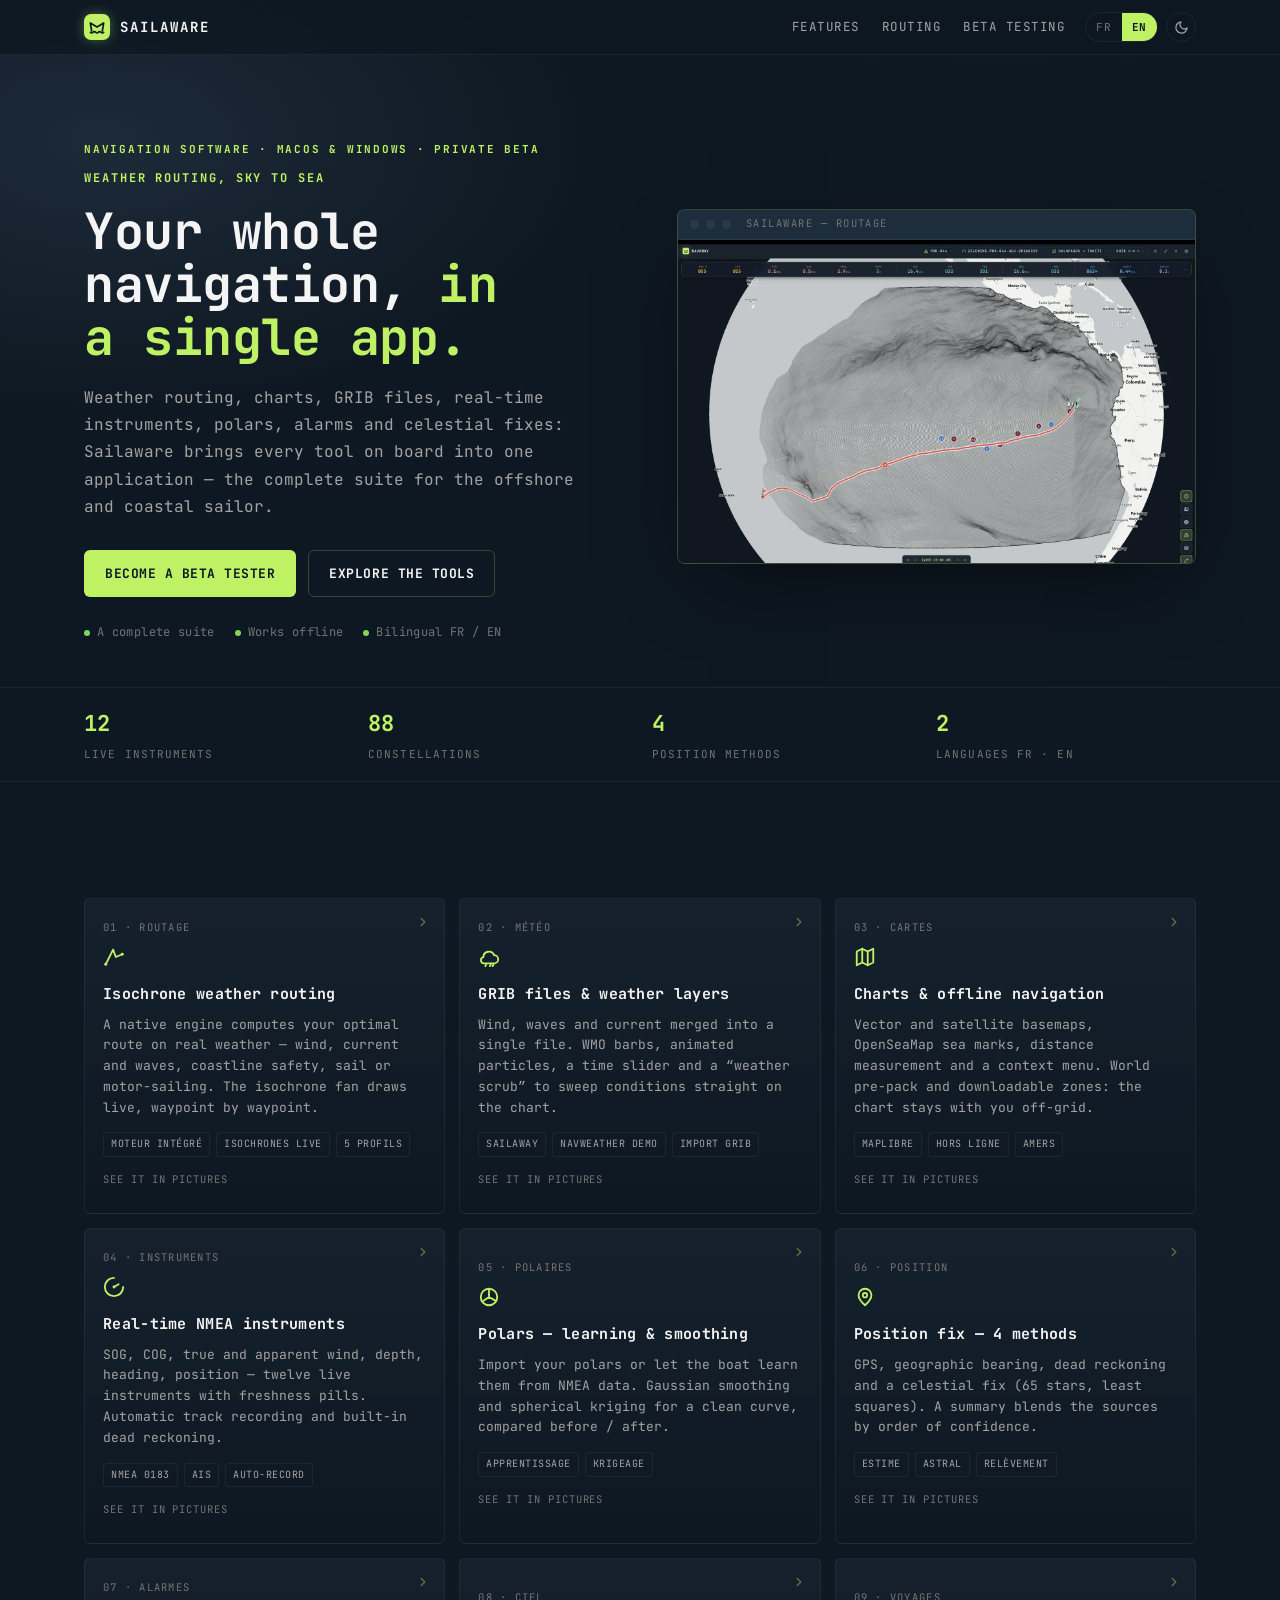
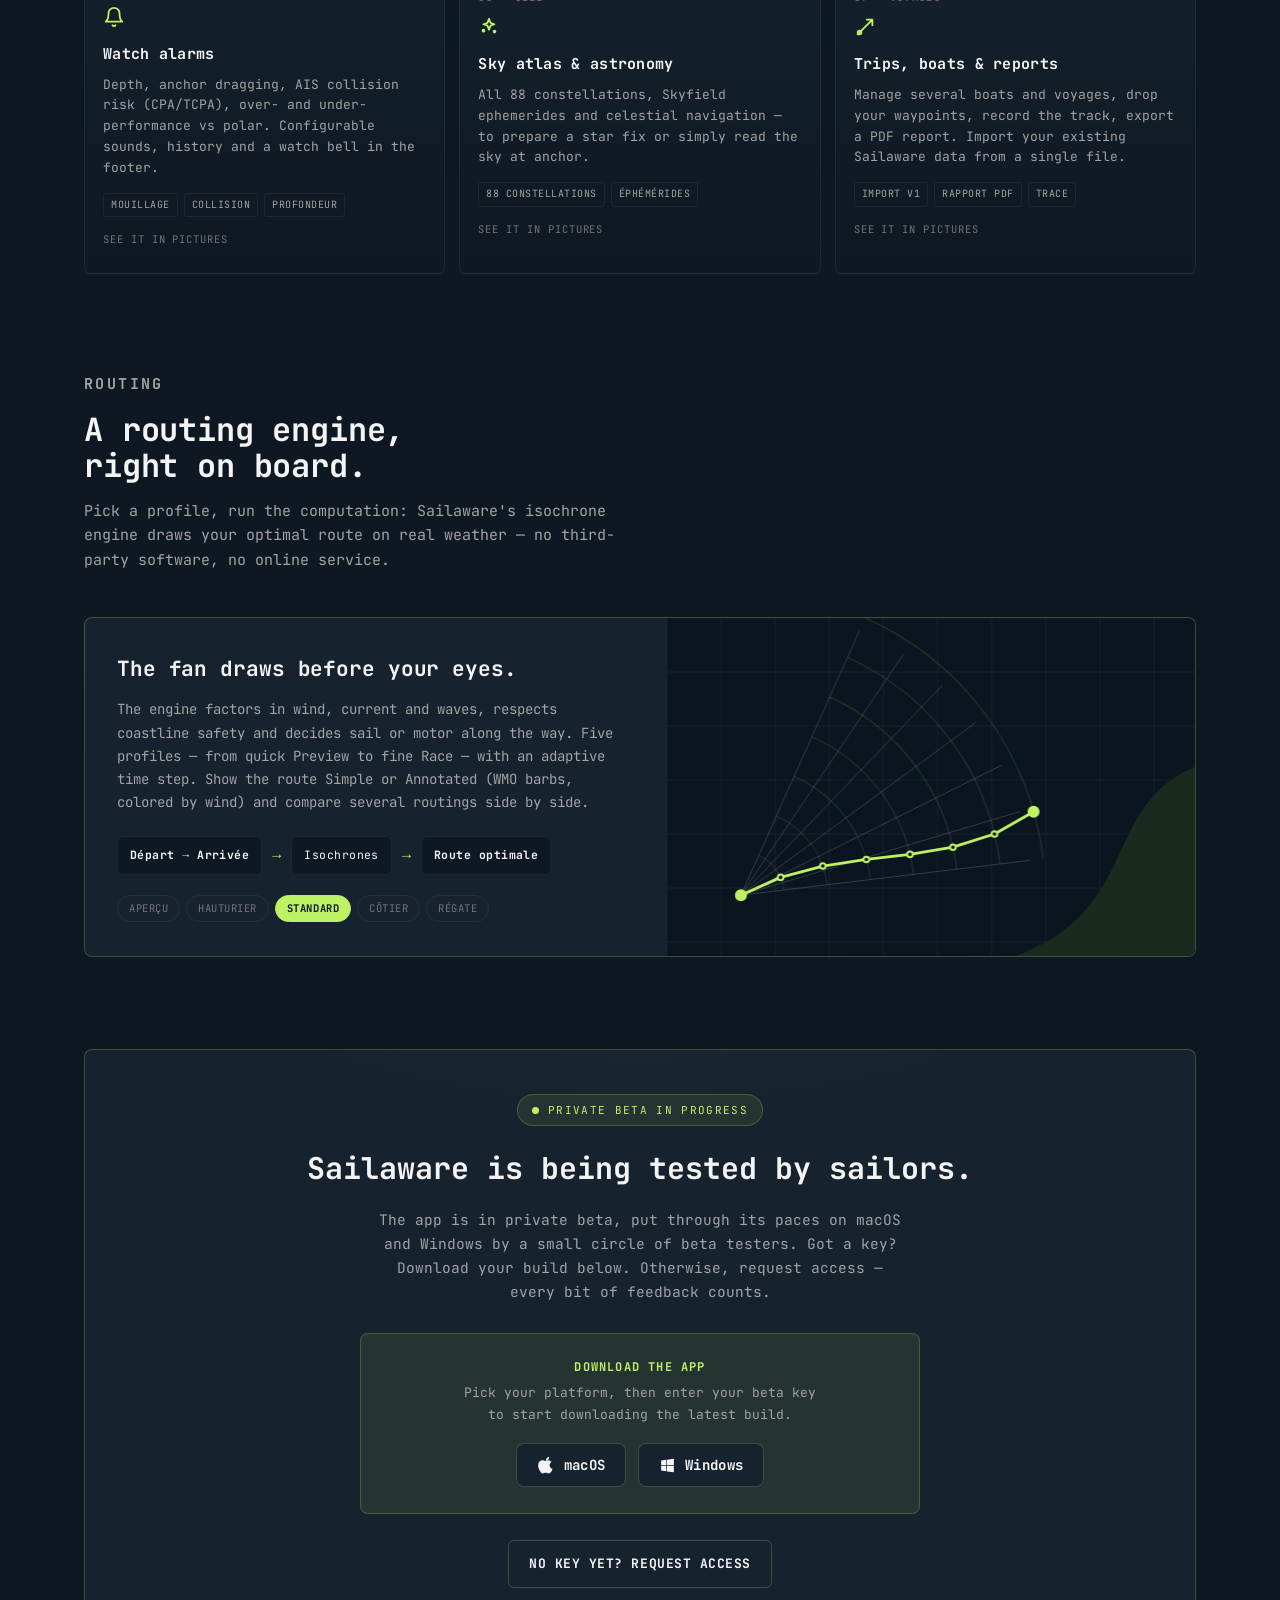
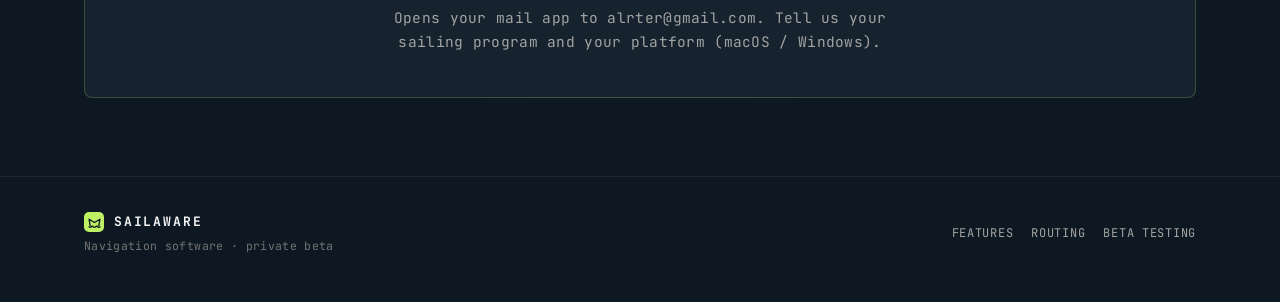
==== index.html @ 5bf8bf85 "feat: renommage « Sailaware » + baseline « Weather routing, sky to sea » en héro Textes FR/EN, marqu" ====
<!doctype html>
<html lang="fr">
<head>
<meta charset="utf-8">
<meta name="viewport" content="width=device-width, initial-scale=1">
<meta name="description" content="Sailaware — la suite complète de navigation : routage météo, cartes, GRIB, instruments en temps réel, polaires, alarmes et point astral, réunis dans un seul logiciel pour macOS et Windows.">
<meta name="theme-color" content="#0E1822">
<link rel="icon" href="data:image/svg+xml,%3Csvg xmlns='http://www.w3.org/2000/svg' viewBox='0 0 24 24'%3E%3Crect width='24' height='24' rx='6' fill='%23bef264'/%3E%3Cg fill='none' stroke='%230E1822' stroke-width='2.2' stroke-linecap='round' stroke-linejoin='round' transform='scale(0.72) translate(4.6 4.6)'%3E%3Cpath d='M2 20a2.4 2.4 0 0 0 2 1 2.4 2.4 0 0 0 2-1 2.4 2.4 0 0 1 2-1 2.4 2.4 0 0 1 2 1 2.4 2.4 0 0 0 2 1 2.4 2.4 0 0 0 2-1 2.4 2.4 0 0 1 2-1 2.4 2.4 0 0 1 2 1 2.4 2.4 0 0 0 2 1 2.4 2.4 0 0 0 2-1'/%3E%3Cpath d='M4 18 2 6l10 6 10-6-2 12'/%3E%3C/g%3E%3C/svg%3E">
<meta property="og:type" content="website">
<meta property="og:title" content="Sailaware — Toute votre navigation, dans un seul logiciel">
<meta property="og:description" content="Routage météo, cartes, GRIB, instruments, polaires, alarmes et point astral, réunis dans une seule application. Bêta privée.">
<meta property="og:locale" content="fr_FR">
<meta property="og:locale:alternate" content="en_US">
<title>Sailaware — Routage météo & navigation hauturière</title>
<style>
  @font-face {
    font-family: "JetBrains Mono";
    font-style: normal;
    font-weight: 400;
    font-display: swap;
    src: url([data-uri]) format("woff2");
  }
  @font-face {
    font-family: "JetBrains Mono";
    font-style: normal;
    font-weight: 700;
    font-display: swap;
    src: url([data-uri]) format("woff2");
  }

  /* ============ TOKENS — dérivés du design system de l'app (Cockpit Marine) ============ */
  :root {
    /* Fonds nuit (registre principal) */
    --bg-0: #0E1822;
    --bg-1: #16222E;
    --bg-2: #1E2D3C;
    --bg-3: #28394A;
    /* Textes */
    --tx-0: #F4F4F5;
    --tx-1: #A3A3A3;
    --tx-2: #737373;
    /* Accent lime — signature (route, isochrones) */
    --lime: #BEF264;
    --lime-dim: #A3D948;
    /* Bordures teintées accent (comme l'app) */
    --line-soft: rgba(190, 242, 100, 0.09);
    --line-mid:  rgba(190, 242, 100, 0.22);
    --line-hair: rgba(244, 244, 245, 0.06);
    /* Carte */
    --sea: #0A1520;
    --land: #1A2A1E;
    /* sémantique */
    --warn: #F2B441;
    --good: #7CD858;

    --maxw: 1160px;
    --radius: 6px;
    --radius-lg: 8px;
    --ease: cubic-bezier(0.2, 0.7, 0.2, 1);
  }

  * { box-sizing: border-box; }

  html { -webkit-text-size-adjust: 100%; }

  body {
    margin: 0;
    background:
      radial-gradient(1200px 600px at 78% -8%, rgba(190,242,100,0.06), transparent 60%),
      radial-gradient(900px 500px at 8% 4%, rgba(40,57,74,0.55), transparent 55%),
      var(--bg-0);
    color: var(--tx-0);
    font-family: "JetBrains Mono", ui-monospace, SFMono-Regular, Menlo, monospace;
    font-size: 15px;
    line-height: 1.65;
    font-feature-settings: "tnum" 0;
    -webkit-font-smoothing: antialiased;
    overflow-x: hidden;
  }

  /* Mode jour (toggle) — Marine Clair, second thème de l'app */
  body[data-mode="day"] {
    --bg-0: #EEF3F7;
    --bg-1: #FFFFFF;
    --bg-2: #F3F7FA;
    --bg-3: #E4ECF2;
    --tx-0: #0E1822;
    --tx-1: #475A6C;
    --tx-2: #8496A7;
    --lime: #65A30D;
    --lime-dim: #4d7c0f;
    --line-soft: rgba(101, 163, 13, 0.14);
    --line-mid:  rgba(101, 163, 13, 0.30);
    --line-hair: rgba(14, 24, 34, 0.08);
    --sea: #C8DEEB;
    --land: #EFE6CD;
    background:
      radial-gradient(1200px 600px at 78% -8%, rgba(101,163,13,0.08), transparent 60%),
      var(--bg-0);
  }

  a { color: inherit; text-decoration: none; }

  .wrap { max-width: var(--maxw); margin: 0 auto; padding: 0 24px; }

  .eyebrow {
    text-transform: uppercase;
    letter-spacing: 0.16em;
    font-size: 11px;
    font-weight: 700;
    color: var(--lime);
  }
  h1, h2, h3 { text-wrap: balance; margin: 0; font-weight: 700; }

  .num { font-variant-numeric: tabular-nums; }

  /* ============ TOP NAV ============ */
  header.nav {
    position: sticky;
    top: 0;
    z-index: 50;
    backdrop-filter: blur(10px);
    background: color-mix(in srgb, var(--bg-0) 78%, transparent);
    border-bottom: 1px solid var(--line-hair);
  }
  .nav-in {
    max-width: var(--maxw);
    margin: 0 auto;
    padding: 12px 24px;
    display: flex;
    align-items: center;
    gap: 20px;
  }
  .brand {
    display: flex; align-items: center; gap: 10px;
    font-weight: 700; letter-spacing: 0.14em; text-transform: uppercase; font-size: 14px;
  }
  .brand .mark {
    width: 26px; height: 26px; flex: none; border-radius: 7px;
    display: grid; place-items: center;
    background: var(--lime);
    box-shadow: 0 0 14px -3px color-mix(in srgb, var(--lime) 60%, transparent);
  }
  .brand .mark svg { display: block; width: 16px; height: 16px; }
  .brand.small .mark { width: 20px; height: 20px; border-radius: 5px; box-shadow: none; }
  .brand.small .mark svg { width: 13px; height: 13px; }
  .nav-links { display: flex; gap: 22px; margin-left: auto; align-items: center; }
  .nav-links a {
    font-size: 12.5px; color: var(--tx-1); letter-spacing: 0.04em;
    text-transform: uppercase; transition: color 0.15s var(--ease);
  }
  .nav-links a:hover { color: var(--tx-0); }
  .nav-tools { display: flex; gap: 8px; align-items: center; }

  .pill-toggle {
    display: inline-flex; border: 1px solid var(--line-hair); border-radius: 999px;
    overflow: hidden; font-size: 11px; letter-spacing: 0.06em;
  }
  .pill-toggle button {
    appearance: none; background: transparent; border: 0; color: var(--tx-2);
    font: inherit; font-size: 11px; padding: 5px 10px; cursor: pointer;
    text-transform: uppercase; letter-spacing: 0.06em; transition: all 0.15s var(--ease);
  }
  .pill-toggle button[aria-pressed="true"] { background: var(--lime); color: #0E1822; font-weight: 700; }

  .icon-btn {
    appearance: none; background: transparent; border: 1px solid var(--line-hair);
    color: var(--tx-1); border-radius: 999px; width: 30px; height: 30px; cursor: pointer;
    display: grid; place-items: center; transition: all 0.15s var(--ease);
  }
  .icon-btn:hover { color: var(--tx-0); border-color: var(--line-mid); }

  @media (max-width: 780px) { .nav-links a:not(.gh) { display: none; } }

  /* ============ HERO ============ */
  .hero { position: relative; padding: 74px 0 40px; }
  .hero-grid {
    display: grid; grid-template-columns: 1.05fr 1fr; gap: 48px; align-items: center;
  }
  @media (max-width: 900px) { .hero-grid { grid-template-columns: 1fr; gap: 36px; } }

  .hero .baseline { color: var(--lime); text-transform: uppercase; letter-spacing: .16em; font-size: 12px; font-weight: 700; margin: 0 0 14px; }
  .hero h1 {
    font-size: clamp(30px, 5vw, 50px);
    line-height: 1.06;
    letter-spacing: -0.01em;
    margin: 16px 0 0;
  }
  .hero h1 .hl { color: var(--lime); }
  .hero .lede {
    color: var(--tx-1); font-size: 16px; line-height: 1.7; margin: 20px 0 0; max-width: 52ch;
  }
  .cta-row { display: flex; flex-wrap: wrap; gap: 12px; margin-top: 30px; }
  .btn {
    display: inline-flex; align-items: center; gap: 9px;
    padding: 12px 20px; border-radius: var(--radius); font-weight: 700;
    font-size: 13px; letter-spacing: 0.04em; text-transform: uppercase; cursor: pointer;
    border: 1px solid transparent; transition: all 0.16s var(--ease);
  }
  .btn-primary { background: var(--lime); color: #0E1822; }
  .btn-primary:hover { transform: translateY(-1px); box-shadow: 0 8px 24px -8px rgba(190,242,100,0.5); }
  .btn-ghost { border-color: var(--line-mid); color: var(--tx-0); background: transparent; }
  .btn-ghost:hover { border-color: var(--lime); background: var(--line-soft); }

  .hero-meta {
    display: flex; flex-wrap: wrap; gap: 8px 20px; margin-top: 26px;
    font-size: 12px; color: var(--tx-2); letter-spacing: 0.03em;
  }
  .hero-meta span { display: inline-flex; align-items: center; gap: 7px; }
  .dot { width: 6px; height: 6px; border-radius: 50%; background: var(--good); flex: none; }

  /* ---- Hero visual : capture stylisée (placeholder cockpit) ---- */
  .screenframe {
    position: relative; border-radius: var(--radius-lg);
    border: 1px solid var(--line-mid);
    background: linear-gradient(180deg, var(--bg-1), var(--bg-0));
    box-shadow: 0 30px 80px -30px rgba(0,0,0,0.7), inset 0 1px 0 rgba(255,255,255,0.03);
    overflow: hidden;
  }
  .screenframe .titlebar {
    height: 30px; display: flex; align-items: center; gap: 7px; padding: 0 12px;
    border-bottom: 1px solid var(--line-hair); background: var(--bg-2);
  }
  .screenframe .titlebar i { width: 9px; height: 9px; border-radius: 50%; background: var(--bg-3); }
  .screenframe .titlebar .tb-label {
    margin-left: 8px; font-size: 10.5px; letter-spacing: 0.14em; text-transform: uppercase; color: var(--tx-2);
  }
  .screenframe .ph-note {
    position: absolute; right: 10px; bottom: 8px; font-size: 9.5px; letter-spacing: 0.1em;
    text-transform: uppercase; color: var(--tx-2); opacity: 0.7;
  }
  .hero-shot { display: block; width: 100%; height: auto; aspect-ratio: 16 / 10; object-fit: cover; object-position: center; background: var(--sea); }

  /* ============ TRUST STRIP ============ */
  .strip {
    border-top: 1px solid var(--line-hair); border-bottom: 1px solid var(--line-hair);
    margin-top: 44px;
  }
  .strip-in {
    max-width: var(--maxw); margin: 0 auto; padding: 18px 24px;
    display: grid; grid-template-columns: repeat(4, 1fr); gap: 24px;
  }
  @media (max-width: 720px) { .strip-in { grid-template-columns: repeat(2, 1fr); gap: 18px; } }
  .stat .k { font-size: 22px; font-weight: 700; letter-spacing: -0.01em; }
  .stat .k .num { color: var(--lime); }
  .stat .l { font-size: 11px; text-transform: uppercase; letter-spacing: 0.1em; color: var(--tx-2); margin-top: 2px; }

  /* ============ SECTION SHELL ============ */
  section.block { padding: 76px 0 8px; }
  .sec-head { max-width: 62ch; }
  .sec-head h2 {
    font-size: clamp(22px, 3.4vw, 32px); line-height: 1.14; margin-top: 12px; letter-spacing: -0.005em;
  }
  .sec-head p { color: var(--tx-1); margin-top: 14px; font-size: 15px; }

  /* ============ FEATURE GRID (panneau d'instruments) ============ */
  .feat-grid {
    display: grid; grid-template-columns: repeat(3, 1fr); gap: 14px; margin-top: 40px;
  }
  .feat-grid-top { margin-top: 0; }
  @media (max-width: 900px) { .feat-grid { grid-template-columns: repeat(2, 1fr); } }
  @media (max-width: 600px) { .feat-grid { grid-template-columns: 1fr; } }

  .card {
    position: relative; border: 1px solid var(--line-hair); border-radius: var(--radius);
    background: linear-gradient(180deg, color-mix(in srgb, var(--bg-1) 92%, transparent), var(--bg-0));
    padding: 20px 18px 22px; transition: border-color 0.18s var(--ease), transform 0.18s var(--ease);
  }
  .card:hover { border-color: var(--line-mid); transform: translateY(-2px); }
  /* card is a button now */
  button.card {
    appearance: none; font: inherit; color: inherit; text-align: left; width: 100%; cursor: pointer;
  }
  button.card::after {
    content: ""; position: absolute; right: 14px; top: 16px; width: 14px; height: 14px;
    opacity: 0.4; transition: opacity 0.18s var(--ease), transform 0.18s var(--ease);
    background: no-repeat center / contain
      url("data:image/svg+xml,%3Csvg xmlns='http://www.w3.org/2000/svg' width='14' height='14' viewBox='0 0 24 24' fill='none' stroke='%23bef264' stroke-width='2.4' stroke-linecap='round' stroke-linejoin='round'%3E%3Cpath d='M9 6l6 6-6 6'/%3E%3C/svg%3E");
  }
  button.card:hover::after { opacity: 1; transform: translateX(2px); }
  .card .viewhint {
    margin-top: 14px; font-size: 10.5px; letter-spacing: 0.09em; text-transform: uppercase;
    color: var(--tx-2); display: inline-flex; align-items: center; gap: 6px;
  }
  button.card:hover .viewhint { color: var(--lime); }

  /* ============ MODAL ============ */
  .modal-scrim {
    position: fixed; inset: 0; z-index: 100; display: grid; place-items: center; padding: 24px;
    background: color-mix(in srgb, #05090d 78%, transparent); backdrop-filter: blur(4px);
    opacity: 0; pointer-events: none; transition: opacity 0.2s var(--ease);
  }
  .modal-scrim.open { opacity: 1; pointer-events: auto; }
  .modal {
    width: min(1040px, 100%); max-height: 92vh; display: flex; flex-direction: column;
    background: var(--bg-1); border: 1px solid var(--line-mid); border-radius: var(--radius-lg);
    box-shadow: 0 40px 120px -30px rgba(0,0,0,0.8); overflow: hidden;
    transform: translateY(10px) scale(0.99); transition: transform 0.22s var(--ease);
  }
  .modal-scrim.open .modal { transform: none; }
  @media (prefers-reduced-motion: reduce) { .modal, .modal-scrim { transition: none; } .modal { transform: none; } }
  .modal-head {
    display: flex; align-items: flex-start; gap: 14px; padding: 16px 20px 14px;
    border-bottom: 1px solid var(--line-hair); flex: none;
  }
  .modal-head .mi { color: var(--lime); flex: none; margin-top: 2px; }
  .modal-head .mt { flex: 1; min-width: 0; }
  .modal-head .cn2 { font-size: 10.5px; letter-spacing: 0.12em; text-transform: uppercase; color: var(--tx-2); }
  .modal-head h3 { font-size: 17px; letter-spacing: 0.01em; margin-top: 4px; }
  .modal-head p { font-size: 12.5px; color: var(--tx-1); margin-top: 6px; line-height: 1.55; }
  @media (max-height: 620px) { .modal-head p { display: none; } }
  .modal-close {
    appearance: none; background: transparent; border: 1px solid var(--line-hair); color: var(--tx-1);
    width: 32px; height: 32px; border-radius: 6px; cursor: pointer; flex: none; display: grid; place-items: center;
    transition: all 0.15s var(--ease);
  }
  .modal-close:hover { color: var(--tx-0); border-color: var(--line-mid); }
  .modal-body { padding: 16px 20px 18px; overflow: hidden; display: flex; flex-direction: column; min-height: 0; flex: 1; }

  /* carousel — stage flexes to fill remaining height, image always fully visible (contain) */
  .shot-stage {
    position: relative; border: 1px solid var(--line-hair); border-radius: var(--radius);
    background: var(--sea); overflow: hidden; flex: 1; min-height: 0;
    display: flex; align-items: center; justify-content: center;
  }
  .shot-stage img { display: block; max-width: 100%; max-height: 100%; width: auto; height: auto; object-fit: contain; }
  /* placeholder look when no image */
  .shot-ph {
    position: absolute; inset: 0; display: grid; place-items: center; gap: 8px; text-align: center;
    color: var(--tx-2);
    background:
      repeating-linear-gradient(135deg, transparent 0 12px, rgba(190,242,100,0.03) 12px 24px),
      var(--sea);
  }
  .shot-ph .pi { color: var(--lime); opacity: 0.6; }
  .shot-ph span { font-size: 11px; letter-spacing: 0.1em; text-transform: uppercase; }
  .shot-cap { font-size: 12.5px; color: var(--tx-1); margin-top: 10px; min-height: 1.4em; flex: none; }
  .shot-nav { display: flex; align-items: center; justify-content: space-between; margin-top: 10px; gap: 12px; flex: none; }
  .shot-dots { display: flex; gap: 6px; }
  .shot-dots button {
    width: 7px; height: 7px; border-radius: 50%; border: 0; padding: 0; cursor: pointer;
    background: var(--bg-3); transition: background 0.15s var(--ease);
  }
  .shot-dots button[aria-current="true"] { background: var(--lime); }
  .shot-arrows { display: flex; gap: 8px; }
  .shot-arrows button {
    appearance: none; background: transparent; border: 1px solid var(--line-hair); color: var(--tx-1);
    width: 34px; height: 30px; border-radius: 6px; cursor: pointer; display: grid; place-items: center;
    transition: all 0.15s var(--ease);
  }
  .shot-arrows button:hover:not(:disabled) { color: var(--tx-0); border-color: var(--line-mid); }
  .shot-arrows button:disabled { opacity: 0.35; cursor: default; }
  .shot-count { font-size: 11px; color: var(--tx-2); letter-spacing: 0.05em; font-variant-numeric: tabular-nums; }
  .card .cn {
    font-variant-numeric: tabular-nums; font-size: 10.5px; color: var(--tx-2);
    letter-spacing: 0.12em; text-transform: uppercase;
  }
  .card .ci { color: var(--lime); margin: 10px 0 2px; }
  .card h3 { font-size: 15px; letter-spacing: 0.02em; margin-top: 6px; }
  .card p { color: var(--tx-1); font-size: 13px; line-height: 1.6; margin: 8px 0 0; }
  .card .tags { display: flex; flex-wrap: wrap; gap: 6px; margin-top: 14px; }
  .tag {
    font-size: 10px; letter-spacing: 0.05em; text-transform: uppercase; color: var(--tx-1);
    border: 1px solid var(--line-hair); border-radius: 3px; padding: 3px 7px;
  }
  .tag.soon { color: var(--warn); border-color: color-mix(in srgb, var(--warn) 34%, transparent); }

  /* ============ SPOTLIGHT (routage — honnête) ============ */
  .spot {
    margin-top: 44px; border: 1px solid var(--line-mid); border-radius: var(--radius-lg);
    background:
      radial-gradient(600px 300px at 100% 0%, rgba(190,242,100,0.05), transparent 60%),
      var(--bg-1);
    display: grid; grid-template-columns: 1.1fr 1fr; overflow: hidden;
  }
  @media (max-width: 860px) { .spot { grid-template-columns: 1fr; } }
  .spot .txt { padding: 34px 32px; }
  .spot h3 { font-size: 21px; letter-spacing: -0.005em; }
  .spot p { color: var(--tx-1); font-size: 14px; margin-top: 12px; }
  .flow { display: flex; align-items: center; gap: 10px; margin-top: 22px; flex-wrap: wrap; }
  .flow .step {
    border: 1px solid var(--line-hair); border-radius: var(--radius); padding: 9px 12px;
    font-size: 11.5px; letter-spacing: 0.04em; background: var(--bg-0);
  }
  .flow .step b { color: var(--tx-0); }
  .flow .arr { color: var(--lime); font-weight: 700; }
  .chips-row { display: flex; flex-wrap: wrap; gap: 6px; margin-top: 20px; }
  .chip {
    font-size: 10.5px; letter-spacing: 0.05em; text-transform: uppercase; color: var(--tx-2);
    border: 1px solid var(--line-hair); border-radius: 999px; padding: 4px 11px;
  }
  .chip.on { color: #0E1822; background: var(--lime); border-color: var(--lime); font-weight: 700; }
  body[data-mode="day"] .chip.on { color: #FFFFFF; }
  .spot .visual {
    border-left: 1px solid var(--line-hair); position: relative; min-height: 260px;
    background: var(--sea);
  }
  .spot .visual canvas { display: block; width: 100%; height: 100%; position: absolute; inset: 0; }
  .note-soon {
    margin-top: 20px; font-size: 12px; color: var(--warn);
    display: inline-flex; align-items: center; gap: 8px;
    border: 1px solid color-mix(in srgb, var(--warn) 30%, transparent);
    border-radius: var(--radius); padding: 8px 12px; background: color-mix(in srgb, var(--warn) 8%, transparent);
  }

  /* ============ BETA ============ */
  .beta-card {
    margin-top: 8px; border: 1px solid var(--line-mid); border-radius: var(--radius-lg);
    padding: 44px 40px; text-align: center; position: relative; overflow: hidden;
    background:
      radial-gradient(760px 300px at 50% -20%, rgba(190,242,100,0.08), transparent 62%),
      var(--bg-1);
  }
  .beta-badge {
    display: inline-flex; align-items: center; gap: 9px; margin: 0 auto;
    border: 1px solid var(--line-mid); border-radius: 999px; padding: 6px 14px;
    font-size: 11px; text-transform: uppercase; letter-spacing: 0.12em; color: var(--lime);
    background: var(--line-soft);
  }
  .beta-badge .pulse {
    width: 7px; height: 7px; border-radius: 50%; background: var(--lime); flex: none;
    box-shadow: 0 0 0 0 var(--lime); animation: pulse 2.2s var(--ease) infinite;
  }
  @keyframes pulse {
    0% { box-shadow: 0 0 0 0 color-mix(in srgb, var(--lime) 55%, transparent); }
    70% { box-shadow: 0 0 0 8px transparent; }
    100% { box-shadow: 0 0 0 0 transparent; }
  }
  @media (prefers-reduced-motion: reduce) { .beta-badge .pulse { animation: none; } }
  .beta-card h2 { font-size: clamp(22px, 3.4vw, 30px); margin-top: 18px; }
  .beta-card p { color: var(--tx-1); max-width: 58ch; margin: 14px auto 0; font-size: 14.5px; }
  .beta-card .cta-row { justify-content: center; margin-top: 26px; }
  .beta-foot { font-size: 12px; color: var(--tx-2); margin-top: 18px !important; letter-spacing: 0.02em; }

  /* ---- Téléchargement gated par clé ---- */
  .dl-panel {
    margin: 30px auto 0; max-width: 560px; text-align: left;
    border: 1px solid var(--line-mid); border-radius: var(--radius-lg);
    padding: 24px 24px 26px; background: var(--line-soft);
  }
  .dl-panel h3 {
    font-size: 12px; text-transform: uppercase; letter-spacing: 0.1em;
    color: var(--lime); margin: 0 0 4px; text-align: center;
  }
  .dl-panel .dl-sub { font-size: 13px; color: var(--tx-1); margin: 0 auto 18px; text-align: center; max-width: 46ch; }
  .dl-platforms { display: flex; gap: 12px; justify-content: center; flex-wrap: wrap; }
  .dl-os {
    display: inline-flex; align-items: center; gap: 9px; cursor: pointer;
    border: 1px solid var(--line-mid); border-radius: var(--radius-lg);
    background: var(--bg-1); color: var(--tx-0);
    padding: 12px 20px; font-family: inherit; font-size: 14px; font-weight: 600;
    letter-spacing: 0.02em; transition: transform 0.15s var(--ease), border-color 0.15s var(--ease);
  }
  .dl-os:hover { border-color: var(--lime); transform: translateY(-1px); }
  .dl-os[aria-pressed="true"] { border-color: var(--lime); background: var(--line-soft); box-shadow: 0 0 0 1px var(--lime) inset; }
  .dl-os svg { flex: none; }
  /* Zone clé — révélée après choix plateforme */
  .dl-key { margin-top: 20px; display: none; }
  .dl-key.open { display: block; animation: dlKeyIn 0.25s var(--ease); }
  @keyframes dlKeyIn { from { opacity: 0; transform: translateY(-4px); } to { opacity: 1; transform: none; } }
  .dl-key-row { display: flex; gap: 10px; flex-wrap: wrap; }
  .dl-key input {
    flex: 1 1 240px; min-width: 0; font-family: inherit; font-size: 14px; letter-spacing: 0.06em;
    text-transform: uppercase; color: var(--tx-0); background: var(--bg-0);
    border: 1px solid var(--line-mid); border-radius: var(--radius); padding: 12px 14px;
  }
  .dl-key input::placeholder { color: var(--tx-2); text-transform: none; letter-spacing: normal; }
  .dl-key input:focus { outline: none; border-color: var(--lime); }
  .dl-key .btn { flex: none; }
  .dl-msg { margin-top: 12px; font-size: 12.5px; min-height: 1em; letter-spacing: 0.02em; }
  .dl-msg.err { color: var(--warn); }
  .dl-msg.ok { color: var(--good); }
  .dl-target { display: inline-flex; align-items: center; gap: 6px; margin-top: 14px; font-size: 12px; color: var(--tx-2); }
  .dl-target b { color: var(--tx-1); font-weight: 600; }

  /* ---- Aide déblocage macOS (« app endommagée » = Gatekeeper) ---- */
  .dl-help { margin-top: 16px; display: none; }
  .dl-help.show { display: block; animation: dlKeyIn 0.25s var(--ease); }
  .dl-help-toggle {
    display: inline-flex; align-items: center; gap: 7px; cursor: pointer;
    background: none; border: none; font-family: inherit; padding: 0;
    color: var(--warn); font-size: 12.5px; letter-spacing: 0.02em;
  }
  .dl-help-toggle .chev { transition: transform 0.2s var(--ease); }
  .dl-help-toggle[aria-expanded="true"] .chev { transform: rotate(90deg); }
  .dl-help-body {
    margin-top: 12px; border: 1px solid var(--line-mid); border-left: 2px solid var(--warn);
    border-radius: var(--radius); padding: 14px 16px; background: var(--bg-0);
    font-size: 12.5px; color: var(--tx-1); line-height: 1.6;
  }
  .dl-help-body p { margin: 0 0 10px; }
  .dl-cmd { display: flex; gap: 8px; align-items: stretch; margin: 10px 0; }
  .dl-cmd code {
    flex: 1 1 auto; min-width: 0; overflow-x: auto; white-space: nowrap;
    background: var(--bg-1); border: 1px solid var(--line-hair); border-radius: var(--radius);
    padding: 9px 11px; font-family: inherit; font-size: 12px; color: var(--tx-0);
  }
  .dl-copy {
    flex: none; cursor: pointer; font-family: inherit; font-size: 12px; font-weight: 600;
    border: 1px solid var(--line-mid); border-radius: var(--radius); background: var(--line-soft);
    color: var(--tx-0); padding: 0 14px; transition: border-color 0.15s var(--ease);
  }
  .dl-copy:hover { border-color: var(--lime); }
  .dl-copy.done { color: var(--good); border-color: var(--good); }
  .dl-help-body .alt { margin-top: 4px; font-size: 12px; color: var(--tx-2); }

  /* ============ FOOTER ============ */
  footer.ft { border-top: 1px solid var(--line-hair); margin-top: 70px; padding: 34px 0 46px; }
  .ft-in { display: flex; flex-wrap: wrap; gap: 20px; align-items: center; justify-content: space-between; }
  .ft-in .col { display: flex; flex-direction: column; gap: 4px; }
  .ft-legal { font-size: 11.5px; color: var(--tx-2); letter-spacing: 0.03em; }
  .ft-links { display: flex; gap: 18px; font-size: 12px; color: var(--tx-1); text-transform: uppercase; letter-spacing: 0.06em; }
  .ft-links a:hover { color: var(--lime); }

  /* reveal on scroll */
  .rise { opacity: 0; transform: translateY(16px); transition: opacity 0.6s var(--ease), transform 0.6s var(--ease); }
  .rise.in { opacity: 1; transform: none; }
  @media (prefers-reduced-motion: reduce) {
    .rise { opacity: 1; transform: none; transition: none; }
    .btn-primary:hover { transform: none; }
  }

  :focus-visible { outline: 2px solid var(--lime); outline-offset: 2px; border-radius: 3px; }

  [hidden] { display: none !important; }
</style>

<!-- ================= NAV ================= -->
</head>
<body>
<header class="nav">
  <div class="nav-in">
    <a class="brand" href="#top" aria-label="Sailaware — accueil">
      <span class="mark" aria-hidden="true">
        <svg width="14" height="14" viewBox="0 0 24 24" fill="none" stroke="#0E1822" stroke-width="2.5" stroke-linecap="round" stroke-linejoin="round">
          <path d="M2 20a2.4 2.4 0 0 0 2 1 2.4 2.4 0 0 0 2-1 2.4 2.4 0 0 1 2-1 2.4 2.4 0 0 1 2 1 2.4 2.4 0 0 0 2 1 2.4 2.4 0 0 0 2-1 2.4 2.4 0 0 1 2-1 2.4 2.4 0 0 1 2 1 2.4 2.4 0 0 0 2 1 2.4 2.4 0 0 0 2-1"/>
          <path d="M4 18 2 6l10 6 10-6-2 12"/>
        </svg>
      </span>
      Sailaware
    </a>
    <nav class="nav-links" aria-label="Sections">
      <a href="#features" data-i18n="nav.features">Fonctions</a>
      <a href="#routing" data-i18n="nav.routing">Routage</a>
      <a class="gh" href="#beta" data-i18n="nav.beta">Bêta testing</a>
    </nav>
    <div class="nav-tools">
      <div class="pill-toggle" role="group" aria-label="Langue">
        <button type="button" data-lang="fr" aria-pressed="true">FR</button>
        <button type="button" data-lang="en" aria-pressed="false">EN</button>
      </div>
      <button class="icon-btn" id="themeBtn" type="button" aria-label="Basculer jour / nuit" title="Jour / Nuit">
        <svg width="15" height="15" viewBox="0 0 24 24" fill="none" stroke="currentColor" stroke-width="2" stroke-linecap="round" stroke-linejoin="round"><path d="M21 12.79A9 9 0 1 1 11.21 3 7 7 0 0 0 21 12.79z"/></svg>
      </button>
    </div>
  </div>
</header>

<a id="top"></a>

<!-- ================= HERO ================= -->
<section class="hero">
  <div class="wrap hero-grid">
    <div class="rise">
      <p class="eyebrow" data-i18n="hero.eyebrow">Logiciel de navigation · macOS &amp; Windows · bêta privée</p>
      <p class="baseline">Weather routing, sky to sea</p>
      <h1 data-i18n="hero.title">Toute votre navigation, <span class="hl">dans un seul logiciel.</span></h1>
      <p class="lede" data-i18n="hero.lede">Routage météo, cartes, fichiers GRIB, instruments en temps réel, polaires, alarmes et point astral : Sailaware réunit tous les outils du bord dans une seule application — la suite complète du navigateur hauturier et côtier.</p>
      <div class="cta-row">
        <a class="btn btn-primary" href="#beta" data-i18n="hero.ctaBeta">Devenir bêta testeur</a>
        <a class="btn btn-ghost" href="#features" data-i18n="hero.ctaFeatures">Découvrir les outils</a>
      </div>
      <div class="hero-meta">
        <span><i class="dot"></i><span data-i18n="hero.m1">Une suite complète</span></span>
        <span><i class="dot"></i><span data-i18n="hero.m2">Fonctionne hors connexion</span></span>
        <span><i class="dot"></i><span data-i18n="hero.m3">Bilingue FR / EN</span></span>
      </div>
    </div>
    <div class="rise">
      <div class="screenframe">
        <div class="titlebar" aria-hidden="true">
          <i></i><i></i><i></i>
          <span class="tb-label">Sailaware — Routage</span>
        </div>
        <img class="hero-shot" id="heroShot" alt="Route météo calculée par Sailaware sur le Pacifique" />
      </div>
    </div>
  </div>

  <div class="strip">
    <div class="strip-in">
      <div class="stat"><div class="k"><span class="num">12</span></div><div class="l" data-i18n="stat.instruments">Instruments live</div></div>
      <div class="stat"><div class="k"><span class="num">88</span></div><div class="l" data-i18n="stat.constellations">Constellations</div></div>
      <div class="stat"><div class="k"><span class="num">4</span></div><div class="l" data-i18n="stat.position">Méthodes de position</div></div>
      <div class="stat"><div class="k"><span class="num">2</span></div><div class="l" data-i18n="stat.langs">Langues FR · EN</div></div>
    </div>
  </div>
</section>

<!-- ================= FEATURES ================= -->
<section class="block" id="features">
  <div class="wrap">
    <div class="feat-grid feat-grid-top">
      <button type="button" class="card rise" data-feat="route" aria-haspopup="dialog">
        <div class="cn">01 · Routage</div>
        <div class="ci" aria-hidden="true">
          <svg width="22" height="22" viewBox="0 0 24 24" fill="none" stroke="currentColor" stroke-width="2" stroke-linecap="round" stroke-linejoin="round"><path d="M3 20 L11 4 L14 12 L21 9"/><circle cx="3" cy="20" r="1.6" fill="currentColor" stroke="none"/><circle cx="21" cy="9" r="1.6" fill="currentColor" stroke="none"/></svg>
        </div>
        <h3 data-i18n="feat.route.t">Routage météo par isochrones</h3>
        <p data-i18n="feat.route.d">Un moteur natif calcule votre route optimale sur la météo réelle — vent, courant et vagues, sécurité des côtes, mode voile ou mixte moteur. L'éventail d'isochrones se dessine en direct, waypoint par waypoint.</p>
        <div class="tags">
          <span class="tag">Moteur intégré</span>
          <span class="tag">Isochrones live</span>
          <span class="tag">5 profils</span>
        </div>
        <span class="viewhint" data-i18n="feat.view"><svg width="12" height="12" viewBox="0 0 24 24" fill="none" stroke="currentColor" stroke-width="2" stroke-linecap="round" stroke-linejoin="round"><rect x="3" y="4" width="18" height="14" rx="2"/><path d="M8 21h8M12 18v3"/></svg>Voir en images</span>
      </button>

      <button type="button" class="card rise" data-feat="weather" aria-haspopup="dialog">
        <div class="cn">02 · Météo</div>
        <div class="ci" aria-hidden="true">
          <svg width="22" height="22" viewBox="0 0 24 24" fill="none" stroke="currentColor" stroke-width="2" stroke-linecap="round" stroke-linejoin="round"><path d="M17.5 19a4.5 4.5 0 0 0 0-9 6 6 0 0 0-11.6 2.1A3.5 3.5 0 0 0 6.5 19z"/><path d="M8 22l1-2M13 22l1-2M16 22l1-2"/></svg>
        </div>
        <h3 data-i18n="feat.weather.t">Fichiers GRIB &amp; couches météo</h3>
        <p data-i18n="feat.weather.d">Vent, vagues et courant fusionnés en un seul fichier. Barbules WMO, particules animées, timeline temporelle et « souris météo » pour balayer les conditions directement sur la carte.</p>
        <div class="tags">
          <span class="tag">Sailaway</span>
          <span class="tag">Navweather Demo</span>
          <span class="tag">Import GRIB</span>
        </div>
        <span class="viewhint" data-i18n="feat.view"><svg width="12" height="12" viewBox="0 0 24 24" fill="none" stroke="currentColor" stroke-width="2" stroke-linecap="round" stroke-linejoin="round"><rect x="3" y="4" width="18" height="14" rx="2"/><path d="M8 21h8M12 18v3"/></svg>Voir en images</span>
      </button>

      <button type="button" class="card rise" data-feat="maps" aria-haspopup="dialog">
        <div class="cn">03 · Cartes</div>
        <div class="ci" aria-hidden="true">
          <svg width="22" height="22" viewBox="0 0 24 24" fill="none" stroke="currentColor" stroke-width="2" stroke-linecap="round" stroke-linejoin="round"><path d="M9 3 3 6v15l6-3 6 3 6-3V3l-6 3-6-3z"/><path d="M9 3v15M15 6v15"/></svg>
        </div>
        <h3 data-i18n="feat.maps.t">Cartes &amp; navigation hors ligne</h3>
        <p data-i18n="feat.maps.d">Fonds vectoriels et satellite, amers OpenSeaMap, mesure de distance et menu contextuel. Pré-pack mondial et zones téléchargeables : la carte reste là même sans réseau.</p>
        <div class="tags">
          <span class="tag">MapLibre</span>
          <span class="tag">Hors ligne</span>
          <span class="tag">Amers</span>
        </div>
        <span class="viewhint" data-i18n="feat.view"><svg width="12" height="12" viewBox="0 0 24 24" fill="none" stroke="currentColor" stroke-width="2" stroke-linecap="round" stroke-linejoin="round"><rect x="3" y="4" width="18" height="14" rx="2"/><path d="M8 21h8M12 18v3"/></svg>Voir en images</span>
      </button>

      <button type="button" class="card rise" data-feat="instr" aria-haspopup="dialog">
        <div class="cn">04 · Instruments</div>
        <div class="ci" aria-hidden="true">
          <svg width="22" height="22" viewBox="0 0 24 24" fill="none" stroke="currentColor" stroke-width="2" stroke-linecap="round" stroke-linejoin="round"><path d="M12 2a10 10 0 1 0 10 10"/><path d="M12 12l5-3"/><circle cx="12" cy="12" r="1.6" fill="currentColor" stroke="none"/></svg>
        </div>
        <h3 data-i18n="feat.instr.t">Instruments NMEA en temps réel</h3>
        <p data-i18n="feat.instr.d">SOG, COG, vent vrai et apparent, sonde, cap, position — douze instruments live avec pastilles de fraîcheur. Enregistrement de trace automatique et estime intégrée.</p>
        <div class="tags">
          <span class="tag">NMEA 0183</span>
          <span class="tag">AIS</span>
          <span class="tag">Auto-record</span>
        </div>
        <span class="viewhint" data-i18n="feat.view"><svg width="12" height="12" viewBox="0 0 24 24" fill="none" stroke="currentColor" stroke-width="2" stroke-linecap="round" stroke-linejoin="round"><rect x="3" y="4" width="18" height="14" rx="2"/><path d="M8 21h8M12 18v3"/></svg>Voir en images</span>
      </button>

      <button type="button" class="card rise" data-feat="polar" aria-haspopup="dialog">
        <div class="cn">05 · Polaires</div>
        <div class="ci" aria-hidden="true">
          <svg width="22" height="22" viewBox="0 0 24 24" fill="none" stroke="currentColor" stroke-width="2" stroke-linecap="round" stroke-linejoin="round"><circle cx="12" cy="12" r="9"/><path d="M12 12 12 4M12 12l7 4M12 12l-6 4"/></svg>
        </div>
        <h3 data-i18n="feat.polar.t">Polaires — apprentissage &amp; lissage</h3>
        <p data-i18n="feat.polar.d">Importez vos polaires ou laissez le bateau les apprendre à partir des données NMEA. Lissage gaussien et krigeage sphérique pour une courbe propre, comparée avant / après.</p>
        <div class="tags">
          <span class="tag">Apprentissage</span>
          <span class="tag">Krigeage</span>
        </div>
        <span class="viewhint" data-i18n="feat.view"><svg width="12" height="12" viewBox="0 0 24 24" fill="none" stroke="currentColor" stroke-width="2" stroke-linecap="round" stroke-linejoin="round"><rect x="3" y="4" width="18" height="14" rx="2"/><path d="M8 21h8M12 18v3"/></svg>Voir en images</span>
      </button>

      <button type="button" class="card rise" data-feat="pos" aria-haspopup="dialog">
        <div class="cn">06 · Position</div>
        <div class="ci" aria-hidden="true">
          <svg width="22" height="22" viewBox="0 0 24 24" fill="none" stroke="currentColor" stroke-width="2" stroke-linecap="round" stroke-linejoin="round"><path d="M12 21s7-6.3 7-11a7 7 0 1 0-14 0c0 4.7 7 11 7 11z"/><circle cx="12" cy="10" r="2.4"/></svg>
        </div>
        <h3 data-i18n="feat.pos.t">Relevé de position — 4 méthodes</h3>
        <p data-i18n="feat.pos.d">GPS, relèvement géographique, estime maritime et point astral (65 étoiles, moindres carrés). Un sommaire fusionne les sources selon leur ordre de confiance.</p>
        <div class="tags">
          <span class="tag">Estime</span>
          <span class="tag">Astral</span>
          <span class="tag">Relèvement</span>
        </div>
        <span class="viewhint" data-i18n="feat.view"><svg width="12" height="12" viewBox="0 0 24 24" fill="none" stroke="currentColor" stroke-width="2" stroke-linecap="round" stroke-linejoin="round"><rect x="3" y="4" width="18" height="14" rx="2"/><path d="M8 21h8M12 18v3"/></svg>Voir en images</span>
      </button>

      <button type="button" class="card rise" data-feat="alarm" aria-haspopup="dialog">
        <div class="cn">07 · Alarmes</div>
        <div class="ci" aria-hidden="true">
          <svg width="22" height="22" viewBox="0 0 24 24" fill="none" stroke="currentColor" stroke-width="2" stroke-linecap="round" stroke-linejoin="round"><path d="M18 8a6 6 0 1 0-12 0c0 7-3 9-3 9h18s-3-2-3-9"/><path d="M13.7 21a2 2 0 0 1-3.4 0"/></svg>
        </div>
        <h3 data-i18n="feat.alarm.t">Alarmes de veille</h3>
        <p data-i18n="feat.alarm.d">Profondeur, chasse au mouillage, risque de collision AIS (CPA/TCPA), survente et sous-performance polaire. Sons configurables, historique et cloche de veille en pied d'écran.</p>
        <div class="tags">
          <span class="tag">Mouillage</span>
          <span class="tag">Collision</span>
          <span class="tag">Profondeur</span>
        </div>
        <span class="viewhint" data-i18n="feat.view"><svg width="12" height="12" viewBox="0 0 24 24" fill="none" stroke="currentColor" stroke-width="2" stroke-linecap="round" stroke-linejoin="round"><rect x="3" y="4" width="18" height="14" rx="2"/><path d="M8 21h8M12 18v3"/></svg>Voir en images</span>
      </button>

      <button type="button" class="card rise" data-feat="sky" aria-haspopup="dialog">
        <div class="cn">08 · Ciel</div>
        <div class="ci" aria-hidden="true">
          <svg width="22" height="22" viewBox="0 0 24 24" fill="none" stroke="currentColor" stroke-width="2" stroke-linecap="round" stroke-linejoin="round"><path d="M12 3l1.6 4.4L18 9l-4.4 1.6L12 15l-1.6-4.4L6 9l4.4-1.6z"/><circle cx="18" cy="17" r="1"/><circle cx="6" cy="16" r="1"/></svg>
        </div>
        <h3 data-i18n="feat.sky.t">Atlas du ciel &amp; astronomie</h3>
        <p data-i18n="feat.sky.d">Les 88 constellations, éphémérides Skyfield et navigation à l'astral — pour préparer un point d'étoiles ou simplement lire le ciel au mouillage.</p>
        <div class="tags">
          <span class="tag">88 constellations</span>
          <span class="tag">Éphémérides</span>
        </div>
        <span class="viewhint" data-i18n="feat.view"><svg width="12" height="12" viewBox="0 0 24 24" fill="none" stroke="currentColor" stroke-width="2" stroke-linecap="round" stroke-linejoin="round"><rect x="3" y="4" width="18" height="14" rx="2"/><path d="M8 21h8M12 18v3"/></svg>Voir en images</span>
      </button>

      <button type="button" class="card rise" data-feat="trips" aria-haspopup="dialog">
        <div class="cn">09 · Voyages</div>
        <div class="ci" aria-hidden="true">
          <svg width="22" height="22" viewBox="0 0 24 24" fill="none" stroke="currentColor" stroke-width="2" stroke-linecap="round" stroke-linejoin="round"><path d="M4 20 20 4M14 4h6v6"/><circle cx="6" cy="18" r="2"/></svg>
        </div>
        <h3 data-i18n="feat.trips.t">Voyages, bateaux &amp; rapports</h3>
        <p data-i18n="feat.trips.d">Gérez plusieurs bateaux et voyages, posez vos pivots, enregistrez la trace, éditez un rapport PDF. Import de vos données Sailaware existantes en un fichier.</p>
        <div class="tags">
          <span class="tag">Import V1</span>
          <span class="tag">Rapport PDF</span>
          <span class="tag">Trace</span>
        </div>
        <span class="viewhint" data-i18n="feat.view"><svg width="12" height="12" viewBox="0 0 24 24" fill="none" stroke="currentColor" stroke-width="2" stroke-linecap="round" stroke-linejoin="round"><rect x="3" y="4" width="18" height="14" rx="2"/><path d="M8 21h8M12 18v3"/></svg>Voir en images</span>
      </button>

    </div>
  </div>
</section>

<!-- ================= ROUTING SPOTLIGHT (honnête) ================= -->
<section class="block" id="routing">
  <div class="wrap">
    <div class="sec-head rise">
      <p class="eyebrow" data-i18n="route.eyebrow">Routage</p>
      <h2 data-i18n="route.title">Un moteur de routage, directement à bord.</h2>
      <p data-i18n="route.sub">Choisissez un profil, lancez le calcul : le moteur d'isochrones de Sailaware trace votre route optimale sur la météo réelle, sans passer par un logiciel tiers ni un service en ligne.</p>
    </div>

    <div class="spot rise">
      <div class="txt">
        <h3 data-i18n="route.spot.t">L'éventail se dessine sous vos yeux.</h3>
        <p data-i18n="route.spot.d">Le moteur intègre vent, courant et vagues, respecte la sécurité des côtes et arbitre voile ou moteur le long du parcours. Cinq profils — d'<b>Aperçu</b> rapide à <b>Régate</b> fin — et un pas de temps adaptatif. Affichez la route en <b>Simple</b> ou <b>Annoté</b> (barbules WMO, couleur selon le vent) et comparez plusieurs routages côte à côte.</p>
        <div class="flow" aria-hidden="true">
          <span class="step"><b>Départ → Arrivée</b></span>
          <span class="arr">→</span>
          <span class="step">Isochrones</span>
          <span class="arr">→</span>
          <span class="step"><b>Route optimale</b></span>
        </div>
        <div class="chips-row" aria-hidden="true">
          <span class="chip">Aperçu</span><span class="chip">Hauturier</span><span class="chip on">Standard</span><span class="chip">Côtier</span><span class="chip">Régate</span>
        </div>
      </div>
      <div class="visual">
        <canvas id="routeMap" role="img" aria-label="Aperçu d'un calcul de route avec éventail d'isochrones sur une carte marine"></canvas>
      </div>
    </div>
  </div>
</section>

<!-- ================= BETA ================= -->
<section class="block" id="beta">
  <div class="wrap">
    <div class="beta-card rise">
      <div class="beta-badge" aria-hidden="true">
        <span class="pulse"></span>
        <span data-i18n="beta.badge">Bêta privée en cours</span>
      </div>
      <h2 data-i18n="beta.title">Sailaware est en test auprès de navigateurs.</h2>
      <p data-i18n="beta.p">L'application est en bêta privée, éprouvée sur macOS et Windows par un cercle restreint de bêta testeurs. Vous avez reçu une clé ? Téléchargez votre version ci-dessous. Sinon, demandez votre accès — chaque retour compte.</p>

      <!-- Téléchargement gated par clé -->
      <div class="dl-panel">
        <h3 data-i18n="dl.title">Télécharger l'application</h3>
        <p class="dl-sub" data-i18n="dl.sub">Choisissez votre système, puis saisissez votre clé bêta pour lancer le téléchargement de la dernière version.</p>
        <div class="dl-platforms">
          <button type="button" class="dl-os" data-os="mac" aria-pressed="false">
            <svg width="18" height="18" viewBox="0 0 24 24" fill="currentColor" aria-hidden="true"><path d="M16.365 1.43c0 1.14-.417 2.2-1.11 2.98-.834.94-2.203 1.66-3.34 1.57-.14-1.11.42-2.29 1.09-3.02.76-.83 2.13-1.46 3.36-1.53zM20.94 17.02c-.53 1.23-.78 1.78-1.46 2.87-.95 1.53-2.29 3.43-3.95 3.44-1.47.02-1.85-.96-3.85-.95-2 .01-2.42.97-3.9.95-1.66-.01-2.93-1.72-3.88-3.25C1.36 15.9.9 11.1 2.46 8.6c1.11-1.78 2.86-2.82 4.5-2.82 1.67 0 2.72.96 4.1.96 1.34 0 2.15-.96 4.1-.96 1.46 0 3.01.8 4.12 2.18-3.62 1.98-3.03 7.15.66 9.06z"/></svg>
            <span data-i18n="dl.mac">macOS</span>
          </button>
          <button type="button" class="dl-os" data-os="win" aria-pressed="false">
            <svg width="17" height="17" viewBox="0 0 24 24" fill="currentColor" aria-hidden="true"><path d="M3 5.1 10.4 4v7.6H3V5.1zM10.4 12.6V20L3 18.9v-6.3h7.4zM11.3 3.9 21 2.5v9.1h-9.7V3.9zM21 12.6v9.1l-9.7-1.4v-7.7H21z"/></svg>
            <span data-i18n="dl.win">Windows</span>
          </button>
        </div>
        <div class="dl-key" id="dlKey">
          <div class="dl-key-row">
            <input type="text" id="dlKeyInput" autocomplete="off" spellcheck="false" placeholder="NAVAWAY-XXXX-XXXX-XXXX" aria-label="Clé bêta" data-i18n-ph="dl.placeholder" />
            <button type="button" class="btn btn-primary" id="dlKeyBtn" data-i18n="dl.download">Télécharger</button>
          </div>
          <p class="dl-msg" id="dlMsg" role="status" aria-live="polite"></p>
          <span class="dl-target" id="dlTarget"></span>

          <!-- Aide déblocage macOS (Gatekeeper : « app endommagée ») -->
          <div class="dl-help" id="dlHelp">
            <button type="button" class="dl-help-toggle" id="dlHelpToggle" aria-expanded="false" aria-controls="dlHelpBody">
              <svg class="chev" width="12" height="12" viewBox="0 0 24 24" fill="none" stroke="currentColor" stroke-width="2.4" stroke-linecap="round" stroke-linejoin="round" aria-hidden="true"><path d="M9 6l6 6-6 6"/></svg>
              <span data-i18n="dl.help.toggle">macOS affiche « endommagé » à l'ouverture ?</span>
            </button>
            <div class="dl-help-body" id="dlHelpBody" hidden>
              <p data-i18n="dl.help.intro">macOS bloque les apps non signées téléchargées sur Internet (message « endommagée »). L'application est saine — voici comment l'autoriser. Placez d'abord Sailaware dans le dossier Applications, puis collez cette commande dans le Terminal :</p>
              <div class="dl-cmd">
                <code id="dlCmd">xattr -dr com.apple.quarantine "/Applications/Sailaware.app"</code>
                <button type="button" class="dl-copy" id="dlCopy" data-i18n="dl.help.copy">Copier</button>
              </div>
              <p class="alt" data-i18n="dl.help.alt">Autre méthode : dans le dossier Applications, faites un clic droit sur Sailaware → Ouvrir → Ouvrir.</p>
            </div>
          </div>
        </div>
      </div>

      <div class="cta-row">
        <a class="btn btn-ghost" id="betaMail" href="#" data-i18n="beta.cta">Pas encore de clé ? Demander un accès</a>
      </div>
      <p class="beta-foot" data-i18n="beta.foot">Ouvre votre messagerie vers alrter@gmail.com. Dites-nous votre programme de navigation et votre système (macOS / Windows).</p>
    </div>
  </div>
</section>

<!-- ================= MODAL (feature gallery) ================= -->
<div class="modal-scrim" id="featModal" role="dialog" aria-modal="true" aria-labelledby="modalTitle" hidden>
  <div class="modal">
    <div class="modal-head">
      <span class="mi" id="modalIcon" aria-hidden="true"></span>
      <div class="mt">
        <div class="cn2" id="modalKicker"></div>
        <h3 id="modalTitle"></h3>
        <p id="modalDesc"></p>
      </div>
      <button class="modal-close" id="modalClose" type="button" aria-label="Fermer">
        <svg width="16" height="16" viewBox="0 0 24 24" fill="none" stroke="currentColor" stroke-width="2" stroke-linecap="round" stroke-linejoin="round"><path d="M18 6 6 18M6 6l12 12"/></svg>
      </button>
    </div>
    <div class="modal-body">
      <div class="shot-stage">
        <img id="shotImg" alt="" hidden />
        <div class="shot-ph" id="shotPh">
          <span class="pi" aria-hidden="true"><svg width="30" height="30" viewBox="0 0 24 24" fill="none" stroke="currentColor" stroke-width="1.6" stroke-linecap="round" stroke-linejoin="round"><rect x="3" y="4" width="18" height="14" rx="2"/><path d="M8 21h8M12 18v3"/><circle cx="9" cy="10" r="1.6"/><path d="m5 15 3.5-3 3 2.4L16 10l3 3.2"/></svg></span>
          <span id="shotPhLabel" data-i18n="modal.phLabel">Capture à venir</span>
        </div>
      </div>
      <div class="shot-cap" id="shotCap"></div>
      <div class="shot-nav">
        <div class="shot-dots" id="shotDots" role="tablist" aria-label="Captures"></div>
        <div style="display:flex; align-items:center; gap:12px;">
          <span class="shot-count" id="shotCount"></span>
          <div class="shot-arrows">
            <button id="shotPrev" type="button" aria-label="Capture précédente"><svg width="14" height="14" viewBox="0 0 24 24" fill="none" stroke="currentColor" stroke-width="2.4" stroke-linecap="round" stroke-linejoin="round"><path d="M15 6l-6 6 6 6"/></svg></button>
            <button id="shotNext" type="button" aria-label="Capture suivante"><svg width="14" height="14" viewBox="0 0 24 24" fill="none" stroke="currentColor" stroke-width="2.4" stroke-linecap="round" stroke-linejoin="round"><path d="M9 6l6 6-6 6"/></svg></button>
          </div>
        </div>
      </div>
    </div>
  </div>
</div>

<!-- ================= FOOTER ================= -->
<footer class="ft">
  <div class="wrap ft-in">
    <div class="col">
      <span class="brand small" style="font-size:13px;">
        <span class="mark" aria-hidden="true">
          <svg width="12" height="12" viewBox="0 0 24 24" fill="none" stroke="#0E1822" stroke-width="2.5" stroke-linecap="round" stroke-linejoin="round">
            <path d="M2 20a2.4 2.4 0 0 0 2 1 2.4 2.4 0 0 0 2-1 2.4 2.4 0 0 1 2-1 2.4 2.4 0 0 1 2 1 2.4 2.4 0 0 0 2 1 2.4 2.4 0 0 0 2-1 2.4 2.4 0 0 1 2-1 2.4 2.4 0 0 1 2 1 2.4 2.4 0 0 0 2 1 2.4 2.4 0 0 0 2-1"/>
            <path d="M4 18 2 6l10 6 10-6-2 12"/>
          </svg>
        </span>
        Sailaware
      </span>
      <span class="ft-legal" data-i18n="ft.legal">Logiciel de navigation · bêta privée</span>
    </div>
    <nav class="ft-links" aria-label="Liens de pied de page">
      <a href="#features" data-i18n="nav.features">Fonctions</a>
      <a href="#routing" data-i18n="nav.routing">Routage</a>
      <a href="#beta" data-i18n="nav.beta">Bêta testing</a>
    </nav>
  </div>
</footer>

<script>
(function () {
  "use strict";

  /* ---------- i18n ---------- */
  var I18N = {
    fr: {
      "nav.features": "Fonctions", "nav.routing": "Routage", "nav.beta": "Bêta testing",
      "hero.eyebrow": "Logiciel de navigation · macOS & Windows · bêta privée",
      "hero.title": "Toute votre navigation,|dans un seul logiciel.",
      "hero.lede": "Routage météo, cartes, fichiers GRIB, instruments en temps réel, polaires, alarmes et point astral : Sailaware réunit tous les outils du bord dans une seule application — la suite complète du navigateur hauturier et côtier.",
      "hero.ctaBeta": "Devenir bêta testeur", "hero.ctaFeatures": "Découvrir les outils",
      "hero.m1": "Une suite complète", "hero.m2": "Fonctionne hors connexion", "hero.m3": "Bilingue FR / EN",
      "hero.phNote": "Aperçu · capture réelle à venir",
      "stat.instruments": "Instruments live", "stat.constellations": "Constellations", "stat.position": "Méthodes de position", "stat.langs": "Langues FR · EN",
      "feat.eyebrow": "À bord", "feat.title": "Tout l'instrument de bord, réuni et cohérent.",
      "feat.sub": "Chaque module reprend la logique éprouvée de Sailaware, dans une interface pensée comme un tableau de bord marin — dense, lisible, en clair comme en nuit. Cliquez une vignette pour la voir en images.",
      "feat.view": "Voir en images", "modal.phLabel": "Capture à venir",
      "feat.route.t": "Routage météo par isochrones",
      "feat.route.d": "Un moteur natif calcule votre route optimale sur la météo réelle — vent, courant et vagues, sécurité des côtes, mode voile ou mixte moteur. L'éventail d'isochrones se dessine en direct, waypoint par waypoint.",
      "feat.weather.t": "Fichiers GRIB & couches météo",
      "feat.weather.d": "Vent, vagues et courant fusionnés en un seul fichier. Barbules WMO, particules animées, timeline temporelle et « souris météo » pour balayer les conditions directement sur la carte.",
      "feat.maps.t": "Cartes & navigation hors ligne",
      "feat.maps.d": "Fonds vectoriels et satellite, amers OpenSeaMap, mesure de distance et menu contextuel. Pré-pack mondial et zones téléchargeables : la carte reste là même sans réseau.",
      "feat.instr.t": "Instruments NMEA en temps réel",
      "feat.instr.d": "SOG, COG, vent vrai et apparent, sonde, cap, position — douze instruments live avec pastilles de fraîcheur. Enregistrement de trace automatique et estime intégrée.",
      "feat.polar.t": "Polaires — apprentissage & lissage",
      "feat.polar.d": "Importez vos polaires ou laissez le bateau les apprendre à partir des données NMEA. Lissage gaussien et krigeage sphérique pour une courbe propre, comparée avant / après.",
      "feat.pos.t": "Relevé de position — 4 méthodes",
      "feat.pos.d": "GPS, relèvement géographique, estime maritime et point astral (65 étoiles, moindres carrés). Un sommaire fusionne les sources selon leur ordre de confiance.",
      "feat.alarm.t": "Alarmes de veille",
      "feat.alarm.d": "Profondeur, chasse au mouillage, risque de collision AIS (CPA/TCPA), survente et sous-performance polaire. Sons configurables, historique et cloche de veille en pied d'écran.",
      "feat.sky.t": "Atlas du ciel & astronomie",
      "feat.sky.d": "Les 88 constellations, éphémérides Skyfield et navigation à l'astral — pour préparer un point d'étoiles ou simplement lire le ciel au mouillage.",
      "feat.trips.t": "Voyages, bateaux & rapports",
      "feat.trips.d": "Gérez plusieurs bateaux et voyages, posez vos pivots, enregistrez la trace, éditez un rapport PDF. Import de vos données Sailaware existantes en un fichier.",
      "route.eyebrow": "Routage", "route.title": "Un moteur de routage, directement à bord.",
      "route.sub": "Choisissez un profil, lancez le calcul : le moteur d'isochrones de Sailaware trace votre route optimale sur la météo réelle, sans passer par un logiciel tiers ni un service en ligne.",
      "route.spot.t": "L'éventail se dessine sous vos yeux.",
      "route.spot.d": "Le moteur intègre vent, courant et vagues, respecte la sécurité des côtes et arbitre voile ou moteur le long du parcours. Cinq profils — d'Aperçu rapide à Régate fin — et un pas de temps adaptatif. Affichez la route en Simple ou Annoté (barbules WMO, couleur selon le vent) et comparez plusieurs routages côte à côte.",
      "beta.badge": "Bêta privée en cours",
      "beta.title": "Sailaware est en test auprès de navigateurs.",
      "beta.p": "L'application est en bêta privée, éprouvée sur macOS et Windows par un cercle restreint de bêta testeurs. Vous avez reçu une clé ? Téléchargez votre version ci-dessous. Sinon, demandez votre accès — chaque retour compte.",
      "beta.cta": "Pas encore de clé ? Demander un accès",
      "beta.foot": "Ouvre votre messagerie vers alrter@gmail.com. Dites-nous votre programme de navigation et votre système (macOS / Windows).",
      "dl.title": "Télécharger l'application",
      "dl.sub": "Choisissez votre système, puis saisissez votre clé bêta pour lancer le téléchargement de la dernière version.",
      "dl.mac": "macOS", "dl.win": "Windows",
      "dl.placeholder": "NAVAWAY-XXXX-XXXX-XXXX",
      "dl.download": "Télécharger",
      "dl.checking": "Vérification de la clé…",
      "dl.ok": "Clé valide — téléchargement en cours…",
      "dl.invalid": "Clé non reconnue. Vérifiez la saisie ou demandez un accès.",
      "dl.empty": "Saisissez votre clé bêta pour continuer.",
      "dl.targetMac": "Cible : macOS (Apple Silicon · .dmg)",
      "dl.targetWin": "Cible : Windows (installeur .exe)",
      "dl.help.toggle": "macOS affiche « endommagé » à l'ouverture ?",
      "dl.help.intro": "macOS bloque les apps non signées téléchargées sur Internet (message « endommagée »). L'application est saine — voici comment l'autoriser. Placez d'abord Sailaware dans le dossier Applications, puis collez cette commande dans le Terminal :",
      "dl.help.copy": "Copier",
      "dl.help.copied": "Copié !",
      "dl.help.alt": "Autre méthode : dans le dossier Applications, faites un clic droit sur Sailaware → Ouvrir → Ouvrir.",
      "ft.legal": "Logiciel de navigation · bêta privée"
    },
    en: {
      "nav.features": "Features", "nav.routing": "Routing", "nav.beta": "Beta testing",
      "hero.eyebrow": "Navigation software · macOS & Windows · private beta",
      "hero.title": "Your whole navigation,|in a single app.",
      "hero.lede": "Weather routing, charts, GRIB files, real-time instruments, polars, alarms and celestial fixes: Sailaware brings every tool on board into one application — the complete suite for the offshore and coastal sailor.",
      "hero.ctaBeta": "Become a beta tester", "hero.ctaFeatures": "Explore the tools",
      "hero.m1": "A complete suite", "hero.m2": "Works offline", "hero.m3": "Bilingual FR / EN",
      "hero.phNote": "Preview · real screenshot coming",
      "stat.instruments": "Live instruments", "stat.constellations": "Constellations", "stat.position": "Position methods", "stat.langs": "Languages FR · EN",
      "feat.eyebrow": "On board", "feat.title": "Your whole helm station, brought together.",
      "feat.sub": "Every module carries over Sailaware's proven logic, in an interface built like a marine dashboard — dense, legible, day and night. Click a tile to see it in pictures.",
      "feat.view": "See it in pictures", "modal.phLabel": "Screenshot coming",
      "feat.route.t": "Isochrone weather routing",
      "feat.route.d": "A native engine computes your optimal route on real weather — wind, current and waves, coastline safety, sail or motor-sailing. The isochrone fan draws live, waypoint by waypoint.",
      "feat.weather.t": "GRIB files & weather layers",
      "feat.weather.d": "Wind, waves and current merged into a single file. WMO barbs, animated particles, a time slider and a “weather scrub” to sweep conditions straight on the chart.",
      "feat.maps.t": "Charts & offline navigation",
      "feat.maps.d": "Vector and satellite basemaps, OpenSeaMap sea marks, distance measurement and a context menu. World pre-pack and downloadable zones: the chart stays with you off-grid.",
      "feat.instr.t": "Real-time NMEA instruments",
      "feat.instr.d": "SOG, COG, true and apparent wind, depth, heading, position — twelve live instruments with freshness pills. Automatic track recording and built-in dead reckoning.",
      "feat.polar.t": "Polars — learning & smoothing",
      "feat.polar.d": "Import your polars or let the boat learn them from NMEA data. Gaussian smoothing and spherical kriging for a clean curve, compared before / after.",
      "feat.pos.t": "Position fix — 4 methods",
      "feat.pos.d": "GPS, geographic bearing, dead reckoning and a celestial fix (65 stars, least squares). A summary blends the sources by order of confidence.",
      "feat.alarm.t": "Watch alarms",
      "feat.alarm.d": "Depth, anchor dragging, AIS collision risk (CPA/TCPA), over- and under-performance vs polar. Configurable sounds, history and a watch bell in the footer.",
      "feat.sky.t": "Sky atlas & astronomy",
      "feat.sky.d": "All 88 constellations, Skyfield ephemerides and celestial navigation — to prepare a star fix or simply read the sky at anchor.",
      "feat.trips.t": "Trips, boats & reports",
      "feat.trips.d": "Manage several boats and voyages, drop your waypoints, record the track, export a PDF report. Import your existing Sailaware data from a single file.",
      "route.eyebrow": "Routing", "route.title": "A routing engine, right on board.",
      "route.sub": "Pick a profile, run the computation: Sailaware's isochrone engine draws your optimal route on real weather — no third-party software, no online service.",
      "route.spot.t": "The fan draws before your eyes.",
      "route.spot.d": "The engine factors in wind, current and waves, respects coastline safety and decides sail or motor along the way. Five profiles — from quick Preview to fine Race — with an adaptive time step. Show the route Simple or Annotated (WMO barbs, colored by wind) and compare several routings side by side.",
      "beta.badge": "Private beta in progress",
      "beta.title": "Sailaware is being tested by sailors.",
      "beta.p": "The app is in private beta, put through its paces on macOS and Windows by a small circle of beta testers. Got a key? Download your build below. Otherwise, request access — every bit of feedback counts.",
      "beta.cta": "No key yet? Request access",
      "beta.foot": "Opens your mail app to alrter@gmail.com. Tell us your sailing program and your platform (macOS / Windows).",
      "dl.title": "Download the app",
      "dl.sub": "Pick your platform, then enter your beta key to start downloading the latest build.",
      "dl.mac": "macOS", "dl.win": "Windows",
      "dl.placeholder": "NAVAWAY-XXXX-XXXX-XXXX",
      "dl.download": "Download",
      "dl.checking": "Checking key…",
      "dl.ok": "Valid key — download starting…",
      "dl.invalid": "Key not recognized. Check your entry or request access.",
      "dl.empty": "Enter your beta key to continue.",
      "dl.targetMac": "Target: macOS (Apple Silicon · .dmg)",
      "dl.targetWin": "Target: Windows (installer .exe)",
      "dl.help.toggle": "macOS says the app is “damaged”?",
      "dl.help.intro": "macOS blocks unsigned apps downloaded from the web (the “damaged” message). The app is fine — here's how to allow it. First move Sailaware to your Applications folder, then paste this command into Terminal:",
      "dl.help.copy": "Copy",
      "dl.help.copied": "Copied!",
      "dl.help.alt": "Alternative: in the Applications folder, right-click Sailaware → Open → Open.",
      "ft.legal": "Navigation software · private beta"
    }
  };

  function applyLang(lang) {
    var dict = I18N[lang] || I18N.fr;
    document.documentElement.setAttribute("lang", lang);
    document.querySelectorAll("[data-i18n]").forEach(function (el) {
      var key = el.getAttribute("data-i18n");
      var val = dict[key];
      if (val == null) return;
      if (val.indexOf("|") !== -1 && el.querySelector(".hl")) {
        var parts = val.split("|");
        el.innerHTML = parts[0] + ' <span class="hl">' + parts[1] + "</span>";
      } else {
        el.textContent = val;
      }
    });
    document.querySelectorAll("[data-i18n-ph]").forEach(function (el) {
      var v = dict[el.getAttribute("data-i18n-ph")];
      if (v != null) el.setAttribute("placeholder", v);
    });
    document.querySelectorAll(".pill-toggle button[data-lang]").forEach(function (b) {
      b.setAttribute("aria-pressed", String(b.getAttribute("data-lang") === lang));
    });
    // re-render the download-target line if a platform is selected
    if (window.__nwDlRefresh) window.__nwDlRefresh();
    // mailto beta request — localized subject/body
    var mail = document.getElementById("betaMail");
    if (mail) {
      var subj = lang === "en" ? "Sailaware — beta access request" : "Sailaware — demande d'accès bêta";
      var body = lang === "en"
        ? "Hello,\n\nI'd like to join the Sailaware beta.\n\n- Platform (macOS / Windows): \n- Sailing program: \n- Boat: \n\nThanks!"
        : "Bonjour,\n\nJe souhaite rejoindre la bêta de Sailaware.\n\n- Système (macOS / Windows) : \n- Programme de navigation : \n- Bateau : \n\nMerci !";
      mail.setAttribute("href", "mailto:alrter@gmail.com?subject=" + encodeURIComponent(subj) + "&body=" + encodeURIComponent(body));
    }
    try { localStorage.setItem("nw_lang", lang); } catch (e) {}
    if (window.__navawayReshot) window.__navawayReshot();
  }

  var savedLang = null;
  try { savedLang = localStorage.getItem("nw_lang"); } catch (e) {}
  if (!savedLang) savedLang = (navigator.language || "fr").toLowerCase().indexOf("fr") === 0 ? "fr" : "en";
  applyLang(savedLang);

  document.querySelectorAll(".pill-toggle button[data-lang]").forEach(function (b) {
    b.addEventListener("click", function () { applyLang(b.getAttribute("data-lang")); });
  });

  /* ---------- Téléchargement gated par clé bêta ----------
     ⚠️ Rappel de conception : la validation ci-dessous est côté client.
     C'est une FRICTION/dissuasion, PAS un verrou — les URLs latest/download
     du dépôt public restent accessibles directement. Le vrai verrou est
     l'écran de garde DANS l'application (la clé y est revalidée au 1er lancement).
     On n'embarque QUE les empreintes SHA-256, jamais les clés en clair. */
  (function () {
    var RELEASE_BASE = "https://github.com/alrter-dev/Navaway-V2-Releases/releases/latest/download/";
    var ASSET = {
      // N+219 — noms STABLES (sans version) : la CI publie ces fichiers à chaque
      // release, donc /latest/download/ suit toujours la dernière version sans
      // qu'on ait à ré-éditer ce fichier. Cf. workflows release-macos/windows.
      mac: "Navaway-V2-macos-arm64.dmg",
      win: "Navaway-V2-windows-x64-setup.exe"
    };
    var HASHES = ["cbed0fc2335a87c2897cf2943ce294c1a25ca5ecf33b7589f81e21398736fe7f","be05b79eb487a34132cd61d82cc2adddb62f32ff7a7d49a4b6912e31646ff593","f87bb0ae88467f24a560a1b23788155c19db6299fe2cbdb1e7388f690ddfb7e0","38846958a106e36afa943458141d058a6b054fe5315baba76860e7c01f5d937f","01f8722551aed17722049b3ba9ee1ce27d30e6deda654538253f92605842362b","6174388691506d9ef69ffb061ab8bbd5d88cec06e0ba249df99d7c9e377ba371","c2345ce57b0e4c7daad2420d0525c3bb273cab6a244d9af9b5dbe57d0093a836","76f5d3696f30824d5c16130699ca2be8158b83beba45edb52e9779955c45456e","fa30e692dcfd81ca8be5c97eeaba676f6359e55b21ec419bf88acd5752c2c068","bd354d5dffbf8db6b62e4ad93f7d09c183cc2491723dd1070b88d1fe2b721fd0","27b6a8f147db27dce0b474caf7d03e510886aaccf17d3cd477ec49d755f0578c","fba691f8941a1bccf1cd74bfc2a0c1e08ffd789ad9f7f67c5af1ba523d117036","02fec99e115261277f8ec1e7ea0903cd2e874577c47f1baaaae449341fa06990","dc4f2bae7d6314acd5f8128d84bd1d1c255ebb00e273f7f6b844dc9b769e584a","5a759dcd14538194c2c41d36e606bce7eb0a22bc86068ab87d60a554c04632c7","d06abd887e4947d2faf60e62c8b41d83b44a204cdbd7bd9aa24b3f53b4668c21","f5279296a9132710b3a5c3f2dc5bcd5eeb71a08316840ea5bf3c0f0881ec11b5","04b04e84ce390349fa59cb9eec4427f1b78e5c416d5f0ff49ecbf84838faa15f","eaf8fadbccf0f8bbf37da88e59d68048f86a6b8f3ddcd62aced9327e26879e06","a0b6b160cedd664696f5f5c167e8ea2cbb733d00c39a18e445dacd503c938d1e","5e6485112e7a415ee3a346cdeafde077751e77f6eca512caba532441e1f72656","e77ff16ab29290b62360c924a9f5c7e146924e4ad56197cc4475d5e3b7c86d65","2a33f157b9b25eb24d34a8197a1aa4e5a1f1731fbf681b0697b1815eb4815f06","ba78e819f9d4d29731b5b670a730693664429ba256927ba1a5319c6e93e4328e","240466b2abdc465b2facbaf2246ab3a3465b7d963a7ff34e919ffd8858a3dcf9","bf99ddd377674dcedd9055bc418a70e44b9950ccde0f3c73d4ef89442745f70e","2ff271c81c0bb61252a30b1f3ce7fe6bcacc3999fe55bfb651d868a8652aeaf8","98855f8959436f4853e5fac946c70c710f1a2d4adf168fdc9c84538e169d8df0","f56078b5cd46e83607a34dc14380fae212fcab301182d078fa87ae376edaa4f1","df9e7e665a6ac129cae01094b082c830cedc7647dcdf1f00c5a2f823f1912d7e","17fffdd40ee47f133c1703079f2937f696ee43903d65be936bb547bc6de31408","b3a2a8d25e9af1169a4c85e5a106586fe9a724e58143b2913af2333b3fab6ce1","7a4ac573aa72fd4ba8e051b88ed439feaf543bc4724f50c5330f0f4ee6f423e3","3d21a62215162b488e54fc47ec5fe502bd903ef889c57df94114f3f4eb27ddca","48cf3c2bc16fbfcbcecd63c960d54ca062d65b0b78a2abfd39b50c6eb3a54d1e","80901f234ff7cf1f5924d6d40df437fb2a21b6e7b0d1c7e12281435efef44996","b7e24916bc388c3eedc2b9e8b44d7d4c8909f39efe94534a18ca61500c49a24a","530dd93c4776b1d784b5c28dbb1171e01ff30cf6ebbc518ab336494b31ae1f0b","4f2af62cc5a3048313df5415da4efcb15fa696ad11e8248df5858012dad01b9d","2df2f5731e1780d63357137ce1130ed6dd140e806e313d44c8aed0e8d6b50e3a","4e769804fb2e96ec9d1ad81f90944a8f2ed309b9b9ef5ed4fd57ed3fc70bb427","0abdbc7d7b1e1ac51bab90c50261b54aa60055ef9698e9950cf5bbde2483ca57","5d772e18dd4b5aa3164c44081b3fcffd59a8d14a6746d80c7c17ac1621f68dcb","9919342287a2c31347a2ac595c82cd08953e402fe4fa96e79c62c49c5d5b9da8","733ae00aed1ed51baf2f3a60d569e378c40e36e6e2d0bf0bb2ae906d3c3194f4","7e6d4bb8e4b1da9c5e425dea718481ac7cb00be5c8c2c07d9e0f7ff0a56b0784","c51b6fe5f737f797ece2510334279f7103b3eed0eb50b58bbebe54f924a268d5","c0005d474e4792c20d54648fc1081383390f2b602fac034b605c7f7791de01ba","6b70d48e7233f1066e2eda5460948d444027ec5dcd3658b21ed0366dedb93d3b","2a000fd14df5e7f39df11a3e4ab6b515f3309dfce69139f4a15a0d67d593566f","2ff5d0fdaa2cf5047ed3e6047260fe6d3d8abb4b9f6fab2bd151468dcae317c9","620850e70e51a96940aca585ae2484cd4b32a6331a987a7f360d29eb3a16a5a4","dc07b3eabf3ba71f97cfeeeb63a9a5814a45276d60689f21509511e5f237dd45","0a6ce8cca29124708f4acdcc3a3e06d6f93ac73aca6d48ef89034c84633c5961","d43d27b21ef97012930e4950cfa4dd989039756d904a55264c4de19611e2b076","6563691abb98b5505be14d5f815ee640dea28d4c9f610987d45559911b576443","0294be081f7536044394d0c5aad25789b8b6b17f31c7cafe807854a849c374cc","bcdbf184f3263b9aa68ea959bf41105c37c21de1c459fb9824c0042d4c7f9f87","f546fd342f078e1a01d5f630cece3ed6a854b6fd0f3938340c4ae3c28a9f2f00","2c0989f3d391ef9f18f0d8f4adcbe7f1fe380048a26adc0bfd601e30f5d31a52","0f130cf6bc572e6ea239683d11e13df5844837158f4811cdf2d84c7d8f373889","761b454a1b6b8ec76e78ad33ae4b9980657d2e047955ddcf07a9c43d8a03bc14","e509cdc8158a384ad99c25f9f29a42a8fdbe1ed0cb691aa35be15a6d9a711272","23424e196eaf0f2a3ee33a6052b92c428a181696ee36bc4b2681b8e52ddb2751","1cb7072da3cefb99ed28ea9d104263e6e60c861d9c786e54fed28ac335f779b8","746bf99dff837cfdb0b770ed377f4bff17fc0139abfbd9fab279a73c5eecf49a","0b8100e8480f40bfd0ae05fd48b435fba9c8b02274ea49ba5681872ca0aa5e06","aff552adee63489a07a32382902ff05e5018963a8bf94c479392177510357673","ba1f326312d8383da12adcaca209f0094c03e9383e4a2743bbe52071ecd49e89","b458d0285f707ecf67e7feac5b7198c69fa30d8e0b498eec5f8e5ea65249c7e3","b3c653bf0c7107660df2479ad73504fbf311df7bfa62970121d28e1bad77163d","0da54e0544128271fca3367d0e47c67ac875c055154023b5b88e96ea365e3fff","251278c21087fb17cf1dadb842b96d367a354243249677fe5afef9a4b14b8688","a7e2f873f43b01dd83e186957304f9c73b4f4e564db42779b1ea70c0fb269870","c88224b3aed6cce689b4352ae320fa4d4258c8fcf0fa1f2fd96b29ed2f123ca8","03f457e9a37033b98e3fb4da49c864f801daea13e7f56994b37f4c594718c281","1f7a99be25ca7ef4d2882464d2a1cf643d916597fd492643e1150547dc7b0525","840930c158c09287055e4863487342b408279da5342239e86b53261921210f39","3e1a75fdef586a54642542c952ae2d0cb056d0500d8716eb5009e9b23b550175","75ad184f0d3b33eeb1c763adb9b8db83c2487c03e0ee7b6547766a7d5d6432a6","761b344f5e4e7f54c07a501bc71a31c105cccc08d11de14abfd321c224ada2ac","e94d6fdb7ce16b8364d631eadabe4460fc4bad4ccc8ecb3d25e163e7fb87a8b7","4d89da5669852617aeb9af631debd43a18aaf848aae799324710076a06332b43","7ffac2479c6f04930da3ff1d93ab9473c4e98fadcbd7b63e0add623dd4cb3f89","66884054089c0ac3d8fe531d498465e9f19f0ee85cb472768e8b29633e62f28e","507dd9d25872bc15ee0f6552d98c64304a629c60394b655739bba6d4be0970d5","df02b64a68de7585b21c85e14fd7991f61049bcc5ce3d41dee5780cc3002ceec","be5e18362ba48fa88e9d92916a7871e29e0b55c7343a739db072dbd0e840c567","6954cc7ce75cf76050dd5070c1afbb19399a96de15a54b9c3c45382977c0fabf","1d258eb2de0bcb8fe0b1c6189b90d951546de6f98ea2bdf5e5bf0396775eeb30","8c90825c97953e1a1ebd59ef8b21fe1c4f4c5c2d2d3838907da8a757c84ca53e","91d916bf20302f4fe23269fbcb7db735f70f990eadc8c006ceb47fd06d76c038","69a53b33349c771e32849b3db944ae5509b2225e67be72d7a7dc9895ea41cf9f","4c9a3f8617e2f76c937b5ad45f75a582e3eb99815055e7100a6fe1e3b4baaad1","5d3d3d1925bc92f1f131b84624cce70e66c31929669fe401dadb9daf8d6adf65","4748170772d7bd555b992f6555e95e7347bd1d8b66fa60d6c884297b707bb75e","c4c31825e4111a321b8e1b31a755cd1cdff4aeef82ef90e8eb837cf293d08f94","97cee76d137a75cf7f9bbaba031e3e7d470840742bacea89168ee475958bbb4e","1569d0f3883a040955124e9b1d1a761e375be4489078d514c6073a2e757d890d","008f81f96d31f08dee7f6a5ea13bdbd76b61d1afbf19ca0b72be20e527e6ff41"];
    var selectedOs = null;

    var keyBox = document.getElementById("dlKey");
    var input = document.getElementById("dlKeyInput");
    var btn = document.getElementById("dlKeyBtn");
    var msg = document.getElementById("dlMsg");
    var target = document.getElementById("dlTarget");
    if (!keyBox || !input || !btn) return;

    function t(key) {
      var lang = document.documentElement.getAttribute("lang") || "fr";
      var dict = (typeof I18N !== "undefined" ? (I18N[lang] || I18N.fr) : {});
      return dict[key] || key;
    }
    // Miroir EXACT de normalizeBetaKey() de l'app (packages/app/src/lib/betaKey.ts) :
    // l'empreinte porte sur la forme canonique AVEC préfixe et tirets
    // (NAVAWAY-XXXX-XXXX-XXXX), pas sur le corps nu. Renvoie null si invalide.
    function normalizeKey(raw) {
      var cleaned = (raw || "").trim().toUpperCase().replace(/\s+/g, "");
      var body = cleaned.replace(/^NAVAWAY-?/, "").replace(/-/g, "");
      if (!/^[A-Z0-9]+$/.test(body)) return null;
      if (body.length !== 12) return null;
      var segs = [];
      for (var i = 0; i < 3; i++) segs.push(body.slice(i * 4, (i + 1) * 4));
      return "NAVAWAY-" + segs.join("-");
    }
    function sha256Hex(str) {
      var enc = new TextEncoder().encode(str);
      return crypto.subtle.digest("SHA-256", enc).then(function (buf) {
        var b = new Uint8Array(buf), hex = "";
        for (var i = 0; i < b.length; i++) hex += b[i].toString(16).padStart(2, "0");
        return hex;
      });
    }
    function setMsg(txt, cls) {
      msg.textContent = txt || "";
      msg.className = "dl-msg" + (cls ? " " + cls : "");
    }
    function refreshTarget() {
      if (!selectedOs) { target.textContent = ""; return; }
      var label = selectedOs === "mac" ? t("dl.targetMac") : t("dl.targetWin");
      target.innerHTML = '<b>&#8595;</b> ' + label;
    }
    window.__nwDlRefresh = refreshTarget;

    var help = document.getElementById("dlHelp");
    var helpToggle = document.getElementById("dlHelpToggle");
    var helpBody = document.getElementById("dlHelpBody");
    var copyBtn = document.getElementById("dlCopy");
    var cmdEl = document.getElementById("dlCmd");

    document.querySelectorAll(".dl-os").forEach(function (b) {
      b.addEventListener("click", function () {
        selectedOs = b.getAttribute("data-os");
        document.querySelectorAll(".dl-os").forEach(function (o) {
          o.setAttribute("aria-pressed", String(o === b));
        });
        keyBox.classList.add("open");
        setMsg("", "");
        refreshTarget();
        // L'aide déblocage ne concerne que macOS (Gatekeeper « endommagé »).
        if (help) help.classList.toggle("show", selectedOs === "mac");
        input.focus();
      });
    });

    // Dépliable de l'aide macOS
    if (helpToggle && helpBody) {
      helpToggle.addEventListener("click", function () {
        var open = helpToggle.getAttribute("aria-expanded") === "true";
        helpToggle.setAttribute("aria-expanded", String(!open));
        helpBody.hidden = open;
      });
    }
    // Copier la commande Terminal
    if (copyBtn && cmdEl) {
      copyBtn.addEventListener("click", function () {
        var text = cmdEl.textContent;
        var done = function () {
          copyBtn.classList.add("done");
          copyBtn.textContent = t("dl.help.copied");
          setTimeout(function () {
            copyBtn.classList.remove("done");
            copyBtn.textContent = t("dl.help.copy");
          }, 1800);
        };
        if (navigator.clipboard && navigator.clipboard.writeText) {
          navigator.clipboard.writeText(text).then(done, function () {
            // Fallback si l'API clipboard échoue (ex. contexte non sécurisé)
            fallbackCopy(text); done();
          });
        } else { fallbackCopy(text); done(); }
      });
    }
    function fallbackCopy(text) {
      try {
        var ta = document.createElement("textarea");
        ta.value = text; ta.style.position = "fixed"; ta.style.opacity = "0";
        document.body.appendChild(ta); ta.select();
        document.execCommand("copy"); ta.remove();
      } catch (e) {}
    }

    function attempt() {
      if (!selectedOs) return;
      var raw = (input.value || "").trim();
      if (!raw) { setMsg(t("dl.empty"), "err"); input.focus(); return; }
      var norm = normalizeKey(raw);
      // Saisie non vide mais malformée (longueur/caractères) → invalide, pas « vide ».
      if (!norm) { setMsg(t("dl.invalid"), "err"); input.focus(); return; }
      setMsg(t("dl.checking"), "");
      btn.disabled = true;
      sha256Hex(norm).then(function (hex) {
        btn.disabled = false;
        if (HASHES.indexOf(hex) !== -1) {
          setMsg(t("dl.ok"), "ok");
          var url = RELEASE_BASE + ASSET[selectedOs];
          // déclenche le téléchargement direct
          var a = document.createElement("a");
          a.href = url; a.rel = "noopener";
          document.body.appendChild(a); a.click(); a.remove();
        } else {
          setMsg(t("dl.invalid"), "err");
        }
      }).catch(function () {
        btn.disabled = false;
        setMsg(t("dl.invalid"), "err");
      });
    }

    btn.addEventListener("click", attempt);
    input.addEventListener("keydown", function (e) {
      if (e.key === "Enter") { e.preventDefault(); attempt(); }
    });
  })();

  /* ---------- Theme ---------- */
  var themeBtn = document.getElementById("themeBtn");
  function applyTheme(mode) {
    document.body.setAttribute("data-mode", mode);
    try { localStorage.setItem("nw_mode", mode); } catch (e) {}
    // redraw canvases with new palette
    drawAll();
  }
  var savedMode = null;
  try { savedMode = localStorage.getItem("nw_mode"); } catch (e) {}
  document.body.setAttribute("data-mode", savedMode === "day" ? "day" : "night");
  themeBtn.addEventListener("click", function () {
    applyTheme(document.body.getAttribute("data-mode") === "day" ? "night" : "day");
  });

  /* ---------- Reveal on scroll ---------- */
  var io = new IntersectionObserver(function (entries) {
    entries.forEach(function (e) { if (e.isIntersecting) { e.target.classList.add("in"); io.unobserve(e.target); } });
  }, { threshold: 0.12 });
  document.querySelectorAll(".rise").forEach(function (el, i) {
    el.style.transitionDelay = (Math.min(i, 6) * 40) + "ms";
    io.observe(el);
  });

  /* ---------- Canvas: hero map + route map (decorative, generated) ---------- */
  function cssVar(name) { return getComputedStyle(document.body).getPropertyValue(name).trim(); }

  function drawHeroMap() {
    var c = document.getElementById("heroMap"); if (!c) return;
    var ctx = c.getContext("2d");
    var W = c.width, H = c.height;
    var sea = cssVar("--sea"), land = cssVar("--land"), lime = cssVar("--lime"), line = cssVar("--line-hair");
    ctx.clearRect(0, 0, W, H);
    ctx.fillStyle = sea; ctx.fillRect(0, 0, W, H);
    // graticule
    ctx.strokeStyle = line; ctx.lineWidth = 1;
    for (var x = 0; x <= W; x += 62) { ctx.beginPath(); ctx.moveTo(x, 0); ctx.lineTo(x, H); ctx.stroke(); }
    for (var y = 0; y <= H; y += 62) { ctx.beginPath(); ctx.moveTo(0, y); ctx.lineTo(W, y); ctx.stroke(); }
    // a coastline blob
    ctx.fillStyle = land;
    ctx.beginPath();
    ctx.moveTo(W, 0); ctx.lineTo(W, H); ctx.lineTo(W * 0.62, H);
    ctx.bezierCurveTo(W * 0.7, H * 0.7, W * 0.6, H * 0.5, W * 0.74, H * 0.36);
    ctx.bezierCurveTo(W * 0.84, H * 0.24, W * 0.8, H * 0.1, W, 0);
    ctx.closePath(); ctx.fill();
    // wind barbs field
    ctx.strokeStyle = "rgba(163,163,163,0.5)";
    for (var gy = 40; gy < H - 20; gy += 46) {
      for (var gx = 34; gx < W * 0.56; gx += 52) {
        var ang = Math.sin(gx * 0.02 + gy * 0.03) * 0.6 - 0.5;
        ctx.save(); ctx.translate(gx, gy); ctx.rotate(ang);
        ctx.beginPath(); ctx.moveTo(-11, 0); ctx.lineTo(11, 0);
        ctx.moveTo(11, 0); ctx.lineTo(6, -6);
        ctx.moveTo(6, 0); ctx.lineTo(2, -5);
        ctx.stroke(); ctx.restore();
      }
    }
    // route (lime) with isochrone fans
    ctx.lineWidth = 2.4; ctx.strokeStyle = lime; ctx.lineCap = "round";
    var pts = [[40, H - 40], [W * 0.28, H * 0.62], [W * 0.46, H * 0.5], [W * 0.6, H * 0.34], [W * 0.72, H * 0.26]];
    ctx.beginPath(); ctx.moveTo(pts[0][0], pts[0][1]);
    for (var i = 1; i < pts.length; i++) ctx.lineTo(pts[i][0], pts[i][1]);
    ctx.stroke();
    // waypoints
    pts.forEach(function (p, idx) {
      ctx.beginPath(); ctx.arc(p[0], p[1], idx === 0 || idx === pts.length - 1 ? 5 : 3.2, 0, 7);
      ctx.fillStyle = idx === 0 || idx === pts.length - 1 ? lime : sea;
      ctx.strokeStyle = lime; ctx.lineWidth = 2; ctx.fill(); ctx.stroke();
    });
    // start marker ring
    ctx.beginPath(); ctx.arc(pts[0][0], pts[0][1], 10, 0, 7);
    ctx.strokeStyle = "rgba(190,242,100,0.4)"; ctx.lineWidth = 1.4; ctx.stroke();
  }

  function drawRouteMap() {
    var c = document.getElementById("routeMap"); if (!c) return;
    var rect = c.getBoundingClientRect();
    var W = c.width = Math.max(320, Math.floor(rect.width));
    var H = c.height = Math.max(240, Math.floor(rect.height));
    var ctx = c.getContext("2d");
    var sea = cssVar("--sea"), land = cssVar("--land"), lime = cssVar("--lime"), line = cssVar("--line-hair");
    ctx.fillStyle = sea; ctx.fillRect(0, 0, W, H);
    ctx.strokeStyle = line; ctx.lineWidth = 1;
    for (var x = 0; x <= W; x += 54) { ctx.beginPath(); ctx.moveTo(x, 0); ctx.lineTo(x, H); ctx.stroke(); }
    for (var y = 0; y <= H; y += 54) { ctx.beginPath(); ctx.moveTo(0, y); ctx.lineTo(W, y); ctx.stroke(); }
    // land corner
    ctx.fillStyle = land;
    ctx.beginPath(); ctx.moveTo(W, H); ctx.lineTo(W, H * 0.44);
    ctx.bezierCurveTo(W * 0.82, H * 0.56, W * 0.9, H * 0.86, W * 0.66, H); ctx.closePath(); ctx.fill();

    // isochrone fan — successive arcs growing from the start point
    var sx = W * 0.14, sy = H * 0.82;
    var a0 = -1.15, a1 = -0.12;            // angular spread of the fan
    var rings = 7;
    for (var r = 1; r <= rings; r++) {
      var rad = (Math.min(W, H) * 0.95) * (r / (rings + 0.4));
      ctx.beginPath();
      ctx.strokeStyle = "rgba(190,242,100," + (0.10 + 0.05 * (r / rings)) + ")";
      ctx.lineWidth = 1.2;
      ctx.arc(sx, sy, rad, a0, a1);
      ctx.stroke();
    }
    // radial spokes (candidate headings, faint)
    ctx.strokeStyle = "rgba(163,163,163,0.28)"; ctx.lineWidth = 1;
    for (var k = 0; k <= 6; k++) {
      var ang = a0 + (a1 - a0) * (k / 6);
      ctx.beginPath(); ctx.moveTo(sx, sy);
      ctx.lineTo(sx + Math.cos(ang) * Math.min(W, H) * 0.86, sy + Math.sin(ang) * Math.min(W, H) * 0.86);
      ctx.stroke();
    }
    // optimal route through the fan
    ctx.lineWidth = 2.8; ctx.strokeStyle = lime; ctx.lineCap = "round"; ctx.lineJoin = "round";
    var wpts = [];
    for (var s = 0; s <= rings; s++) {
      var frac = s / rings;
      var ang2 = a0 + (a1 - a0) * (0.62 + 0.28 * Math.sin(frac * 2.2));
      var rr = (Math.min(W, H) * 0.95) * (s / (rings + 0.4));
      wpts.push([sx + Math.cos(ang2) * rr, sy + Math.sin(ang2) * rr]);
    }
    ctx.beginPath(); ctx.moveTo(wpts[0][0], wpts[0][1]);
    for (var w2 = 1; w2 < wpts.length; w2++) ctx.lineTo(wpts[w2][0], wpts[w2][1]);
    ctx.stroke();
    // waypoints on optimal route
    wpts.forEach(function (p, idx) {
      var end = idx === 0 || idx === wpts.length - 1;
      ctx.beginPath(); ctx.arc(p[0], p[1], end ? 5 : 2.8, 0, 7);
      ctx.fillStyle = end ? lime : sea; ctx.strokeStyle = lime; ctx.lineWidth = 2; ctx.fill(); ctx.stroke();
    });
  }

  function drawAll() { drawRouteMap(); }

  // wait a frame so CSS vars resolve
  requestAnimationFrame(drawAll);
  var rt;
  window.addEventListener("resize", function () { clearTimeout(rt); rt = setTimeout(drawRouteMap, 150); });

  /* ---------- Feature modal gallery ---------- */
  // Per-feature metadata. `shots` = array of { src, capFr, capEn }.
  // src empty -> placeholder shown. Icons mirror the feature cards.
  var ICONS = {
    route:  '<svg width="24" height="24" viewBox="0 0 24 24" fill="none" stroke="currentColor" stroke-width="2" stroke-linecap="round" stroke-linejoin="round"><path d="M3 20 L11 4 L14 12 L21 9"/><circle cx="3" cy="20" r="1.6" fill="currentColor" stroke="none"/><circle cx="21" cy="9" r="1.6" fill="currentColor" stroke="none"/></svg>',
    weather:'<svg width="24" height="24" viewBox="0 0 24 24" fill="none" stroke="currentColor" stroke-width="2" stroke-linecap="round" stroke-linejoin="round"><path d="M17.5 19a4.5 4.5 0 0 0 0-9 6 6 0 0 0-11.6 2.1A3.5 3.5 0 0 0 6.5 19z"/><path d="M8 22l1-2M13 22l1-2M16 22l1-2"/></svg>',
    maps:   '<svg width="24" height="24" viewBox="0 0 24 24" fill="none" stroke="currentColor" stroke-width="2" stroke-linecap="round" stroke-linejoin="round"><path d="M9 3 3 6v15l6-3 6 3 6-3V3l-6 3-6-3z"/><path d="M9 3v15M15 6v15"/></svg>',
    instr:  '<svg width="24" height="24" viewBox="0 0 24 24" fill="none" stroke="currentColor" stroke-width="2" stroke-linecap="round" stroke-linejoin="round"><path d="M12 2a10 10 0 1 0 10 10"/><path d="M12 12l5-3"/><circle cx="12" cy="12" r="1.6" fill="currentColor" stroke="none"/></svg>',
    polar:  '<svg width="24" height="24" viewBox="0 0 24 24" fill="none" stroke="currentColor" stroke-width="2" stroke-linecap="round" stroke-linejoin="round"><circle cx="12" cy="12" r="9"/><path d="M12 12 12 4M12 12l7 4M12 12l-6 4"/></svg>',
    pos:    '<svg width="24" height="24" viewBox="0 0 24 24" fill="none" stroke="currentColor" stroke-width="2" stroke-linecap="round" stroke-linejoin="round"><path d="M12 21s7-6.3 7-11a7 7 0 1 0-14 0c0 4.7 7 11 7 11z"/><circle cx="12" cy="10" r="2.4"/></svg>',
    alarm:  '<svg width="24" height="24" viewBox="0 0 24 24" fill="none" stroke="currentColor" stroke-width="2" stroke-linecap="round" stroke-linejoin="round"><path d="M18 8a6 6 0 1 0-12 0c0 7-3 9-3 9h18s-3-2-3-9"/><path d="M13.7 21a2 2 0 0 1-3.4 0"/></svg>',
    sky:    '<svg width="24" height="24" viewBox="0 0 24 24" fill="none" stroke="currentColor" stroke-width="2" stroke-linecap="round" stroke-linejoin="round"><path d="M12 3l1.6 4.4L18 9l-4.4 1.6L12 15l-1.6-4.4L6 9l4.4-1.6z"/><circle cx="18" cy="17" r="1"/><circle cx="6" cy="16" r="1"/></svg>',
    trips:  '<svg width="24" height="24" viewBox="0 0 24 24" fill="none" stroke="currentColor" stroke-width="2" stroke-linecap="round" stroke-linejoin="round"><path d="M4 20 20 4M14 4h6v6"/><circle cx="6" cy="18" r="2"/></svg>'
  };
  var KICKER = { route:"01 · Routage", weather:"02 · Météo", maps:"03 · Cartes", instr:"04 · Instruments", polar:"05 · Polaires", pos:"06 · Position", alarm:"07 · Alarmes", sky:"08 · Ciel", trips:"09 · Voyages" };

  // SHOTS: real screenshots go here as data-URIs. Empty arrays => placeholder.
  // Each caption keyed fr/en. (Filled once screenshots are provided.)
  var SHOTS = {
    route:   [
      {src:"assets/shots/route-2.webp", fr:"Route calculée par le moteur natif avec son éventail d'isochrones (Galápagos → Tahiti)", en:"Route computed by the native engine with its isochrone fan (Galápagos → Tahiti)"},
      {src:"assets/shots/route-4.webp", fr:"Route affichée en mode Annoté : barbules WMO le long du tracé (Marseille → Grèce)", en:"Route shown Annotated: WMO wind barbs along the track (Marseille → Greece)"},
      {src:"assets/shots/route-3.webp", fr:"Comparaison de deux routages recalculés sous les mêmes hypothèses (987 NM vs 73 NM)", en:"Two routings compared under the same assumptions (987 NM vs 73 NM)"},
      {src:"assets/shots/route-1.webp", fr:"Lancement d'un routage par le moteur natif : profil, GRIB et pas de temps SMART-DT", en:"Launching a routing with the native engine: profile, GRIB and SMART-DT time step"},
      {src:"assets/shots/route-5.webp", fr:"Tableau de route détaillé : chaque waypoint avec cap, vent, allure et cumuls", en:"Detailed route table: each waypoint with heading, wind, point of sail and cumulative figures"}
    ],
    weather: [
      {src:"assets/shots/weather-1.webp", fr:"Couche de vent en particules animées · survol : TWS / TWD à l'heure choisie", en:"Wind layer as animated particles · hover shows TWS / TWD at the chosen time"},
      {src:"assets/shots/weather-2.webp", fr:"Même vent affiché en barbules WMO, adaptées au zoom", en:"Same wind shown as WMO barbs, adapted to zoom level"},
      {src:"assets/shots/weather-3.webp", fr:"Couche de courant de surface · survol : force et direction du courant", en:"Surface current layer · hover shows current speed and direction"},
      {src:"assets/shots/weather-4.webp", fr:"Onglet Fichiers : GRIB importés et fusionnés, filtres Vent / Vagues / Courant", en:"Files tab: imported and merged GRIB, Wind / Waves / Current filters"},
      {src:"assets/shots/weather-5.webp", fr:"Fusion intelligente : vent + vagues + courant réunis en un seul fichier, priorités par variable", en:"Smart merge: wind + waves + current combined into one file, per-variable priorities"}
    ],
    maps:    [
      {src:"assets/shots/maps-1.webp", fr:"Fond clair OpenFreeMap Positron · sélecteur de fond de carte", en:"OpenFreeMap Positron light basemap · basemap picker"},
      {src:"assets/shots/maps-2.webp", fr:"Fond marin MapTiler Ocean avec relief bathymétrique", en:"MapTiler Ocean basemap with bathymetric relief"},
      {src:"assets/shots/maps-3.webp", fr:"Imagerie satellite ESRI · même sélecteur, plusieurs fonds au choix", en:"ESRI satellite imagery · same picker, several basemaps to choose from"},
      {src:"assets/shots/maps-4.webp", fr:"Navigation détaillée dans les Calanques : pivots, zone en pointillés et amers", en:"Detailed navigation in the Calanques: waypoints, dashed zone and landmarks"}
    ],
    instr:   [
      {src:"assets/shots/instr-1.webp", fr:"Panneau d'instruments compact posé sur la carte pendant la navigation", en:"Compact instrument panel docked on the chart while sailing"},
      {src:"assets/shots/instr-2.webp", fr:"Vue plein écran : position, caps, vitesses, vent vrai et apparent, sonde · badges API et NMEA", en:"Full-screen view: position, headings, speeds, true and apparent wind, depth · API and NMEA status"}
    ],
    polar:   [
      {src:"assets/shots/polar-1.webp", fr:"Diagramme polaire : une courbe de vitesse par force de vent (2 à 40 kts)", en:"Polar diagram: one speed curve per wind strength (2 to 40 kts)"},
      {src:"assets/shots/polar-2.webp", fr:"Ajustement : lissage gaussien avec comparaison Original / Lissé avant-après", en:"Adjustment: Gaussian smoothing with Original / Smoothed before-after comparison"},
      {src:"assets/shots/polar-3.webp", fr:"Vue tableau (TWA × TWS) et VMG / angle optimal au près et au portant", en:"Table view (TWA × TWS) and VMG / optimal angle upwind and downwind"}
    ],
    pos:     [
      {src:"assets/shots/pos-1.webp", fr:"Estime : chaîne de conversion du cap (compas → magnétique → vrai), loch, dérive et courant projetés sur la carte", en:"Dead reckoning: heading conversion chain (compass → magnetic → true), log, leeway and current projected on the chart"},
      {src:"assets/shots/pos-2.webp", fr:"Relèvement d'amers : lignes de position croisées, position calculée au barycentre des LOP", en:"Landmark bearings: crossed lines of position, fix computed at the LOP barycenter"},
      {src:"assets/shots/pos-3.webp", fr:"Point astral : saisie de plusieurs astres, hauteur d'œil et précision, lignes de position sur la carte", en:"Celestial fix: multiple bodies entered, eye height and precision, lines of position on the chart"}
    ],
    alarm:   [
      {src:"assets/shots/alarm-1.webp", fr:"Cinq alarmes de veille (profondeur, mouillage, collision AIS, vent, performance polaire) · seuils, sons et historique", en:"Five watch alarms (depth, anchor, AIS collision, wind, polar performance) · thresholds, sounds and history"}
    ],
    sky:     [
      {src:"assets/shots/sky-1.webp", fr:"Atlas du ciel : chaque constellation avec ses étoiles nommées et son repérage en navigation (ici Orion)", en:"Sky atlas: each constellation with its named stars and its navigation notes (here Orion)"}
    ],
    trips:   [
      {src:"assets/shots/trips-1.webp", fr:"Liste des voyages par bateau et création d'un pivot (point de passage) sur le voyage actif", en:"Voyages listed by boat, and creating a waypoint on the active voyage"},
      {src:"assets/shots/trips-2.webp", fr:"Détail d'un voyage : pivots de la route, points et distance totale", en:"Voyage detail: route waypoints, points and total distance"},
      {src:"assets/shots/trips-3.webp", fr:"Onglet Trace : chaque point enregistré avec ses conditions (cap, dérive, vent, pression)", en:"Track tab: each recorded point with its conditions (heading, leeway, wind, pressure)"},
      {src:"assets/shots/trips-4.webp", fr:"Rapport PDF d'un voyage : carte, chiffres clés, rose des vents rencontrés et répartition des allures", en:"Voyage PDF report: chart, key figures, encountered-wind rose and points of sail breakdown"}
    ],
  };

  // fill the hero image with the first routing screenshot
  var heroShot = document.getElementById("heroShot");
  if (heroShot && SHOTS.route && SHOTS.route[0]) heroShot.src = SHOTS.route[0].src;

  var scrim = document.getElementById("featModal");
  var elIcon = document.getElementById("modalIcon");
  var elKick = document.getElementById("modalKicker");
  var elTitle = document.getElementById("modalTitle");
  var elDesc = document.getElementById("modalDesc");
  var elImg = document.getElementById("shotImg");
  var elPh = document.getElementById("shotPh");
  var elCap = document.getElementById("shotCap");
  var elDots = document.getElementById("shotDots");
  var elCount = document.getElementById("shotCount");
  var elPrev = document.getElementById("shotPrev");
  var elNext = document.getElementById("shotNext");
  var elClose = document.getElementById("modalClose");

  var curKey = null, curIdx = 0, lastFocus = null;

  function curLang() { return document.documentElement.getAttribute("lang") === "en" ? "en" : "fr"; }

  function renderShot() {
    var shots = SHOTS[curKey] || [];
    var s = shots[curIdx];
    if (s && s.src) {
      elImg.src = s.src; elImg.hidden = false; elPh.hidden = true;
      elImg.alt = s[curLang()] || "";
    } else {
      elImg.hidden = true; elImg.removeAttribute("src"); elPh.hidden = false;
    }
    elCap.textContent = s ? (s[curLang()] || "") : "";
    elCount.textContent = shots.length > 1 ? (curIdx + 1) + " / " + shots.length : "";
    var multi = shots.length > 1;
    elPrev.style.visibility = elNext.style.visibility = multi ? "visible" : "hidden";
    elPrev.disabled = curIdx === 0;
    elNext.disabled = curIdx === shots.length - 1;
    // dots
    elDots.innerHTML = "";
    if (multi) {
      shots.forEach(function (_, i) {
        var d = document.createElement("button");
        d.type = "button";
        d.setAttribute("aria-label", "Capture " + (i + 1));
        d.setAttribute("aria-current", String(i === curIdx));
        d.addEventListener("click", function () { curIdx = i; renderShot(); });
        elDots.appendChild(d);
      });
    }
  }

  function openModal(key) {
    curKey = key; curIdx = 0;
    lastFocus = document.activeElement;
    elIcon.innerHTML = ICONS[key] || "";
    elKick.textContent = KICKER[key] || "";
    // reuse the translated card texts
    var dict = I18N[curLang()] || I18N.fr;
    elTitle.textContent = dict["feat." + key + ".t"] || "";
    elDesc.textContent = dict["feat." + key + ".d"] || "";
    renderShot();
    scrim.hidden = false;
    // force reflow then open (for transition)
    void scrim.offsetWidth;
    scrim.classList.add("open");
    document.body.style.overflow = "hidden";
    elClose.focus();
  }

  function closeModal() {
    scrim.classList.remove("open");
    document.body.style.overflow = "";
    var done = function () {
      scrim.hidden = true;
      scrim.removeEventListener("transitionend", done);
      if (lastFocus && lastFocus.focus) lastFocus.focus();
    };
    // fallback if no transition
    scrim.addEventListener("transitionend", done);
    setTimeout(function () { if (!scrim.hidden) done(); }, 350);
  }

  document.querySelectorAll("button.card[data-feat]").forEach(function (b) {
    b.addEventListener("click", function () { openModal(b.getAttribute("data-feat")); });
  });
  elClose.addEventListener("click", closeModal);
  elPrev.addEventListener("click", function () { if (curIdx > 0) { curIdx--; renderShot(); } });
  elNext.addEventListener("click", function () { var n = (SHOTS[curKey] || []).length; if (curIdx < n - 1) { curIdx++; renderShot(); } });
  scrim.addEventListener("click", function (e) { if (e.target === scrim) closeModal(); });
  document.addEventListener("keydown", function (e) {
    if (scrim.hidden) return;
    if (e.key === "Escape") closeModal();
    else if (e.key === "ArrowLeft" && curIdx > 0) { curIdx--; renderShot(); }
    else if (e.key === "ArrowRight") { var n = (SHOTS[curKey] || []).length; if (curIdx < n - 1) { curIdx++; renderShot(); } }
  });

  // expose SHOTS so it can be re-rendered on language switch while open
  window.__navawayReshot = function () { if (!scrim.hidden) { renderShot(); var dict = I18N[curLang()] || I18N.fr; elTitle.textContent = dict["feat." + curKey + ".t"] || ""; elDesc.textContent = dict["feat." + curKey + ".d"] || ""; } };
})();
</script>
</body>
</html>
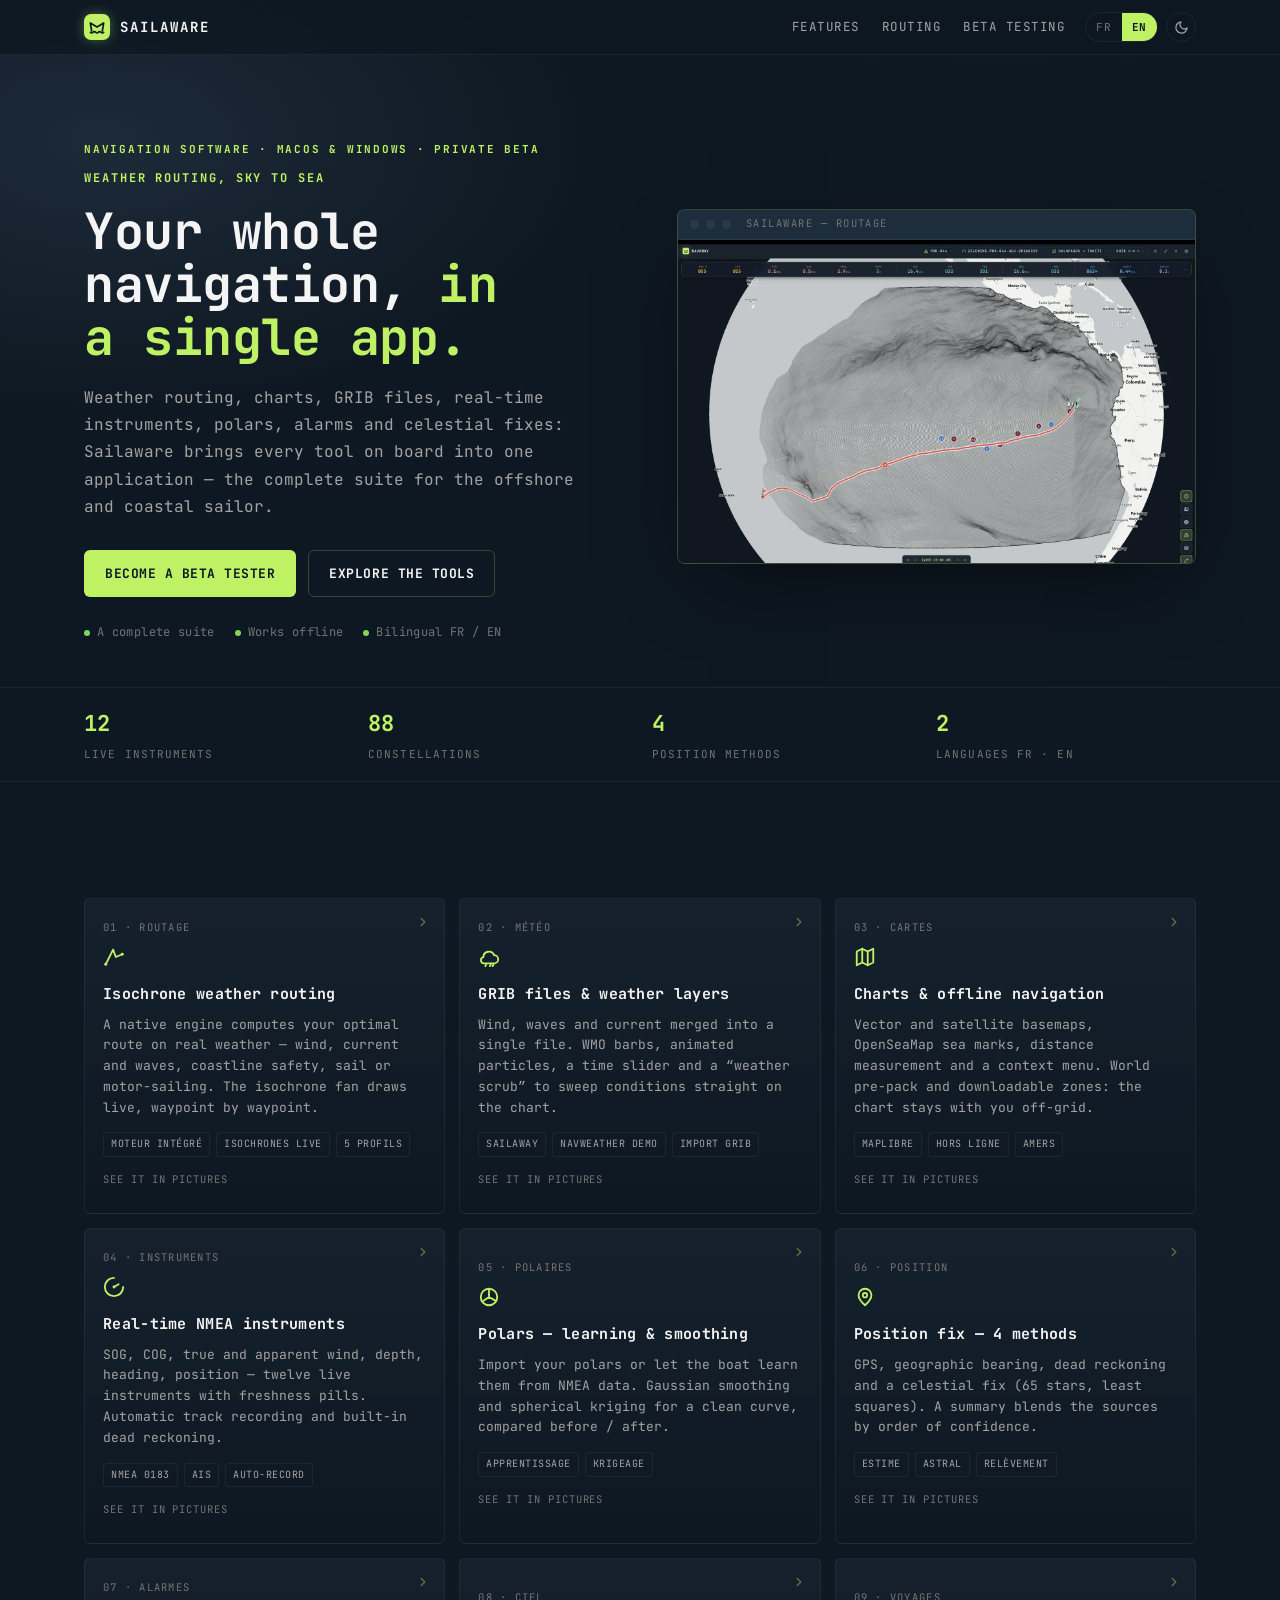
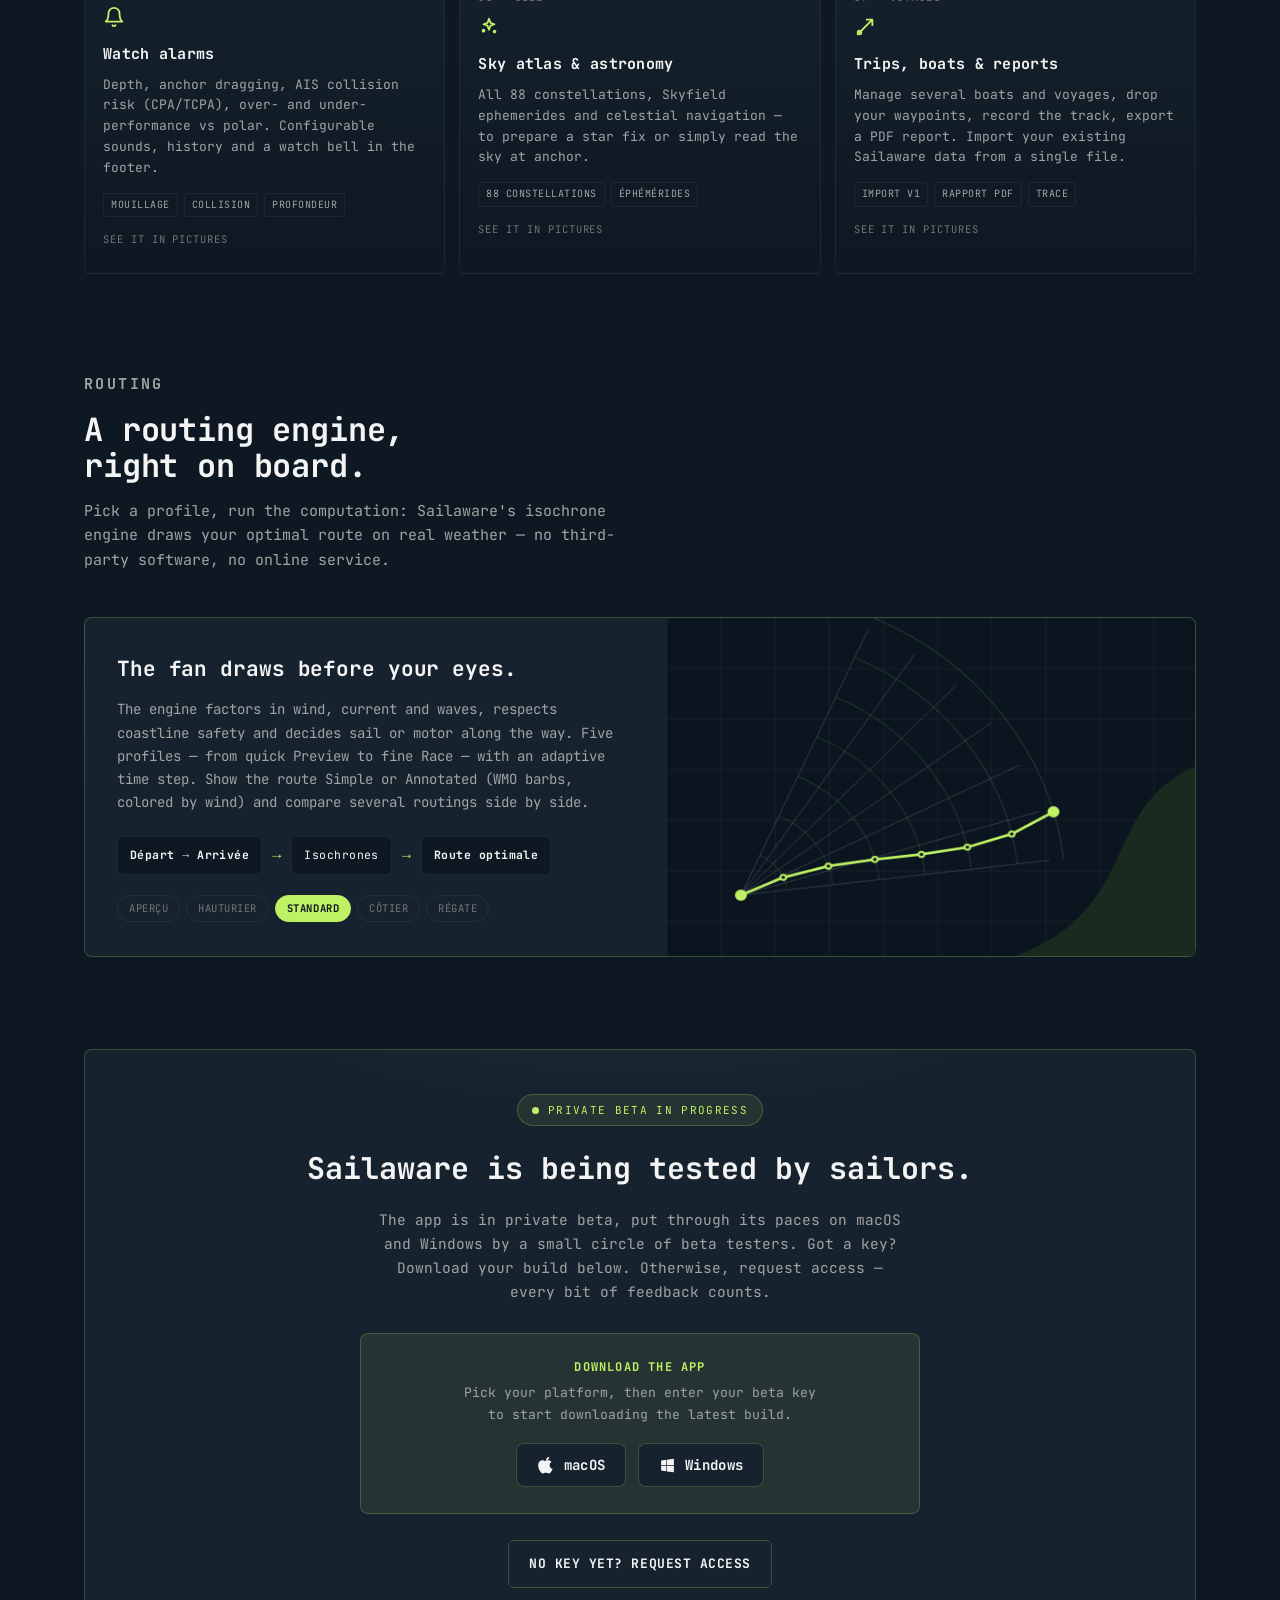
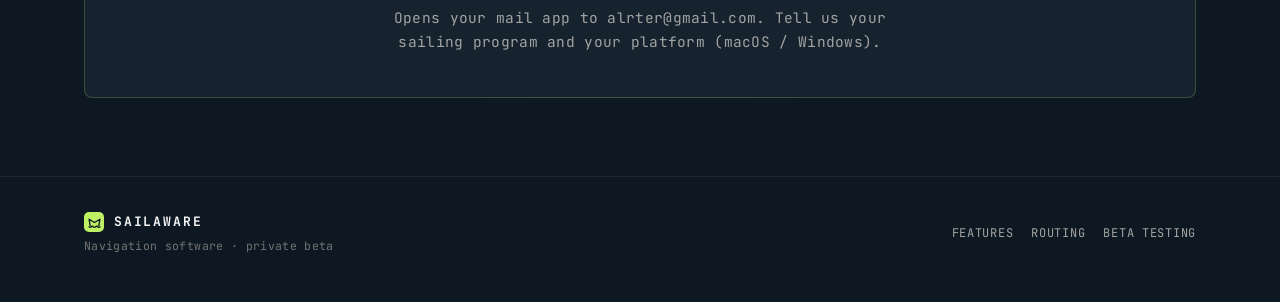
==== commit 5a430d17: "feat: les téléchargements servent Sailaware 0.3.3 (Sailaware-Releases, noms stables) Co-Authored-By:" ====
--- a/index.html
+++ b/index.html
@@ -1062,13 +1062,13 @@
      l'écran de garde DANS l'application (la clé y est revalidée au 1er lancement).
      On n'embarque QUE les empreintes SHA-256, jamais les clés en clair. */
   (function () {
-    var RELEASE_BASE = "https://github.com/alrter-dev/Navaway-V2-Releases/releases/latest/download/";
+    var RELEASE_BASE = "https://github.com/alrter-dev/Sailaware-Releases/releases/latest/download/";
     var ASSET = {
       // N+219 — noms STABLES (sans version) : la CI publie ces fichiers à chaque
       // release, donc /latest/download/ suit toujours la dernière version sans
       // qu'on ait à ré-éditer ce fichier. Cf. workflows release-macos/windows.
-      mac: "Navaway-V2-macos-arm64.dmg",
-      win: "Navaway-V2-windows-x64-setup.exe"
+      mac: "Sailaware-macos-arm64.dmg",
+      win: "Sailaware-windows-x64-setup.exe"
     };
     var HASHES = ["cbed0fc2335a87c2897cf2943ce294c1a25ca5ecf33b7589f81e21398736fe7f","be05b79eb487a34132cd61d82cc2adddb62f32ff7a7d49a4b6912e31646ff593","f87bb0ae88467f24a560a1b23788155c19db6299fe2cbdb1e7388f690ddfb7e0","38846958a106e36afa943458141d058a6b054fe5315baba76860e7c01f5d937f","01f8722551aed17722049b3ba9ee1ce27d30e6deda654538253f92605842362b","6174388691506d9ef69ffb061ab8bbd5d88cec06e0ba249df99d7c9e377ba371","c2345ce57b0e4c7daad2420d0525c3bb273cab6a244d9af9b5dbe57d0093a836","76f5d3696f30824d5c16130699ca2be8158b83beba45edb52e9779955c45456e","fa30e692dcfd81ca8be5c97eeaba676f6359e55b21ec419bf88acd5752c2c068","bd354d5dffbf8db6b62e4ad93f7d09c183cc2491723dd1070b88d1fe2b721fd0","27b6a8f147db27dce0b474caf7d03e510886aaccf17d3cd477ec49d755f0578c","fba691f8941a1bccf1cd74bfc2a0c1e08ffd789ad9f7f67c5af1ba523d117036","02fec99e115261277f8ec1e7ea0903cd2e874577c47f1baaaae449341fa06990","dc4f2bae7d6314acd5f8128d84bd1d1c255ebb00e273f7f6b844dc9b769e584a","5a759dcd14538194c2c41d36e606bce7eb0a22bc86068ab87d60a554c04632c7","d06abd887e4947d2faf60e62c8b41d83b44a204cdbd7bd9aa24b3f53b4668c21","f5279296a9132710b3a5c3f2dc5bcd5eeb71a08316840ea5bf3c0f0881ec11b5","04b04e84ce390349fa59cb9eec4427f1b78e5c416d5f0ff49ecbf84838faa15f","eaf8fadbccf0f8bbf37da88e59d68048f86a6b8f3ddcd62aced9327e26879e06","a0b6b160cedd664696f5f5c167e8ea2cbb733d00c39a18e445dacd503c938d1e","5e6485112e7a415ee3a346cdeafde077751e77f6eca512caba532441e1f72656","e77ff16ab29290b62360c924a9f5c7e146924e4ad56197cc4475d5e3b7c86d65","2a33f157b9b25eb24d34a8197a1aa4e5a1f1731fbf681b0697b1815eb4815f06","ba78e819f9d4d29731b5b670a730693664429ba256927ba1a5319c6e93e4328e","240466b2abdc465b2facbaf2246ab3a3465b7d963a7ff34e919ffd8858a3dcf9","bf99ddd377674dcedd9055bc418a70e44b9950ccde0f3c73d4ef89442745f70e","2ff271c81c0bb61252a30b1f3ce7fe6bcacc3999fe55bfb651d868a8652aeaf8","98855f8959436f4853e5fac946c70c710f1a2d4adf168fdc9c84538e169d8df0","f56078b5cd46e83607a34dc14380fae212fcab301182d078fa87ae376edaa4f1","df9e7e665a6ac129cae01094b082c830cedc7647dcdf1f00c5a2f823f1912d7e","17fffdd40ee47f133c1703079f2937f696ee43903d65be936bb547bc6de31408","b3a2a8d25e9af1169a4c85e5a106586fe9a724e58143b2913af2333b3fab6ce1","7a4ac573aa72fd4ba8e051b88ed439feaf543bc4724f50c5330f0f4ee6f423e3","3d21a62215162b488e54fc47ec5fe502bd903ef889c57df94114f3f4eb27ddca","48cf3c2bc16fbfcbcecd63c960d54ca062d65b0b78a2abfd39b50c6eb3a54d1e","80901f234ff7cf1f5924d6d40df437fb2a21b6e7b0d1c7e12281435efef44996","b7e24916bc388c3eedc2b9e8b44d7d4c8909f39efe94534a18ca61500c49a24a","530dd93c4776b1d784b5c28dbb1171e01ff30cf6ebbc518ab336494b31ae1f0b","4f2af62cc5a3048313df5415da4efcb15fa696ad11e8248df5858012dad01b9d","2df2f5731e1780d63357137ce1130ed6dd140e806e313d44c8aed0e8d6b50e3a","4e769804fb2e96ec9d1ad81f90944a8f2ed309b9b9ef5ed4fd57ed3fc70bb427","0abdbc7d7b1e1ac51bab90c50261b54aa60055ef9698e9950cf5bbde2483ca57","5d772e18dd4b5aa3164c44081b3fcffd59a8d14a6746d80c7c17ac1621f68dcb","9919342287a2c31347a2ac595c82cd08953e402fe4fa96e79c62c49c5d5b9da8","733ae00aed1ed51baf2f3a60d569e378c40e36e6e2d0bf0bb2ae906d3c3194f4","7e6d4bb8e4b1da9c5e425dea718481ac7cb00be5c8c2c07d9e0f7ff0a56b0784","c51b6fe5f737f797ece2510334279f7103b3eed0eb50b58bbebe54f924a268d5","c0005d474e4792c20d54648fc1081383390f2b602fac034b605c7f7791de01ba","6b70d48e7233f1066e2eda5460948d444027ec5dcd3658b21ed0366dedb93d3b","2a000fd14df5e7f39df11a3e4ab6b515f3309dfce69139f4a15a0d67d593566f","2ff5d0fdaa2cf5047ed3e6047260fe6d3d8abb4b9f6fab2bd151468dcae317c9","620850e70e51a96940aca585ae2484cd4b32a6331a987a7f360d29eb3a16a5a4","dc07b3eabf3ba71f97cfeeeb63a9a5814a45276d60689f21509511e5f237dd45","0a6ce8cca29124708f4acdcc3a3e06d6f93ac73aca6d48ef89034c84633c5961","d43d27b21ef97012930e4950cfa4dd989039756d904a55264c4de19611e2b076","6563691abb98b5505be14d5f815ee640dea28d4c9f610987d45559911b576443","0294be081f7536044394d0c5aad25789b8b6b17f31c7cafe807854a849c374cc","bcdbf184f3263b9aa68ea959bf41105c37c21de1c459fb9824c0042d4c7f9f87","f546fd342f078e1a01d5f630cece3ed6a854b6fd0f3938340c4ae3c28a9f2f00","2c0989f3d391ef9f18f0d8f4adcbe7f1fe380048a26adc0bfd601e30f5d31a52","0f130cf6bc572e6ea239683d11e13df5844837158f4811cdf2d84c7d8f373889","761b454a1b6b8ec76e78ad33ae4b9980657d2e047955ddcf07a9c43d8a03bc14","e509cdc8158a384ad99c25f9f29a42a8fdbe1ed0cb691aa35be15a6d9a711272","23424e196eaf0f2a3ee33a6052b92c428a181696ee36bc4b2681b8e52ddb2751","1cb7072da3cefb99ed28ea9d104263e6e60c861d9c786e54fed28ac335f779b8","746bf99dff837cfdb0b770ed377f4bff17fc0139abfbd9fab279a73c5eecf49a","0b8100e8480f40bfd0ae05fd48b435fba9c8b02274ea49ba5681872ca0aa5e06","aff552adee63489a07a32382902ff05e5018963a8bf94c479392177510357673","ba1f326312d8383da12adcaca209f0094c03e9383e4a2743bbe52071ecd49e89","b458d0285f707ecf67e7feac5b7198c69fa30d8e0b498eec5f8e5ea65249c7e3","b3c653bf0c7107660df2479ad73504fbf311df7bfa62970121d28e1bad77163d","0da54e0544128271fca3367d0e47c67ac875c055154023b5b88e96ea365e3fff","251278c21087fb17cf1dadb842b96d367a354243249677fe5afef9a4b14b8688","a7e2f873f43b01dd83e186957304f9c73b4f4e564db42779b1ea70c0fb269870","c88224b3aed6cce689b4352ae320fa4d4258c8fcf0fa1f2fd96b29ed2f123ca8","03f457e9a37033b98e3fb4da49c864f801daea13e7f56994b37f4c594718c281","1f7a99be25ca7ef4d2882464d2a1cf643d916597fd492643e1150547dc7b0525","840930c158c09287055e4863487342b408279da5342239e86b53261921210f39","3e1a75fdef586a54642542c952ae2d0cb056d0500d8716eb5009e9b23b550175","75ad184f0d3b33eeb1c763adb9b8db83c2487c03e0ee7b6547766a7d5d6432a6","761b344f5e4e7f54c07a501bc71a31c105cccc08d11de14abfd321c224ada2ac","e94d6fdb7ce16b8364d631eadabe4460fc4bad4ccc8ecb3d25e163e7fb87a8b7","4d89da5669852617aeb9af631debd43a18aaf848aae799324710076a06332b43","7ffac2479c6f04930da3ff1d93ab9473c4e98fadcbd7b63e0add623dd4cb3f89","66884054089c0ac3d8fe531d498465e9f19f0ee85cb472768e8b29633e62f28e","507dd9d25872bc15ee0f6552d98c64304a629c60394b655739bba6d4be0970d5","df02b64a68de7585b21c85e14fd7991f61049bcc5ce3d41dee5780cc3002ceec","be5e18362ba48fa88e9d92916a7871e29e0b55c7343a739db072dbd0e840c567","6954cc7ce75cf76050dd5070c1afbb19399a96de15a54b9c3c45382977c0fabf","1d258eb2de0bcb8fe0b1c6189b90d951546de6f98ea2bdf5e5bf0396775eeb30","8c90825c97953e1a1ebd59ef8b21fe1c4f4c5c2d2d3838907da8a757c84ca53e","91d916bf20302f4fe23269fbcb7db735f70f990eadc8c006ceb47fd06d76c038","69a53b33349c771e32849b3db944ae5509b2225e67be72d7a7dc9895ea41cf9f","4c9a3f8617e2f76c937b5ad45f75a582e3eb99815055e7100a6fe1e3b4baaad1","5d3d3d1925bc92f1f131b84624cce70e66c31929669fe401dadb9daf8d6adf65","4748170772d7bd555b992f6555e95e7347bd1d8b66fa60d6c884297b707bb75e","c4c31825e4111a321b8e1b31a755cd1cdff4aeef82ef90e8eb837cf293d08f94","97cee76d137a75cf7f9bbaba031e3e7d470840742bacea89168ee475958bbb4e","1569d0f3883a040955124e9b1d1a761e375be4489078d514c6073a2e757d890d","008f81f96d31f08dee7f6a5ea13bdbd76b61d1afbf19ca0b72be20e527e6ff41"];
     var selectedOs = null;
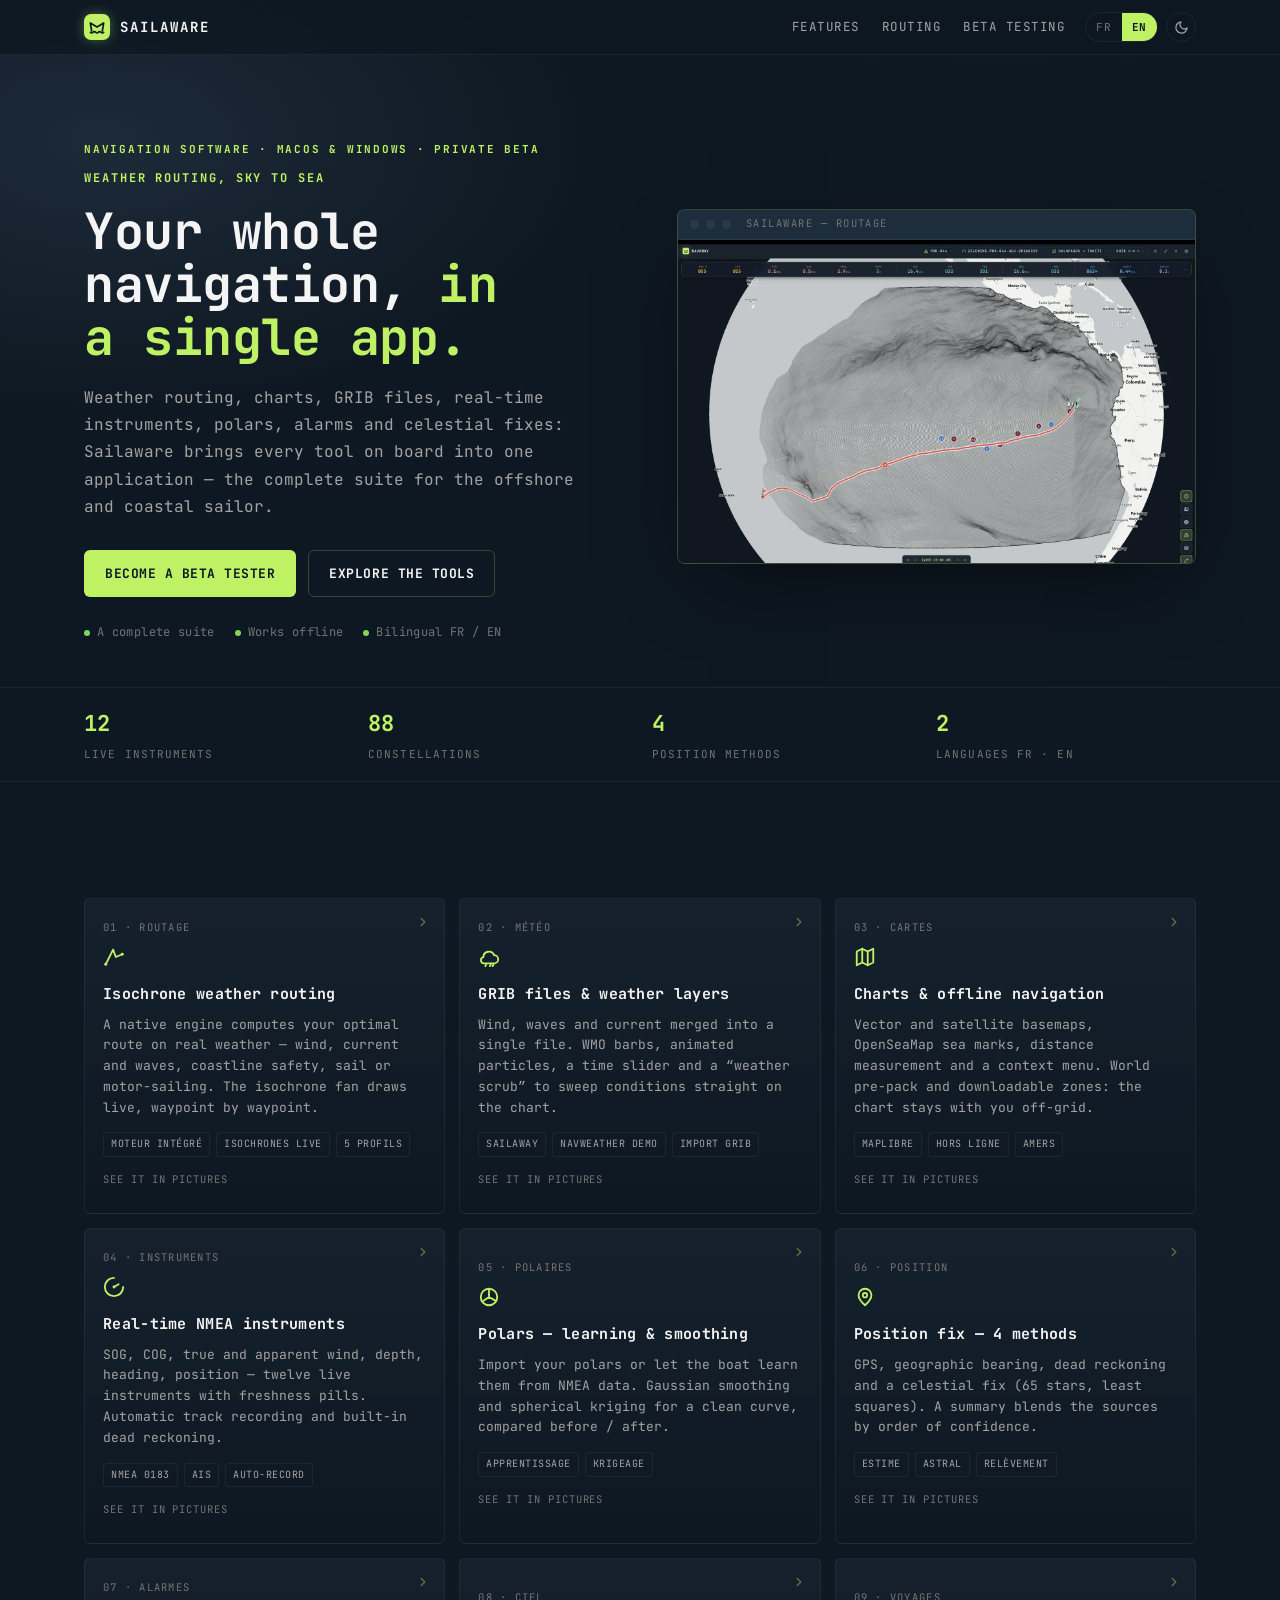
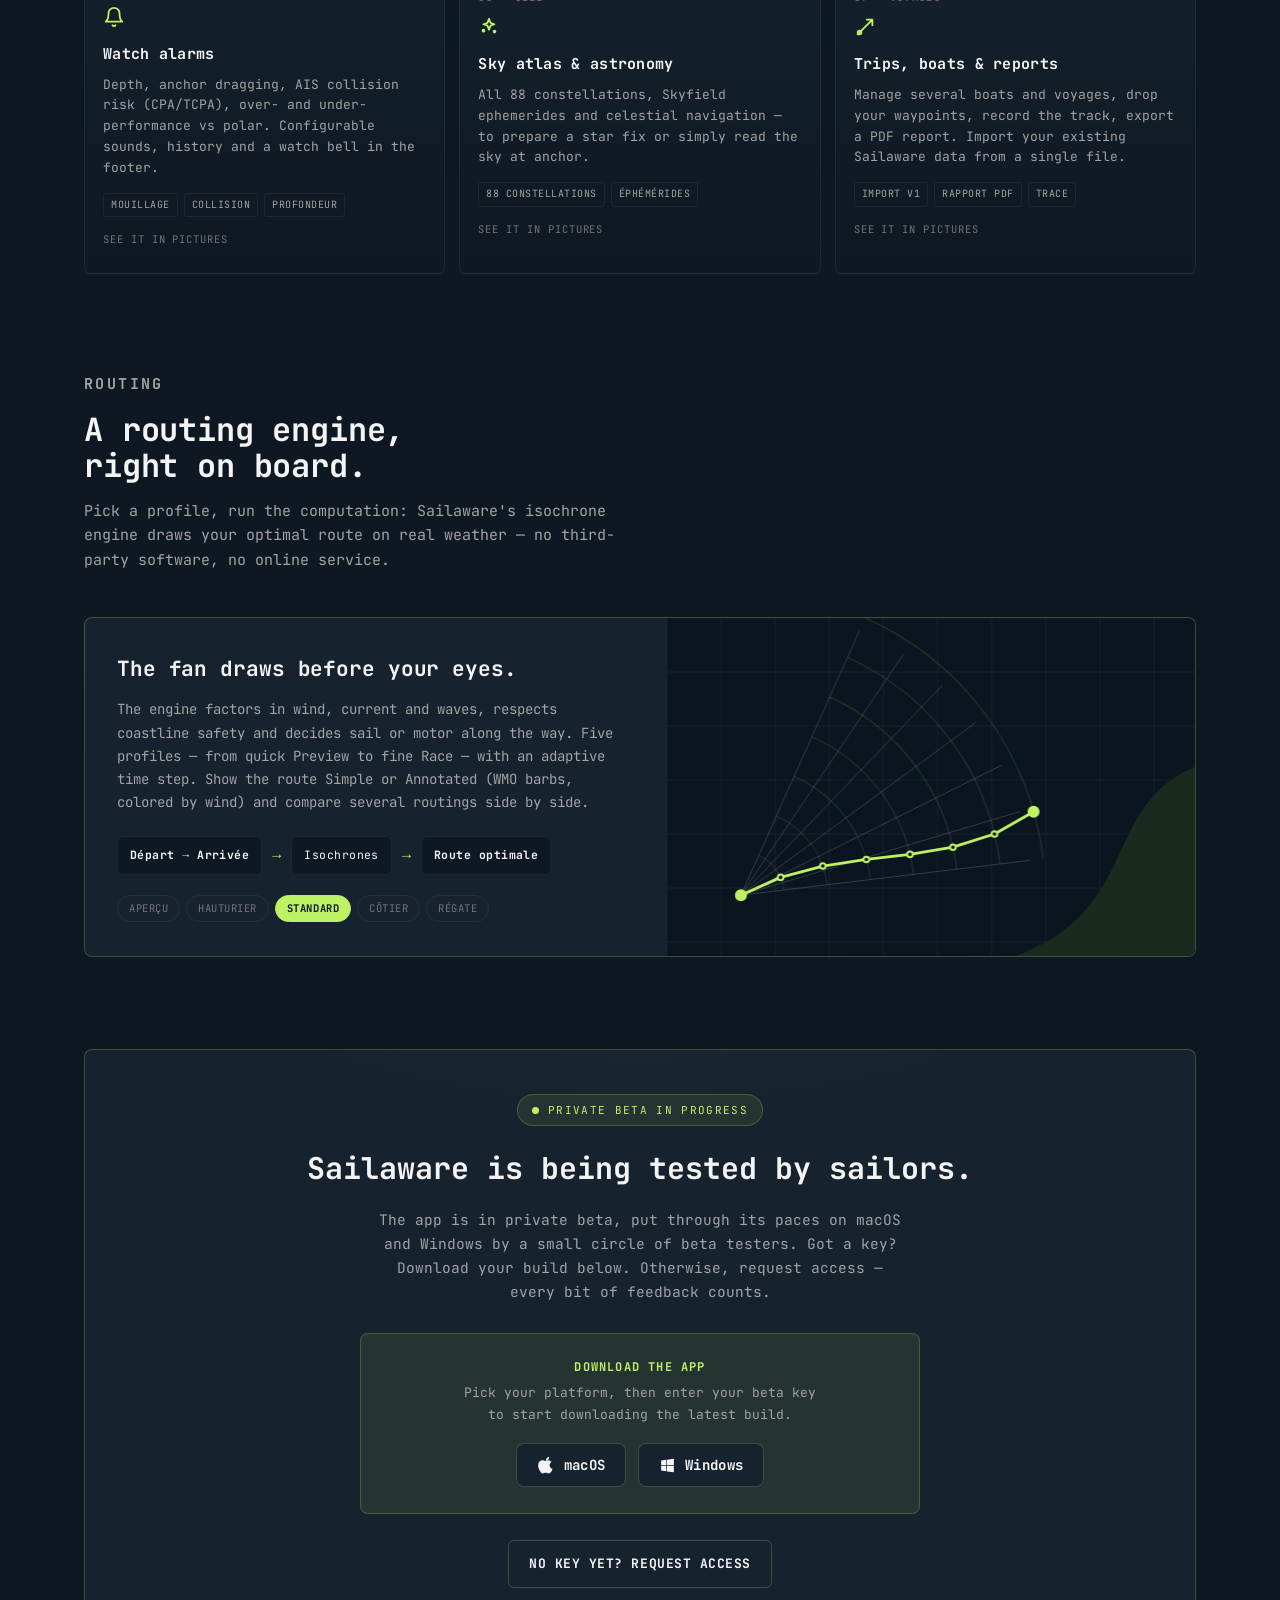
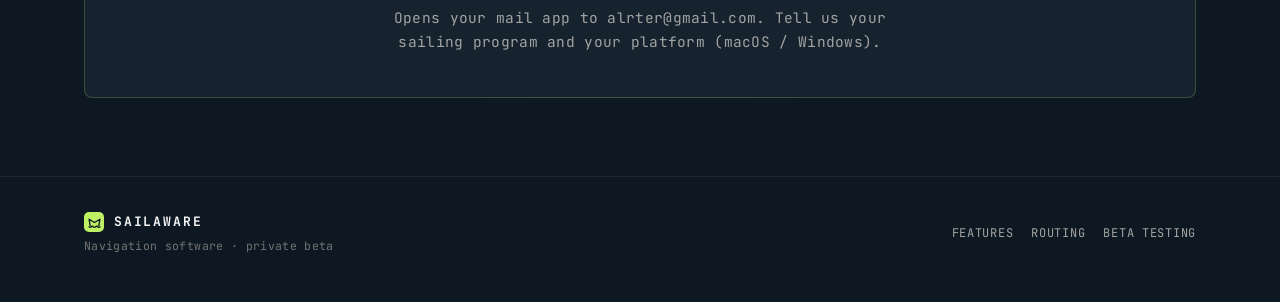
==== commit 2a6273e2: "Prevenir les Mac Intel AVANT le telechargement, et demander le processeur MESURE (N+316). Seule une " ====
--- a/index.html
+++ b/index.html
@@ -455,6 +455,7 @@
   .dl-os[aria-pressed="true"] { border-color: var(--lime); background: var(--line-soft); box-shadow: 0 0 0 1px var(--lime) inset; }
   .dl-os svg { flex: none; }
   /* Zone clé — révélée après choix plateforme */
+  .dl-avert { margin: 16px auto 0; max-width: 52ch; font-size: 12.5px; line-height: 1.5; color: var(--warn); border: 1px solid var(--warn); border-radius: 8px; padding: 10px 14px; text-align: center; }
   .dl-key { margin-top: 20px; display: none; }
   .dl-key.open { display: block; animation: dlKeyIn 0.25s var(--ease); }
   @keyframes dlKeyIn { from { opacity: 0; transform: translateY(-4px); } to { opacity: 1; transform: none; } }
@@ -794,6 +795,7 @@
             <span data-i18n="dl.win">Windows</span>
           </button>
         </div>
+        <p class="dl-avert" id="dlAvert" hidden></p>
         <div class="dl-key" id="dlKey">
           <div class="dl-key-row">
             <input type="text" id="dlKeyInput" autocomplete="off" spellcheck="false" placeholder="NAVAWAY-XXXX-XXXX-XXXX" aria-label="Clé bêta" data-i18n-ph="dl.placeholder" />
@@ -942,6 +944,7 @@
       "dl.ok": "Clé valide — téléchargement en cours…",
       "dl.invalid": "Clé non reconnue. Vérifiez la saisie ou demandez un accès.",
       "dl.empty": "Saisissez votre clé bêta pour continuer.",
+      "dl.avertMac": "⚠️ Mac Apple Silicon uniquement (M1, M2, M3, M4), macOS 11 ou plus récent. Un Mac Intel — donc tout Mac acheté avant fin 2020 — ne peut pas exécuter cette application.",
       "dl.targetMac": "Cible : macOS (Apple Silicon · .dmg)",
       "dl.targetWin": "Cible : Windows (installeur .exe)",
       "dl.help.toggle": "macOS affiche « endommagé » à l'ouverture ?",
@@ -999,6 +1002,7 @@
       "dl.ok": "Valid key — download starting…",
       "dl.invalid": "Key not recognized. Check your entry or request access.",
       "dl.empty": "Enter your beta key to continue.",
+      "dl.avertMac": "⚠️ Apple Silicon Macs only (M1, M2, M3, M4), macOS 11 or later. An Intel Mac — that is, any Mac bought before late 2020 — cannot run this application.",
       "dl.targetMac": "Target: macOS (Apple Silicon · .dmg)",
       "dl.targetWin": "Target: Windows (installer .exe)",
       "dl.help.toggle": "macOS says the app is “damaged”?",
@@ -1038,8 +1042,8 @@
     if (mail) {
       var subj = lang === "en" ? "Sailaware — beta access request" : "Sailaware — demande d'accès bêta";
       var body = lang === "en"
-        ? "Hello,\n\nI'd like to join the Sailaware beta.\n\n- Platform (macOS / Windows): \n- Sailing program: \n- Boat: \n\nThanks!"
-        : "Bonjour,\n\nJe souhaite rejoindre la bêta de Sailaware.\n\n- Système (macOS / Windows) : \n- Programme de navigation : \n- Bateau : \n\nMerci !";
+        ? "Hello,\n\nI'd like to join the Sailaware beta.\n\n- Platform (macOS / Windows): \n- If Mac: Apple Silicon (M1/M2/M3/M4) or Intel? \n- Sailing program: \n- Boat: \n\nThanks!"
+        : "Bonjour,\n\nJe souhaite rejoindre la bêta de Sailaware.\n\n- Système (macOS / Windows) : \n- Si Mac : Apple Silicon (M1/M2/M3/M4) ou Intel ? \n- Programme de navigation : \n- Bateau : \n\nMerci !";
       mail.setAttribute("href", "mailto:alrter@gmail.com?subject=" + encodeURIComponent(subj) + "&body=" + encodeURIComponent(body));
     }
     try { localStorage.setItem("nw_lang", lang); } catch (e) {}
@@ -1110,9 +1114,22 @@
       msg.className = "dl-msg" + (cls ? " " + cls : "");
     }
     function refreshTarget() {
-      if (!selectedOs) { target.textContent = ""; return; }
+      // ⚠️ L'avertissement Mac Intel se rend ICI, avec la ligne « Cible », parce que
+      // c'est la seule fonction appelee AUX DEUX moments : au choix du systeme et au
+      // changement de langue. Le placer ailleurs le laisserait en francais sur la
+      // page anglaise, ou muet tant qu'on ne rechoisit pas son systeme.
+      var avert = document.getElementById("dlAvert");
+      if (!selectedOs) {
+        target.textContent = "";
+        if (avert) avert.hidden = true;
+        return;
+      }
       var label = selectedOs === "mac" ? t("dl.targetMac") : t("dl.targetWin");
       target.innerHTML = '<b>&#8595;</b> ' + label;
+      if (avert) {
+        avert.hidden = selectedOs !== "mac";
+        if (selectedOs === "mac") avert.textContent = t("dl.avertMac");
+      }
     }
     window.__nwDlRefresh = refreshTarget;
 
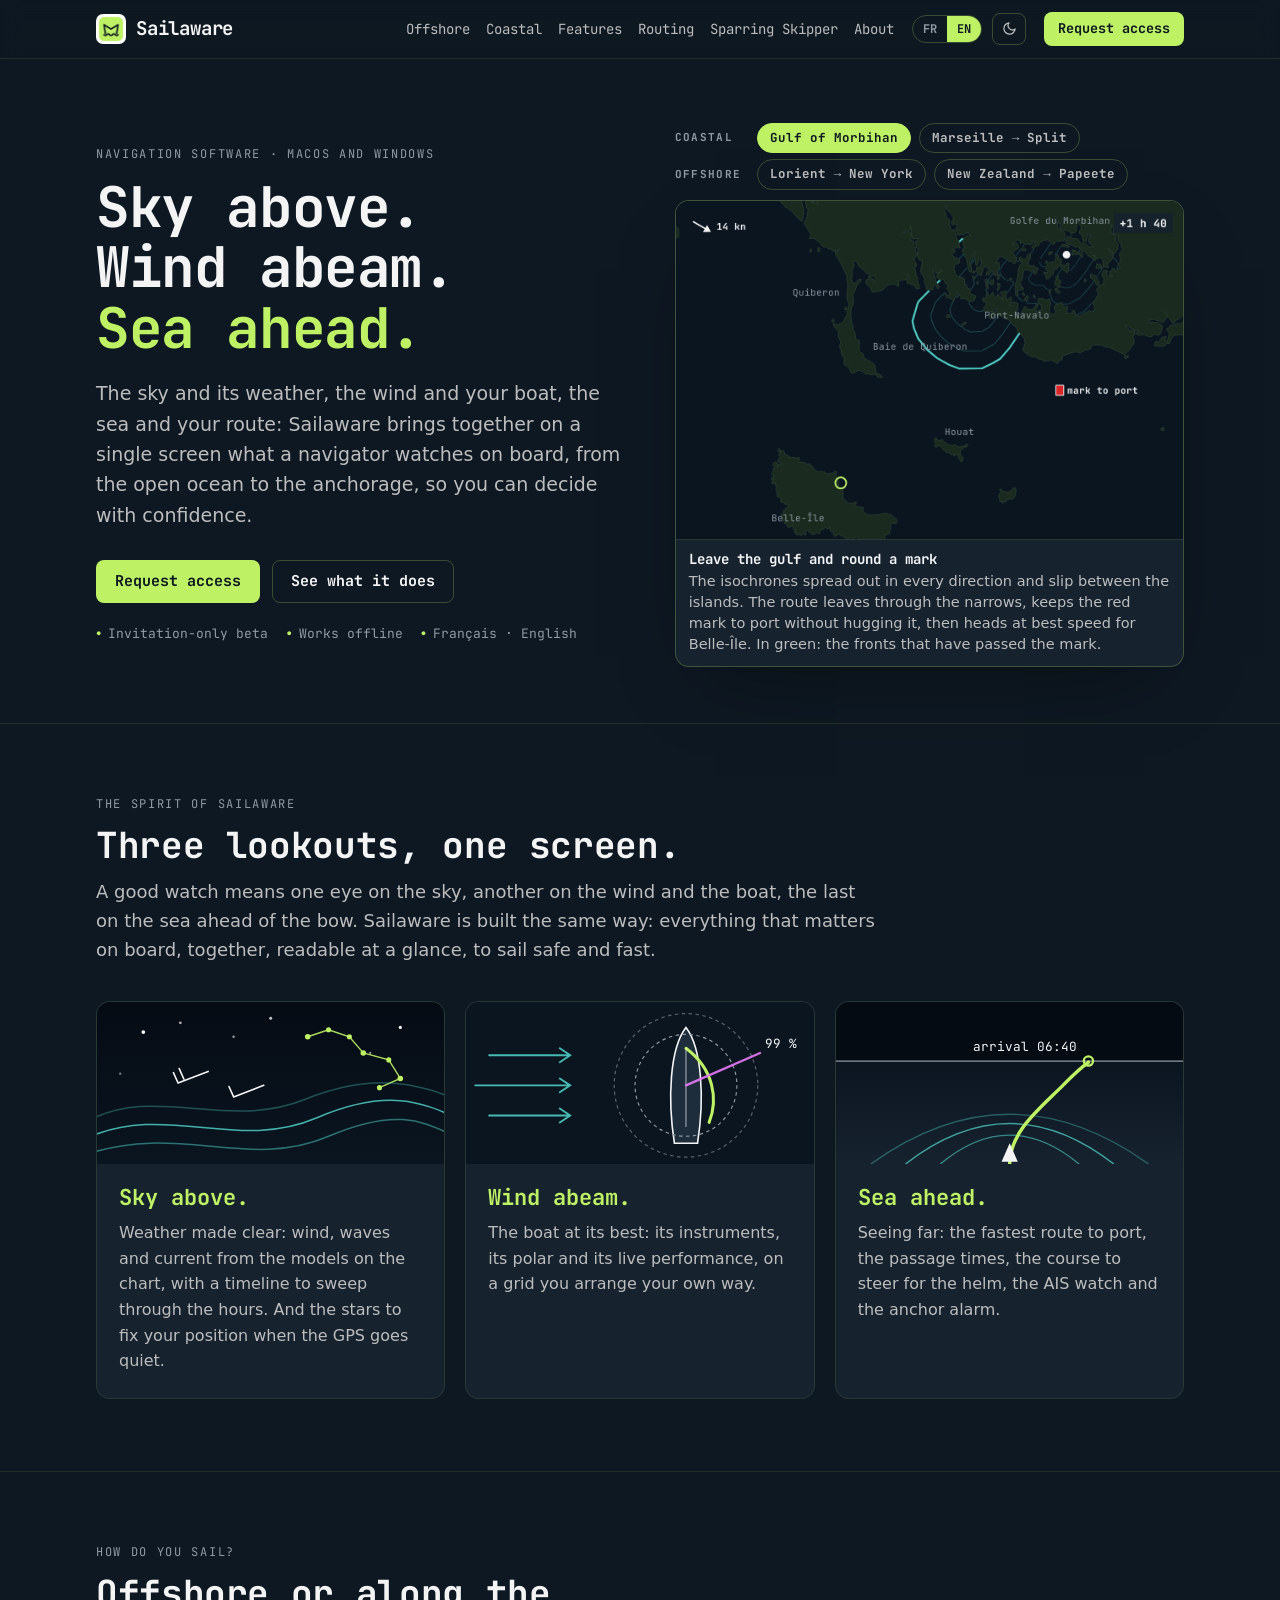
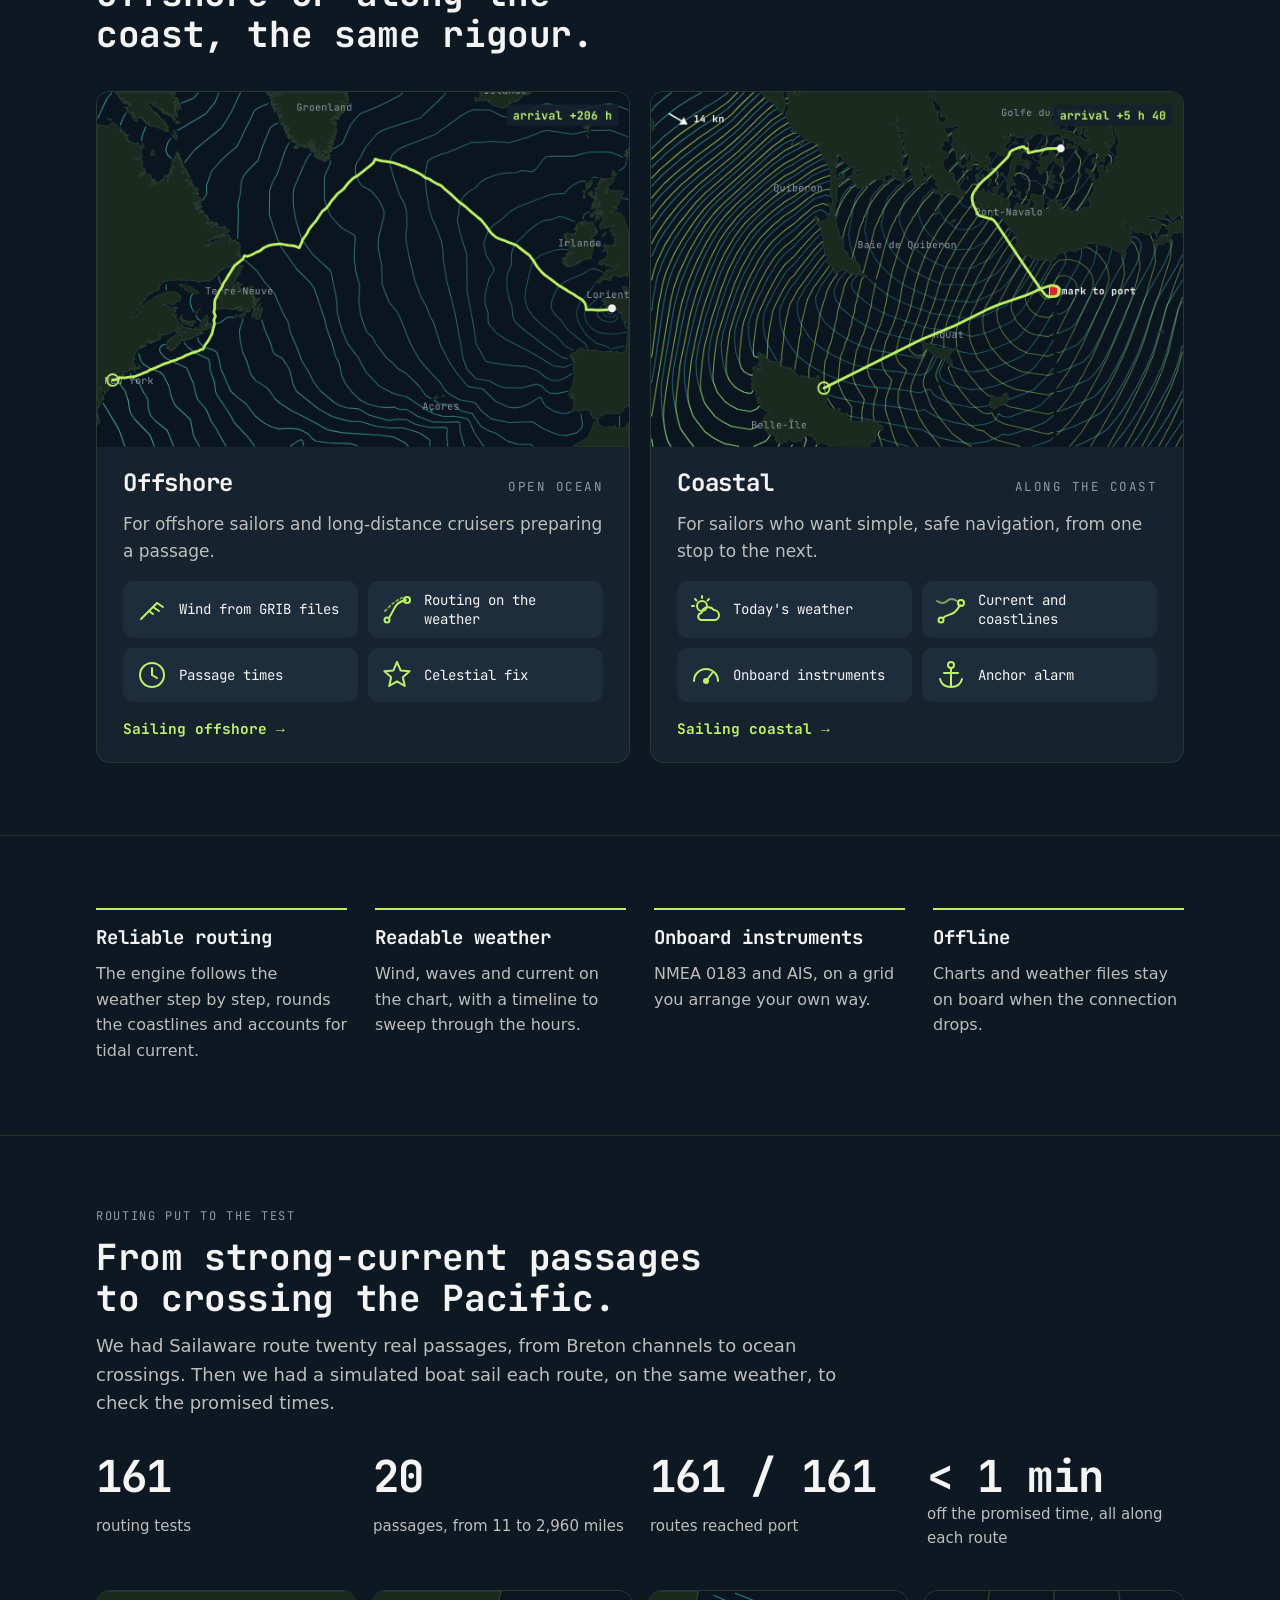
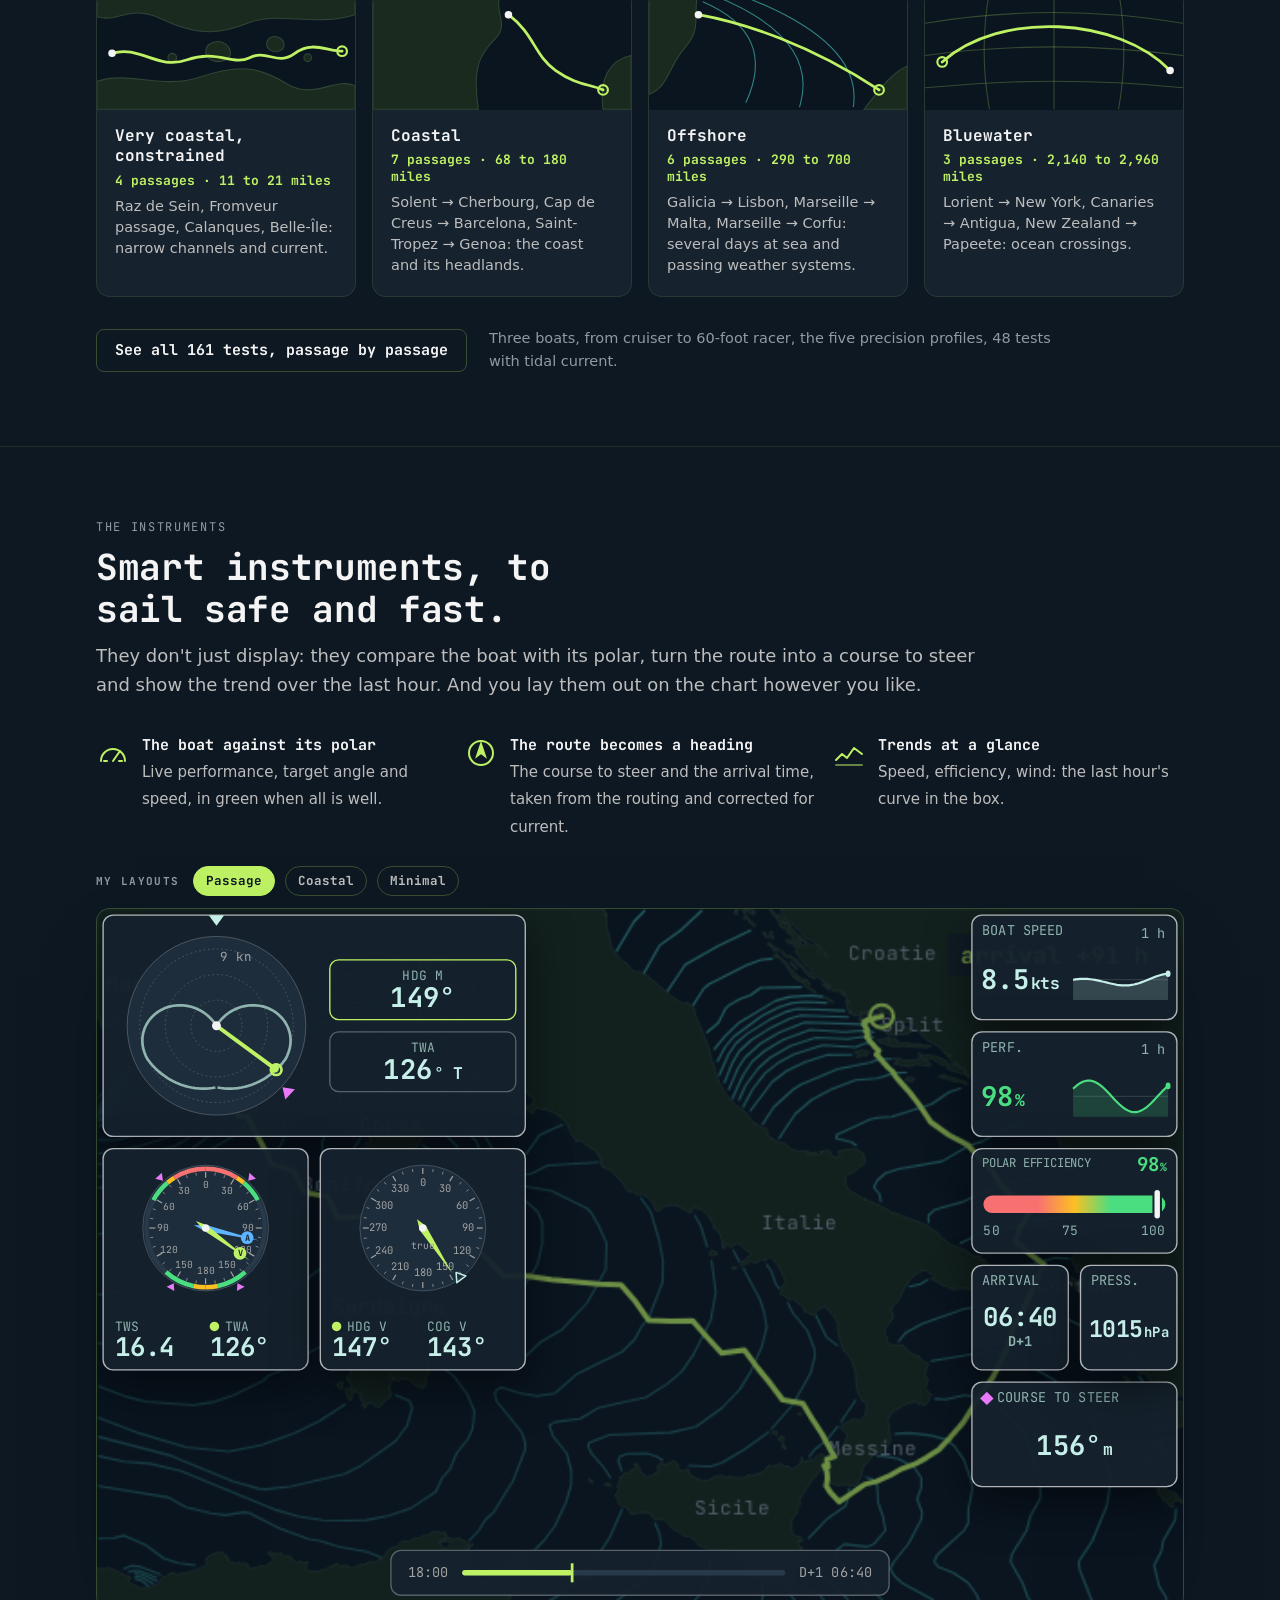
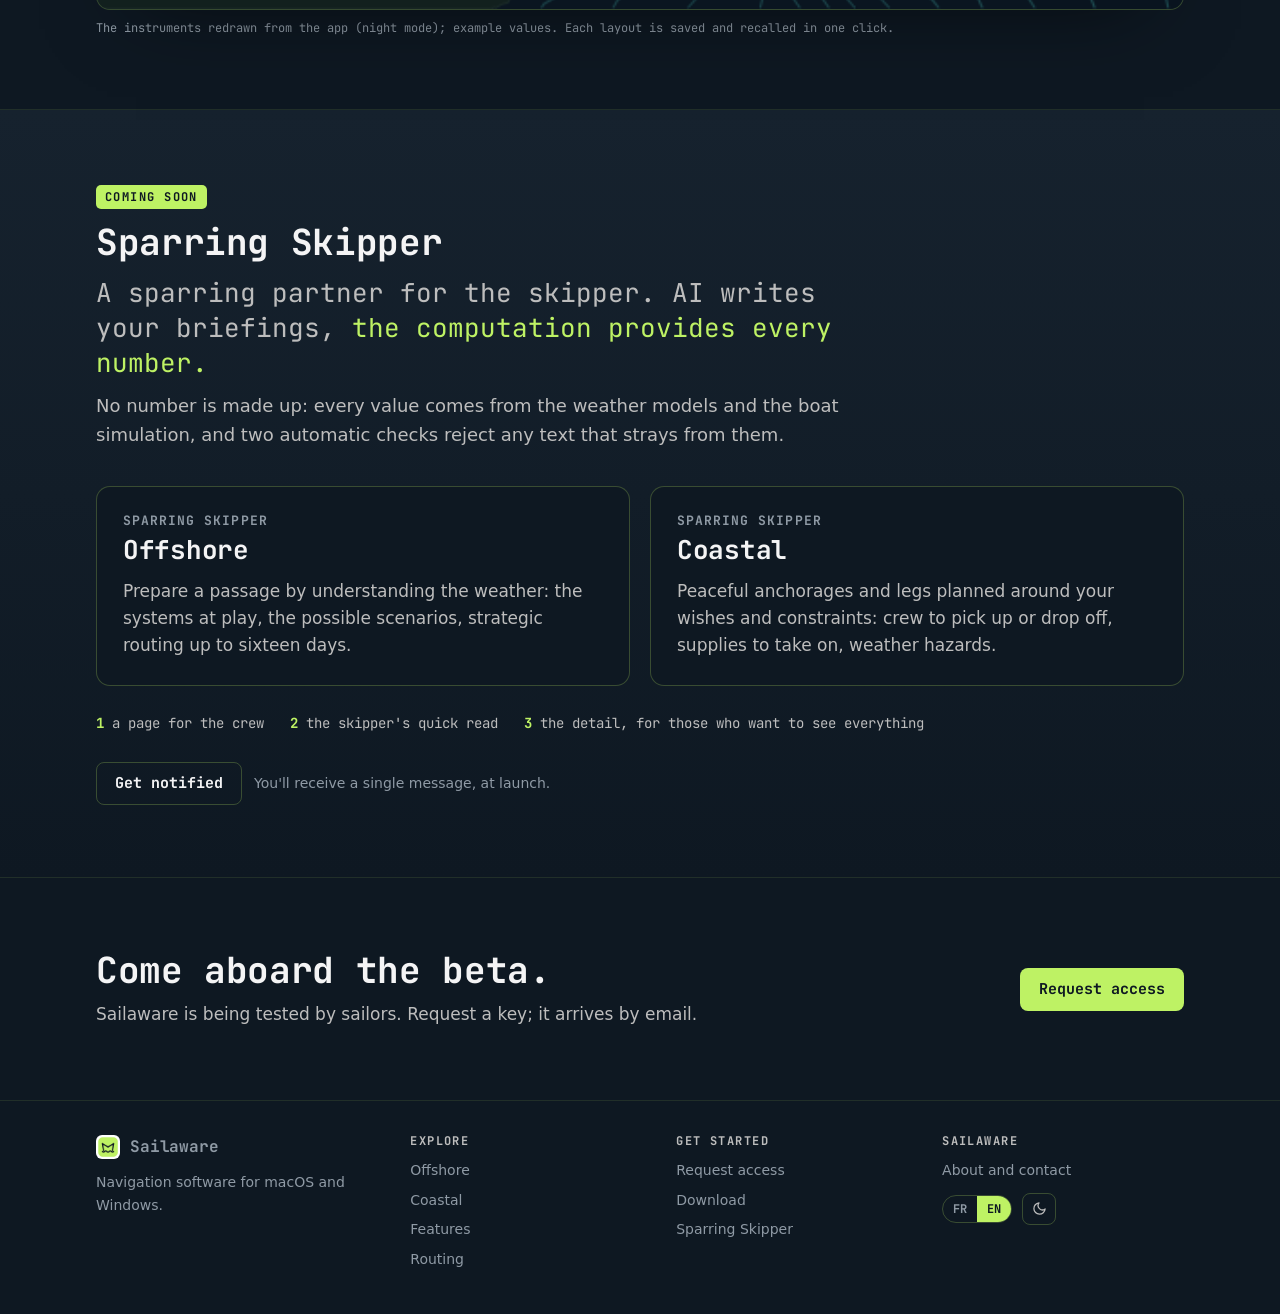
==== commit 41842b0d: "feat(site): le site refait — huit pages en français et en anglais Accueil, Offshore, Coastal, Foncti" ====
--- a/index.html
+++ b/index.html
@@ -1,1532 +1,339 @@
 <!doctype html>
-<html lang="fr">
+<html lang="fr" data-theme="dark">
 <head>
 <meta charset="utf-8">
-<meta name="viewport" content="width=device-width, initial-scale=1">
-<meta name="description" content="Sailaware — la suite complète de navigation : routage météo, cartes, GRIB, instruments en temps réel, polaires, alarmes et point astral, réunis dans un seul logiciel pour macOS et Windows.">
+<meta name="viewport" content="width=device-width, initial-scale=1, viewport-fit=cover">
+<title data-en="Sailaware — Sky above. Wind abeam. Sea ahead.">Sailaware — Sky above. Wind abeam. Sea ahead.</title>
+<meta name="description" content="Sailaware, logiciel de navigation pour macOS et Windows : routage météo, fichiers GRIB, instruments du bord, alarmes et point astral, du grand large au mouillage." data-en-content="Sailaware, navigation software for macOS and Windows: weather routing, GRIB files, onboard instruments, alarms and celestial fix, from the open ocean to the anchorage.">
 <meta name="theme-color" content="#0E1822">
 <link rel="icon" href="data:image/svg+xml,%3Csvg xmlns='http://www.w3.org/2000/svg' viewBox='0 0 24 24'%3E%3Crect width='24' height='24' rx='6' fill='%23bef264'/%3E%3Cg fill='none' stroke='%230E1822' stroke-width='2.2' stroke-linecap='round' stroke-linejoin='round' transform='scale(0.72) translate(4.6 4.6)'%3E%3Cpath d='M2 20a2.4 2.4 0 0 0 2 1 2.4 2.4 0 0 0 2-1 2.4 2.4 0 0 1 2-1 2.4 2.4 0 0 1 2 1 2.4 2.4 0 0 0 2 1 2.4 2.4 0 0 0 2-1 2.4 2.4 0 0 1 2-1 2.4 2.4 0 0 1 2 1 2.4 2.4 0 0 0 2 1 2.4 2.4 0 0 0 2-1'/%3E%3Cpath d='M4 18 2 6l10 6 10-6-2 12'/%3E%3C/g%3E%3C/svg%3E">
 <meta property="og:type" content="website">
-<meta property="og:title" content="Sailaware — Toute votre navigation, dans un seul logiciel">
-<meta property="og:description" content="Routage météo, cartes, GRIB, instruments, polaires, alarmes et point astral, réunis dans une seule application. Bêta privée.">
+<meta property="og:title" content="Sailaware — Sky above. Wind abeam. Sea ahead.">
+<meta property="og:description" content="Sailaware, logiciel de navigation pour macOS et Windows : routage météo, fichiers GRIB, instruments du bord, alarmes et point astral, du grand large au mouillage.">
 <meta property="og:locale" content="fr_FR">
 <meta property="og:locale:alternate" content="en_US">
-<title>Sailaware — Routage météo & navigation hauturière</title>
+<link rel="stylesheet" href="assets/site.css">
+<script src="assets/site.js"></script>
+<script src="assets/scenes.js"></script>
 <style>
-  @font-face {
-    font-family: "JetBrains Mono";
-    font-style: normal;
-    font-weight: 400;
-    font-display: swap;
-    src: url([data-uri]) format("woff2");
-  }
-  @font-face {
-    font-family: "JetBrains Mono";
-    font-style: normal;
-    font-weight: 700;
-    font-display: swap;
-    src: url([data-uri]) format("woff2");
-  }
-
-  /* ============ TOKENS — dérivés du design system de l'app (Cockpit Marine) ============ */
-  :root {
-    /* Fonds nuit (registre principal) */
-    --bg-0: #0E1822;
-    --bg-1: #16222E;
-    --bg-2: #1E2D3C;
-    --bg-3: #28394A;
-    /* Textes */
-    --tx-0: #F4F4F5;
-    --tx-1: #A3A3A3;
-    --tx-2: #737373;
-    /* Accent lime — signature (route, isochrones) */
-    --lime: #BEF264;
-    --lime-dim: #A3D948;
-    /* Bordures teintées accent (comme l'app) */
-    --line-soft: rgba(190, 242, 100, 0.09);
-    --line-mid:  rgba(190, 242, 100, 0.22);
-    --line-hair: rgba(244, 244, 245, 0.06);
-    /* Carte */
-    --sea: #0A1520;
-    --land: #1A2A1E;
-    /* sémantique */
-    --warn: #F2B441;
-    --good: #7CD858;
-
-    --maxw: 1160px;
-    --radius: 6px;
-    --radius-lg: 8px;
-    --ease: cubic-bezier(0.2, 0.7, 0.2, 1);
-  }
-
-  * { box-sizing: border-box; }
-
-  html { -webkit-text-size-adjust: 100%; }
-
-  body {
-    margin: 0;
-    background:
-      radial-gradient(1200px 600px at 78% -8%, rgba(190,242,100,0.06), transparent 60%),
-      radial-gradient(900px 500px at 8% 4%, rgba(40,57,74,0.55), transparent 55%),
-      var(--bg-0);
-    color: var(--tx-0);
-    font-family: "JetBrains Mono", ui-monospace, SFMono-Regular, Menlo, monospace;
-    font-size: 15px;
-    line-height: 1.65;
-    font-feature-settings: "tnum" 0;
-    -webkit-font-smoothing: antialiased;
-    overflow-x: hidden;
-  }
-
-  /* Mode jour (toggle) — Marine Clair, second thème de l'app */
-  body[data-mode="day"] {
-    --bg-0: #EEF3F7;
-    --bg-1: #FFFFFF;
-    --bg-2: #F3F7FA;
-    --bg-3: #E4ECF2;
-    --tx-0: #0E1822;
-    --tx-1: #475A6C;
-    --tx-2: #8496A7;
-    --lime: #65A30D;
-    --lime-dim: #4d7c0f;
-    --line-soft: rgba(101, 163, 13, 0.14);
-    --line-mid:  rgba(101, 163, 13, 0.30);
-    --line-hair: rgba(14, 24, 34, 0.08);
-    --sea: #C8DEEB;
-    --land: #EFE6CD;
-    background:
-      radial-gradient(1200px 600px at 78% -8%, rgba(101,163,13,0.08), transparent 60%),
-      var(--bg-0);
-  }
-
-  a { color: inherit; text-decoration: none; }
-
-  .wrap { max-width: var(--maxw); margin: 0 auto; padding: 0 24px; }
-
-  .eyebrow {
-    text-transform: uppercase;
-    letter-spacing: 0.16em;
-    font-size: 11px;
-    font-weight: 700;
-    color: var(--lime);
-  }
-  h1, h2, h3 { text-wrap: balance; margin: 0; font-weight: 700; }
-
-  .num { font-variant-numeric: tabular-nums; }
-
-  /* ============ TOP NAV ============ */
-  header.nav {
-    position: sticky;
-    top: 0;
-    z-index: 50;
-    backdrop-filter: blur(10px);
-    background: color-mix(in srgb, var(--bg-0) 78%, transparent);
-    border-bottom: 1px solid var(--line-hair);
-  }
-  .nav-in {
-    max-width: var(--maxw);
-    margin: 0 auto;
-    padding: 12px 24px;
-    display: flex;
-    align-items: center;
-    gap: 20px;
-  }
-  .brand {
-    display: flex; align-items: center; gap: 10px;
-    font-weight: 700; letter-spacing: 0.14em; text-transform: uppercase; font-size: 14px;
-  }
-  .brand .mark {
-    width: 26px; height: 26px; flex: none; border-radius: 7px;
-    display: grid; place-items: center;
-    background: var(--lime);
-    box-shadow: 0 0 14px -3px color-mix(in srgb, var(--lime) 60%, transparent);
-  }
-  .brand .mark svg { display: block; width: 16px; height: 16px; }
-  .brand.small .mark { width: 20px; height: 20px; border-radius: 5px; box-shadow: none; }
-  .brand.small .mark svg { width: 13px; height: 13px; }
-  .nav-links { display: flex; gap: 22px; margin-left: auto; align-items: center; }
-  .nav-links a {
-    font-size: 12.5px; color: var(--tx-1); letter-spacing: 0.04em;
-    text-transform: uppercase; transition: color 0.15s var(--ease);
-  }
-  .nav-links a:hover { color: var(--tx-0); }
-  .nav-tools { display: flex; gap: 8px; align-items: center; }
-
-  .pill-toggle {
-    display: inline-flex; border: 1px solid var(--line-hair); border-radius: 999px;
-    overflow: hidden; font-size: 11px; letter-spacing: 0.06em;
-  }
-  .pill-toggle button {
-    appearance: none; background: transparent; border: 0; color: var(--tx-2);
-    font: inherit; font-size: 11px; padding: 5px 10px; cursor: pointer;
-    text-transform: uppercase; letter-spacing: 0.06em; transition: all 0.15s var(--ease);
-  }
-  .pill-toggle button[aria-pressed="true"] { background: var(--lime); color: #0E1822; font-weight: 700; }
-
-  .icon-btn {
-    appearance: none; background: transparent; border: 1px solid var(--line-hair);
-    color: var(--tx-1); border-radius: 999px; width: 30px; height: 30px; cursor: pointer;
-    display: grid; place-items: center; transition: all 0.15s var(--ease);
-  }
-  .icon-btn:hover { color: var(--tx-0); border-color: var(--line-mid); }
-
-  @media (max-width: 780px) { .nav-links a:not(.gh) { display: none; } }
-
-  /* ============ HERO ============ */
-  .hero { position: relative; padding: 74px 0 40px; }
-  .hero-grid {
-    display: grid; grid-template-columns: 1.05fr 1fr; gap: 48px; align-items: center;
-  }
-  @media (max-width: 900px) { .hero-grid { grid-template-columns: 1fr; gap: 36px; } }
-
-  .hero .baseline { color: var(--lime); text-transform: uppercase; letter-spacing: .16em; font-size: 12px; font-weight: 700; margin: 0 0 14px; }
-  .hero h1 {
-    font-size: clamp(30px, 5vw, 50px);
-    line-height: 1.06;
-    letter-spacing: -0.01em;
-    margin: 16px 0 0;
-  }
-  .hero h1 .hl { color: var(--lime); }
-  .hero .lede {
-    color: var(--tx-1); font-size: 16px; line-height: 1.7; margin: 20px 0 0; max-width: 52ch;
-  }
-  .cta-row { display: flex; flex-wrap: wrap; gap: 12px; margin-top: 30px; }
-  .btn {
-    display: inline-flex; align-items: center; gap: 9px;
-    padding: 12px 20px; border-radius: var(--radius); font-weight: 700;
-    font-size: 13px; letter-spacing: 0.04em; text-transform: uppercase; cursor: pointer;
-    border: 1px solid transparent; transition: all 0.16s var(--ease);
-  }
-  .btn-primary { background: var(--lime); color: #0E1822; }
-  .btn-primary:hover { transform: translateY(-1px); box-shadow: 0 8px 24px -8px rgba(190,242,100,0.5); }
-  .btn-ghost { border-color: var(--line-mid); color: var(--tx-0); background: transparent; }
-  .btn-ghost:hover { border-color: var(--lime); background: var(--line-soft); }
-
-  .hero-meta {
-    display: flex; flex-wrap: wrap; gap: 8px 20px; margin-top: 26px;
-    font-size: 12px; color: var(--tx-2); letter-spacing: 0.03em;
-  }
-  .hero-meta span { display: inline-flex; align-items: center; gap: 7px; }
-  .dot { width: 6px; height: 6px; border-radius: 50%; background: var(--good); flex: none; }
-
-  /* ---- Hero visual : capture stylisée (placeholder cockpit) ---- */
-  .screenframe {
-    position: relative; border-radius: var(--radius-lg);
-    border: 1px solid var(--line-mid);
-    background: linear-gradient(180deg, var(--bg-1), var(--bg-0));
-    box-shadow: 0 30px 80px -30px rgba(0,0,0,0.7), inset 0 1px 0 rgba(255,255,255,0.03);
-    overflow: hidden;
-  }
-  .screenframe .titlebar {
-    height: 30px; display: flex; align-items: center; gap: 7px; padding: 0 12px;
-    border-bottom: 1px solid var(--line-hair); background: var(--bg-2);
-  }
-  .screenframe .titlebar i { width: 9px; height: 9px; border-radius: 50%; background: var(--bg-3); }
-  .screenframe .titlebar .tb-label {
-    margin-left: 8px; font-size: 10.5px; letter-spacing: 0.14em; text-transform: uppercase; color: var(--tx-2);
-  }
-  .screenframe .ph-note {
-    position: absolute; right: 10px; bottom: 8px; font-size: 9.5px; letter-spacing: 0.1em;
-    text-transform: uppercase; color: var(--tx-2); opacity: 0.7;
-  }
-  .hero-shot { display: block; width: 100%; height: auto; aspect-ratio: 16 / 10; object-fit: cover; object-position: center; background: var(--sea); }
-
-  /* ============ TRUST STRIP ============ */
-  .strip {
-    border-top: 1px solid var(--line-hair); border-bottom: 1px solid var(--line-hair);
-    margin-top: 44px;
-  }
-  .strip-in {
-    max-width: var(--maxw); margin: 0 auto; padding: 18px 24px;
-    display: grid; grid-template-columns: repeat(4, 1fr); gap: 24px;
-  }
-  @media (max-width: 720px) { .strip-in { grid-template-columns: repeat(2, 1fr); gap: 18px; } }
-  .stat .k { font-size: 22px; font-weight: 700; letter-spacing: -0.01em; }
-  .stat .k .num { color: var(--lime); }
-  .stat .l { font-size: 11px; text-transform: uppercase; letter-spacing: 0.1em; color: var(--tx-2); margin-top: 2px; }
-
-  /* ============ SECTION SHELL ============ */
-  section.block { padding: 76px 0 8px; }
-  .sec-head { max-width: 62ch; }
-  .sec-head h2 {
-    font-size: clamp(22px, 3.4vw, 32px); line-height: 1.14; margin-top: 12px; letter-spacing: -0.005em;
-  }
-  .sec-head p { color: var(--tx-1); margin-top: 14px; font-size: 15px; }
-
-  /* ============ FEATURE GRID (panneau d'instruments) ============ */
-  .feat-grid {
-    display: grid; grid-template-columns: repeat(3, 1fr); gap: 14px; margin-top: 40px;
-  }
-  .feat-grid-top { margin-top: 0; }
-  @media (max-width: 900px) { .feat-grid { grid-template-columns: repeat(2, 1fr); } }
-  @media (max-width: 600px) { .feat-grid { grid-template-columns: 1fr; } }
-
-  .card {
-    position: relative; border: 1px solid var(--line-hair); border-radius: var(--radius);
-    background: linear-gradient(180deg, color-mix(in srgb, var(--bg-1) 92%, transparent), var(--bg-0));
-    padding: 20px 18px 22px; transition: border-color 0.18s var(--ease), transform 0.18s var(--ease);
-  }
-  .card:hover { border-color: var(--line-mid); transform: translateY(-2px); }
-  /* card is a button now */
-  button.card {
-    appearance: none; font: inherit; color: inherit; text-align: left; width: 100%; cursor: pointer;
-  }
-  button.card::after {
-    content: ""; position: absolute; right: 14px; top: 16px; width: 14px; height: 14px;
-    opacity: 0.4; transition: opacity 0.18s var(--ease), transform 0.18s var(--ease);
-    background: no-repeat center / contain
-      url("data:image/svg+xml,%3Csvg xmlns='http://www.w3.org/2000/svg' width='14' height='14' viewBox='0 0 24 24' fill='none' stroke='%23bef264' stroke-width='2.4' stroke-linecap='round' stroke-linejoin='round'%3E%3Cpath d='M9 6l6 6-6 6'/%3E%3C/svg%3E");
-  }
-  button.card:hover::after { opacity: 1; transform: translateX(2px); }
-  .card .viewhint {
-    margin-top: 14px; font-size: 10.5px; letter-spacing: 0.09em; text-transform: uppercase;
-    color: var(--tx-2); display: inline-flex; align-items: center; gap: 6px;
-  }
-  button.card:hover .viewhint { color: var(--lime); }
-
-  /* ============ MODAL ============ */
-  .modal-scrim {
-    position: fixed; inset: 0; z-index: 100; display: grid; place-items: center; padding: 24px;
-    background: color-mix(in srgb, #05090d 78%, transparent); backdrop-filter: blur(4px);
-    opacity: 0; pointer-events: none; transition: opacity 0.2s var(--ease);
-  }
-  .modal-scrim.open { opacity: 1; pointer-events: auto; }
-  .modal {
-    width: min(1040px, 100%); max-height: 92vh; display: flex; flex-direction: column;
-    background: var(--bg-1); border: 1px solid var(--line-mid); border-radius: var(--radius-lg);
-    box-shadow: 0 40px 120px -30px rgba(0,0,0,0.8); overflow: hidden;
-    transform: translateY(10px) scale(0.99); transition: transform 0.22s var(--ease);
-  }
-  .modal-scrim.open .modal { transform: none; }
-  @media (prefers-reduced-motion: reduce) { .modal, .modal-scrim { transition: none; } .modal { transform: none; } }
-  .modal-head {
-    display: flex; align-items: flex-start; gap: 14px; padding: 16px 20px 14px;
-    border-bottom: 1px solid var(--line-hair); flex: none;
-  }
-  .modal-head .mi { color: var(--lime); flex: none; margin-top: 2px; }
-  .modal-head .mt { flex: 1; min-width: 0; }
-  .modal-head .cn2 { font-size: 10.5px; letter-spacing: 0.12em; text-transform: uppercase; color: var(--tx-2); }
-  .modal-head h3 { font-size: 17px; letter-spacing: 0.01em; margin-top: 4px; }
-  .modal-head p { font-size: 12.5px; color: var(--tx-1); margin-top: 6px; line-height: 1.55; }
-  @media (max-height: 620px) { .modal-head p { display: none; } }
-  .modal-close {
-    appearance: none; background: transparent; border: 1px solid var(--line-hair); color: var(--tx-1);
-    width: 32px; height: 32px; border-radius: 6px; cursor: pointer; flex: none; display: grid; place-items: center;
-    transition: all 0.15s var(--ease);
-  }
-  .modal-close:hover { color: var(--tx-0); border-color: var(--line-mid); }
-  .modal-body { padding: 16px 20px 18px; overflow: hidden; display: flex; flex-direction: column; min-height: 0; flex: 1; }
-
-  /* carousel — stage flexes to fill remaining height, image always fully visible (contain) */
-  .shot-stage {
-    position: relative; border: 1px solid var(--line-hair); border-radius: var(--radius);
-    background: var(--sea); overflow: hidden; flex: 1; min-height: 0;
-    display: flex; align-items: center; justify-content: center;
-  }
-  .shot-stage img { display: block; max-width: 100%; max-height: 100%; width: auto; height: auto; object-fit: contain; }
-  /* placeholder look when no image */
-  .shot-ph {
-    position: absolute; inset: 0; display: grid; place-items: center; gap: 8px; text-align: center;
-    color: var(--tx-2);
-    background:
-      repeating-linear-gradient(135deg, transparent 0 12px, rgba(190,242,100,0.03) 12px 24px),
-      var(--sea);
-  }
-  .shot-ph .pi { color: var(--lime); opacity: 0.6; }
-  .shot-ph span { font-size: 11px; letter-spacing: 0.1em; text-transform: uppercase; }
-  .shot-cap { font-size: 12.5px; color: var(--tx-1); margin-top: 10px; min-height: 1.4em; flex: none; }
-  .shot-nav { display: flex; align-items: center; justify-content: space-between; margin-top: 10px; gap: 12px; flex: none; }
-  .shot-dots { display: flex; gap: 6px; }
-  .shot-dots button {
-    width: 7px; height: 7px; border-radius: 50%; border: 0; padding: 0; cursor: pointer;
-    background: var(--bg-3); transition: background 0.15s var(--ease);
-  }
-  .shot-dots button[aria-current="true"] { background: var(--lime); }
-  .shot-arrows { display: flex; gap: 8px; }
-  .shot-arrows button {
-    appearance: none; background: transparent; border: 1px solid var(--line-hair); color: var(--tx-1);
-    width: 34px; height: 30px; border-radius: 6px; cursor: pointer; display: grid; place-items: center;
-    transition: all 0.15s var(--ease);
-  }
-  .shot-arrows button:hover:not(:disabled) { color: var(--tx-0); border-color: var(--line-mid); }
-  .shot-arrows button:disabled { opacity: 0.35; cursor: default; }
-  .shot-count { font-size: 11px; color: var(--tx-2); letter-spacing: 0.05em; font-variant-numeric: tabular-nums; }
-  .card .cn {
-    font-variant-numeric: tabular-nums; font-size: 10.5px; color: var(--tx-2);
-    letter-spacing: 0.12em; text-transform: uppercase;
-  }
-  .card .ci { color: var(--lime); margin: 10px 0 2px; }
-  .card h3 { font-size: 15px; letter-spacing: 0.02em; margin-top: 6px; }
-  .card p { color: var(--tx-1); font-size: 13px; line-height: 1.6; margin: 8px 0 0; }
-  .card .tags { display: flex; flex-wrap: wrap; gap: 6px; margin-top: 14px; }
-  .tag {
-    font-size: 10px; letter-spacing: 0.05em; text-transform: uppercase; color: var(--tx-1);
-    border: 1px solid var(--line-hair); border-radius: 3px; padding: 3px 7px;
-  }
-  .tag.soon { color: var(--warn); border-color: color-mix(in srgb, var(--warn) 34%, transparent); }
-
-  /* ============ SPOTLIGHT (routage — honnête) ============ */
-  .spot {
-    margin-top: 44px; border: 1px solid var(--line-mid); border-radius: var(--radius-lg);
-    background:
-      radial-gradient(600px 300px at 100% 0%, rgba(190,242,100,0.05), transparent 60%),
-      var(--bg-1);
-    display: grid; grid-template-columns: 1.1fr 1fr; overflow: hidden;
-  }
-  @media (max-width: 860px) { .spot { grid-template-columns: 1fr; } }
-  .spot .txt { padding: 34px 32px; }
-  .spot h3 { font-size: 21px; letter-spacing: -0.005em; }
-  .spot p { color: var(--tx-1); font-size: 14px; margin-top: 12px; }
-  .flow { display: flex; align-items: center; gap: 10px; margin-top: 22px; flex-wrap: wrap; }
-  .flow .step {
-    border: 1px solid var(--line-hair); border-radius: var(--radius); padding: 9px 12px;
-    font-size: 11.5px; letter-spacing: 0.04em; background: var(--bg-0);
-  }
-  .flow .step b { color: var(--tx-0); }
-  .flow .arr { color: var(--lime); font-weight: 700; }
-  .chips-row { display: flex; flex-wrap: wrap; gap: 6px; margin-top: 20px; }
-  .chip {
-    font-size: 10.5px; letter-spacing: 0.05em; text-transform: uppercase; color: var(--tx-2);
-    border: 1px solid var(--line-hair); border-radius: 999px; padding: 4px 11px;
-  }
-  .chip.on { color: #0E1822; background: var(--lime); border-color: var(--lime); font-weight: 700; }
-  body[data-mode="day"] .chip.on { color: #FFFFFF; }
-  .spot .visual {
-    border-left: 1px solid var(--line-hair); position: relative; min-height: 260px;
-    background: var(--sea);
-  }
-  .spot .visual canvas { display: block; width: 100%; height: 100%; position: absolute; inset: 0; }
-  .note-soon {
-    margin-top: 20px; font-size: 12px; color: var(--warn);
-    display: inline-flex; align-items: center; gap: 8px;
-    border: 1px solid color-mix(in srgb, var(--warn) 30%, transparent);
-    border-radius: var(--radius); padding: 8px 12px; background: color-mix(in srgb, var(--warn) 8%, transparent);
-  }
-
-  /* ============ BETA ============ */
-  .beta-card {
-    margin-top: 8px; border: 1px solid var(--line-mid); border-radius: var(--radius-lg);
-    padding: 44px 40px; text-align: center; position: relative; overflow: hidden;
-    background:
-      radial-gradient(760px 300px at 50% -20%, rgba(190,242,100,0.08), transparent 62%),
-      var(--bg-1);
-  }
-  .beta-badge {
-    display: inline-flex; align-items: center; gap: 9px; margin: 0 auto;
-    border: 1px solid var(--line-mid); border-radius: 999px; padding: 6px 14px;
-    font-size: 11px; text-transform: uppercase; letter-spacing: 0.12em; color: var(--lime);
-    background: var(--line-soft);
-  }
-  .beta-badge .pulse {
-    width: 7px; height: 7px; border-radius: 50%; background: var(--lime); flex: none;
-    box-shadow: 0 0 0 0 var(--lime); animation: pulse 2.2s var(--ease) infinite;
-  }
-  @keyframes pulse {
-    0% { box-shadow: 0 0 0 0 color-mix(in srgb, var(--lime) 55%, transparent); }
-    70% { box-shadow: 0 0 0 8px transparent; }
-    100% { box-shadow: 0 0 0 0 transparent; }
-  }
-  @media (prefers-reduced-motion: reduce) { .beta-badge .pulse { animation: none; } }
-  .beta-card h2 { font-size: clamp(22px, 3.4vw, 30px); margin-top: 18px; }
-  .beta-card p { color: var(--tx-1); max-width: 58ch; margin: 14px auto 0; font-size: 14.5px; }
-  .beta-card .cta-row { justify-content: center; margin-top: 26px; }
-  .beta-foot { font-size: 12px; color: var(--tx-2); margin-top: 18px !important; letter-spacing: 0.02em; }
-
-  /* ---- Téléchargement gated par clé ---- */
-  .dl-panel {
-    margin: 30px auto 0; max-width: 560px; text-align: left;
-    border: 1px solid var(--line-mid); border-radius: var(--radius-lg);
-    padding: 24px 24px 26px; background: var(--line-soft);
-  }
-  .dl-panel h3 {
-    font-size: 12px; text-transform: uppercase; letter-spacing: 0.1em;
-    color: var(--lime); margin: 0 0 4px; text-align: center;
-  }
-  .dl-panel .dl-sub { font-size: 13px; color: var(--tx-1); margin: 0 auto 18px; text-align: center; max-width: 46ch; }
-  .dl-platforms { display: flex; gap: 12px; justify-content: center; flex-wrap: wrap; }
-  .dl-os {
-    display: inline-flex; align-items: center; gap: 9px; cursor: pointer;
-    border: 1px solid var(--line-mid); border-radius: var(--radius-lg);
-    background: var(--bg-1); color: var(--tx-0);
-    padding: 12px 20px; font-family: inherit; font-size: 14px; font-weight: 600;
-    letter-spacing: 0.02em; transition: transform 0.15s var(--ease), border-color 0.15s var(--ease);
-  }
-  .dl-os:hover { border-color: var(--lime); transform: translateY(-1px); }
-  .dl-os[aria-pressed="true"] { border-color: var(--lime); background: var(--line-soft); box-shadow: 0 0 0 1px var(--lime) inset; }
-  .dl-os svg { flex: none; }
-  /* Zone clé — révélée après choix plateforme */
-  .dl-avert { margin: 16px auto 0; max-width: 52ch; font-size: 12.5px; line-height: 1.5; color: var(--warn); border: 1px solid var(--warn); border-radius: 8px; padding: 10px 14px; text-align: center; }
-  .dl-key { margin-top: 20px; display: none; }
-  .dl-key.open { display: block; animation: dlKeyIn 0.25s var(--ease); }
-  @keyframes dlKeyIn { from { opacity: 0; transform: translateY(-4px); } to { opacity: 1; transform: none; } }
-  .dl-key-row { display: flex; gap: 10px; flex-wrap: wrap; }
-  .dl-key input {
-    flex: 1 1 240px; min-width: 0; font-family: inherit; font-size: 14px; letter-spacing: 0.06em;
-    text-transform: uppercase; color: var(--tx-0); background: var(--bg-0);
-    border: 1px solid var(--line-mid); border-radius: var(--radius); padding: 12px 14px;
-  }
-  .dl-key input::placeholder { color: var(--tx-2); text-transform: none; letter-spacing: normal; }
-  .dl-key input:focus { outline: none; border-color: var(--lime); }
-  .dl-key .btn { flex: none; }
-  .dl-msg { margin-top: 12px; font-size: 12.5px; min-height: 1em; letter-spacing: 0.02em; }
-  .dl-msg.err { color: var(--warn); }
-  .dl-msg.ok { color: var(--good); }
-  .dl-target { display: inline-flex; align-items: center; gap: 6px; margin-top: 14px; font-size: 12px; color: var(--tx-2); }
-  .dl-target b { color: var(--tx-1); font-weight: 600; }
-
-  /* ---- Aide déblocage macOS (« app endommagée » = Gatekeeper) ---- */
-  .dl-help { margin-top: 16px; display: none; }
-  .dl-help.show { display: block; animation: dlKeyIn 0.25s var(--ease); }
-  .dl-help-toggle {
-    display: inline-flex; align-items: center; gap: 7px; cursor: pointer;
-    background: none; border: none; font-family: inherit; padding: 0;
-    color: var(--warn); font-size: 12.5px; letter-spacing: 0.02em;
-  }
-  .dl-help-toggle .chev { transition: transform 0.2s var(--ease); }
-  .dl-help-toggle[aria-expanded="true"] .chev { transform: rotate(90deg); }
-  .dl-help-body {
-    margin-top: 12px; border: 1px solid var(--line-mid); border-left: 2px solid var(--warn);
-    border-radius: var(--radius); padding: 14px 16px; background: var(--bg-0);
-    font-size: 12.5px; color: var(--tx-1); line-height: 1.6;
-  }
-  .dl-help-body p { margin: 0 0 10px; }
-  .dl-cmd { display: flex; gap: 8px; align-items: stretch; margin: 10px 0; }
-  .dl-cmd code {
-    flex: 1 1 auto; min-width: 0; overflow-x: auto; white-space: nowrap;
-    background: var(--bg-1); border: 1px solid var(--line-hair); border-radius: var(--radius);
-    padding: 9px 11px; font-family: inherit; font-size: 12px; color: var(--tx-0);
-  }
-  .dl-copy {
-    flex: none; cursor: pointer; font-family: inherit; font-size: 12px; font-weight: 600;
-    border: 1px solid var(--line-mid); border-radius: var(--radius); background: var(--line-soft);
-    color: var(--tx-0); padding: 0 14px; transition: border-color 0.15s var(--ease);
-  }
-  .dl-copy:hover { border-color: var(--lime); }
-  .dl-copy.done { color: var(--good); border-color: var(--good); }
-  .dl-help-body .alt { margin-top: 4px; font-size: 12px; color: var(--tx-2); }
-
-  /* ============ FOOTER ============ */
-  footer.ft { border-top: 1px solid var(--line-hair); margin-top: 70px; padding: 34px 0 46px; }
-  .ft-in { display: flex; flex-wrap: wrap; gap: 20px; align-items: center; justify-content: space-between; }
-  .ft-in .col { display: flex; flex-direction: column; gap: 4px; }
-  .ft-legal { font-size: 11.5px; color: var(--tx-2); letter-spacing: 0.03em; }
-  .ft-links { display: flex; gap: 18px; font-size: 12px; color: var(--tx-1); text-transform: uppercase; letter-spacing: 0.06em; }
-  .ft-links a:hover { color: var(--lime); }
-
-  /* reveal on scroll */
-  .rise { opacity: 0; transform: translateY(16px); transition: opacity 0.6s var(--ease), transform 0.6s var(--ease); }
-  .rise.in { opacity: 1; transform: none; }
-  @media (prefers-reduced-motion: reduce) {
-    .rise { opacity: 1; transform: none; transition: none; }
-    .btn-primary:hover { transform: none; }
-  }
-
-  :focus-visible { outline: 2px solid var(--lime); outline-offset: 2px; border-radius: 3px; }
-
-  [hidden] { display: none !important; }
+/* appel final */
+.fin .wrap { display: flex; flex-wrap: wrap; align-items: center; justify-content: space-between; gap: 22px; padding-block: 64px; }
+.fin h2 { max-width: 18em; }
+.fin p { color: var(--muted); margin-top: 10px; }
+
+footer { border-top: 1px solid var(--line); color: var(--dim); font-size: 14px; }
+footer .wrap { padding-block: 34px 44px; display: grid; grid-template-columns: 1.2fr repeat(3, minmax(0, 1fr)); gap: 24px; }
+footer h4 { font: 600 12px/1 var(--mono); letter-spacing: .12em; text-transform: uppercase; color: var(--muted); margin: 0 0 12px; }
+footer ul { list-style: none; margin: 0; padding: 0; display: grid; gap: 7px; }
+footer a { text-decoration: none; }
+footer a:hover { color: var(--fg); }
+
+@media (max-width: 960px) {
+  nav.menu { display: none; }
+  nav.menu.ouvert { display: grid; position: absolute; top: 100%; left: 0; right: 0; gap: 0; background: var(--bg); border-bottom: 1px solid var(--line); padding-left: max(16px, env(safe-area-inset-left, 0px)); padding-right: max(16px, env(safe-area-inset-right, 0px)); }
+  nav.menu.ouvert a { padding-block: 14px; border-top: 1px solid var(--line); }
+  .burger { display: inline-block; }
+  header.top .langue { display: none; }
+  .hero .wrap { grid-template-columns: minmax(0, 1fr); gap: 34px; padding-block: 40px; }
+  .forts { grid-template-columns: repeat(2, minmax(0, 1fr)); }
+  .preuve .chiffres, .familles { grid-template-columns: repeat(2, minmax(0, 1fr)); }
+  .abord .wrap.grille { grid-template-columns: minmax(0, 1fr); }
+  footer .wrap { grid-template-columns: repeat(2, minmax(0, 1fr)); }
+}
+@media (max-width: 620px) {
+  body { font-size: 16px; }
+  header.top .btn-plein { display: none; }
+  .portes, .ss .volets, .forts { grid-template-columns: minmax(0, 1fr); }
+  section.bloc > .wrap { padding-block: 52px; }
+  .porte, .volet { padding: 22px; }
+  .instruments { grid-template-columns: repeat(2, minmax(0, 1fr)); }
+  .instr.large { grid-column: span 2; }
+}
+@media (prefers-reduced-motion: reduce) { * { scroll-behavior: auto !important; } }
 </style>
-
-<!-- ================= NAV ================= -->
 </head>
 <body>
-<header class="nav">
-  <div class="nav-in">
-    <a class="brand" href="#top" aria-label="Sailaware — accueil">
-      <span class="mark" aria-hidden="true">
-        <svg width="14" height="14" viewBox="0 0 24 24" fill="none" stroke="#0E1822" stroke-width="2.5" stroke-linecap="round" stroke-linejoin="round">
-          <path d="M2 20a2.4 2.4 0 0 0 2 1 2.4 2.4 0 0 0 2-1 2.4 2.4 0 0 1 2-1 2.4 2.4 0 0 1 2 1 2.4 2.4 0 0 0 2 1 2.4 2.4 0 0 0 2-1 2.4 2.4 0 0 1 2-1 2.4 2.4 0 0 1 2 1 2.4 2.4 0 0 0 2 1 2.4 2.4 0 0 0 2-1"/>
-          <path d="M4 18 2 6l10 6 10-6-2 12"/>
-        </svg>
-      </span>
-      Sailaware
-    </a>
-    <nav class="nav-links" aria-label="Sections">
-      <a href="#features" data-i18n="nav.features">Fonctions</a>
-      <a href="#routing" data-i18n="nav.routing">Routage</a>
-      <a class="gh" href="#beta" data-i18n="nav.beta">Bêta testing</a>
+<header class="top">
+  <div class="wrap">
+    <a class="marque" href="index.html"><img alt="" src="assets/logo.png">Sailaware</a>
+    <nav class="menu" id="menu" aria-label="Navigation principale" data-en-aria-label="Main navigation">
+      <a href="offshore.html">Offshore</a>
+      <a href="coastal.html">Coastal</a>
+      <a href="features.html" data-en="Features">Fonctionnalités</a>
+      <a href="routing.html" data-en="Routing">Le routage</a>
+      <a href="sparring-skipper.html">Sparring Skipper</a>
+      <a href="about.html" data-en="About">À propos</a>
     </nav>
-    <div class="nav-tools">
-      <div class="pill-toggle" role="group" aria-label="Langue">
-        <button type="button" data-lang="fr" aria-pressed="true">FR</button>
-        <button type="button" data-lang="en" aria-pressed="false">EN</button>
+    <div class="outils" style="display:flex;gap:10px;align-items:center">
+      <div class="pill-toggle" role="group" aria-label="Langue" data-en-aria-label="Language"><button type="button" data-lang="fr" aria-pressed="true">FR</button><button type="button" data-lang="en" aria-pressed="false">EN</button></div>
+      <button class="icon-btn theme-btn" type="button" aria-label="Basculer jour / nuit" data-en-aria-label="Switch day / night" title="Jour / Nuit" data-en-title="Day / Night"><svg width="15" height="15" viewBox="0 0 24 24" fill="none" stroke="currentColor" stroke-width="2" stroke-linecap="round" stroke-linejoin="round"><path d="M21 12.79A9 9 0 1 1 11.21 3 7 7 0 0 0 21 12.79z"/></svg></button>
+    </div>
+    <a class="btn btn-plein btn-petit" href="download.html#acces" data-en="Request access">Demander l'accès</a>
+    <button class="burger" id="burger" type="button" aria-expanded="false" aria-controls="menu">Menu</button>
+  </div>
+</header>
+
+<main id="haut">
+<section class="hero">
+  <div class="wrap">
+    <div>
+      <div class="eyebrow" data-en="Navigation software · macOS and Windows">Logiciel de navigation · macOS et Windows</div>
+      <h1 class="baseline"><span>Sky above.</span> <span>Wind abeam.</span> <em>Sea ahead.</em></h1>
+      <p class="chapeau" data-en="The sky and its weather, the wind and your boat, the sea and your route: Sailaware brings together on a single screen what a navigator watches on board, from the open ocean to the anchorage, so you can decide with confidence.">Le ciel et sa météo, le vent et votre bateau, la mer et votre route : Sailaware réunit sur un seul écran ce que le navigateur regarde à bord, du grand large au mouillage, pour décider en confiance.</p>
+      <div class="actions">
+        <a class="btn btn-plein" href="download.html#acces" data-en="Request access">Demander l'accès</a>
+        <a class="btn btn-trait" href="#portes" data-en="See what it does">Voir ce qu'il fait</a>
       </div>
-      <button class="icon-btn" id="themeBtn" type="button" aria-label="Basculer jour / nuit" title="Jour / Nuit">
-        <svg width="15" height="15" viewBox="0 0 24 24" fill="none" stroke="currentColor" stroke-width="2" stroke-linecap="round" stroke-linejoin="round"><path d="M21 12.79A9 9 0 1 1 11.21 3 7 7 0 0 0 21 12.79z"/></svg>
-      </button>
-    </div>
-  </div>
-</header>
-
-<a id="top"></a>
-
-<!-- ================= HERO ================= -->
-<section class="hero">
-  <div class="wrap hero-grid">
-    <div class="rise">
-      <p class="eyebrow" data-i18n="hero.eyebrow">Logiciel de navigation · macOS &amp; Windows · bêta privée</p>
-      <p class="baseline">Weather routing, sky to sea</p>
-      <h1 data-i18n="hero.title">Toute votre navigation, <span class="hl">dans un seul logiciel.</span></h1>
-      <p class="lede" data-i18n="hero.lede">Routage météo, cartes, fichiers GRIB, instruments en temps réel, polaires, alarmes et point astral : Sailaware réunit tous les outils du bord dans une seule application — la suite complète du navigateur hauturier et côtier.</p>
-      <div class="cta-row">
-        <a class="btn btn-primary" href="#beta" data-i18n="hero.ctaBeta">Devenir bêta testeur</a>
-        <a class="btn btn-ghost" href="#features" data-i18n="hero.ctaFeatures">Découvrir les outils</a>
+      <div class="faits"><span data-en="Invitation-only beta">Bêta sur invitation</span><span data-en="Works offline">Fonctionne sans réseau</span><span>Français · English</span></div>
+    </div>
+    <div class="scene">
+      <div class="onglets" role="tablist" aria-label="Exemples de routage" data-en-aria-label="Routing examples">
+        <div class="paquet"><span class="groupe">Coastal</span>
+        <button type="button" role="tab" id="o-morbihan" aria-selected="true" data-en="Gulf of Morbihan">Golfe du Morbihan</button>
+        <button type="button" role="tab" id="o-corfou" aria-selected="false">Marseille → Split</button></div>
+        <div class="paquet"><span class="groupe">Offshore</span>
+        <button type="button" role="tab" id="o-new-york" aria-selected="false">Lorient → New York</button>
+        <button type="button" role="tab" id="o-papeete" aria-selected="false" data-en="New Zealand → Papeete">Nouvelle-Zélande → Papeete</button></div>
       </div>
-      <div class="hero-meta">
-        <span><i class="dot"></i><span data-i18n="hero.m1">Une suite complète</span></span>
-        <span><i class="dot"></i><span data-i18n="hero.m2">Fonctionne hors connexion</span></span>
-        <span><i class="dot"></i><span data-i18n="hero.m3">Bilingue FR / EN</span></span>
-      </div>
-    </div>
-    <div class="rise">
-      <div class="screenframe">
-        <div class="titlebar" aria-hidden="true">
-          <i></i><i></i><i></i>
-          <span class="tb-label">Sailaware — Routage</span>
+      <figure class="ecran">
+        <canvas id="eventail" width="600" height="400" aria-label="Les isochrones partent dans toutes les directions, contournent les îles et passent les détroits, puis la route la plus rapide apparaît" data-en-aria-label="The isochrones spread out in every direction, round the islands and slip through the straits, then the fastest route appears"></canvas>
+        <figcaption class="legende"><b id="leg-t"></b><span id="leg-p"></span></figcaption>
+      </figure>
+      <p class="avert" id="leg-s" hidden></p>
+    </div>
+  </div>
+</section>
+
+<section class="bloc esprit" id="esprit">
+  <div class="wrap">
+    <div class="tete">
+      <div class="eyebrow" data-en="The spirit of Sailaware">L'esprit de Sailaware</div>
+      <h2 data-en="Three lookouts, one screen.">Trois regards, un seul écran.</h2>
+      <p data-en="A good watch means one eye on the sky, another on the wind and the boat, the last on the sea ahead of the bow. Sailaware is built the same way: everything that matters on board, together, readable at a glance, to sail safe and fast.">Un bon quart, c'est un œil sur le ciel, un autre sur le vent et le bateau, le dernier sur la mer devant l'étrave. Sailaware est pensé de la même façon : tout ce qui compte à bord, réuni, lisible d'un regard, pour naviguer sûr et vite.</p>
+    </div>
+    <div class="souffles">
+      <article class="souffle">
+        <svg class="vue" viewBox="0 0 300 140" aria-hidden="true">
+          <defs><linearGradient id="ciel" x1="0" y1="0" x2="0" y2="1"><stop offset="0" stop-color="var(--sea-deep)"/><stop offset="1" stop-color="var(--sea)"/></linearGradient></defs>
+          <rect width="300" height="140" fill="url(#ciel)"/>
+          <g fill="var(--fg)"><circle cx="40" cy="26" r="1.6"/><circle cx="72" cy="18" r="1.2" opacity=".7"/><circle cx="118" cy="30" r="1.1" opacity=".6"/><circle cx="262" cy="22" r="1.4"/><circle cx="236" cy="44" r="1" opacity=".6"/><circle cx="20" cy="62" r="1" opacity=".5"/><circle cx="150" cy="14" r="1.3" opacity=".8"/></g>
+          <g stroke="var(--accent)" stroke-width="1.2" fill="none" opacity=".9"><polyline points="182,30 200,24 218,30 230,44 252,50 262,66 244,74"/></g>
+          <g fill="var(--accent)"><circle cx="182" cy="30" r="2.4"/><circle cx="200" cy="24" r="2.2"/><circle cx="218" cy="30" r="2.2"/><circle cx="230" cy="44" r="2.4"/><circle cx="252" cy="50" r="2.2"/><circle cx="262" cy="66" r="2.4"/><circle cx="244" cy="74" r="2.2"/></g>
+          <g stroke="var(--iso)" fill="none" stroke-width="1.3" opacity=".85"><path d="M-10 118 C 60 86, 120 130, 190 100 S 290 92, 320 104"/><path d="M-10 132 C 70 104, 130 146, 200 116 S 290 110, 320 120" opacity=".6"/><path d="M-10 104 C 50 70, 110 112, 180 84 S 290 76, 320 88" opacity=".4"/></g>
+          <g stroke="var(--fg)" stroke-width="1.4" fill="none" stroke-linecap="round"><path d="M70 70 l 26 -10 m -26 10 l -4 -9 m 9 5.5 l -4 -9"/><path d="M118 82 l 26 -10 m -26 10 l -4 -9"/></g>
+        </svg>
+        <div class="texte"><h3>Sky above.</h3><p data-en="Weather made clear: wind, waves and current from the models on the chart, with a timeline to sweep through the hours. And the stars to fix your position when the GPS goes quiet.">La météo comprise : vent, vagues et courant des modèles sur la carte, une frise pour balayer les heures. Et les étoiles pour faire le point quand le GPS se tait.</p></div>
+      </article>
+      <article class="souffle">
+        <svg class="vue" viewBox="0 0 300 140" aria-hidden="true">
+          <rect width="300" height="140" fill="var(--sea)"/>
+          <g stroke="var(--iso)" stroke-width="1.6" fill="none" stroke-linecap="round" opacity=".9"><path d="M20 46 h 70 m -9 -6 l 9 6 l -9 6"/><path d="M8 72 h 82 m -9 -6 l 9 6 l -9 6"/><path d="M20 98 h 70 m -9 -6 l 9 6 l -9 6"/></g>
+          <path d="M190 22 C 204 40, 206 84, 200 122 L 180 122 C 174 84, 176 40, 190 22 Z" fill="var(--surface-2)" stroke="var(--fg)" stroke-width="1.4"/>
+          <path d="M190 40 C 214 58, 218 84, 210 104" fill="none" stroke="var(--accent)" stroke-width="2.6" stroke-linecap="round"/>
+          <line x1="190" y1="40" x2="190" y2="108" stroke="var(--fg)" stroke-width="1" opacity=".6"/>
+          <g fill="none" stroke="var(--dim)" stroke-width="1" stroke-dasharray="3 3"><circle cx="190" cy="72" r="44"/><circle cx="190" cy="72" r="62" opacity=".6"/></g>
+          <path d="M190 72 L 254 44" stroke="var(--mag, #E879F9)" stroke-width="2" stroke-linecap="round" opacity=".9"/>
+          <text x="258" y="40" font-family="var(--mono)" font-size="11" fill="var(--fg)">99 %</text>
+        </svg>
+        <div class="texte"><h3>Wind abeam.</h3><p data-en="The boat at its best: its instruments, its polar and its live performance, on a grid you arrange your own way.">Le bateau à son meilleur : ses instruments, sa polaire et sa performance en direct, sur une grille que vous composez à votre main.</p></div>
+      </article>
+      <article class="souffle">
+        <svg class="vue" viewBox="0 0 300 140" aria-hidden="true">
+          <defs><linearGradient id="mer" x1="0" y1="0" x2="0" y2="1"><stop offset="0" stop-color="var(--sea-deep)"/><stop offset=".36" stop-color="var(--sea-deep)"/><stop offset=".37" stop-color="var(--sea)"/><stop offset="1" stop-color="var(--surface)"/></linearGradient></defs>
+          <rect width="300" height="140" fill="url(#mer)"/>
+          <line x1="0" y1="51" x2="300" y2="51" stroke="var(--dim)" stroke-width="1"/>
+          <g stroke="var(--iso)" fill="none" stroke-width="1.2" opacity=".75"><path d="M60 140 Q 150 70 240 140"/><path d="M90 140 Q 150 90 210 140" opacity=".8"/><path d="M30 140 Q 150 54 270 140" opacity=".5"/></g>
+          <path d="M150 140 C 150 112, 176 92, 196 72 S 214 56, 218 52" fill="none" stroke="var(--route)" stroke-width="3" stroke-linecap="round"/>
+          <circle cx="218" cy="51" r="4" fill="none" stroke="var(--route)" stroke-width="2"/>
+          <path d="M150 138 l -7 0 l 7 -16 l 7 16 z" fill="var(--fg)"/>
+          <text x="208" y="42" text-anchor="end" font-family="var(--mono)" font-size="11" fill="var(--fg)" data-en="arrival 06:40">arrivée 06:40</text>
+        </svg>
+        <div class="texte"><h3>Sea ahead.</h3><p data-en="Seeing far: the fastest route to port, the passage times, the course to steer for the helm, the AIS watch and the anchor alarm.">Voir loin : la route la plus rapide jusqu'au port, les heures de passage, le cap à tenir pour le barreur, la veille AIS et l'alarme de mouillage.</p></div>
+      </article>
+    </div>
+  </div>
+</section>
+
+<section class="bloc" id="portes">
+  <div class="wrap">
+    <div class="tete">
+      <div class="eyebrow" data-en="How do you sail?">Vous naviguez comment ?</div>
+      <h2 data-en="Offshore or along the coast, the same rigour.">Au large ou à la côte, la même rigueur.</h2>
+    </div>
+    <div class="portes">
+      <article class="porte">
+        <canvas class="vignette" data-scene="new-york" width="600" height="300" aria-label="Les isochrones et la route de Lorient à New York" data-en-aria-label="The isochrones and the route from Lorient to New York"></canvas>
+        <div class="corps">
+          <div class="nom"><span>Offshore</span><small data-en="open ocean">au large</small></div>
+          <p class="pour" data-en="For offshore sailors and long-distance cruisers preparing a passage.">Pour les navigateurs hauturiers et les grands croisiéristes qui préparent une traversée.</p>
+          <div class="cases">
+            <div class="case"><svg viewBox="0 0 34 34" fill="none" stroke="currentColor" stroke-width="2" stroke-linecap="round"><path d="M6 26 L 22 10"/><path d="M22 10 l 6 4 M 18 14 l 6 4 M 14 18 l 4 3"/></svg><span data-en="Wind from GRIB files">Le vent des fichiers GRIB</span></div>
+            <div class="case"><svg viewBox="0 0 34 34" fill="none" stroke="currentColor" stroke-width="2" stroke-linecap="round"><circle cx="7" cy="27" r="2.5"/><path d="M9 25 C 16 14, 14 10, 26 7"/><circle cx="27" cy="7" r="3"/><path d="M5 18 Q 14 8 24 4" stroke-dasharray="2 3" opacity=".6"/></svg><span data-en="Routing on the weather">La route sur la météo</span></div>
+            <div class="case"><svg viewBox="0 0 34 34" fill="none" stroke="currentColor" stroke-width="2" stroke-linecap="round"><circle cx="17" cy="17" r="12"/><path d="M17 10 v 7 l 5 3"/></svg><span data-en="Passage times">Les heures de passage</span></div>
+            <div class="case"><svg viewBox="0 0 34 34" fill="none" stroke="currentColor" stroke-width="2" stroke-linejoin="round"><path d="M17 4 l 3.6 8.4 l 9 .8 l -6.8 6 l 2 8.8 l -7.8 -4.6 l -7.8 4.6 l 2 -8.8 l -6.8 -6 l 9 -.8 z"/></svg><span data-en="Celestial fix">Le point astral</span></div>
+          </div>
+          <a class="suite" href="offshore.html" data-en="Sailing offshore →">Naviguer au large →</a>
         </div>
-        <img class="hero-shot" id="heroShot" alt="Route météo calculée par Sailaware sur le Pacifique" />
-      </div>
-    </div>
-  </div>
-
-  <div class="strip">
-    <div class="strip-in">
-      <div class="stat"><div class="k"><span class="num">12</span></div><div class="l" data-i18n="stat.instruments">Instruments live</div></div>
-      <div class="stat"><div class="k"><span class="num">88</span></div><div class="l" data-i18n="stat.constellations">Constellations</div></div>
-      <div class="stat"><div class="k"><span class="num">4</span></div><div class="l" data-i18n="stat.position">Méthodes de position</div></div>
-      <div class="stat"><div class="k"><span class="num">2</span></div><div class="l" data-i18n="stat.langs">Langues FR · EN</div></div>
-    </div>
-  </div>
-</section>
-
-<!-- ================= FEATURES ================= -->
-<section class="block" id="features">
-  <div class="wrap">
-    <div class="feat-grid feat-grid-top">
-      <button type="button" class="card rise" data-feat="route" aria-haspopup="dialog">
-        <div class="cn">01 · Routage</div>
-        <div class="ci" aria-hidden="true">
-          <svg width="22" height="22" viewBox="0 0 24 24" fill="none" stroke="currentColor" stroke-width="2" stroke-linecap="round" stroke-linejoin="round"><path d="M3 20 L11 4 L14 12 L21 9"/><circle cx="3" cy="20" r="1.6" fill="currentColor" stroke="none"/><circle cx="21" cy="9" r="1.6" fill="currentColor" stroke="none"/></svg>
+      </article>
+      <article class="porte">
+        <canvas class="vignette" data-scene="morbihan" width="600" height="300" aria-label="Les isochrones et la route de la sortie du golfe du Morbihan" data-en-aria-label="The isochrones and the route out of the Gulf of Morbihan"></canvas>
+        <div class="corps">
+          <div class="nom"><span>Coastal</span><small data-en="along the coast">à la côte</small></div>
+          <p class="pour" data-en="For sailors who want simple, safe navigation, from one stop to the next.">Pour les plaisanciers qui veulent une navigation simple et sûre, d'une étape à l'autre.</p>
+          <div class="cases">
+            <div class="case"><svg viewBox="0 0 34 34" fill="none" stroke="currentColor" stroke-width="2" stroke-linecap="round"><circle cx="13" cy="13" r="5"/><path d="M13 3 v 2 M 3 13 h 2 M 6 6 l 1.5 1.5 M 20 6 l -1.5 1.5"/><path d="M12 27 h 14 a 5 5 0 0 0 -1 -9.9 a 7 7 0 0 0 -12.6 3 a 3.5 3.5 0 0 0 -.4 6.9 z"/></svg><span data-en="Today's weather">La météo du jour</span></div>
+            <div class="case"><svg viewBox="0 0 34 34" fill="none" stroke="currentColor" stroke-width="2" stroke-linecap="round"><path d="M3 8 q 6 4 10 0 t 10 0" opacity=".6"/><circle cx="7" cy="27" r="2.5"/><path d="M9 25 C 14 20, 20 24, 26 12"/><circle cx="27" cy="10" r="3"/></svg><span data-en="Current and coastlines">Courant et côtes</span></div>
+            <div class="case"><svg viewBox="0 0 34 34" fill="none" stroke="currentColor" stroke-width="2" stroke-linecap="round"><path d="M5 23 a 12 12 0 1 1 24 0"/><path d="M17 23 L 24 14"/><circle cx="17" cy="23" r="2" fill="currentColor"/></svg><span data-en="Onboard instruments">Les instruments du bord</span></div>
+            <div class="case"><svg viewBox="0 0 34 34" fill="none" stroke="currentColor" stroke-width="2" stroke-linecap="round"><circle cx="17" cy="7" r="3"/><path d="M17 10 v 19 M 10 15 h 14 M 6 21 q 2 8 11 8 q 9 0 11 -8"/></svg><span data-en="Anchor alarm">L'alarme de mouillage</span></div>
+          </div>
+          <a class="suite" href="coastal.html" data-en="Sailing coastal →">Naviguer à la côte →</a>
         </div>
-        <h3 data-i18n="feat.route.t">Routage météo par isochrones</h3>
-        <p data-i18n="feat.route.d">Un moteur natif calcule votre route optimale sur la météo réelle — vent, courant et vagues, sécurité des côtes, mode voile ou mixte moteur. L'éventail d'isochrones se dessine en direct, waypoint par waypoint.</p>
-        <div class="tags">
-          <span class="tag">Moteur intégré</span>
-          <span class="tag">Isochrones live</span>
-          <span class="tag">5 profils</span>
-        </div>
-        <span class="viewhint" data-i18n="feat.view"><svg width="12" height="12" viewBox="0 0 24 24" fill="none" stroke="currentColor" stroke-width="2" stroke-linecap="round" stroke-linejoin="round"><rect x="3" y="4" width="18" height="14" rx="2"/><path d="M8 21h8M12 18v3"/></svg>Voir en images</span>
-      </button>
-
-      <button type="button" class="card rise" data-feat="weather" aria-haspopup="dialog">
-        <div class="cn">02 · Météo</div>
-        <div class="ci" aria-hidden="true">
-          <svg width="22" height="22" viewBox="0 0 24 24" fill="none" stroke="currentColor" stroke-width="2" stroke-linecap="round" stroke-linejoin="round"><path d="M17.5 19a4.5 4.5 0 0 0 0-9 6 6 0 0 0-11.6 2.1A3.5 3.5 0 0 0 6.5 19z"/><path d="M8 22l1-2M13 22l1-2M16 22l1-2"/></svg>
-        </div>
-        <h3 data-i18n="feat.weather.t">Fichiers GRIB &amp; couches météo</h3>
-        <p data-i18n="feat.weather.d">Vent, vagues et courant fusionnés en un seul fichier. Barbules WMO, particules animées, timeline temporelle et « souris météo » pour balayer les conditions directement sur la carte.</p>
-        <div class="tags">
-          <span class="tag">Sailaway</span>
-          <span class="tag">Navweather Demo</span>
-          <span class="tag">Import GRIB</span>
-        </div>
-        <span class="viewhint" data-i18n="feat.view"><svg width="12" height="12" viewBox="0 0 24 24" fill="none" stroke="currentColor" stroke-width="2" stroke-linecap="round" stroke-linejoin="round"><rect x="3" y="4" width="18" height="14" rx="2"/><path d="M8 21h8M12 18v3"/></svg>Voir en images</span>
-      </button>
-
-      <button type="button" class="card rise" data-feat="maps" aria-haspopup="dialog">
-        <div class="cn">03 · Cartes</div>
-        <div class="ci" aria-hidden="true">
-          <svg width="22" height="22" viewBox="0 0 24 24" fill="none" stroke="currentColor" stroke-width="2" stroke-linecap="round" stroke-linejoin="round"><path d="M9 3 3 6v15l6-3 6 3 6-3V3l-6 3-6-3z"/><path d="M9 3v15M15 6v15"/></svg>
-        </div>
-        <h3 data-i18n="feat.maps.t">Cartes &amp; navigation hors ligne</h3>
-        <p data-i18n="feat.maps.d">Fonds vectoriels et satellite, amers OpenSeaMap, mesure de distance et menu contextuel. Pré-pack mondial et zones téléchargeables : la carte reste là même sans réseau.</p>
-        <div class="tags">
-          <span class="tag">MapLibre</span>
-          <span class="tag">Hors ligne</span>
-          <span class="tag">Amers</span>
-        </div>
-        <span class="viewhint" data-i18n="feat.view"><svg width="12" height="12" viewBox="0 0 24 24" fill="none" stroke="currentColor" stroke-width="2" stroke-linecap="round" stroke-linejoin="round"><rect x="3" y="4" width="18" height="14" rx="2"/><path d="M8 21h8M12 18v3"/></svg>Voir en images</span>
-      </button>
-
-      <button type="button" class="card rise" data-feat="instr" aria-haspopup="dialog">
-        <div class="cn">04 · Instruments</div>
-        <div class="ci" aria-hidden="true">
-          <svg width="22" height="22" viewBox="0 0 24 24" fill="none" stroke="currentColor" stroke-width="2" stroke-linecap="round" stroke-linejoin="round"><path d="M12 2a10 10 0 1 0 10 10"/><path d="M12 12l5-3"/><circle cx="12" cy="12" r="1.6" fill="currentColor" stroke="none"/></svg>
-        </div>
-        <h3 data-i18n="feat.instr.t">Instruments NMEA en temps réel</h3>
-        <p data-i18n="feat.instr.d">SOG, COG, vent vrai et apparent, sonde, cap, position — douze instruments live avec pastilles de fraîcheur. Enregistrement de trace automatique et estime intégrée.</p>
-        <div class="tags">
-          <span class="tag">NMEA 0183</span>
-          <span class="tag">AIS</span>
-          <span class="tag">Auto-record</span>
-        </div>
-        <span class="viewhint" data-i18n="feat.view"><svg width="12" height="12" viewBox="0 0 24 24" fill="none" stroke="currentColor" stroke-width="2" stroke-linecap="round" stroke-linejoin="round"><rect x="3" y="4" width="18" height="14" rx="2"/><path d="M8 21h8M12 18v3"/></svg>Voir en images</span>
-      </button>
-
-      <button type="button" class="card rise" data-feat="polar" aria-haspopup="dialog">
-        <div class="cn">05 · Polaires</div>
-        <div class="ci" aria-hidden="true">
-          <svg width="22" height="22" viewBox="0 0 24 24" fill="none" stroke="currentColor" stroke-width="2" stroke-linecap="round" stroke-linejoin="round"><circle cx="12" cy="12" r="9"/><path d="M12 12 12 4M12 12l7 4M12 12l-6 4"/></svg>
-        </div>
-        <h3 data-i18n="feat.polar.t">Polaires — apprentissage &amp; lissage</h3>
-        <p data-i18n="feat.polar.d">Importez vos polaires ou laissez le bateau les apprendre à partir des données NMEA. Lissage gaussien et krigeage sphérique pour une courbe propre, comparée avant / après.</p>
-        <div class="tags">
-          <span class="tag">Apprentissage</span>
-          <span class="tag">Krigeage</span>
-        </div>
-        <span class="viewhint" data-i18n="feat.view"><svg width="12" height="12" viewBox="0 0 24 24" fill="none" stroke="currentColor" stroke-width="2" stroke-linecap="round" stroke-linejoin="round"><rect x="3" y="4" width="18" height="14" rx="2"/><path d="M8 21h8M12 18v3"/></svg>Voir en images</span>
-      </button>
-
-      <button type="button" class="card rise" data-feat="pos" aria-haspopup="dialog">
-        <div class="cn">06 · Position</div>
-        <div class="ci" aria-hidden="true">
-          <svg width="22" height="22" viewBox="0 0 24 24" fill="none" stroke="currentColor" stroke-width="2" stroke-linecap="round" stroke-linejoin="round"><path d="M12 21s7-6.3 7-11a7 7 0 1 0-14 0c0 4.7 7 11 7 11z"/><circle cx="12" cy="10" r="2.4"/></svg>
-        </div>
-        <h3 data-i18n="feat.pos.t">Relevé de position — 4 méthodes</h3>
-        <p data-i18n="feat.pos.d">GPS, relèvement géographique, estime maritime et point astral (65 étoiles, moindres carrés). Un sommaire fusionne les sources selon leur ordre de confiance.</p>
-        <div class="tags">
-          <span class="tag">Estime</span>
-          <span class="tag">Astral</span>
-          <span class="tag">Relèvement</span>
-        </div>
-        <span class="viewhint" data-i18n="feat.view"><svg width="12" height="12" viewBox="0 0 24 24" fill="none" stroke="currentColor" stroke-width="2" stroke-linecap="round" stroke-linejoin="round"><rect x="3" y="4" width="18" height="14" rx="2"/><path d="M8 21h8M12 18v3"/></svg>Voir en images</span>
-      </button>
-
-      <button type="button" class="card rise" data-feat="alarm" aria-haspopup="dialog">
-        <div class="cn">07 · Alarmes</div>
-        <div class="ci" aria-hidden="true">
-          <svg width="22" height="22" viewBox="0 0 24 24" fill="none" stroke="currentColor" stroke-width="2" stroke-linecap="round" stroke-linejoin="round"><path d="M18 8a6 6 0 1 0-12 0c0 7-3 9-3 9h18s-3-2-3-9"/><path d="M13.7 21a2 2 0 0 1-3.4 0"/></svg>
-        </div>
-        <h3 data-i18n="feat.alarm.t">Alarmes de veille</h3>
-        <p data-i18n="feat.alarm.d">Profondeur, chasse au mouillage, risque de collision AIS (CPA/TCPA), survente et sous-performance polaire. Sons configurables, historique et cloche de veille en pied d'écran.</p>
-        <div class="tags">
-          <span class="tag">Mouillage</span>
-          <span class="tag">Collision</span>
-          <span class="tag">Profondeur</span>
-        </div>
-        <span class="viewhint" data-i18n="feat.view"><svg width="12" height="12" viewBox="0 0 24 24" fill="none" stroke="currentColor" stroke-width="2" stroke-linecap="round" stroke-linejoin="round"><rect x="3" y="4" width="18" height="14" rx="2"/><path d="M8 21h8M12 18v3"/></svg>Voir en images</span>
-      </button>
-
-      <button type="button" class="card rise" data-feat="sky" aria-haspopup="dialog">
-        <div class="cn">08 · Ciel</div>
-        <div class="ci" aria-hidden="true">
-          <svg width="22" height="22" viewBox="0 0 24 24" fill="none" stroke="currentColor" stroke-width="2" stroke-linecap="round" stroke-linejoin="round"><path d="M12 3l1.6 4.4L18 9l-4.4 1.6L12 15l-1.6-4.4L6 9l4.4-1.6z"/><circle cx="18" cy="17" r="1"/><circle cx="6" cy="16" r="1"/></svg>
-        </div>
-        <h3 data-i18n="feat.sky.t">Atlas du ciel &amp; astronomie</h3>
-        <p data-i18n="feat.sky.d">Les 88 constellations, éphémérides Skyfield et navigation à l'astral — pour préparer un point d'étoiles ou simplement lire le ciel au mouillage.</p>
-        <div class="tags">
-          <span class="tag">88 constellations</span>
-          <span class="tag">Éphémérides</span>
-        </div>
-        <span class="viewhint" data-i18n="feat.view"><svg width="12" height="12" viewBox="0 0 24 24" fill="none" stroke="currentColor" stroke-width="2" stroke-linecap="round" stroke-linejoin="round"><rect x="3" y="4" width="18" height="14" rx="2"/><path d="M8 21h8M12 18v3"/></svg>Voir en images</span>
-      </button>
-
-      <button type="button" class="card rise" data-feat="trips" aria-haspopup="dialog">
-        <div class="cn">09 · Voyages</div>
-        <div class="ci" aria-hidden="true">
-          <svg width="22" height="22" viewBox="0 0 24 24" fill="none" stroke="currentColor" stroke-width="2" stroke-linecap="round" stroke-linejoin="round"><path d="M4 20 20 4M14 4h6v6"/><circle cx="6" cy="18" r="2"/></svg>
-        </div>
-        <h3 data-i18n="feat.trips.t">Voyages, bateaux &amp; rapports</h3>
-        <p data-i18n="feat.trips.d">Gérez plusieurs bateaux et voyages, posez vos pivots, enregistrez la trace, éditez un rapport PDF. Import de vos données Sailaware existantes en un fichier.</p>
-        <div class="tags">
-          <span class="tag">Import V1</span>
-          <span class="tag">Rapport PDF</span>
-          <span class="tag">Trace</span>
-        </div>
-        <span class="viewhint" data-i18n="feat.view"><svg width="12" height="12" viewBox="0 0 24 24" fill="none" stroke="currentColor" stroke-width="2" stroke-linecap="round" stroke-linejoin="round"><rect x="3" y="4" width="18" height="14" rx="2"/><path d="M8 21h8M12 18v3"/></svg>Voir en images</span>
-      </button>
-
-    </div>
-  </div>
-</section>
-
-<!-- ================= ROUTING SPOTLIGHT (honnête) ================= -->
-<section class="block" id="routing">
-  <div class="wrap">
-    <div class="sec-head rise">
-      <p class="eyebrow" data-i18n="route.eyebrow">Routage</p>
-      <h2 data-i18n="route.title">Un moteur de routage, directement à bord.</h2>
-      <p data-i18n="route.sub">Choisissez un profil, lancez le calcul : le moteur d'isochrones de Sailaware trace votre route optimale sur la météo réelle, sans passer par un logiciel tiers ni un service en ligne.</p>
-    </div>
-
-    <div class="spot rise">
-      <div class="txt">
-        <h3 data-i18n="route.spot.t">L'éventail se dessine sous vos yeux.</h3>
-        <p data-i18n="route.spot.d">Le moteur intègre vent, courant et vagues, respecte la sécurité des côtes et arbitre voile ou moteur le long du parcours. Cinq profils — d'<b>Aperçu</b> rapide à <b>Régate</b> fin — et un pas de temps adaptatif. Affichez la route en <b>Simple</b> ou <b>Annoté</b> (barbules WMO, couleur selon le vent) et comparez plusieurs routages côte à côte.</p>
-        <div class="flow" aria-hidden="true">
-          <span class="step"><b>Départ → Arrivée</b></span>
-          <span class="arr">→</span>
-          <span class="step">Isochrones</span>
-          <span class="arr">→</span>
-          <span class="step"><b>Route optimale</b></span>
-        </div>
-        <div class="chips-row" aria-hidden="true">
-          <span class="chip">Aperçu</span><span class="chip">Hauturier</span><span class="chip on">Standard</span><span class="chip">Côtier</span><span class="chip">Régate</span>
-        </div>
-      </div>
-      <div class="visual">
-        <canvas id="routeMap" role="img" aria-label="Aperçu d'un calcul de route avec éventail d'isochrones sur une carte marine"></canvas>
-      </div>
-    </div>
-  </div>
-</section>
-
-<!-- ================= BETA ================= -->
-<section class="block" id="beta">
-  <div class="wrap">
-    <div class="beta-card rise">
-      <div class="beta-badge" aria-hidden="true">
-        <span class="pulse"></span>
-        <span data-i18n="beta.badge">Bêta privée en cours</span>
-      </div>
-      <h2 data-i18n="beta.title">Sailaware est en test auprès de navigateurs.</h2>
-      <p data-i18n="beta.p">L'application est en bêta privée, éprouvée sur macOS et Windows par un cercle restreint de bêta testeurs. Vous avez reçu une clé ? Téléchargez votre version ci-dessous. Sinon, demandez votre accès — chaque retour compte.</p>
-
-      <!-- Téléchargement gated par clé -->
-      <div class="dl-panel">
-        <h3 data-i18n="dl.title">Télécharger l'application</h3>
-        <p class="dl-sub" data-i18n="dl.sub">Choisissez votre système, puis saisissez votre clé bêta pour lancer le téléchargement de la dernière version.</p>
-        <div class="dl-platforms">
-          <button type="button" class="dl-os" data-os="mac" aria-pressed="false">
-            <svg width="18" height="18" viewBox="0 0 24 24" fill="currentColor" aria-hidden="true"><path d="M16.365 1.43c0 1.14-.417 2.2-1.11 2.98-.834.94-2.203 1.66-3.34 1.57-.14-1.11.42-2.29 1.09-3.02.76-.83 2.13-1.46 3.36-1.53zM20.94 17.02c-.53 1.23-.78 1.78-1.46 2.87-.95 1.53-2.29 3.43-3.95 3.44-1.47.02-1.85-.96-3.85-.95-2 .01-2.42.97-3.9.95-1.66-.01-2.93-1.72-3.88-3.25C1.36 15.9.9 11.1 2.46 8.6c1.11-1.78 2.86-2.82 4.5-2.82 1.67 0 2.72.96 4.1.96 1.34 0 2.15-.96 4.1-.96 1.46 0 3.01.8 4.12 2.18-3.62 1.98-3.03 7.15.66 9.06z"/></svg>
-            <span data-i18n="dl.mac">macOS</span>
-          </button>
-          <button type="button" class="dl-os" data-os="win" aria-pressed="false">
-            <svg width="17" height="17" viewBox="0 0 24 24" fill="currentColor" aria-hidden="true"><path d="M3 5.1 10.4 4v7.6H3V5.1zM10.4 12.6V20L3 18.9v-6.3h7.4zM11.3 3.9 21 2.5v9.1h-9.7V3.9zM21 12.6v9.1l-9.7-1.4v-7.7H21z"/></svg>
-            <span data-i18n="dl.win">Windows</span>
-          </button>
-        </div>
-        <p class="dl-avert" id="dlAvert" hidden></p>
-        <div class="dl-key" id="dlKey">
-          <div class="dl-key-row">
-            <input type="text" id="dlKeyInput" autocomplete="off" spellcheck="false" placeholder="NAVAWAY-XXXX-XXXX-XXXX" aria-label="Clé bêta" data-i18n-ph="dl.placeholder" />
-            <button type="button" class="btn btn-primary" id="dlKeyBtn" data-i18n="dl.download">Télécharger</button>
-          </div>
-          <p class="dl-msg" id="dlMsg" role="status" aria-live="polite"></p>
-          <span class="dl-target" id="dlTarget"></span>
-
-          <!-- Aide déblocage macOS (Gatekeeper : « app endommagée ») -->
-          <div class="dl-help" id="dlHelp">
-            <button type="button" class="dl-help-toggle" id="dlHelpToggle" aria-expanded="false" aria-controls="dlHelpBody">
-              <svg class="chev" width="12" height="12" viewBox="0 0 24 24" fill="none" stroke="currentColor" stroke-width="2.4" stroke-linecap="round" stroke-linejoin="round" aria-hidden="true"><path d="M9 6l6 6-6 6"/></svg>
-              <span data-i18n="dl.help.toggle">macOS affiche « endommagé » à l'ouverture ?</span>
-            </button>
-            <div class="dl-help-body" id="dlHelpBody" hidden>
-              <p data-i18n="dl.help.intro">macOS bloque les apps non signées téléchargées sur Internet (message « endommagée »). L'application est saine — voici comment l'autoriser. Placez d'abord Sailaware dans le dossier Applications, puis collez cette commande dans le Terminal :</p>
-              <div class="dl-cmd">
-                <code id="dlCmd">xattr -dr com.apple.quarantine "/Applications/Sailaware.app"</code>
-                <button type="button" class="dl-copy" id="dlCopy" data-i18n="dl.help.copy">Copier</button>
-              </div>
-              <p class="alt" data-i18n="dl.help.alt">Autre méthode : dans le dossier Applications, faites un clic droit sur Sailaware → Ouvrir → Ouvrir.</p>
-            </div>
-          </div>
-        </div>
-      </div>
-
-      <div class="cta-row">
-        <a class="btn btn-ghost" id="betaMail" href="#" data-i18n="beta.cta">Pas encore de clé ? Demander un accès</a>
-      </div>
-      <p class="beta-foot" data-i18n="beta.foot">Ouvre votre messagerie vers alrter@gmail.com. Dites-nous votre programme de navigation et votre système (macOS / Windows).</p>
-    </div>
-  </div>
-</section>
-
-<!-- ================= MODAL (feature gallery) ================= -->
-<div class="modal-scrim" id="featModal" role="dialog" aria-modal="true" aria-labelledby="modalTitle" hidden>
-  <div class="modal">
-    <div class="modal-head">
-      <span class="mi" id="modalIcon" aria-hidden="true"></span>
-      <div class="mt">
-        <div class="cn2" id="modalKicker"></div>
-        <h3 id="modalTitle"></h3>
-        <p id="modalDesc"></p>
-      </div>
-      <button class="modal-close" id="modalClose" type="button" aria-label="Fermer">
-        <svg width="16" height="16" viewBox="0 0 24 24" fill="none" stroke="currentColor" stroke-width="2" stroke-linecap="round" stroke-linejoin="round"><path d="M18 6 6 18M6 6l12 12"/></svg>
-      </button>
-    </div>
-    <div class="modal-body">
-      <div class="shot-stage">
-        <img id="shotImg" alt="" hidden />
-        <div class="shot-ph" id="shotPh">
-          <span class="pi" aria-hidden="true"><svg width="30" height="30" viewBox="0 0 24 24" fill="none" stroke="currentColor" stroke-width="1.6" stroke-linecap="round" stroke-linejoin="round"><rect x="3" y="4" width="18" height="14" rx="2"/><path d="M8 21h8M12 18v3"/><circle cx="9" cy="10" r="1.6"/><path d="m5 15 3.5-3 3 2.4L16 10l3 3.2"/></svg></span>
-          <span id="shotPhLabel" data-i18n="modal.phLabel">Capture à venir</span>
-        </div>
-      </div>
-      <div class="shot-cap" id="shotCap"></div>
-      <div class="shot-nav">
-        <div class="shot-dots" id="shotDots" role="tablist" aria-label="Captures"></div>
-        <div style="display:flex; align-items:center; gap:12px;">
-          <span class="shot-count" id="shotCount"></span>
-          <div class="shot-arrows">
-            <button id="shotPrev" type="button" aria-label="Capture précédente"><svg width="14" height="14" viewBox="0 0 24 24" fill="none" stroke="currentColor" stroke-width="2.4" stroke-linecap="round" stroke-linejoin="round"><path d="M15 6l-6 6 6 6"/></svg></button>
-            <button id="shotNext" type="button" aria-label="Capture suivante"><svg width="14" height="14" viewBox="0 0 24 24" fill="none" stroke="currentColor" stroke-width="2.4" stroke-linecap="round" stroke-linejoin="round"><path d="M9 6l6 6-6 6"/></svg></button>
-          </div>
-        </div>
-      </div>
-    </div>
-  </div>
-</div>
-
-<!-- ================= FOOTER ================= -->
-<footer class="ft">
-  <div class="wrap ft-in">
-    <div class="col">
-      <span class="brand small" style="font-size:13px;">
-        <span class="mark" aria-hidden="true">
-          <svg width="12" height="12" viewBox="0 0 24 24" fill="none" stroke="#0E1822" stroke-width="2.5" stroke-linecap="round" stroke-linejoin="round">
-            <path d="M2 20a2.4 2.4 0 0 0 2 1 2.4 2.4 0 0 0 2-1 2.4 2.4 0 0 1 2-1 2.4 2.4 0 0 1 2 1 2.4 2.4 0 0 0 2 1 2.4 2.4 0 0 0 2-1 2.4 2.4 0 0 1 2-1 2.4 2.4 0 0 1 2 1 2.4 2.4 0 0 0 2 1 2.4 2.4 0 0 0 2-1"/>
-            <path d="M4 18 2 6l10 6 10-6-2 12"/>
-          </svg>
-        </span>
-        Sailaware
-      </span>
-      <span class="ft-legal" data-i18n="ft.legal">Logiciel de navigation · bêta privée</span>
-    </div>
-    <nav class="ft-links" aria-label="Liens de pied de page">
-      <a href="#features" data-i18n="nav.features">Fonctions</a>
-      <a href="#routing" data-i18n="nav.routing">Routage</a>
-      <a href="#beta" data-i18n="nav.beta">Bêta testing</a>
-    </nav>
+      </article>
+    </div>
+  </div>
+</section>
+
+<section class="bloc" id="forts">
+  <div class="wrap">
+    <div class="forts">
+      <div class="fort"><h3 data-en="Reliable routing">Un routage fiable</h3><p data-en="The engine follows the weather step by step, rounds the coastlines and accounts for tidal current.">Le moteur suit la météo pas à pas, contourne les côtes et tient compte du courant de marée.</p></div>
+      <div class="fort"><h3 data-en="Readable weather">Une météo lisible</h3><p data-en="Wind, waves and current on the chart, with a timeline to sweep through the hours.">Vent, vagues et courant sur la carte, avec une frise pour balayer les heures.</p></div>
+      <div class="fort"><h3 data-en="Onboard instruments">Les instruments du bord</h3><p data-en="NMEA 0183 and AIS, on a grid you arrange your own way.">NMEA 0183 et AIS, sur une grille que vous composez à votre main.</p></div>
+      <div class="fort"><h3 data-en="Offline">Sans réseau</h3><p data-en="Charts and weather files stay on board when the connection drops.">Cartes et fichiers météo restent à bord quand la connexion tombe.</p></div>
+    </div>
+  </div>
+</section>
+
+<section class="bloc preuve" id="preuve">
+  <div class="wrap">
+    <div class="tete">
+      <div class="eyebrow" data-en="Routing put to the test">Le routage mis à l'épreuve</div>
+      <h2 data-en="From strong-current passages to crossing the Pacific.">Du passage à fort courant à la traversée du Pacifique.</h2>
+      <p data-en="We had Sailaware route twenty real passages, from Breton channels to ocean crossings. Then we had a simulated boat sail each route, on the same weather, to check the promised times.">Nous avons fait router Sailaware sur vingt trajets réels, des chenaux bretons aux traversées océaniques. Puis nous avons fait suivre chaque route par un bateau simulé, sur la même météo, pour vérifier les heures promises.</p>
+    </div>
+    <div class="chiffres">
+      <div class="chiffre"><b>161</b><span data-en="routing tests">essais de routage</span></div>
+      <div class="chiffre"><b>20</b><span data-en="passages, from 11 to 2,960 miles">trajets, de 11 à 2 960 milles</span></div>
+      <div class="chiffre"><b>161 / 161</b><span data-en="routes reached port">routes arrivées au port</span></div>
+      <div class="chiffre"><b>&lt; 1 min</b><span data-en="off the promised time, all along each route">d'écart à l'heure promise, tout au long de chaque route</span></div>
+    </div>
+    <div class="familles4">
+      <article class="fam">
+        <svg viewBox="0 0 240 110" aria-hidden="true">
+          <rect width="240" height="110" fill="var(--sea)"/>
+          <g fill="var(--land)" stroke="var(--coast)" stroke-width="1"><path d="M0 0 H 240 V 22 C 200 34, 170 18, 140 30 S 90 40, 60 26 S 20 30, 0 24 Z"/><path d="M0 110 V 84 C 30 74, 60 92, 96 80 S 150 70, 176 86 S 220 80, 240 88 V 110 Z"/><path d="M104 50 c 8 -6 18 -2 20 6 c 2 8 -10 12 -18 8 c -6 -3 -6 -10 -2 -14 Z"/><path d="M160 44 c 6 -4 14 0 14 6 c 0 6 -8 8 -13 5 c -4 -3 -4 -8 -1 -11 Z"/><circle cx="70" cy="62" r="4"/><circle cx="196" cy="62" r="3.5"/></g>
+          <path d="M14 58 C 40 50, 56 74, 84 64 S 126 70, 142 62 S 168 70, 184 58 S 214 56, 228 56" fill="none" stroke="var(--route)" stroke-width="2.6" stroke-linecap="round"/>
+          <circle cx="14" cy="58" r="3.5" fill="var(--fg)"/><circle cx="228" cy="56" r="4.5" fill="none" stroke="var(--route)" stroke-width="2"/>
+        </svg>
+        <div class="texte"><h3 data-en="Very coastal, constrained">Très côtier, contraint</h3><div class="dist" data-en="4 passages · 11 to 21 miles">4 trajets · 11 à 21 milles</div><p data-en="Raz de Sein, Fromveur passage, Calanques, Belle-Île: narrow channels and current.">Raz de Sein, passage du Fromveur, Calanques, Belle-Île : des chenaux étroits et du courant.</p></div>
+      </article>
+      <article class="fam">
+        <svg viewBox="0 0 240 110" aria-hidden="true">
+          <rect width="240" height="110" fill="var(--sea)"/>
+          <path d="M0 0 H 120 C 110 18, 128 30, 114 44 S 92 70, 98 110 H 0 Z" fill="var(--land)" stroke="var(--coast)" stroke-width="1"/>
+          <path d="M240 60 C 220 64, 210 82, 214 110 H 240 Z" fill="var(--land)" stroke="var(--coast)" stroke-width="1"/>
+          <path d="M126 22 C 150 40, 150 60, 170 74 S 200 86, 214 92" fill="none" stroke="var(--route)" stroke-width="2.6" stroke-linecap="round"/>
+          <circle cx="126" cy="22" r="3.5" fill="var(--fg)"/><circle cx="214" cy="92" r="4.5" fill="none" stroke="var(--route)" stroke-width="2"/>
+        </svg>
+        <div class="texte"><h3 data-en="Coastal">Côtier</h3><div class="dist" data-en="7 passages · 68 to 180 miles">7 trajets · 68 à 180 milles</div><p data-en="Solent → Cherbourg, Cap de Creus → Barcelona, Saint-Tropez → Genoa: the coast and its headlands.">Solent → Cherbourg, cap de Creus → Barcelone, Saint-Tropez → Gênes : la côte et ses caps.</p></div>
+      </article>
+      <article class="fam">
+        <svg viewBox="0 0 240 110" aria-hidden="true">
+          <rect width="240" height="110" fill="var(--sea)"/>
+          <path d="M0 0 H 46 C 40 20, 50 34, 34 52 S 18 90, 0 96 Z" fill="var(--land)" stroke="var(--coast)" stroke-width="1"/>
+          <path d="M240 110 V 70 C 226 76, 214 92, 200 110 Z" fill="var(--land)" stroke="var(--coast)" stroke-width="1"/>
+          <g stroke="var(--iso)" fill="none" stroke-width="1" opacity=".6"><path d="M50 10 Q 120 40 90 104"/><path d="M60 4 Q 160 44 140 108"/><path d="M80 2 Q 200 46 190 108"/></g>
+          <path d="M46 22 C 90 30, 150 50, 214 92" fill="none" stroke="var(--route)" stroke-width="2.6" stroke-linecap="round"/>
+          <circle cx="46" cy="22" r="3.5" fill="var(--fg)"/><circle cx="214" cy="92" r="4.5" fill="none" stroke="var(--route)" stroke-width="2"/>
+        </svg>
+        <div class="texte"><h3 data-en="Offshore">Au large</h3><div class="dist" data-en="6 passages · 290 to 700 miles">6 trajets · 290 à 700 milles</div><p data-en="Galicia → Lisbon, Marseille → Malta, Marseille → Corfu: several days at sea and passing weather systems.">Galice → Lisbonne, Marseille → Malte, Marseille → Corfou : plusieurs jours de mer et des systèmes qui passent.</p></div>
+      </article>
+      <article class="fam">
+        <svg viewBox="0 0 240 110" aria-hidden="true">
+          <rect width="240" height="110" fill="var(--sea)"/>
+          <g fill="none" stroke="var(--line-strong)" stroke-width="1"><path d="M0 30 Q 120 10 240 30"/><path d="M0 60 Q 120 44 240 60"/><path d="M0 90 Q 120 78 240 90"/><path d="M60 0 Q 50 55 60 110"/><path d="M120 0 V 110"/><path d="M180 0 Q 190 55 180 110"/></g>
+          <path d="M228 74 C 180 24, 70 18, 16 66" fill="none" stroke="var(--route)" stroke-width="2.6" stroke-linecap="round"/>
+          <circle cx="228" cy="74" r="3.5" fill="var(--fg)"/><circle cx="16" cy="66" r="4.5" fill="none" stroke="var(--route)" stroke-width="2"/>
+        </svg>
+        <div class="texte"><h3>Bluewater</h3><div class="dist" data-en="3 passages · 2,140 to 2,960 miles">3 trajets · 2 140 à 2 960 milles</div><p data-en="Lorient → New York, Canaries → Antigua, New Zealand → Papeete: ocean crossings.">Lorient → New York, Canaries → Antigua, Nouvelle-Zélande → Papeete : des traversées d'océan.</p></div>
+      </article>
+    </div>
+    <div class="pied">
+      <a class="btn btn-trait" href="routing.html" data-en="See all 161 tests, passage by passage">Voir les 161 essais, trajet par trajet</a>
+      <p data-en="Three boats, from cruiser to 60-foot racer, the five precision profiles, 48 tests with tidal current.">Trois bateaux, du croiseur au 60 pieds de course, les cinq profils de précision, 48 essais avec courant de marée.</p>
+    </div>
+  </div>
+</section>
+
+<section class="bloc instru" id="instruments">
+  <div class="wrap">
+    <div class="tete">
+      <div class="eyebrow" data-en="The instruments">Les instruments</div>
+      <h2 data-en="Smart instruments, to sail safe and fast.">Des instruments intelligents, pour naviguer sûr et vite.</h2>
+      <p data-en="They don't just display: they compare the boat with its polar, turn the route into a course to steer and show the trend over the last hour. And you lay them out on the chart however you like.">Ils ne se contentent pas d'afficher : ils comparent le bateau à sa polaire, traduisent la route en cap à tenir et montrent la tendance de la dernière heure. Et vous les disposez sur la carte comme vous l'entendez.</p>
+    </div>
+    <div class="args">
+      <div class="arg"><svg viewBox="0 0 34 34" fill="none" stroke="currentColor" stroke-width="2" stroke-linecap="round"><path d="M5 25 a 12 12 0 1 1 24 0"/><path d="M17 25 L 24 15"/><path d="M8 25 h 3 M 23 25 h 3"/></svg><div><b data-en="The boat against its polar">Le bateau face à sa polaire</b><span data-en="Live performance, target angle and speed, in green when all is well.">La performance en direct, l'angle et la vitesse visés, en vert quand tout va bien.</span></div></div>
+      <div class="arg"><svg viewBox="0 0 34 34" fill="none" stroke="currentColor" stroke-width="2" stroke-linecap="round"><circle cx="17" cy="17" r="12"/><path d="M17 8 l 4 12 l -4 -3 l -4 3 z" fill="currentColor"/></svg><div><b data-en="The route becomes a heading">La route devient un cap</b><span data-en="The course to steer and the arrival time, taken from the routing and corrected for current.">Le cap à suivre et l'heure d'arrivée, tirés du routage et corrigés du courant.</span></div></div>
+      <div class="arg"><svg viewBox="0 0 34 34" fill="none" stroke="currentColor" stroke-width="2" stroke-linecap="round" stroke-linejoin="round"><path d="M4 24 l 6 -6 l 5 4 l 7 -10 l 8 6"/><path d="M4 29 h 26" opacity=".5"/></svg><div><b data-en="Trends at a glance">La tendance d'un coup d'œil</b><span data-en="Speed, efficiency, wind: the last hour's curve in the box.">Vitesse, efficacité, vent : la courbe de la dernière heure dans la case.</span></div></div>
+    </div>
+    <div class="dispositions" role="group" aria-label="Dispositions d'exemple" data-en-aria-label="Example layouts">
+      <span class="lib" data-en="My layouts">Mes dispositions</span>
+      <button type="button" data-disp="traversee" aria-pressed="true" data-en="Passage">Traversée</button>
+      <button type="button" data-disp="cotier" aria-pressed="false" data-en="Coastal">Côtier</button>
+      <button type="button" data-disp="minimal" aria-pressed="false">Minimal</button>
+    </div>
+    <div class="ecran-instr" id="ecran-instr">
+      <canvas id="fond-instr" width="600" height="400" aria-hidden="true"></canvas>
+      <div class="plateau" id="plateau" aria-label="Les instruments de Sailaware posés sur la carte" data-en-aria-label="Sailaware's instruments laid out on the chart"></div>
+    </div>
+    <p class="legende-instr" data-en="The instruments redrawn from the app (night mode); example values. Each layout is saved and recalled in one click.">Les instruments redessinés d'après l'application (mode nuit) ; valeurs d'exemple. Chaque disposition s'enregistre et se rappelle d'un clic.</p>
+  </div>
+</section>
+
+<section class="bloc ss" id="ss">
+  <div class="wrap">
+    <div class="tete">
+      <div><span class="badge" data-en="Coming soon">Bientôt</span></div>
+      <h2>Sparring Skipper</h2>
+      <p class="principe" data-en="A sparring partner for the skipper. AI writes your briefings, <em>the computation provides every number.</em>">Un partenaire d'entraînement pour le skipper. L'IA rédige vos bulletins, <em>le calcul fournit chaque chiffre.</em></p>
+      <p data-en="No number is made up: every value comes from the weather models and the boat simulation, and two automatic checks reject any text that strays from them.">Aucun nombre n'est inventé : chaque valeur vient des modèles météo et de la simulation du bateau, et deux contrôles automatiques refusent un texte qui s'en écarte.</p>
+    </div>
+    <div class="volets">
+      <article class="volet">
+        <div class="nom">Sparring Skipper<b>Offshore</b></div>
+        <p data-en="Prepare a passage by understanding the weather: the systems at play, the possible scenarios, strategic routing up to sixteen days.">Préparer une traversée en comprenant la météo : les systèmes en jeu, les scénarios possibles, le routage stratégique jusqu'à seize jours.</p>
+      </article>
+      <article class="volet">
+        <div class="nom">Sparring Skipper<b>Coastal</b></div>
+        <p data-en="Peaceful anchorages and legs planned around your wishes and constraints: crew to pick up or drop off, supplies to take on, weather hazards.">Des mouillages sereins et des étapes planifiées selon vos envies et vos contraintes : équipiers à prendre ou à déposer, pleins à faire, aléas de la météo.</p>
+      </article>
+    </div>
+    <div class="niveaux"><span data-en="<b>1</b>a page for the crew"><b>1</b>une page pour l'équipage</span><span data-en="<b>2</b>the skipper's quick read"><b>2</b>la lecture rapide du skipper</span><span data-en="<b>3</b>the detail, for those who want to see everything"><b>3</b>le détail, pour qui veut tout voir</span></div>
+    <div class="actions"><a class="btn btn-trait" href="sparring-skipper.html#fin" data-en="Get notified">Être prévenu</a><small data-en="You'll receive a single message, at launch.">Vous recevrez un seul message, à l'ouverture.</small></div>
+  </div>
+</section>
+
+<section class="bloc fin" id="fin">
+  <div class="wrap">
+    <div>
+      <h2 data-en="Come aboard the beta.">Embarquez dans la bêta.</h2>
+      <p data-en="Sailaware is being tested by sailors. Request a key; it arrives by email.">Sailaware est en test auprès de navigateurs. Demandez une clé, elle arrive par courriel.</p>
+    </div>
+    <a class="btn btn-plein" href="download.html#acces" data-en="Request access">Demander l'accès</a>
+  </div>
+</section>
+</main>
+
+<footer>
+  <div class="wrap">
+    <div><a class="marque" href="index.html" style="font-size:16px"><img alt="" src="assets/logo.png" style="width:24px;height:24px;border-radius:6px">Sailaware</a><p style="margin-top:12px" data-en="Navigation software for macOS and Windows.">Logiciel de navigation pour macOS et Windows.</p></div>
+    <div><h4 data-en="Explore">Naviguer</h4><ul><li><a href="offshore.html">Offshore</a></li><li><a href="coastal.html">Coastal</a></li><li><a href="features.html" data-en="Features">Fonctionnalités</a></li><li><a href="routing.html" data-en="Routing">Le routage</a></li></ul></div>
+    <div><h4 data-en="Get started">Commencer</h4><ul><li><a href="download.html#acces" data-en="Request access">Demander l'accès</a></li><li><a href="download.html" data-en="Download">Télécharger</a></li><li><a href="sparring-skipper.html">Sparring Skipper</a></li></ul></div>
+    <div><h4>Sailaware</h4><ul><li><a href="about.html" data-en="About and contact">À propos et contact</a></li><li class="reglages"><div class="pill-toggle" role="group" aria-label="Langue" data-en-aria-label="Language"><button type="button" data-lang="fr" aria-pressed="true">FR</button><button type="button" data-lang="en" aria-pressed="false">EN</button></div><button class="icon-btn theme-btn" type="button" aria-label="Basculer jour / nuit" data-en-aria-label="Switch day / night"><svg width="15" height="15" viewBox="0 0 24 24" fill="none" stroke="currentColor" stroke-width="2" stroke-linecap="round" stroke-linejoin="round"><path d="M21 12.79A9 9 0 1 1 11.21 3 7 7 0 0 0 21 12.79z"/></svg></button></li></ul></div>
   </div>
 </footer>
 
-<script>
-(function () {
-  "use strict";
-
-  /* ---------- i18n ---------- */
-  var I18N = {
-    fr: {
-      "nav.features": "Fonctions", "nav.routing": "Routage", "nav.beta": "Bêta testing",
-      "hero.eyebrow": "Logiciel de navigation · macOS & Windows · bêta privée",
-      "hero.title": "Toute votre navigation,|dans un seul logiciel.",
-      "hero.lede": "Routage météo, cartes, fichiers GRIB, instruments en temps réel, polaires, alarmes et point astral : Sailaware réunit tous les outils du bord dans une seule application — la suite complète du navigateur hauturier et côtier.",
-      "hero.ctaBeta": "Devenir bêta testeur", "hero.ctaFeatures": "Découvrir les outils",
-      "hero.m1": "Une suite complète", "hero.m2": "Fonctionne hors connexion", "hero.m3": "Bilingue FR / EN",
-      "hero.phNote": "Aperçu · capture réelle à venir",
-      "stat.instruments": "Instruments live", "stat.constellations": "Constellations", "stat.position": "Méthodes de position", "stat.langs": "Langues FR · EN",
-      "feat.eyebrow": "À bord", "feat.title": "Tout l'instrument de bord, réuni et cohérent.",
-      "feat.sub": "Chaque module reprend la logique éprouvée de Sailaware, dans une interface pensée comme un tableau de bord marin — dense, lisible, en clair comme en nuit. Cliquez une vignette pour la voir en images.",
-      "feat.view": "Voir en images", "modal.phLabel": "Capture à venir",
-      "feat.route.t": "Routage météo par isochrones",
-      "feat.route.d": "Un moteur natif calcule votre route optimale sur la météo réelle — vent, courant et vagues, sécurité des côtes, mode voile ou mixte moteur. L'éventail d'isochrones se dessine en direct, waypoint par waypoint.",
-      "feat.weather.t": "Fichiers GRIB & couches météo",
-      "feat.weather.d": "Vent, vagues et courant fusionnés en un seul fichier. Barbules WMO, particules animées, timeline temporelle et « souris météo » pour balayer les conditions directement sur la carte.",
-      "feat.maps.t": "Cartes & navigation hors ligne",
-      "feat.maps.d": "Fonds vectoriels et satellite, amers OpenSeaMap, mesure de distance et menu contextuel. Pré-pack mondial et zones téléchargeables : la carte reste là même sans réseau.",
-      "feat.instr.t": "Instruments NMEA en temps réel",
-      "feat.instr.d": "SOG, COG, vent vrai et apparent, sonde, cap, position — douze instruments live avec pastilles de fraîcheur. Enregistrement de trace automatique et estime intégrée.",
-      "feat.polar.t": "Polaires — apprentissage & lissage",
-      "feat.polar.d": "Importez vos polaires ou laissez le bateau les apprendre à partir des données NMEA. Lissage gaussien et krigeage sphérique pour une courbe propre, comparée avant / après.",
-      "feat.pos.t": "Relevé de position — 4 méthodes",
-      "feat.pos.d": "GPS, relèvement géographique, estime maritime et point astral (65 étoiles, moindres carrés). Un sommaire fusionne les sources selon leur ordre de confiance.",
-      "feat.alarm.t": "Alarmes de veille",
-      "feat.alarm.d": "Profondeur, chasse au mouillage, risque de collision AIS (CPA/TCPA), survente et sous-performance polaire. Sons configurables, historique et cloche de veille en pied d'écran.",
-      "feat.sky.t": "Atlas du ciel & astronomie",
-      "feat.sky.d": "Les 88 constellations, éphémérides Skyfield et navigation à l'astral — pour préparer un point d'étoiles ou simplement lire le ciel au mouillage.",
-      "feat.trips.t": "Voyages, bateaux & rapports",
-      "feat.trips.d": "Gérez plusieurs bateaux et voyages, posez vos pivots, enregistrez la trace, éditez un rapport PDF. Import de vos données Sailaware existantes en un fichier.",
-      "route.eyebrow": "Routage", "route.title": "Un moteur de routage, directement à bord.",
-      "route.sub": "Choisissez un profil, lancez le calcul : le moteur d'isochrones de Sailaware trace votre route optimale sur la météo réelle, sans passer par un logiciel tiers ni un service en ligne.",
-      "route.spot.t": "L'éventail se dessine sous vos yeux.",
-      "route.spot.d": "Le moteur intègre vent, courant et vagues, respecte la sécurité des côtes et arbitre voile ou moteur le long du parcours. Cinq profils — d'Aperçu rapide à Régate fin — et un pas de temps adaptatif. Affichez la route en Simple ou Annoté (barbules WMO, couleur selon le vent) et comparez plusieurs routages côte à côte.",
-      "beta.badge": "Bêta privée en cours",
-      "beta.title": "Sailaware est en test auprès de navigateurs.",
-      "beta.p": "L'application est en bêta privée, éprouvée sur macOS et Windows par un cercle restreint de bêta testeurs. Vous avez reçu une clé ? Téléchargez votre version ci-dessous. Sinon, demandez votre accès — chaque retour compte.",
-      "beta.cta": "Pas encore de clé ? Demander un accès",
-      "beta.foot": "Ouvre votre messagerie vers alrter@gmail.com. Dites-nous votre programme de navigation et votre système (macOS / Windows).",
-      "dl.title": "Télécharger l'application",
-      "dl.sub": "Choisissez votre système, puis saisissez votre clé bêta pour lancer le téléchargement de la dernière version.",
-      "dl.mac": "macOS", "dl.win": "Windows",
-      "dl.placeholder": "NAVAWAY-XXXX-XXXX-XXXX",
-      "dl.download": "Télécharger",
-      "dl.checking": "Vérification de la clé…",
-      "dl.ok": "Clé valide — téléchargement en cours…",
-      "dl.invalid": "Clé non reconnue. Vérifiez la saisie ou demandez un accès.",
-      "dl.empty": "Saisissez votre clé bêta pour continuer.",
-      "dl.avertMac": "⚠️ Mac Apple Silicon uniquement (M1, M2, M3, M4), macOS 11 ou plus récent. Un Mac Intel — donc tout Mac acheté avant fin 2020 — ne peut pas exécuter cette application.",
-      "dl.targetMac": "Cible : macOS (Apple Silicon · .dmg)",
-      "dl.targetWin": "Cible : Windows (installeur .exe)",
-      "dl.help.toggle": "macOS affiche « endommagé » à l'ouverture ?",
-      "dl.help.intro": "macOS bloque les apps non signées téléchargées sur Internet (message « endommagée »). L'application est saine — voici comment l'autoriser. Placez d'abord Sailaware dans le dossier Applications, puis collez cette commande dans le Terminal :",
-      "dl.help.copy": "Copier",
-      "dl.help.copied": "Copié !",
-      "dl.help.alt": "Autre méthode : dans le dossier Applications, faites un clic droit sur Sailaware → Ouvrir → Ouvrir.",
-      "ft.legal": "Logiciel de navigation · bêta privée"
-    },
-    en: {
-      "nav.features": "Features", "nav.routing": "Routing", "nav.beta": "Beta testing",
-      "hero.eyebrow": "Navigation software · macOS & Windows · private beta",
-      "hero.title": "Your whole navigation,|in a single app.",
-      "hero.lede": "Weather routing, charts, GRIB files, real-time instruments, polars, alarms and celestial fixes: Sailaware brings every tool on board into one application — the complete suite for the offshore and coastal sailor.",
-      "hero.ctaBeta": "Become a beta tester", "hero.ctaFeatures": "Explore the tools",
-      "hero.m1": "A complete suite", "hero.m2": "Works offline", "hero.m3": "Bilingual FR / EN",
-      "hero.phNote": "Preview · real screenshot coming",
-      "stat.instruments": "Live instruments", "stat.constellations": "Constellations", "stat.position": "Position methods", "stat.langs": "Languages FR · EN",
-      "feat.eyebrow": "On board", "feat.title": "Your whole helm station, brought together.",
-      "feat.sub": "Every module carries over Sailaware's proven logic, in an interface built like a marine dashboard — dense, legible, day and night. Click a tile to see it in pictures.",
-      "feat.view": "See it in pictures", "modal.phLabel": "Screenshot coming",
-      "feat.route.t": "Isochrone weather routing",
-      "feat.route.d": "A native engine computes your optimal route on real weather — wind, current and waves, coastline safety, sail or motor-sailing. The isochrone fan draws live, waypoint by waypoint.",
-      "feat.weather.t": "GRIB files & weather layers",
-      "feat.weather.d": "Wind, waves and current merged into a single file. WMO barbs, animated particles, a time slider and a “weather scrub” to sweep conditions straight on the chart.",
-      "feat.maps.t": "Charts & offline navigation",
-      "feat.maps.d": "Vector and satellite basemaps, OpenSeaMap sea marks, distance measurement and a context menu. World pre-pack and downloadable zones: the chart stays with you off-grid.",
-      "feat.instr.t": "Real-time NMEA instruments",
-      "feat.instr.d": "SOG, COG, true and apparent wind, depth, heading, position — twelve live instruments with freshness pills. Automatic track recording and built-in dead reckoning.",
-      "feat.polar.t": "Polars — learning & smoothing",
-      "feat.polar.d": "Import your polars or let the boat learn them from NMEA data. Gaussian smoothing and spherical kriging for a clean curve, compared before / after.",
-      "feat.pos.t": "Position fix — 4 methods",
-      "feat.pos.d": "GPS, geographic bearing, dead reckoning and a celestial fix (65 stars, least squares). A summary blends the sources by order of confidence.",
-      "feat.alarm.t": "Watch alarms",
-      "feat.alarm.d": "Depth, anchor dragging, AIS collision risk (CPA/TCPA), over- and under-performance vs polar. Configurable sounds, history and a watch bell in the footer.",
-      "feat.sky.t": "Sky atlas & astronomy",
-      "feat.sky.d": "All 88 constellations, Skyfield ephemerides and celestial navigation — to prepare a star fix or simply read the sky at anchor.",
-      "feat.trips.t": "Trips, boats & reports",
-      "feat.trips.d": "Manage several boats and voyages, drop your waypoints, record the track, export a PDF report. Import your existing Sailaware data from a single file.",
-      "route.eyebrow": "Routing", "route.title": "A routing engine, right on board.",
-      "route.sub": "Pick a profile, run the computation: Sailaware's isochrone engine draws your optimal route on real weather — no third-party software, no online service.",
-      "route.spot.t": "The fan draws before your eyes.",
-      "route.spot.d": "The engine factors in wind, current and waves, respects coastline safety and decides sail or motor along the way. Five profiles — from quick Preview to fine Race — with an adaptive time step. Show the route Simple or Annotated (WMO barbs, colored by wind) and compare several routings side by side.",
-      "beta.badge": "Private beta in progress",
-      "beta.title": "Sailaware is being tested by sailors.",
-      "beta.p": "The app is in private beta, put through its paces on macOS and Windows by a small circle of beta testers. Got a key? Download your build below. Otherwise, request access — every bit of feedback counts.",
-      "beta.cta": "No key yet? Request access",
-      "beta.foot": "Opens your mail app to alrter@gmail.com. Tell us your sailing program and your platform (macOS / Windows).",
-      "dl.title": "Download the app",
-      "dl.sub": "Pick your platform, then enter your beta key to start downloading the latest build.",
-      "dl.mac": "macOS", "dl.win": "Windows",
-      "dl.placeholder": "NAVAWAY-XXXX-XXXX-XXXX",
-      "dl.download": "Download",
-      "dl.checking": "Checking key…",
-      "dl.ok": "Valid key — download starting…",
-      "dl.invalid": "Key not recognized. Check your entry or request access.",
-      "dl.empty": "Enter your beta key to continue.",
-      "dl.avertMac": "⚠️ Apple Silicon Macs only (M1, M2, M3, M4), macOS 11 or later. An Intel Mac — that is, any Mac bought before late 2020 — cannot run this application.",
-      "dl.targetMac": "Target: macOS (Apple Silicon · .dmg)",
-      "dl.targetWin": "Target: Windows (installer .exe)",
-      "dl.help.toggle": "macOS says the app is “damaged”?",
-      "dl.help.intro": "macOS blocks unsigned apps downloaded from the web (the “damaged” message). The app is fine — here's how to allow it. First move Sailaware to your Applications folder, then paste this command into Terminal:",
-      "dl.help.copy": "Copy",
-      "dl.help.copied": "Copied!",
-      "dl.help.alt": "Alternative: in the Applications folder, right-click Sailaware → Open → Open.",
-      "ft.legal": "Navigation software · private beta"
-    }
-  };
-
-  function applyLang(lang) {
-    var dict = I18N[lang] || I18N.fr;
-    document.documentElement.setAttribute("lang", lang);
-    document.querySelectorAll("[data-i18n]").forEach(function (el) {
-      var key = el.getAttribute("data-i18n");
-      var val = dict[key];
-      if (val == null) return;
-      if (val.indexOf("|") !== -1 && el.querySelector(".hl")) {
-        var parts = val.split("|");
-        el.innerHTML = parts[0] + ' <span class="hl">' + parts[1] + "</span>";
-      } else {
-        el.textContent = val;
-      }
-    });
-    document.querySelectorAll("[data-i18n-ph]").forEach(function (el) {
-      var v = dict[el.getAttribute("data-i18n-ph")];
-      if (v != null) el.setAttribute("placeholder", v);
-    });
-    document.querySelectorAll(".pill-toggle button[data-lang]").forEach(function (b) {
-      b.setAttribute("aria-pressed", String(b.getAttribute("data-lang") === lang));
-    });
-    // re-render the download-target line if a platform is selected
-    if (window.__nwDlRefresh) window.__nwDlRefresh();
-    // mailto beta request — localized subject/body
-    var mail = document.getElementById("betaMail");
-    if (mail) {
-      var subj = lang === "en" ? "Sailaware — beta access request" : "Sailaware — demande d'accès bêta";
-      var body = lang === "en"
-        ? "Hello,\n\nI'd like to join the Sailaware beta.\n\n- Platform (macOS / Windows): \n- If Mac: Apple Silicon (M1/M2/M3/M4) or Intel? \n- Sailing program: \n- Boat: \n\nThanks!"
-        : "Bonjour,\n\nJe souhaite rejoindre la bêta de Sailaware.\n\n- Système (macOS / Windows) : \n- Si Mac : Apple Silicon (M1/M2/M3/M4) ou Intel ? \n- Programme de navigation : \n- Bateau : \n\nMerci !";
-      mail.setAttribute("href", "mailto:alrter@gmail.com?subject=" + encodeURIComponent(subj) + "&body=" + encodeURIComponent(body));
-    }
-    try { localStorage.setItem("nw_lang", lang); } catch (e) {}
-    if (window.__navawayReshot) window.__navawayReshot();
-  }
-
-  var savedLang = null;
-  try { savedLang = localStorage.getItem("nw_lang"); } catch (e) {}
-  if (!savedLang) savedLang = (navigator.language || "fr").toLowerCase().indexOf("fr") === 0 ? "fr" : "en";
-  applyLang(savedLang);
-
-  document.querySelectorAll(".pill-toggle button[data-lang]").forEach(function (b) {
-    b.addEventListener("click", function () { applyLang(b.getAttribute("data-lang")); });
-  });
-
-  /* ---------- Téléchargement gated par clé bêta ----------
-     ⚠️ Rappel de conception : la validation ci-dessous est côté client.
-     C'est une FRICTION/dissuasion, PAS un verrou — les URLs latest/download
-     du dépôt public restent accessibles directement. Le vrai verrou est
-     l'écran de garde DANS l'application (la clé y est revalidée au 1er lancement).
-     On n'embarque QUE les empreintes SHA-256, jamais les clés en clair. */
-  (function () {
-    var RELEASE_BASE = "https://github.com/alrter-dev/Sailaware-Releases/releases/latest/download/";
-    var ASSET = {
-      // N+219 — noms STABLES (sans version) : la CI publie ces fichiers à chaque
-      // release, donc /latest/download/ suit toujours la dernière version sans
-      // qu'on ait à ré-éditer ce fichier. Cf. workflows release-macos/windows.
-      mac: "Sailaware-macos-arm64.dmg",
-      win: "Sailaware-windows-x64-setup.exe"
-    };
-    var HASHES = ["cbed0fc2335a87c2897cf2943ce294c1a25ca5ecf33b7589f81e21398736fe7f","be05b79eb487a34132cd61d82cc2adddb62f32ff7a7d49a4b6912e31646ff593","f87bb0ae88467f24a560a1b23788155c19db6299fe2cbdb1e7388f690ddfb7e0","38846958a106e36afa943458141d058a6b054fe5315baba76860e7c01f5d937f","01f8722551aed17722049b3ba9ee1ce27d30e6deda654538253f92605842362b","6174388691506d9ef69ffb061ab8bbd5d88cec06e0ba249df99d7c9e377ba371","c2345ce57b0e4c7daad2420d0525c3bb273cab6a244d9af9b5dbe57d0093a836","76f5d3696f30824d5c16130699ca2be8158b83beba45edb52e9779955c45456e","fa30e692dcfd81ca8be5c97eeaba676f6359e55b21ec419bf88acd5752c2c068","bd354d5dffbf8db6b62e4ad93f7d09c183cc2491723dd1070b88d1fe2b721fd0","27b6a8f147db27dce0b474caf7d03e510886aaccf17d3cd477ec49d755f0578c","fba691f8941a1bccf1cd74bfc2a0c1e08ffd789ad9f7f67c5af1ba523d117036","02fec99e115261277f8ec1e7ea0903cd2e874577c47f1baaaae449341fa06990","dc4f2bae7d6314acd5f8128d84bd1d1c255ebb00e273f7f6b844dc9b769e584a","5a759dcd14538194c2c41d36e606bce7eb0a22bc86068ab87d60a554c04632c7","d06abd887e4947d2faf60e62c8b41d83b44a204cdbd7bd9aa24b3f53b4668c21","f5279296a9132710b3a5c3f2dc5bcd5eeb71a08316840ea5bf3c0f0881ec11b5","04b04e84ce390349fa59cb9eec4427f1b78e5c416d5f0ff49ecbf84838faa15f","eaf8fadbccf0f8bbf37da88e59d68048f86a6b8f3ddcd62aced9327e26879e06","a0b6b160cedd664696f5f5c167e8ea2cbb733d00c39a18e445dacd503c938d1e","5e6485112e7a415ee3a346cdeafde077751e77f6eca512caba532441e1f72656","e77ff16ab29290b62360c924a9f5c7e146924e4ad56197cc4475d5e3b7c86d65","2a33f157b9b25eb24d34a8197a1aa4e5a1f1731fbf681b0697b1815eb4815f06","ba78e819f9d4d29731b5b670a730693664429ba256927ba1a5319c6e93e4328e","240466b2abdc465b2facbaf2246ab3a3465b7d963a7ff34e919ffd8858a3dcf9","bf99ddd377674dcedd9055bc418a70e44b9950ccde0f3c73d4ef89442745f70e","2ff271c81c0bb61252a30b1f3ce7fe6bcacc3999fe55bfb651d868a8652aeaf8","98855f8959436f4853e5fac946c70c710f1a2d4adf168fdc9c84538e169d8df0","f56078b5cd46e83607a34dc14380fae212fcab301182d078fa87ae376edaa4f1","df9e7e665a6ac129cae01094b082c830cedc7647dcdf1f00c5a2f823f1912d7e","17fffdd40ee47f133c1703079f2937f696ee43903d65be936bb547bc6de31408","b3a2a8d25e9af1169a4c85e5a106586fe9a724e58143b2913af2333b3fab6ce1","7a4ac573aa72fd4ba8e051b88ed439feaf543bc4724f50c5330f0f4ee6f423e3","3d21a62215162b488e54fc47ec5fe502bd903ef889c57df94114f3f4eb27ddca","48cf3c2bc16fbfcbcecd63c960d54ca062d65b0b78a2abfd39b50c6eb3a54d1e","80901f234ff7cf1f5924d6d40df437fb2a21b6e7b0d1c7e12281435efef44996","b7e24916bc388c3eedc2b9e8b44d7d4c8909f39efe94534a18ca61500c49a24a","530dd93c4776b1d784b5c28dbb1171e01ff30cf6ebbc518ab336494b31ae1f0b","4f2af62cc5a3048313df5415da4efcb15fa696ad11e8248df5858012dad01b9d","2df2f5731e1780d63357137ce1130ed6dd140e806e313d44c8aed0e8d6b50e3a","4e769804fb2e96ec9d1ad81f90944a8f2ed309b9b9ef5ed4fd57ed3fc70bb427","0abdbc7d7b1e1ac51bab90c50261b54aa60055ef9698e9950cf5bbde2483ca57","5d772e18dd4b5aa3164c44081b3fcffd59a8d14a6746d80c7c17ac1621f68dcb","9919342287a2c31347a2ac595c82cd08953e402fe4fa96e79c62c49c5d5b9da8","733ae00aed1ed51baf2f3a60d569e378c40e36e6e2d0bf0bb2ae906d3c3194f4","7e6d4bb8e4b1da9c5e425dea718481ac7cb00be5c8c2c07d9e0f7ff0a56b0784","c51b6fe5f737f797ece2510334279f7103b3eed0eb50b58bbebe54f924a268d5","c0005d474e4792c20d54648fc1081383390f2b602fac034b605c7f7791de01ba","6b70d48e7233f1066e2eda5460948d444027ec5dcd3658b21ed0366dedb93d3b","2a000fd14df5e7f39df11a3e4ab6b515f3309dfce69139f4a15a0d67d593566f","2ff5d0fdaa2cf5047ed3e6047260fe6d3d8abb4b9f6fab2bd151468dcae317c9","620850e70e51a96940aca585ae2484cd4b32a6331a987a7f360d29eb3a16a5a4","dc07b3eabf3ba71f97cfeeeb63a9a5814a45276d60689f21509511e5f237dd45","0a6ce8cca29124708f4acdcc3a3e06d6f93ac73aca6d48ef89034c84633c5961","d43d27b21ef97012930e4950cfa4dd989039756d904a55264c4de19611e2b076","6563691abb98b5505be14d5f815ee640dea28d4c9f610987d45559911b576443","0294be081f7536044394d0c5aad25789b8b6b17f31c7cafe807854a849c374cc","bcdbf184f3263b9aa68ea959bf41105c37c21de1c459fb9824c0042d4c7f9f87","f546fd342f078e1a01d5f630cece3ed6a854b6fd0f3938340c4ae3c28a9f2f00","2c0989f3d391ef9f18f0d8f4adcbe7f1fe380048a26adc0bfd601e30f5d31a52","0f130cf6bc572e6ea239683d11e13df5844837158f4811cdf2d84c7d8f373889","761b454a1b6b8ec76e78ad33ae4b9980657d2e047955ddcf07a9c43d8a03bc14","e509cdc8158a384ad99c25f9f29a42a8fdbe1ed0cb691aa35be15a6d9a711272","23424e196eaf0f2a3ee33a6052b92c428a181696ee36bc4b2681b8e52ddb2751","1cb7072da3cefb99ed28ea9d104263e6e60c861d9c786e54fed28ac335f779b8","746bf99dff837cfdb0b770ed377f4bff17fc0139abfbd9fab279a73c5eecf49a","0b8100e8480f40bfd0ae05fd48b435fba9c8b02274ea49ba5681872ca0aa5e06","aff552adee63489a07a32382902ff05e5018963a8bf94c479392177510357673","ba1f326312d8383da12adcaca209f0094c03e9383e4a2743bbe52071ecd49e89","b458d0285f707ecf67e7feac5b7198c69fa30d8e0b498eec5f8e5ea65249c7e3","b3c653bf0c7107660df2479ad73504fbf311df7bfa62970121d28e1bad77163d","0da54e0544128271fca3367d0e47c67ac875c055154023b5b88e96ea365e3fff","251278c21087fb17cf1dadb842b96d367a354243249677fe5afef9a4b14b8688","a7e2f873f43b01dd83e186957304f9c73b4f4e564db42779b1ea70c0fb269870","c88224b3aed6cce689b4352ae320fa4d4258c8fcf0fa1f2fd96b29ed2f123ca8","03f457e9a37033b98e3fb4da49c864f801daea13e7f56994b37f4c594718c281","1f7a99be25ca7ef4d2882464d2a1cf643d916597fd492643e1150547dc7b0525","840930c158c09287055e4863487342b408279da5342239e86b53261921210f39","3e1a75fdef586a54642542c952ae2d0cb056d0500d8716eb5009e9b23b550175","75ad184f0d3b33eeb1c763adb9b8db83c2487c03e0ee7b6547766a7d5d6432a6","761b344f5e4e7f54c07a501bc71a31c105cccc08d11de14abfd321c224ada2ac","e94d6fdb7ce16b8364d631eadabe4460fc4bad4ccc8ecb3d25e163e7fb87a8b7","4d89da5669852617aeb9af631debd43a18aaf848aae799324710076a06332b43","7ffac2479c6f04930da3ff1d93ab9473c4e98fadcbd7b63e0add623dd4cb3f89","66884054089c0ac3d8fe531d498465e9f19f0ee85cb472768e8b29633e62f28e","507dd9d25872bc15ee0f6552d98c64304a629c60394b655739bba6d4be0970d5","df02b64a68de7585b21c85e14fd7991f61049bcc5ce3d41dee5780cc3002ceec","be5e18362ba48fa88e9d92916a7871e29e0b55c7343a739db072dbd0e840c567","6954cc7ce75cf76050dd5070c1afbb19399a96de15a54b9c3c45382977c0fabf","1d258eb2de0bcb8fe0b1c6189b90d951546de6f98ea2bdf5e5bf0396775eeb30","8c90825c97953e1a1ebd59ef8b21fe1c4f4c5c2d2d3838907da8a757c84ca53e","91d916bf20302f4fe23269fbcb7db735f70f990eadc8c006ceb47fd06d76c038","69a53b33349c771e32849b3db944ae5509b2225e67be72d7a7dc9895ea41cf9f","4c9a3f8617e2f76c937b5ad45f75a582e3eb99815055e7100a6fe1e3b4baaad1","5d3d3d1925bc92f1f131b84624cce70e66c31929669fe401dadb9daf8d6adf65","4748170772d7bd555b992f6555e95e7347bd1d8b66fa60d6c884297b707bb75e","c4c31825e4111a321b8e1b31a755cd1cdff4aeef82ef90e8eb837cf293d08f94","97cee76d137a75cf7f9bbaba031e3e7d470840742bacea89168ee475958bbb4e","1569d0f3883a040955124e9b1d1a761e375be4489078d514c6073a2e757d890d","008f81f96d31f08dee7f6a5ea13bdbd76b61d1afbf19ca0b72be20e527e6ff41"];
-    var selectedOs = null;
-
-    var keyBox = document.getElementById("dlKey");
-    var input = document.getElementById("dlKeyInput");
-    var btn = document.getElementById("dlKeyBtn");
-    var msg = document.getElementById("dlMsg");
-    var target = document.getElementById("dlTarget");
-    if (!keyBox || !input || !btn) return;
-
-    function t(key) {
-      var lang = document.documentElement.getAttribute("lang") || "fr";
-      var dict = (typeof I18N !== "undefined" ? (I18N[lang] || I18N.fr) : {});
-      return dict[key] || key;
-    }
-    // Miroir EXACT de normalizeBetaKey() de l'app (packages/app/src/lib/betaKey.ts) :
-    // l'empreinte porte sur la forme canonique AVEC préfixe et tirets
-    // (NAVAWAY-XXXX-XXXX-XXXX), pas sur le corps nu. Renvoie null si invalide.
-    function normalizeKey(raw) {
-      var cleaned = (raw || "").trim().toUpperCase().replace(/\s+/g, "");
-      var body = cleaned.replace(/^NAVAWAY-?/, "").replace(/-/g, "");
-      if (!/^[A-Z0-9]+$/.test(body)) return null;
-      if (body.length !== 12) return null;
-      var segs = [];
-      for (var i = 0; i < 3; i++) segs.push(body.slice(i * 4, (i + 1) * 4));
-      return "NAVAWAY-" + segs.join("-");
-    }
-    function sha256Hex(str) {
-      var enc = new TextEncoder().encode(str);
-      return crypto.subtle.digest("SHA-256", enc).then(function (buf) {
-        var b = new Uint8Array(buf), hex = "";
-        for (var i = 0; i < b.length; i++) hex += b[i].toString(16).padStart(2, "0");
-        return hex;
-      });
-    }
-    function setMsg(txt, cls) {
-      msg.textContent = txt || "";
-      msg.className = "dl-msg" + (cls ? " " + cls : "");
-    }
-    function refreshTarget() {
-      // ⚠️ L'avertissement Mac Intel se rend ICI, avec la ligne « Cible », parce que
-      // c'est la seule fonction appelee AUX DEUX moments : au choix du systeme et au
-      // changement de langue. Le placer ailleurs le laisserait en francais sur la
-      // page anglaise, ou muet tant qu'on ne rechoisit pas son systeme.
-      var avert = document.getElementById("dlAvert");
-      if (!selectedOs) {
-        target.textContent = "";
-        if (avert) avert.hidden = true;
-        return;
-      }
-      var label = selectedOs === "mac" ? t("dl.targetMac") : t("dl.targetWin");
-      target.innerHTML = '<b>&#8595;</b> ' + label;
-      if (avert) {
-        avert.hidden = selectedOs !== "mac";
-        if (selectedOs === "mac") avert.textContent = t("dl.avertMac");
-      }
-    }
-    window.__nwDlRefresh = refreshTarget;
-
-    var help = document.getElementById("dlHelp");
-    var helpToggle = document.getElementById("dlHelpToggle");
-    var helpBody = document.getElementById("dlHelpBody");
-    var copyBtn = document.getElementById("dlCopy");
-    var cmdEl = document.getElementById("dlCmd");
-
-    document.querySelectorAll(".dl-os").forEach(function (b) {
-      b.addEventListener("click", function () {
-        selectedOs = b.getAttribute("data-os");
-        document.querySelectorAll(".dl-os").forEach(function (o) {
-          o.setAttribute("aria-pressed", String(o === b));
-        });
-        keyBox.classList.add("open");
-        setMsg("", "");
-        refreshTarget();
-        // L'aide déblocage ne concerne que macOS (Gatekeeper « endommagé »).
-        if (help) help.classList.toggle("show", selectedOs === "mac");
-        input.focus();
-      });
-    });
-
-    // Dépliable de l'aide macOS
-    if (helpToggle && helpBody) {
-      helpToggle.addEventListener("click", function () {
-        var open = helpToggle.getAttribute("aria-expanded") === "true";
-        helpToggle.setAttribute("aria-expanded", String(!open));
-        helpBody.hidden = open;
-      });
-    }
-    // Copier la commande Terminal
-    if (copyBtn && cmdEl) {
-      copyBtn.addEventListener("click", function () {
-        var text = cmdEl.textContent;
-        var done = function () {
-          copyBtn.classList.add("done");
-          copyBtn.textContent = t("dl.help.copied");
-          setTimeout(function () {
-            copyBtn.classList.remove("done");
-            copyBtn.textContent = t("dl.help.copy");
-          }, 1800);
-        };
-        if (navigator.clipboard && navigator.clipboard.writeText) {
-          navigator.clipboard.writeText(text).then(done, function () {
-            // Fallback si l'API clipboard échoue (ex. contexte non sécurisé)
-            fallbackCopy(text); done();
-          });
-        } else { fallbackCopy(text); done(); }
-      });
-    }
-    function fallbackCopy(text) {
-      try {
-        var ta = document.createElement("textarea");
-        ta.value = text; ta.style.position = "fixed"; ta.style.opacity = "0";
-        document.body.appendChild(ta); ta.select();
-        document.execCommand("copy"); ta.remove();
-      } catch (e) {}
-    }
-
-    function attempt() {
-      if (!selectedOs) return;
-      var raw = (input.value || "").trim();
-      if (!raw) { setMsg(t("dl.empty"), "err"); input.focus(); return; }
-      var norm = normalizeKey(raw);
-      // Saisie non vide mais malformée (longueur/caractères) → invalide, pas « vide ».
-      if (!norm) { setMsg(t("dl.invalid"), "err"); input.focus(); return; }
-      setMsg(t("dl.checking"), "");
-      btn.disabled = true;
-      sha256Hex(norm).then(function (hex) {
-        btn.disabled = false;
-        if (HASHES.indexOf(hex) !== -1) {
-          setMsg(t("dl.ok"), "ok");
-          var url = RELEASE_BASE + ASSET[selectedOs];
-          // déclenche le téléchargement direct
-          var a = document.createElement("a");
-          a.href = url; a.rel = "noopener";
-          document.body.appendChild(a); a.click(); a.remove();
-        } else {
-          setMsg(t("dl.invalid"), "err");
-        }
-      }).catch(function () {
-        btn.disabled = false;
-        setMsg(t("dl.invalid"), "err");
-      });
-    }
-
-    btn.addEventListener("click", attempt);
-    input.addEventListener("keydown", function (e) {
-      if (e.key === "Enter") { e.preventDefault(); attempt(); }
-    });
-  })();
-
-  /* ---------- Theme ---------- */
-  var themeBtn = document.getElementById("themeBtn");
-  function applyTheme(mode) {
-    document.body.setAttribute("data-mode", mode);
-    try { localStorage.setItem("nw_mode", mode); } catch (e) {}
-    // redraw canvases with new palette
-    drawAll();
-  }
-  var savedMode = null;
-  try { savedMode = localStorage.getItem("nw_mode"); } catch (e) {}
-  document.body.setAttribute("data-mode", savedMode === "day" ? "day" : "night");
-  themeBtn.addEventListener("click", function () {
-    applyTheme(document.body.getAttribute("data-mode") === "day" ? "night" : "day");
-  });
-
-  /* ---------- Reveal on scroll ---------- */
-  var io = new IntersectionObserver(function (entries) {
-    entries.forEach(function (e) { if (e.isIntersecting) { e.target.classList.add("in"); io.unobserve(e.target); } });
-  }, { threshold: 0.12 });
-  document.querySelectorAll(".rise").forEach(function (el, i) {
-    el.style.transitionDelay = (Math.min(i, 6) * 40) + "ms";
-    io.observe(el);
-  });
-
-  /* ---------- Canvas: hero map + route map (decorative, generated) ---------- */
-  function cssVar(name) { return getComputedStyle(document.body).getPropertyValue(name).trim(); }
-
-  function drawHeroMap() {
-    var c = document.getElementById("heroMap"); if (!c) return;
-    var ctx = c.getContext("2d");
-    var W = c.width, H = c.height;
-    var sea = cssVar("--sea"), land = cssVar("--land"), lime = cssVar("--lime"), line = cssVar("--line-hair");
-    ctx.clearRect(0, 0, W, H);
-    ctx.fillStyle = sea; ctx.fillRect(0, 0, W, H);
-    // graticule
-    ctx.strokeStyle = line; ctx.lineWidth = 1;
-    for (var x = 0; x <= W; x += 62) { ctx.beginPath(); ctx.moveTo(x, 0); ctx.lineTo(x, H); ctx.stroke(); }
-    for (var y = 0; y <= H; y += 62) { ctx.beginPath(); ctx.moveTo(0, y); ctx.lineTo(W, y); ctx.stroke(); }
-    // a coastline blob
-    ctx.fillStyle = land;
-    ctx.beginPath();
-    ctx.moveTo(W, 0); ctx.lineTo(W, H); ctx.lineTo(W * 0.62, H);
-    ctx.bezierCurveTo(W * 0.7, H * 0.7, W * 0.6, H * 0.5, W * 0.74, H * 0.36);
-    ctx.bezierCurveTo(W * 0.84, H * 0.24, W * 0.8, H * 0.1, W, 0);
-    ctx.closePath(); ctx.fill();
-    // wind barbs field
-    ctx.strokeStyle = "rgba(163,163,163,0.5)";
-    for (var gy = 40; gy < H - 20; gy += 46) {
-      for (var gx = 34; gx < W * 0.56; gx += 52) {
-        var ang = Math.sin(gx * 0.02 + gy * 0.03) * 0.6 - 0.5;
-        ctx.save(); ctx.translate(gx, gy); ctx.rotate(ang);
-        ctx.beginPath(); ctx.moveTo(-11, 0); ctx.lineTo(11, 0);
-        ctx.moveTo(11, 0); ctx.lineTo(6, -6);
-        ctx.moveTo(6, 0); ctx.lineTo(2, -5);
-        ctx.stroke(); ctx.restore();
-      }
-    }
-    // route (lime) with isochrone fans
-    ctx.lineWidth = 2.4; ctx.strokeStyle = lime; ctx.lineCap = "round";
-    var pts = [[40, H - 40], [W * 0.28, H * 0.62], [W * 0.46, H * 0.5], [W * 0.6, H * 0.34], [W * 0.72, H * 0.26]];
-    ctx.beginPath(); ctx.moveTo(pts[0][0], pts[0][1]);
-    for (var i = 1; i < pts.length; i++) ctx.lineTo(pts[i][0], pts[i][1]);
-    ctx.stroke();
-    // waypoints
-    pts.forEach(function (p, idx) {
-      ctx.beginPath(); ctx.arc(p[0], p[1], idx === 0 || idx === pts.length - 1 ? 5 : 3.2, 0, 7);
-      ctx.fillStyle = idx === 0 || idx === pts.length - 1 ? lime : sea;
-      ctx.strokeStyle = lime; ctx.lineWidth = 2; ctx.fill(); ctx.stroke();
-    });
-    // start marker ring
-    ctx.beginPath(); ctx.arc(pts[0][0], pts[0][1], 10, 0, 7);
-    ctx.strokeStyle = "rgba(190,242,100,0.4)"; ctx.lineWidth = 1.4; ctx.stroke();
-  }
-
-  function drawRouteMap() {
-    var c = document.getElementById("routeMap"); if (!c) return;
-    var rect = c.getBoundingClientRect();
-    var W = c.width = Math.max(320, Math.floor(rect.width));
-    var H = c.height = Math.max(240, Math.floor(rect.height));
-    var ctx = c.getContext("2d");
-    var sea = cssVar("--sea"), land = cssVar("--land"), lime = cssVar("--lime"), line = cssVar("--line-hair");
-    ctx.fillStyle = sea; ctx.fillRect(0, 0, W, H);
-    ctx.strokeStyle = line; ctx.lineWidth = 1;
-    for (var x = 0; x <= W; x += 54) { ctx.beginPath(); ctx.moveTo(x, 0); ctx.lineTo(x, H); ctx.stroke(); }
-    for (var y = 0; y <= H; y += 54) { ctx.beginPath(); ctx.moveTo(0, y); ctx.lineTo(W, y); ctx.stroke(); }
-    // land corner
-    ctx.fillStyle = land;
-    ctx.beginPath(); ctx.moveTo(W, H); ctx.lineTo(W, H * 0.44);
-    ctx.bezierCurveTo(W * 0.82, H * 0.56, W * 0.9, H * 0.86, W * 0.66, H); ctx.closePath(); ctx.fill();
-
-    // isochrone fan — successive arcs growing from the start point
-    var sx = W * 0.14, sy = H * 0.82;
-    var a0 = -1.15, a1 = -0.12;            // angular spread of the fan
-    var rings = 7;
-    for (var r = 1; r <= rings; r++) {
-      var rad = (Math.min(W, H) * 0.95) * (r / (rings + 0.4));
-      ctx.beginPath();
-      ctx.strokeStyle = "rgba(190,242,100," + (0.10 + 0.05 * (r / rings)) + ")";
-      ctx.lineWidth = 1.2;
-      ctx.arc(sx, sy, rad, a0, a1);
-      ctx.stroke();
-    }
-    // radial spokes (candidate headings, faint)
-    ctx.strokeStyle = "rgba(163,163,163,0.28)"; ctx.lineWidth = 1;
-    for (var k = 0; k <= 6; k++) {
-      var ang = a0 + (a1 - a0) * (k / 6);
-      ctx.beginPath(); ctx.moveTo(sx, sy);
-      ctx.lineTo(sx + Math.cos(ang) * Math.min(W, H) * 0.86, sy + Math.sin(ang) * Math.min(W, H) * 0.86);
-      ctx.stroke();
-    }
-    // optimal route through the fan
-    ctx.lineWidth = 2.8; ctx.strokeStyle = lime; ctx.lineCap = "round"; ctx.lineJoin = "round";
-    var wpts = [];
-    for (var s = 0; s <= rings; s++) {
-      var frac = s / rings;
-      var ang2 = a0 + (a1 - a0) * (0.62 + 0.28 * Math.sin(frac * 2.2));
-      var rr = (Math.min(W, H) * 0.95) * (s / (rings + 0.4));
-      wpts.push([sx + Math.cos(ang2) * rr, sy + Math.sin(ang2) * rr]);
-    }
-    ctx.beginPath(); ctx.moveTo(wpts[0][0], wpts[0][1]);
-    for (var w2 = 1; w2 < wpts.length; w2++) ctx.lineTo(wpts[w2][0], wpts[w2][1]);
-    ctx.stroke();
-    // waypoints on optimal route
-    wpts.forEach(function (p, idx) {
-      var end = idx === 0 || idx === wpts.length - 1;
-      ctx.beginPath(); ctx.arc(p[0], p[1], end ? 5 : 2.8, 0, 7);
-      ctx.fillStyle = end ? lime : sea; ctx.strokeStyle = lime; ctx.lineWidth = 2; ctx.fill(); ctx.stroke();
-    });
-  }
-
-  function drawAll() { drawRouteMap(); }
-
-  // wait a frame so CSS vars resolve
-  requestAnimationFrame(drawAll);
-  var rt;
-  window.addEventListener("resize", function () { clearTimeout(rt); rt = setTimeout(drawRouteMap, 150); });
-
-  /* ---------- Feature modal gallery ---------- */
-  // Per-feature metadata. `shots` = array of { src, capFr, capEn }.
-  // src empty -> placeholder shown. Icons mirror the feature cards.
-  var ICONS = {
-    route:  '<svg width="24" height="24" viewBox="0 0 24 24" fill="none" stroke="currentColor" stroke-width="2" stroke-linecap="round" stroke-linejoin="round"><path d="M3 20 L11 4 L14 12 L21 9"/><circle cx="3" cy="20" r="1.6" fill="currentColor" stroke="none"/><circle cx="21" cy="9" r="1.6" fill="currentColor" stroke="none"/></svg>',
-    weather:'<svg width="24" height="24" viewBox="0 0 24 24" fill="none" stroke="currentColor" stroke-width="2" stroke-linecap="round" stroke-linejoin="round"><path d="M17.5 19a4.5 4.5 0 0 0 0-9 6 6 0 0 0-11.6 2.1A3.5 3.5 0 0 0 6.5 19z"/><path d="M8 22l1-2M13 22l1-2M16 22l1-2"/></svg>',
-    maps:   '<svg width="24" height="24" viewBox="0 0 24 24" fill="none" stroke="currentColor" stroke-width="2" stroke-linecap="round" stroke-linejoin="round"><path d="M9 3 3 6v15l6-3 6 3 6-3V3l-6 3-6-3z"/><path d="M9 3v15M15 6v15"/></svg>',
-    instr:  '<svg width="24" height="24" viewBox="0 0 24 24" fill="none" stroke="currentColor" stroke-width="2" stroke-linecap="round" stroke-linejoin="round"><path d="M12 2a10 10 0 1 0 10 10"/><path d="M12 12l5-3"/><circle cx="12" cy="12" r="1.6" fill="currentColor" stroke="none"/></svg>',
-    polar:  '<svg width="24" height="24" viewBox="0 0 24 24" fill="none" stroke="currentColor" stroke-width="2" stroke-linecap="round" stroke-linejoin="round"><circle cx="12" cy="12" r="9"/><path d="M12 12 12 4M12 12l7 4M12 12l-6 4"/></svg>',
-    pos:    '<svg width="24" height="24" viewBox="0 0 24 24" fill="none" stroke="currentColor" stroke-width="2" stroke-linecap="round" stroke-linejoin="round"><path d="M12 21s7-6.3 7-11a7 7 0 1 0-14 0c0 4.7 7 11 7 11z"/><circle cx="12" cy="10" r="2.4"/></svg>',
-    alarm:  '<svg width="24" height="24" viewBox="0 0 24 24" fill="none" stroke="currentColor" stroke-width="2" stroke-linecap="round" stroke-linejoin="round"><path d="M18 8a6 6 0 1 0-12 0c0 7-3 9-3 9h18s-3-2-3-9"/><path d="M13.7 21a2 2 0 0 1-3.4 0"/></svg>',
-    sky:    '<svg width="24" height="24" viewBox="0 0 24 24" fill="none" stroke="currentColor" stroke-width="2" stroke-linecap="round" stroke-linejoin="round"><path d="M12 3l1.6 4.4L18 9l-4.4 1.6L12 15l-1.6-4.4L6 9l4.4-1.6z"/><circle cx="18" cy="17" r="1"/><circle cx="6" cy="16" r="1"/></svg>',
-    trips:  '<svg width="24" height="24" viewBox="0 0 24 24" fill="none" stroke="currentColor" stroke-width="2" stroke-linecap="round" stroke-linejoin="round"><path d="M4 20 20 4M14 4h6v6"/><circle cx="6" cy="18" r="2"/></svg>'
-  };
-  var KICKER = { route:"01 · Routage", weather:"02 · Météo", maps:"03 · Cartes", instr:"04 · Instruments", polar:"05 · Polaires", pos:"06 · Position", alarm:"07 · Alarmes", sky:"08 · Ciel", trips:"09 · Voyages" };
-
-  // SHOTS: real screenshots go here as data-URIs. Empty arrays => placeholder.
-  // Each caption keyed fr/en. (Filled once screenshots are provided.)
-  var SHOTS = {
-    route:   [
-      {src:"assets/shots/route-2.webp", fr:"Route calculée par le moteur natif avec son éventail d'isochrones (Galápagos → Tahiti)", en:"Route computed by the native engine with its isochrone fan (Galápagos → Tahiti)"},
-      {src:"assets/shots/route-4.webp", fr:"Route affichée en mode Annoté : barbules WMO le long du tracé (Marseille → Grèce)", en:"Route shown Annotated: WMO wind barbs along the track (Marseille → Greece)"},
-      {src:"assets/shots/route-3.webp", fr:"Comparaison de deux routages recalculés sous les mêmes hypothèses (987 NM vs 73 NM)", en:"Two routings compared under the same assumptions (987 NM vs 73 NM)"},
-      {src:"assets/shots/route-1.webp", fr:"Lancement d'un routage par le moteur natif : profil, GRIB et pas de temps SMART-DT", en:"Launching a routing with the native engine: profile, GRIB and SMART-DT time step"},
-      {src:"assets/shots/route-5.webp", fr:"Tableau de route détaillé : chaque waypoint avec cap, vent, allure et cumuls", en:"Detailed route table: each waypoint with heading, wind, point of sail and cumulative figures"}
-    ],
-    weather: [
-      {src:"assets/shots/weather-1.webp", fr:"Couche de vent en particules animées · survol : TWS / TWD à l'heure choisie", en:"Wind layer as animated particles · hover shows TWS / TWD at the chosen time"},
-      {src:"assets/shots/weather-2.webp", fr:"Même vent affiché en barbules WMO, adaptées au zoom", en:"Same wind shown as WMO barbs, adapted to zoom level"},
-      {src:"assets/shots/weather-3.webp", fr:"Couche de courant de surface · survol : force et direction du courant", en:"Surface current layer · hover shows current speed and direction"},
-      {src:"assets/shots/weather-4.webp", fr:"Onglet Fichiers : GRIB importés et fusionnés, filtres Vent / Vagues / Courant", en:"Files tab: imported and merged GRIB, Wind / Waves / Current filters"},
-      {src:"assets/shots/weather-5.webp", fr:"Fusion intelligente : vent + vagues + courant réunis en un seul fichier, priorités par variable", en:"Smart merge: wind + waves + current combined into one file, per-variable priorities"}
-    ],
-    maps:    [
-      {src:"assets/shots/maps-1.webp", fr:"Fond clair OpenFreeMap Positron · sélecteur de fond de carte", en:"OpenFreeMap Positron light basemap · basemap picker"},
-      {src:"assets/shots/maps-2.webp", fr:"Fond marin MapTiler Ocean avec relief bathymétrique", en:"MapTiler Ocean basemap with bathymetric relief"},
-      {src:"assets/shots/maps-3.webp", fr:"Imagerie satellite ESRI · même sélecteur, plusieurs fonds au choix", en:"ESRI satellite imagery · same picker, several basemaps to choose from"},
-      {src:"assets/shots/maps-4.webp", fr:"Navigation détaillée dans les Calanques : pivots, zone en pointillés et amers", en:"Detailed navigation in the Calanques: waypoints, dashed zone and landmarks"}
-    ],
-    instr:   [
-      {src:"assets/shots/instr-1.webp", fr:"Panneau d'instruments compact posé sur la carte pendant la navigation", en:"Compact instrument panel docked on the chart while sailing"},
-      {src:"assets/shots/instr-2.webp", fr:"Vue plein écran : position, caps, vitesses, vent vrai et apparent, sonde · badges API et NMEA", en:"Full-screen view: position, headings, speeds, true and apparent wind, depth · API and NMEA status"}
-    ],
-    polar:   [
-      {src:"assets/shots/polar-1.webp", fr:"Diagramme polaire : une courbe de vitesse par force de vent (2 à 40 kts)", en:"Polar diagram: one speed curve per wind strength (2 to 40 kts)"},
-      {src:"assets/shots/polar-2.webp", fr:"Ajustement : lissage gaussien avec comparaison Original / Lissé avant-après", en:"Adjustment: Gaussian smoothing with Original / Smoothed before-after comparison"},
-      {src:"assets/shots/polar-3.webp", fr:"Vue tableau (TWA × TWS) et VMG / angle optimal au près et au portant", en:"Table view (TWA × TWS) and VMG / optimal angle upwind and downwind"}
-    ],
-    pos:     [
-      {src:"assets/shots/pos-1.webp", fr:"Estime : chaîne de conversion du cap (compas → magnétique → vrai), loch, dérive et courant projetés sur la carte", en:"Dead reckoning: heading conversion chain (compass → magnetic → true), log, leeway and current projected on the chart"},
-      {src:"assets/shots/pos-2.webp", fr:"Relèvement d'amers : lignes de position croisées, position calculée au barycentre des LOP", en:"Landmark bearings: crossed lines of position, fix computed at the LOP barycenter"},
-      {src:"assets/shots/pos-3.webp", fr:"Point astral : saisie de plusieurs astres, hauteur d'œil et précision, lignes de position sur la carte", en:"Celestial fix: multiple bodies entered, eye height and precision, lines of position on the chart"}
-    ],
-    alarm:   [
-      {src:"assets/shots/alarm-1.webp", fr:"Cinq alarmes de veille (profondeur, mouillage, collision AIS, vent, performance polaire) · seuils, sons et historique", en:"Five watch alarms (depth, anchor, AIS collision, wind, polar performance) · thresholds, sounds and history"}
-    ],
-    sky:     [
-      {src:"assets/shots/sky-1.webp", fr:"Atlas du ciel : chaque constellation avec ses étoiles nommées et son repérage en navigation (ici Orion)", en:"Sky atlas: each constellation with its named stars and its navigation notes (here Orion)"}
-    ],
-    trips:   [
-      {src:"assets/shots/trips-1.webp", fr:"Liste des voyages par bateau et création d'un pivot (point de passage) sur le voyage actif", en:"Voyages listed by boat, and creating a waypoint on the active voyage"},
-      {src:"assets/shots/trips-2.webp", fr:"Détail d'un voyage : pivots de la route, points et distance totale", en:"Voyage detail: route waypoints, points and total distance"},
-      {src:"assets/shots/trips-3.webp", fr:"Onglet Trace : chaque point enregistré avec ses conditions (cap, dérive, vent, pression)", en:"Track tab: each recorded point with its conditions (heading, leeway, wind, pressure)"},
-      {src:"assets/shots/trips-4.webp", fr:"Rapport PDF d'un voyage : carte, chiffres clés, rose des vents rencontrés et répartition des allures", en:"Voyage PDF report: chart, key figures, encountered-wind rose and points of sail breakdown"}
-    ],
-  };
-
-  // fill the hero image with the first routing screenshot
-  var heroShot = document.getElementById("heroShot");
-  if (heroShot && SHOTS.route && SHOTS.route[0]) heroShot.src = SHOTS.route[0].src;
-
-  var scrim = document.getElementById("featModal");
-  var elIcon = document.getElementById("modalIcon");
-  var elKick = document.getElementById("modalKicker");
-  var elTitle = document.getElementById("modalTitle");
-  var elDesc = document.getElementById("modalDesc");
-  var elImg = document.getElementById("shotImg");
-  var elPh = document.getElementById("shotPh");
-  var elCap = document.getElementById("shotCap");
-  var elDots = document.getElementById("shotDots");
-  var elCount = document.getElementById("shotCount");
-  var elPrev = document.getElementById("shotPrev");
-  var elNext = document.getElementById("shotNext");
-  var elClose = document.getElementById("modalClose");
-
-  var curKey = null, curIdx = 0, lastFocus = null;
-
-  function curLang() { return document.documentElement.getAttribute("lang") === "en" ? "en" : "fr"; }
-
-  function renderShot() {
-    var shots = SHOTS[curKey] || [];
-    var s = shots[curIdx];
-    if (s && s.src) {
-      elImg.src = s.src; elImg.hidden = false; elPh.hidden = true;
-      elImg.alt = s[curLang()] || "";
-    } else {
-      elImg.hidden = true; elImg.removeAttribute("src"); elPh.hidden = false;
-    }
-    elCap.textContent = s ? (s[curLang()] || "") : "";
-    elCount.textContent = shots.length > 1 ? (curIdx + 1) + " / " + shots.length : "";
-    var multi = shots.length > 1;
-    elPrev.style.visibility = elNext.style.visibility = multi ? "visible" : "hidden";
-    elPrev.disabled = curIdx === 0;
-    elNext.disabled = curIdx === shots.length - 1;
-    // dots
-    elDots.innerHTML = "";
-    if (multi) {
-      shots.forEach(function (_, i) {
-        var d = document.createElement("button");
-        d.type = "button";
-        d.setAttribute("aria-label", "Capture " + (i + 1));
-        d.setAttribute("aria-current", String(i === curIdx));
-        d.addEventListener("click", function () { curIdx = i; renderShot(); });
-        elDots.appendChild(d);
-      });
-    }
-  }
-
-  function openModal(key) {
-    curKey = key; curIdx = 0;
-    lastFocus = document.activeElement;
-    elIcon.innerHTML = ICONS[key] || "";
-    elKick.textContent = KICKER[key] || "";
-    // reuse the translated card texts
-    var dict = I18N[curLang()] || I18N.fr;
-    elTitle.textContent = dict["feat." + key + ".t"] || "";
-    elDesc.textContent = dict["feat." + key + ".d"] || "";
-    renderShot();
-    scrim.hidden = false;
-    // force reflow then open (for transition)
-    void scrim.offsetWidth;
-    scrim.classList.add("open");
-    document.body.style.overflow = "hidden";
-    elClose.focus();
-  }
-
-  function closeModal() {
-    scrim.classList.remove("open");
-    document.body.style.overflow = "";
-    var done = function () {
-      scrim.hidden = true;
-      scrim.removeEventListener("transitionend", done);
-      if (lastFocus && lastFocus.focus) lastFocus.focus();
-    };
-    // fallback if no transition
-    scrim.addEventListener("transitionend", done);
-    setTimeout(function () { if (!scrim.hidden) done(); }, 350);
-  }
-
-  document.querySelectorAll("button.card[data-feat]").forEach(function (b) {
-    b.addEventListener("click", function () { openModal(b.getAttribute("data-feat")); });
-  });
-  elClose.addEventListener("click", closeModal);
-  elPrev.addEventListener("click", function () { if (curIdx > 0) { curIdx--; renderShot(); } });
-  elNext.addEventListener("click", function () { var n = (SHOTS[curKey] || []).length; if (curIdx < n - 1) { curIdx++; renderShot(); } });
-  scrim.addEventListener("click", function (e) { if (e.target === scrim) closeModal(); });
-  document.addEventListener("keydown", function (e) {
-    if (scrim.hidden) return;
-    if (e.key === "Escape") closeModal();
-    else if (e.key === "ArrowLeft" && curIdx > 0) { curIdx--; renderShot(); }
-    else if (e.key === "ArrowRight") { var n = (SHOTS[curKey] || []).length; if (curIdx < n - 1) { curIdx++; renderShot(); } }
-  });
-
-  // expose SHOTS so it can be re-rendered on language switch while open
-  window.__navawayReshot = function () { if (!scrim.hidden) { renderShot(); var dict = I18N[curLang()] || I18N.fr; elTitle.textContent = dict["feat." + curKey + ".t"] || ""; elDesc.textContent = dict["feat." + curKey + ".d"] || ""; } };
-})();
-</script>
+<script src="assets/eventail.js"></script>
 </body>
 </html>
--- a/assets/site.css
+++ b/assets/site.css
@@ -0,0 +1,279 @@
+/* Styles communs du site Sailaware — repris des maquettes (essais/n523 à n525 du coffre, partie commune des huit pages).
+   Police : JetBrains Mono, reprise du site précédent (fichiers locaux, rien ne part chez un tiers). */
+@font-face { font-family: "JetBrains Mono"; font-style: normal; font-weight: 400; font-display: swap; src: url(fonts/jetbrains-mono-400.woff2) format("woff2"); }
+@font-face { font-family: "JetBrains Mono"; font-style: normal; font-weight: 700; font-display: swap; src: url(fonts/jetbrains-mono-700.woff2) format("woff2"); }
+
+
+/* Mise en page : une colonne éditoriale de 1120 px ; l'accueil s'ouvre sur l'éventail qui se dessine, puis les deux portes Offshore / Coastal, la preuve, Sparring Skipper.
+   Couleurs et police reprises de l'application (packages/app/src/index.css) : nuit d'abord, jour en second. */
+:root {
+  --bg: #0e1822; --surface: #16222e; --surface-2: #1e2d3c;
+  --line: rgb(190 242 100 / 0.10); --line-strong: rgb(190 242 100 / 0.24);
+  --fg: #f4f4f5; --muted: #bdbdbd; --dim: #8f9aa5;
+  --accent: #bef264; --accent-hover: #d9f99d; --on-accent: #0e1822;
+  --sea: #0a1520; --sea-deep: #050b13; --land: #1a2a1e; --coast: #2f4535;
+  --iso: #4ecdc4; --route: #bef264;
+  --c-wind: #4ECDC4; --c-speed: #F472B6; --c-heading: #F1C40F; --c-time: #FCA5A5; --c-cap: #E879F9; --c-current: #4FC3F7;
+  --banner: #f59e0b;
+  --mono: "JetBrains Mono", ui-monospace, SFMono-Regular, Menlo, monospace;
+  --sans: "IBM Plex Sans", system-ui, -apple-system, "Segoe UI", sans-serif;
+  color-scheme: dark;
+}
+@media (prefers-color-scheme: light) { :root:not([data-theme="dark"]) {
+  --bg: #eef3f7; --surface: #ffffff; --surface-2: #e3eaf0;
+  --line: rgb(14 24 34 / 0.10); --line-strong: rgb(77 124 15 / 0.35);
+  --fg: #0e1822; --muted: #32404d; --dim: #55636f;
+  --accent: #4d7c0f; --accent-hover: #3f6212; --on-accent: #ffffff;
+  --sea: #dbe8f1; --sea-deep: #c7dae8; --land: #e5e2d3; --coast: #b9b39a;
+  --iso: #0b7d74; --route: #4d7c0f;
+  --c-wind: #037063; --c-speed: #BD1E65; --c-heading: #916903; --c-time: #C61908; --c-cap: #a21caf; --c-current: #096B94;
+  --banner: #945104;
+  color-scheme: light;
+} }
+:root[data-theme="light"] {
+  --bg: #eef3f7; --surface: #ffffff; --surface-2: #e3eaf0;
+  --line: rgb(14 24 34 / 0.10); --line-strong: rgb(77 124 15 / 0.35);
+  --fg: #0e1822; --muted: #32404d; --dim: #55636f;
+  --accent: #4d7c0f; --accent-hover: #3f6212; --on-accent: #ffffff;
+  --sea: #dbe8f1; --sea-deep: #c7dae8; --land: #e5e2d3; --coast: #b9b39a;
+  --iso: #0b7d74; --route: #4d7c0f;
+  --c-wind: #037063; --c-speed: #BD1E65; --c-heading: #916903; --c-time: #C61908; --c-cap: #a21caf; --c-current: #096B94;
+  --banner: #945104;
+  color-scheme: light;
+}
+
+* { box-sizing: border-box; }
+html { -webkit-text-size-adjust: 100%; }
+body { margin: 0; background: var(--bg); color: var(--fg); font: 400 17px/1.6 var(--sans); }
+body::before { content: ""; position: fixed; inset: 0 0 auto; height: env(safe-area-inset-top, 0px); z-index: 10; background: var(--bg); }
+a { color: inherit; }
+:focus-visible { outline: 2px solid var(--accent); outline-offset: 3px; border-radius: 4px; }
+.wrap { max-width: 1120px; margin: 0 auto; padding-left: max(16px, env(safe-area-inset-left, 0px)); padding-right: max(16px, env(safe-area-inset-right, 0px)); }
+.mono { font-family: var(--mono); }
+.eyebrow { font: 500 12px/1.4 var(--mono); letter-spacing: .14em; text-transform: uppercase; color: var(--dim); }
+h1, h2, h3 { font-family: var(--mono); text-wrap: balance; margin: 0; }
+h2 { font-size: clamp(26px, 3.2vw, 36px); line-height: 1.15; font-weight: 600; letter-spacing: -.01em; }
+h3 { font-size: 19px; line-height: 1.3; font-weight: 600; }
+p { margin: 0; }
+
+
+/* en-tête */
+header.top { position: sticky; top: env(safe-area-inset-top, 0px); z-index: 5; background: color-mix(in srgb, var(--bg) 88%, transparent); backdrop-filter: blur(10px); border-bottom: 1px solid var(--line); }
+header.top .wrap { display: flex; align-items: center; gap: 24px; padding-block: 12px; }
+.marque { display: flex; align-items: center; gap: 10px; text-decoration: none; font: 700 19px/1 var(--mono); letter-spacing: -.01em; }
+.marque img { width: 30px; height: 30px; border-radius: 7px; }
+nav.menu { display: flex; gap: 22px; margin-left: auto; font: 500 14px/1 var(--mono); }
+nav.menu a { text-decoration: none; color: var(--muted); }
+nav.menu a:hover { color: var(--fg); }
+.langue { font: 500 13px/1 var(--mono); color: var(--dim); border: 1px solid var(--line); border-radius: 6px; padding: 6px 8px; }
+.btn { display: inline-flex; align-items: center; gap: 8px; font: 600 15px/1 var(--mono); padding: 13px 18px; border-radius: 8px; text-decoration: none; border: 1px solid transparent; cursor: pointer; }
+.btn-plein { background: var(--accent); color: var(--on-accent); }
+.btn-plein:hover { background: var(--accent-hover); }
+.btn-trait { border-color: var(--line-strong); color: var(--fg); background: transparent; }
+.btn-trait:hover { border-color: var(--accent); }
+.btn-petit { padding: 9px 13px; font-size: 13.5px; }
+.burger { display: none; margin-left: auto; font: 600 13.5px/1 var(--mono); background: none; color: var(--fg); border: 1px solid var(--line-strong); border-radius: 8px; padding: 9px 12px; }
+
+/* ouverture */
+.hero .wrap { display: grid; grid-template-columns: minmax(0, 1.05fr) minmax(0, 1fr); gap: 44px; align-items: center; padding-block: 64px 56px; }
+.hero h1 { font-size: clamp(32px, 4vw, 48px); line-height: 1.04; font-weight: 700; letter-spacing: -.025em; margin-top: 14px; }
+.hero h1 em { font-style: normal; color: var(--accent); }
+.hero .chapeau { font-size: 19px; color: var(--muted); margin-top: 20px; max-width: 34em; }
+.hero .actions { display: flex; flex-wrap: wrap; gap: 12px; margin-top: 30px; }
+.hero .faits { display: flex; flex-wrap: wrap; gap: 6px 18px; margin-top: 22px; font: 500 13px/1.4 var(--mono); color: var(--dim); }
+.hero .faits span::before { content: "●"; color: var(--accent); margin-right: 7px; font-size: 9px; vertical-align: 2px; }
+.scene { display: grid; gap: 10px; min-width: 0; }
+.onglets { display: flex; flex-wrap: wrap; gap: 8px; }
+.onglets button { font: 600 12.5px/1 var(--mono); color: var(--muted); background: transparent; border: 1px solid var(--line-strong); border-radius: 999px; padding: 8px 12px; cursor: pointer; }
+.onglets button[aria-selected="true"] { color: var(--on-accent); background: var(--accent); border-color: var(--accent); }
+.ecran { margin: 0; border-radius: 14px; overflow: hidden; border: 1px solid var(--line-strong); background: var(--surface); box-shadow: 0 30px 80px -40px rgb(0 0 0 / .6); }
+.ecran canvas { display: block; width: 100%; height: auto; aspect-ratio: 600 / 400; background: var(--sea); }
+.onglets { flex-direction: column; gap: 6px; }
+.onglets .paquet { display: flex; flex-wrap: wrap; align-items: center; gap: 6px 8px; }
+.onglets .groupe { font: 600 11px/1 var(--mono); letter-spacing: .12em; text-transform: uppercase; color: var(--dim); min-width: 74px; }
+.ecran .legende { display: grid; gap: 3px; padding: 10px 13px 11px; border-top: 1px solid var(--line); }
+.ecran .legende b { font: 700 14px/1.3 var(--mono); color: var(--fg); }
+.ecran .legende span { font-size: 14.5px; line-height: 1.45; color: var(--muted); }
+.avert { font: 500 11.5px/1.45 var(--mono); color: var(--dim); }
+
+/* sections */
+section.bloc { border-top: 1px solid var(--line); }
+section.bloc > .wrap { padding-block: 72px; }
+.tete { display: grid; gap: 12px; max-width: 46em; margin-bottom: 36px; }
+.tete p { color: var(--muted); font-size: 18px; }
+
+/* deux portes */
+.portes { display: grid; grid-template-columns: repeat(2, minmax(0, 1fr)); gap: 20px; }
+.porte { background: var(--surface); border: 1px solid var(--line); border-radius: 14px; padding: 28px; display: grid; gap: 16px; align-content: start; }
+.porte .nom { display: flex; align-items: baseline; justify-content: space-between; gap: 12px; }
+.porte .nom span { font: 700 24px/1 var(--mono); letter-spacing: -.01em; }
+.porte .nom small { font: 500 12.5px/1 var(--mono); color: var(--dim); text-transform: uppercase; letter-spacing: .12em; }
+.porte p.pour { color: var(--muted); }
+.porte ul { list-style: none; margin: 0; padding: 0; display: grid; gap: 9px; }
+.porte li { display: grid; grid-template-columns: 18px 1fr; gap: 8px; }
+.porte li::before { content: "→"; font-family: var(--mono); color: var(--accent); }
+.porte a.suite { font: 600 14.5px/1 var(--mono); color: var(--accent); text-decoration: none; margin-top: 4px; }
+
+/* points forts */
+.forts { display: grid; grid-template-columns: repeat(4, minmax(0, 1fr)); gap: 28px; }
+.fort { display: grid; gap: 10px; align-content: start; border-top: 2px solid var(--accent); padding-top: 16px; }
+.fort p { color: var(--muted); font-size: 16px; }
+
+/* preuve */
+.preuve .chiffres { display: grid; grid-template-columns: repeat(4, minmax(0, 1fr)); gap: 20px; margin-bottom: 40px; }
+.chiffre { display: grid; gap: 4px; }
+.chiffre b { font: 700 clamp(30px, 4vw, 44px)/1 var(--mono); letter-spacing: -.02em; font-variant-numeric: tabular-nums; }
+.chiffre span { color: var(--muted); font-size: 15px; }
+.echelle { background: var(--surface); border: 1px solid var(--line); border-radius: 14px; padding: 22px 22px 18px; }
+.echelle .titre { display: flex; justify-content: space-between; flex-wrap: wrap; gap: 6px 16px; font: 600 13px/1.3 var(--mono); color: var(--muted); margin-bottom: 8px; }
+.echelle svg { display: block; width: 100%; height: auto; }
+.echelle svg text { font-family: var(--mono); fill: var(--dim); }
+.familles { display: grid; grid-template-columns: repeat(4, minmax(0, 1fr)); gap: 18px; margin-top: 20px; }
+.famille h3 { font-size: 14px; letter-spacing: .02em; color: var(--fg); margin-bottom: 8px; }
+.famille ul { list-style: none; margin: 0; padding: 0; display: grid; gap: 4px; font-size: 14.5px; color: var(--muted); }
+.famille li span { font: 500 12px/1 var(--mono); color: var(--dim); margin-left: 6px; font-variant-numeric: tabular-nums; }
+.preuve .pied { display: flex; flex-wrap: wrap; align-items: center; gap: 14px 22px; margin-top: 30px; }
+.preuve .pied p { color: var(--dim); font-size: 14.5px; max-width: 40em; }
+
+/* à bord */
+.abord .wrap.grille { display: grid; grid-template-columns: minmax(0, 1fr) minmax(0, 1fr); gap: 48px; align-items: center; }
+.instruments { background: var(--surface); border: 1px solid var(--line); border-radius: 14px; padding: 14px; display: grid; grid-template-columns: repeat(3, minmax(0, 1fr)); gap: 10px; }
+.instr { background: var(--surface-2); border-radius: 9px; padding: 12px 12px 10px; display: grid; gap: 2px; min-width: 0; }
+.instr .lib { font: 600 11px/1.2 var(--mono); letter-spacing: .1em; color: var(--dim); text-transform: uppercase; }
+.instr .val { font: 700 clamp(22px, 2.6vw, 30px)/1.1 var(--mono); font-variant-numeric: tabular-nums; }
+.instr .val small { font-size: .5em; font-weight: 500; color: var(--dim); margin-left: 3px; }
+.instr.large { grid-column: span 3; display: flex; justify-content: space-between; align-items: baseline; gap: 12px; flex-wrap: wrap; }
+.note-maquette { font: 500 11.5px/1.4 var(--mono); color: var(--banner); margin-top: 10px; }
+.abord ul { list-style: none; margin: 22px 0 0; padding: 0; display: grid; gap: 12px; }
+.abord li { display: grid; grid-template-columns: 18px 1fr; gap: 8px; color: var(--muted); }
+.abord li::before { content: "→"; font-family: var(--mono); color: var(--accent); }
+.abord li b { color: var(--fg); font-weight: 600; }
+
+/* Sparring Skipper */
+.ss { background: linear-gradient(180deg, var(--surface) 0%, var(--bg) 100%); }
+.ss .badge { display: inline-block; font: 600 12px/1 var(--mono); letter-spacing: .12em; text-transform: uppercase; color: var(--on-accent); background: var(--accent); padding: 6px 9px; border-radius: 5px; }
+.ss .principe { font: 500 clamp(20px, 2.3vw, 26px)/1.35 var(--mono); max-width: 34em; }
+.ss .principe em { font-style: normal; color: var(--accent); }
+.ss .volets { display: grid; grid-template-columns: repeat(2, minmax(0, 1fr)); gap: 20px; margin-top: 34px; }
+.volet { border: 1px solid var(--line-strong); border-radius: 14px; padding: 26px; display: grid; gap: 12px; align-content: start; background: var(--bg); }
+.volet .nom { font: 700 13px/1.2 var(--mono); color: var(--dim); letter-spacing: .08em; text-transform: uppercase; }
+.volet .nom b { display: block; color: var(--fg); font-size: 26px; letter-spacing: -.01em; text-transform: none; margin-top: 6px; }
+.volet p { color: var(--muted); }
+.ss .niveaux { display: flex; flex-wrap: wrap; gap: 10px 26px; margin-top: 28px; font: 500 14px/1.4 var(--mono); color: var(--muted); }
+.ss .niveaux span b { color: var(--accent); margin-right: 8px; }
+.ss .actions { margin-top: 28px; display: flex; flex-wrap: wrap; gap: 12px; align-items: center; }
+.ss .actions small { color: var(--dim); font-size: 14px; }
+
+/* v8 — la baseline de l'application en ouverture, en trois souffles (comme l'écran d'ouverture, EcranOuverture.tsx) */
+.hero h1.baseline { font-size: clamp(34px, 4.6vw, 56px); line-height: 1.08; }
+.hero h1.baseline span, .hero h1.baseline em { display: block; opacity: 0; transform: translateY(10px); animation: souffle .55s ease-out forwards; }
+.hero h1.baseline span:nth-child(1) { animation-delay: .72s; }
+.hero h1.baseline span:nth-child(2) { animation-delay: .98s; }
+.hero h1.baseline em { animation-delay: 1.24s; }
+@keyframes souffle { to { opacity: 1; transform: none; } }
+
+/* v8 — l'esprit : trois regards */
+.souffles { display: grid; grid-template-columns: repeat(3, minmax(0, 1fr)); gap: 20px; }
+.souffle { background: var(--surface); border: 1px solid var(--line); border-radius: 14px; overflow: hidden; display: grid; align-content: start; }
+.souffle svg.vue { display: block; width: 100%; height: auto; aspect-ratio: 300 / 140; background: var(--sea); }
+.souffle .texte { padding: 20px 22px 24px; display: grid; gap: 8px; }
+.souffle h3 { font-size: 22px; color: var(--accent); }
+.souffle p { color: var(--muted); font-size: 16px; }
+
+/* v8 — les portes, graphiques */
+.portes .porte { padding: 0; overflow: hidden; gap: 0; }
+.porte canvas.vignette { display: block; width: 100%; height: auto; aspect-ratio: 600 / 400; background: var(--sea); }
+.porte .corps { padding: 24px 26px 26px; display: grid; gap: 16px; }
+.cases { display: grid; grid-template-columns: repeat(2, minmax(0, 1fr)); gap: 10px; }
+.case { display: grid; grid-template-columns: 34px 1fr; gap: 10px; align-items: center; background: var(--surface-2); border-radius: 10px; padding: 10px 12px; font: 500 14px/1.3 var(--mono); }
+.case svg { width: 34px; height: 34px; color: var(--accent); }
+
+/* v8 — la preuve : quatre familles de trajets */
+.familles4 { display: grid; grid-template-columns: repeat(4, minmax(0, 1fr)); gap: 16px; }
+.fam { background: var(--surface); border: 1px solid var(--line); border-radius: 14px; overflow: hidden; display: grid; align-content: start; }
+.fam svg { display: block; width: 100%; height: auto; aspect-ratio: 240 / 110; background: var(--sea); }
+.fam .texte { padding: 16px 18px 20px; display: grid; gap: 6px; }
+.fam h3 { font-size: 16px; }
+.fam .dist { font: 600 13px/1.3 var(--mono); color: var(--accent); font-variant-numeric: tabular-nums; }
+.fam p { color: var(--muted); font-size: 14.5px; line-height: 1.45; }
+
+/* v8 — les instruments : la vraie allure (index.css de l'application, nuit, teinte « lagon » N+515) */
+.instru .tete { max-width: 52em; }
+.instru .args { display: grid; grid-template-columns: repeat(3, minmax(0, 1fr)); gap: 16px; margin: 6px 0 26px; }
+.arg { display: grid; grid-template-columns: 34px 1fr; gap: 12px; align-items: start; }
+.arg svg { width: 34px; height: 34px; color: var(--accent); }
+.arg b { display: block; font: 600 15px/1.3 var(--mono); margin-bottom: 3px; }
+.arg span { color: var(--muted); font-size: 15px; line-height: 1.45; }
+.dispositions { display: flex; flex-wrap: wrap; align-items: center; gap: 8px 10px; margin-bottom: 12px; }
+.dispositions .lib { font: 600 11px/1 var(--mono); letter-spacing: .12em; text-transform: uppercase; color: var(--dim); margin-right: 4px; }
+.dispositions button { font: 600 12.5px/1 var(--mono); color: var(--muted); background: transparent; border: 1px solid var(--line-strong); border-radius: 999px; padding: 8px 12px; cursor: pointer; }
+.dispositions button[aria-pressed="true"] { color: var(--on-accent); background: var(--accent); border-color: var(--accent); }
+.ecran-instr { position: relative; border-radius: 14px; overflow: hidden; border: 1px solid var(--line-strong); background: #0a1520; aspect-ratio: 800 / 516; box-shadow: 0 30px 80px -40px rgb(0 0 0 / .6); }
+.ecran-instr canvas { position: absolute; inset: 0; width: 100%; height: 100%; opacity: .55; }
+.ecran-instr .plateau { position: absolute; left: 0; top: 0; width: 800px; height: 516px; transform-origin: 0 0; }
+/* les jetons de l'application, en nuit : l'écran reste en nuit comme l'application à bord la nuit */
+.plateau { --s1: #16222e; --s2: #1e2d3c; --s3: #28394a; --tx: #f4f4f5; --tdim: #a2a2a2; --acc: #bef264;
+  --val: #c6efe9; --int: #8fb3ae; --rouge: #f87171; --ambre: #fbbf24; --vert: #4ade80; --mag: #E879F9; --app: #5FB4FF; --orange: #F97316;
+  font-family: var(--mono); }
+.ic { position: absolute; box-sizing: border-box; padding: 4px 5px 3px; font-size: 10px; color: var(--val);
+  background: color-mix(in srgb, var(--s1) 95%, transparent); border: 1px solid color-mix(in srgb, var(--tx) 70%, transparent); border-radius: 8px;
+  box-shadow: 0 12px 32px rgb(0 0 0 / .5); transition: left .8s cubic-bezier(.3,.7,.2,1), top .8s cubic-bezier(.3,.7,.2,1), opacity .5s, transform .5s; }
+.ic[data-cache] { opacity: 0; transform: scale(.86); pointer-events: none; }
+.ic .int { position: absolute; left: 7px; top: 5px; font-size: 10px; line-height: 1.2; text-transform: uppercase; color: var(--int); white-space: nowrap; display: flex; align-items: center; gap: 4px; }
+.ic .int i { width: 7px; height: 7px; border-radius: 50%; display: inline-block; }
+.ic .duree { position: absolute; right: 8px; top: 5px; font-size: 10px; color: var(--int); }
+.ic .val { font-size: 20px; line-height: 1.1; font-weight: 600; white-space: nowrap; color: var(--val); font-variant-numeric: tabular-nums; }
+.ic .val small { font-size: .6em; font-weight: 600; margin-left: 1px; }
+.ic .milieu { position: absolute; left: 6px; right: 6px; top: 18px; bottom: 4px; display: flex; align-items: center; justify-content: center; }
+.ic svg { display: block; overflow: visible; }
+.ic .bas2 { display: grid; grid-template-columns: 1fr 1fr; gap: 6px; padding: 0 3px; }
+.ic .bas2 .int { position: static; font-size: 9.5px; }
+.ic .bas2 .val { font-size: 19px; }
+.perf-haut { color: var(--vert) !important; }
+.boite { border: 1.5px solid color-mix(in srgb, var(--tx) 30%, transparent); border-radius: 7px; padding: 5px 6px 4px; text-align: center; }
+.boite.active { border-color: var(--acc); }
+.boite .int { position: static; justify-content: center; font-size: 9.5px; }
+.frise { position: absolute; left: 216px; right: 216px; bottom: 10px; height: 34px; border-radius: 8px; border: 1px solid color-mix(in srgb, #f4f4f5 30%, transparent);
+  background: color-mix(in srgb, #16222e 92%, transparent); display: flex; align-items: center; gap: 0; padding: 0 12px; font: 500 10px/1 var(--mono); color: #a2a2a2; }
+.frise .piste { flex: 1; height: 4px; border-radius: 4px; background: #28394a; position: relative; margin: 0 10px; }
+.frise .piste b { position: absolute; left: 0; top: 0; bottom: 0; width: 34%; border-radius: 4px; background: #bef264; }
+.frise .piste u { position: absolute; left: 34%; top: -5px; width: 2px; height: 14px; margin-left: -1px; background: #bef264; }
+.legende-instr { font: 500 12px/1.45 var(--mono); color: var(--dim); margin-top: 10px; }
+
+@media (max-width: 960px) {
+  .souffles, .instru .args { grid-template-columns: minmax(0, 1fr); }
+  .familles4 { grid-template-columns: repeat(2, minmax(0, 1fr)); }
+}
+@media (max-width: 620px) {
+  .familles4, .cases { grid-template-columns: minmax(0, 1fr); }
+  .porte { padding: 0; }
+  .porte .corps { padding: 20px; }
+}
+@media (prefers-reduced-motion: reduce) {
+  .hero h1.baseline span, .hero h1.baseline em { animation: none; opacity: 1; transform: none; }
+  .ic { transition: none; }
+}
+
+
+/* ---- Commun au site : langue, jour / nuit, page courante, pied ---- */
+.pill-toggle { display: inline-flex; border: 1px solid var(--line-strong); border-radius: 999px; overflow: hidden; font: 600 12px/1 var(--mono); letter-spacing: .06em; }
+.pill-toggle button { font: inherit; background: none; color: var(--dim); border: 0; padding: 7px 10px; cursor: pointer; }
+.pill-toggle button[aria-pressed="true"] { background: var(--accent); color: var(--on-accent); }
+.icon-btn { display: inline-flex; align-items: center; justify-content: center; width: 34px; height: 32px; border-radius: 8px; border: 1px solid var(--line-strong); background: none; color: var(--muted); cursor: pointer; }
+.icon-btn:hover { color: var(--fg); }
+nav.menu a[aria-current="page"] { color: var(--accent); }
+/* six liens, la langue et le thème : l'en-tête se resserre pour tenir sur une ligne */
+header.top .wrap { gap: 18px; }
+nav.menu { gap: 16px; }
+nav.menu a, header.top .btn { white-space: nowrap; }
+@media (max-width: 1180px) { nav.menu { gap: 13px; font-size: 13px; } }
+footer .reglages { display: flex; gap: 10px; align-items: center; margin-top: 4px; }
+
+@media (max-width: 960px) {
+  header.top .wrap { gap: 14px; }
+  header.top .outils { margin-left: auto; }
+  .burger { margin-left: 0; }
+}
+@media (max-width: 620px) {
+  header.top .outils .icon-btn { display: none; }
+}
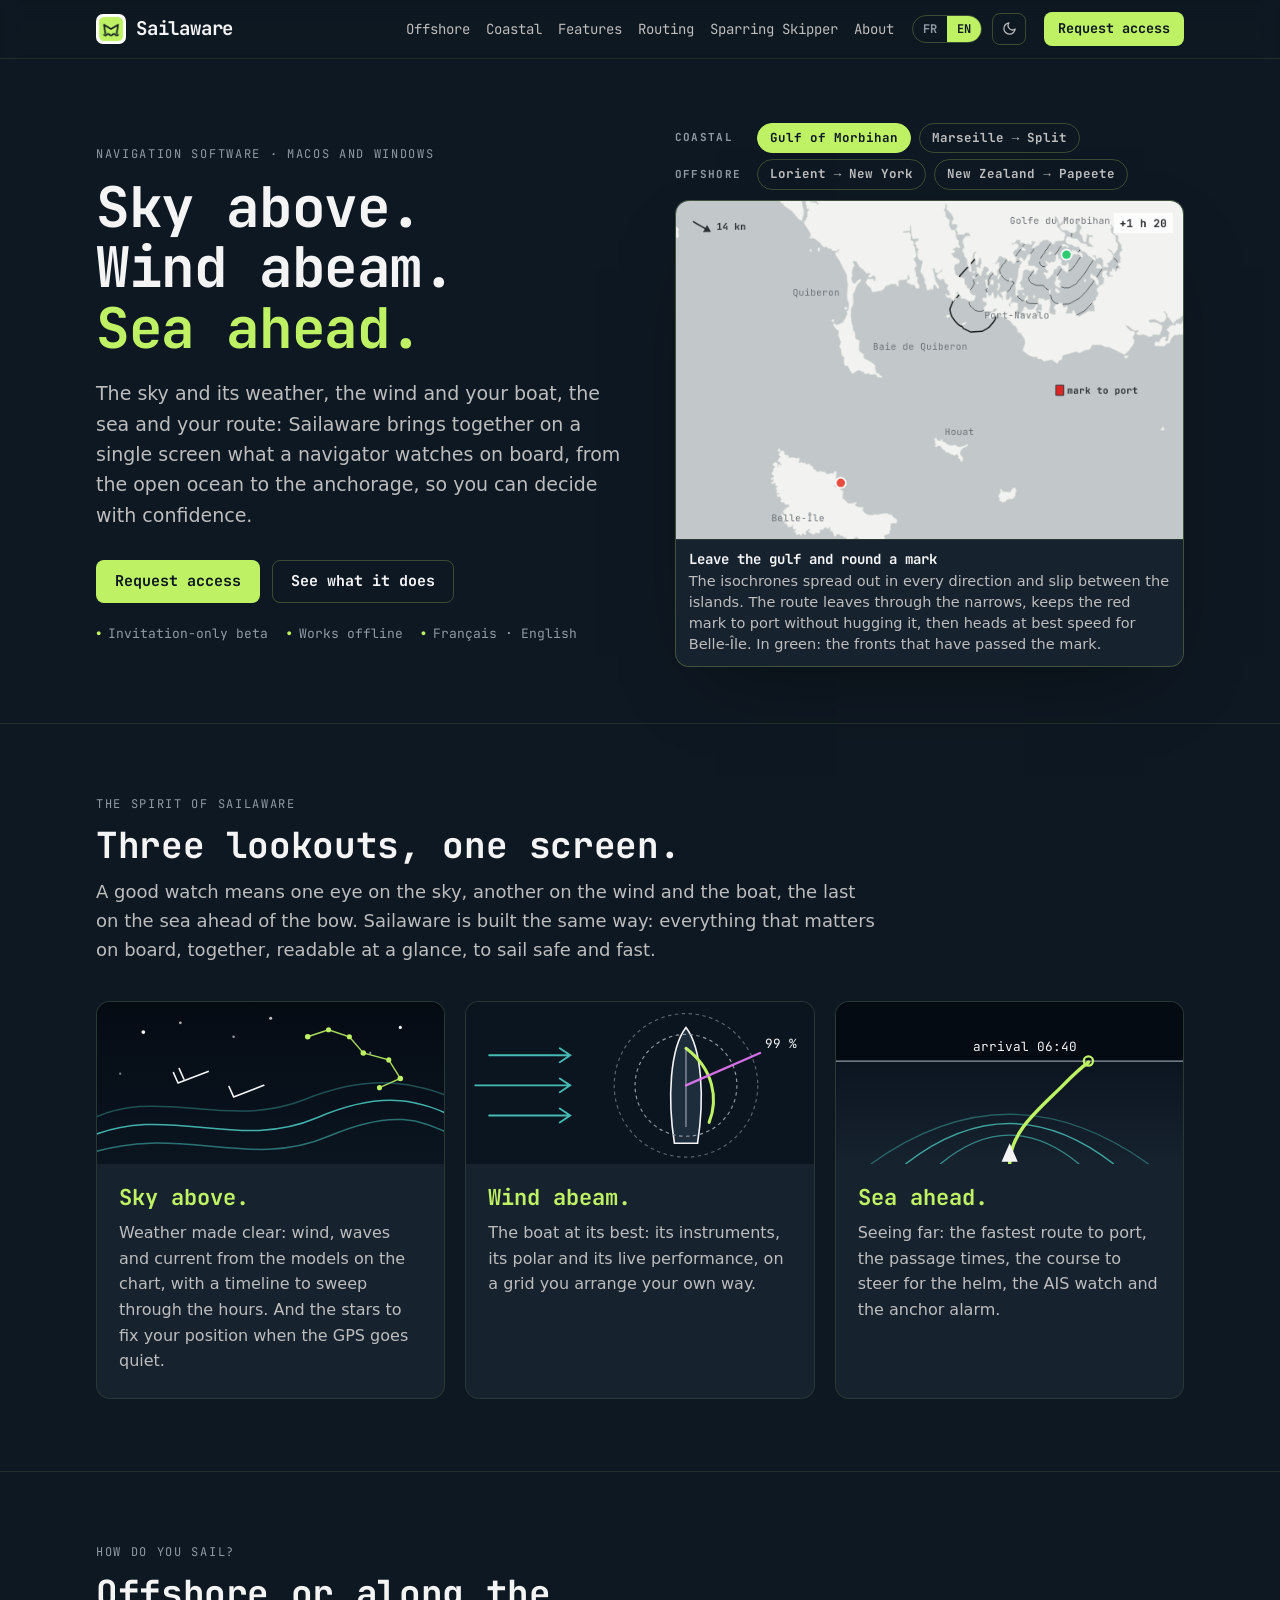
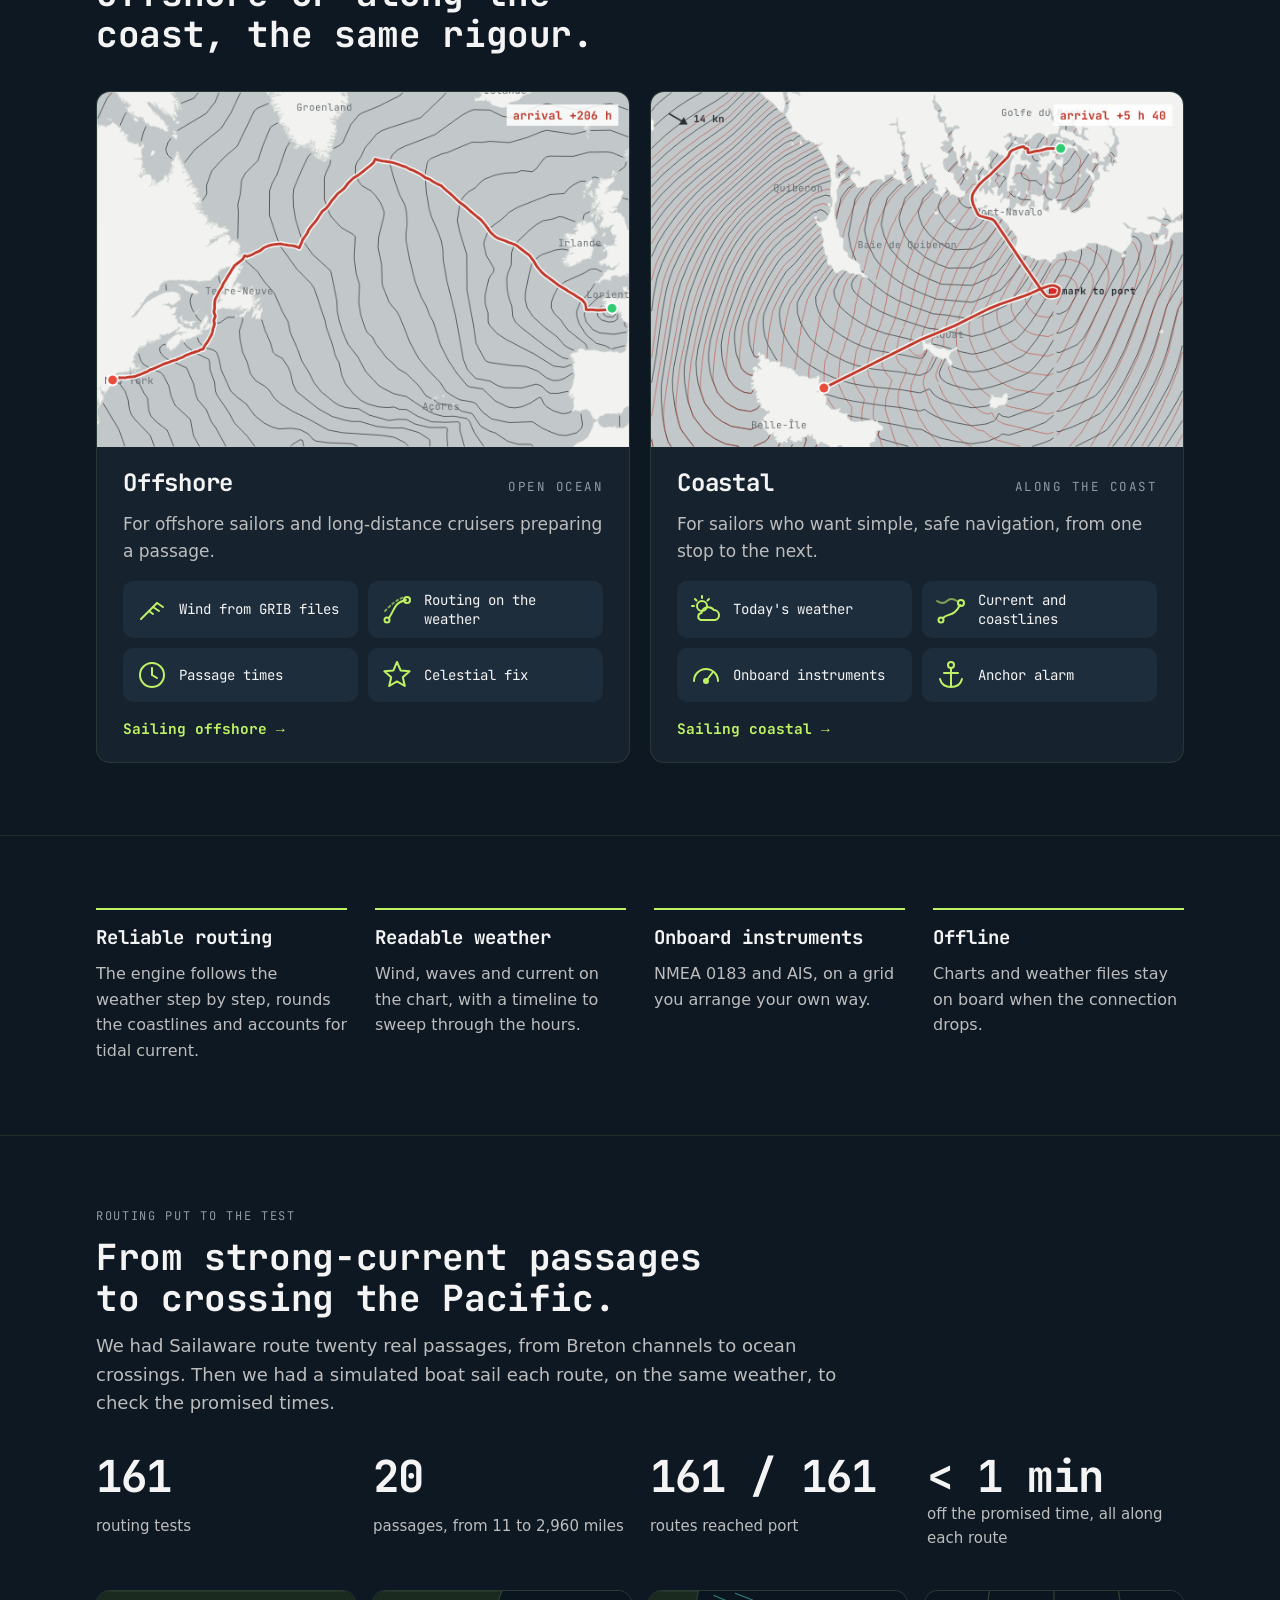
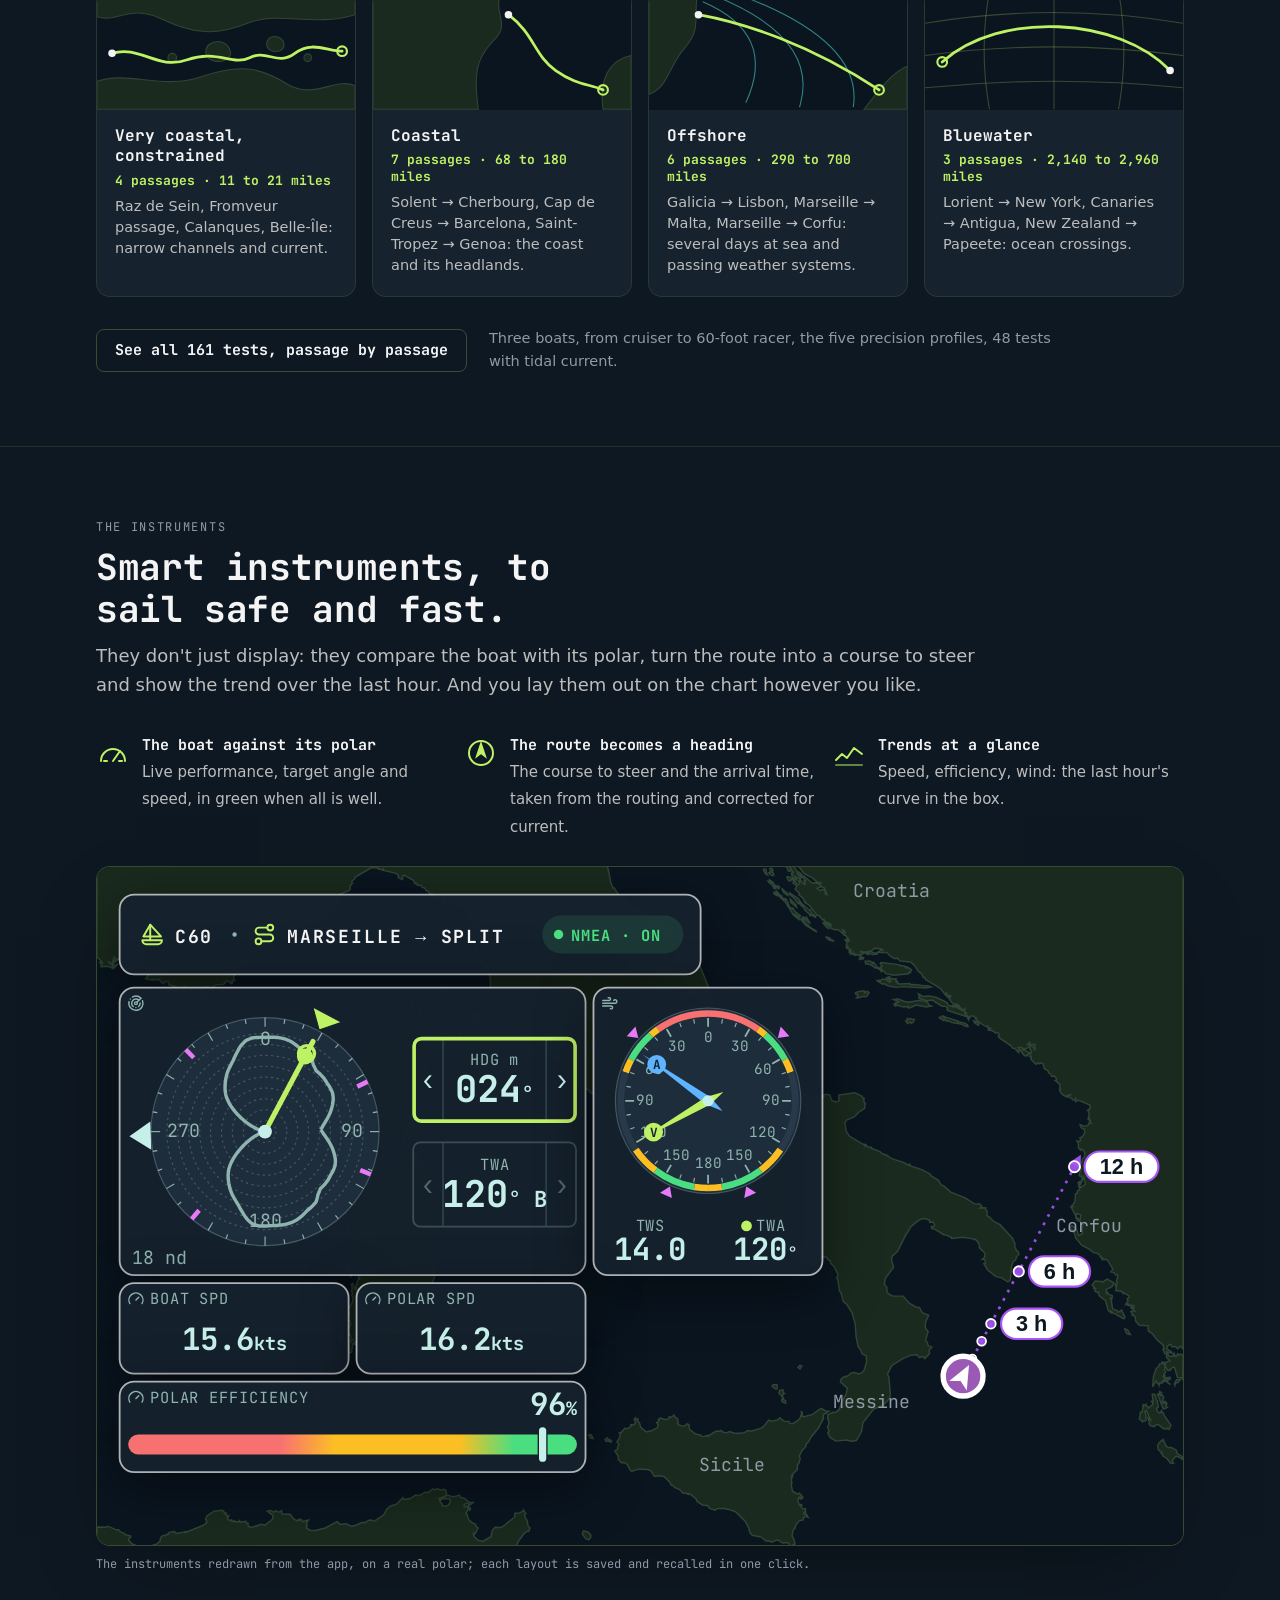
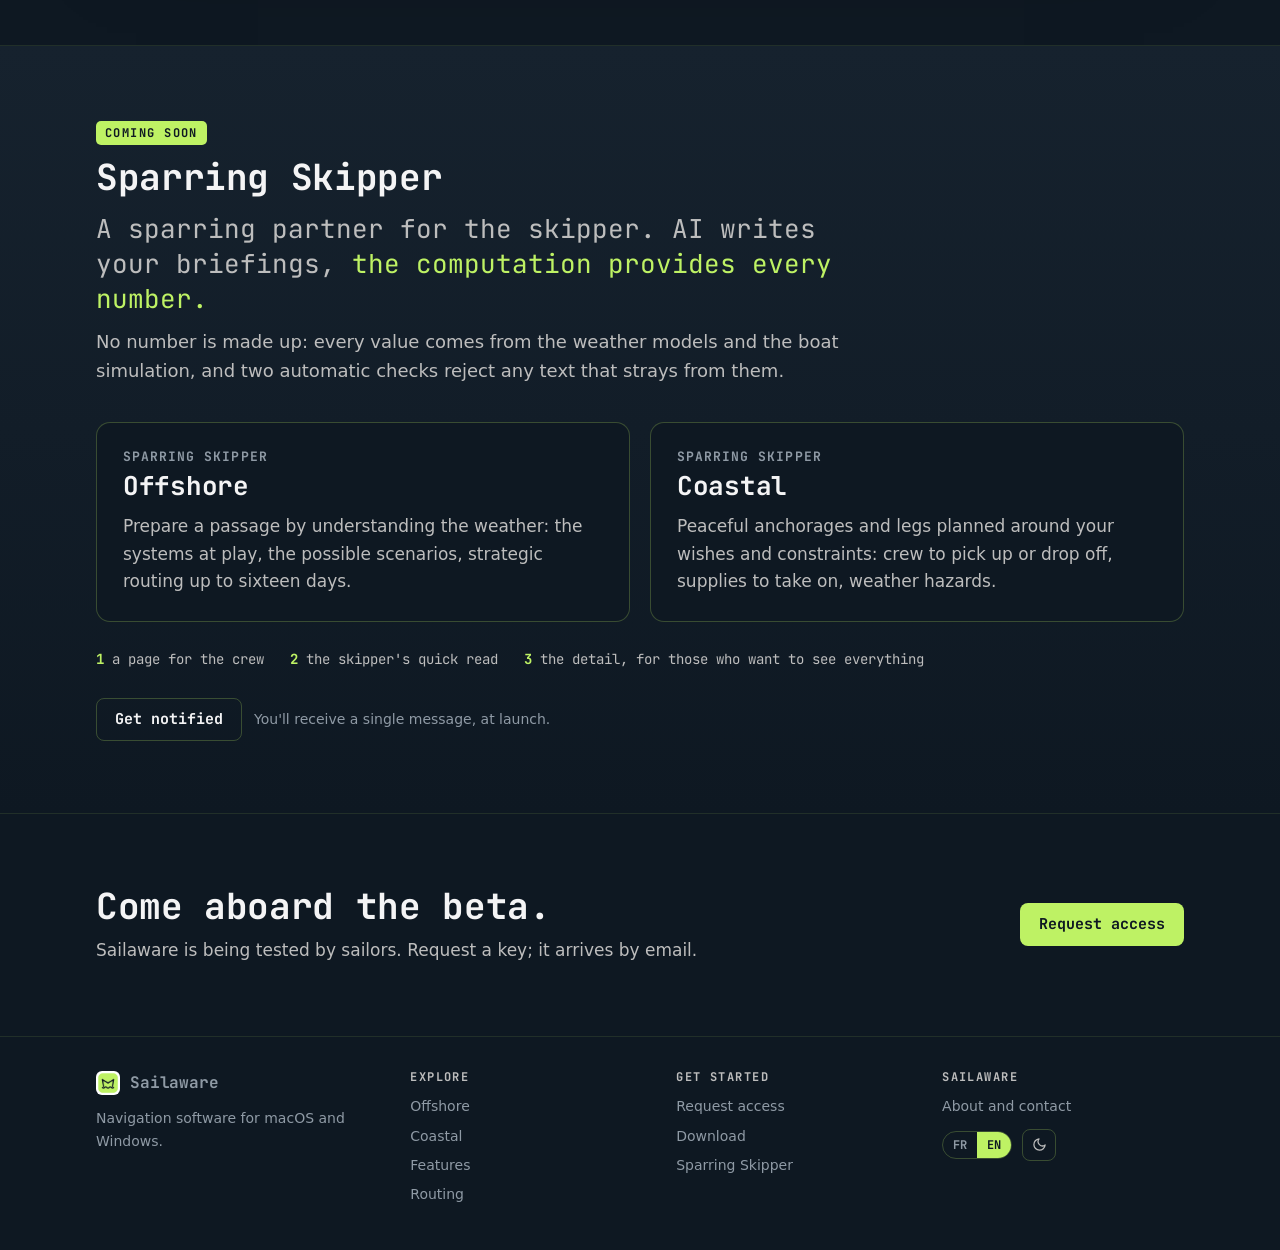
==== commit 70b18f14: "feat(site): des maquettes fidèles à l'application — dix domaines de Fonctionnalités, Offshore, Coast" ====
--- a/index.html
+++ b/index.html
@@ -15,6 +15,8 @@
 <link rel="stylesheet" href="assets/site.css">
 <script src="assets/site.js"></script>
 <script src="assets/scenes.js"></script>
+<script src="assets/maquettes.js"></script>
+<script src="assets/maquettes/instruments.js"></script>
 <style>
 /* appel final */
 .fin .wrap { display: flex; flex-wrap: wrap; align-items: center; justify-content: space-between; gap: 22px; padding-block: 64px; }
@@ -277,17 +279,8 @@
       <div class="arg"><svg viewBox="0 0 34 34" fill="none" stroke="currentColor" stroke-width="2" stroke-linecap="round"><circle cx="17" cy="17" r="12"/><path d="M17 8 l 4 12 l -4 -3 l -4 3 z" fill="currentColor"/></svg><div><b data-en="The route becomes a heading">La route devient un cap</b><span data-en="The course to steer and the arrival time, taken from the routing and corrected for current.">Le cap à suivre et l'heure d'arrivée, tirés du routage et corrigés du courant.</span></div></div>
       <div class="arg"><svg viewBox="0 0 34 34" fill="none" stroke="currentColor" stroke-width="2" stroke-linecap="round" stroke-linejoin="round"><path d="M4 24 l 6 -6 l 5 4 l 7 -10 l 8 6"/><path d="M4 29 h 26" opacity=".5"/></svg><div><b data-en="Trends at a glance">La tendance d'un coup d'œil</b><span data-en="Speed, efficiency, wind: the last hour's curve in the box.">Vitesse, efficacité, vent : la courbe de la dernière heure dans la case.</span></div></div>
     </div>
-    <div class="dispositions" role="group" aria-label="Dispositions d'exemple" data-en-aria-label="Example layouts">
-      <span class="lib" data-en="My layouts">Mes dispositions</span>
-      <button type="button" data-disp="traversee" aria-pressed="true" data-en="Passage">Traversée</button>
-      <button type="button" data-disp="cotier" aria-pressed="false" data-en="Coastal">Côtier</button>
-      <button type="button" data-disp="minimal" aria-pressed="false">Minimal</button>
-    </div>
-    <div class="ecran-instr" id="ecran-instr">
-      <canvas id="fond-instr" width="600" height="400" aria-hidden="true"></canvas>
-      <div class="plateau" id="plateau" aria-label="Les instruments de Sailaware posés sur la carte" data-en-aria-label="Sailaware's instruments laid out on the chart"></div>
-    </div>
-    <p class="legende-instr" data-en="The instruments redrawn from the app (night mode); example values. Each layout is saved and recalled in one click.">Les instruments redessinés d'après l'application (mode nuit) ; valeurs d'exemple. Chaque disposition s'enregistre et se rappelle d'un clic.</p>
+    <figure class="ecran-maquette" data-maquette="instruments" role="img" aria-label="Les instruments de Sailaware posés sur la carte" data-en-aria-label="Sailaware's instruments laid out on the chart"></figure>
+    <p class="legende-instr" data-en="The instruments redrawn from the app, on a real polar; each layout is saved and recalled in one click.">Les instruments redessinés d'après l'application, sur une vraie polaire ; chaque disposition s'enregistre et se rappelle d'un clic.</p>
   </div>
 </section>
 
--- a/assets/site.css
+++ b/assets/site.css
@@ -15,6 +15,7 @@
   --iso: #4ecdc4; --route: #bef264;
   --c-wind: #4ECDC4; --c-speed: #F472B6; --c-heading: #F1C40F; --c-time: #FCA5A5; --c-cap: #E879F9; --c-current: #4FC3F7;
   --banner: #f59e0b;
+  --danger: #f87171; --success: #4ade80; --warning: #fbbf24; /* index.css de l'application, nuit */
   --mono: "JetBrains Mono", ui-monospace, SFMono-Regular, Menlo, monospace;
   --sans: "IBM Plex Sans", system-ui, -apple-system, "Segoe UI", sans-serif;
   color-scheme: dark;
@@ -28,6 +29,7 @@
   --iso: #0b7d74; --route: #4d7c0f;
   --c-wind: #037063; --c-speed: #BD1E65; --c-heading: #916903; --c-time: #C61908; --c-cap: #a21caf; --c-current: #096B94;
   --banner: #945104;
+  --danger: #dc2626; --success: #0f7033; --warning: #945104; /* index.css de l'application, jour */
   color-scheme: light;
 } }
 :root[data-theme="light"] {
@@ -39,6 +41,7 @@
   --iso: #0b7d74; --route: #4d7c0f;
   --c-wind: #037063; --c-speed: #BD1E65; --c-heading: #916903; --c-time: #C61908; --c-cap: #a21caf; --c-current: #096B94;
   --banner: #945104;
+  --danger: #dc2626; --success: #0f7033; --warning: #945104; /* index.css de l'application, jour */
   color-scheme: light;
 }
 
@@ -277,3 +280,40 @@
 @media (max-width: 620px) {
   header.top .outils .icon-btn { display: none; }
 }
+
+/* les maquettes dessinées (assets/maquettes.js, assets/maquettes/*.js) : formes et couleurs relevées dans l'application */
+.mq-lieu { font: 500 10px var(--mono); fill: var(--dim); }
+.mq-vecteur { stroke: #E74C3C; stroke-width: 1.5; stroke-opacity: .5; stroke-dasharray: 4 3; }
+.mq-cible { fill: #E74C3C; stroke: rgb(0 0 0 / .4); stroke-width: .6; }
+.mq-clignote { animation: mq-clignote 1s steps(1, end) infinite; }
+@keyframes mq-clignote { 50% { opacity: .25; } }
+@media (prefers-reduced-motion: reduce) { .mq-clignote { animation: none; } }
+.mq-foi { stroke: #A855F7; stroke-width: 1.6; stroke-dasharray: 5 4; }
+.mq-etiq { font-family: var(--mono); paint-order: stroke; stroke: var(--sea); stroke-width: 3px; stroke-linejoin: round; }
+.mq-nom { font-size: 10px; font-weight: 600; fill: var(--fg); }
+.mq-l2 { font-size: 9px; fill: var(--muted); }
+.mq-l2.mq-collision { fill: #ef4444; font-weight: 700; }
+.mq-l2.mq-vigilance { fill: #f39c12; font-weight: 700; }
+.mq-panneau rect { fill: var(--surface); fill-opacity: .95; stroke: var(--line-strong); }
+.mq-panneau text { font-family: var(--mono); }
+.mq-p-tete { font-size: 9.5px; font-weight: 700; fill: var(--accent); text-transform: uppercase; letter-spacing: .06em; }
+.mq-p-filet { stroke: var(--line-strong); }
+.mq-p-nom { font-size: 9.5px; font-weight: 600; fill: var(--fg); }
+.mq-p-meta { font-size: 8.5px; fill: var(--dim); }
+.mq-p-lien { font-size: 9px; fill: var(--accent); text-decoration: underline; }
+.mq-anime { position: relative; width: 100%; height: 100%; }
+.mq-anime canvas, .mq-anime svg { position: absolute; inset: 0; width: 100%; height: 100%; object-fit: cover; }
+.mq-blanc { fill: var(--fg); }
+.mq-ok { font: 700 8.5px var(--mono); fill: #4ade80; }
+.mq-gris { font: 500 8.5px var(--mono); fill: var(--dim); }
+.mq-gros { font-size: 11px; }
+.mq-heure { font: 700 9.5px var(--mono); fill: var(--accent); }
+.mq-fichier { font: 500 7.6px var(--mono); fill: var(--fg); }
+.mq-ligne { fill: var(--surface-2); }
+.mq-actif { fill: color-mix(in srgb, var(--accent) 18%, transparent); }
+.mq-trait, .mq-trait-acc { fill: none; stroke-width: 1.2; stroke-linecap: round; stroke-linejoin: round; }
+.mq-trait { stroke: var(--dim); }
+.mq-trait-acc { stroke: var(--accent); }
+/* le cadre d'une maquette posée dans une page (<figure class="ecran-maquette" data-maquette="…">) */
+.ecran-maquette { margin: 0; aspect-ratio: 16 / 10; border-radius: 14px; overflow: hidden; border: 1px solid var(--line-strong); background: var(--sea); box-shadow: 0 30px 80px -40px rgb(0 0 0 / .6); }
+.ecran-maquette svg { display: block; width: 100%; height: 100%; }
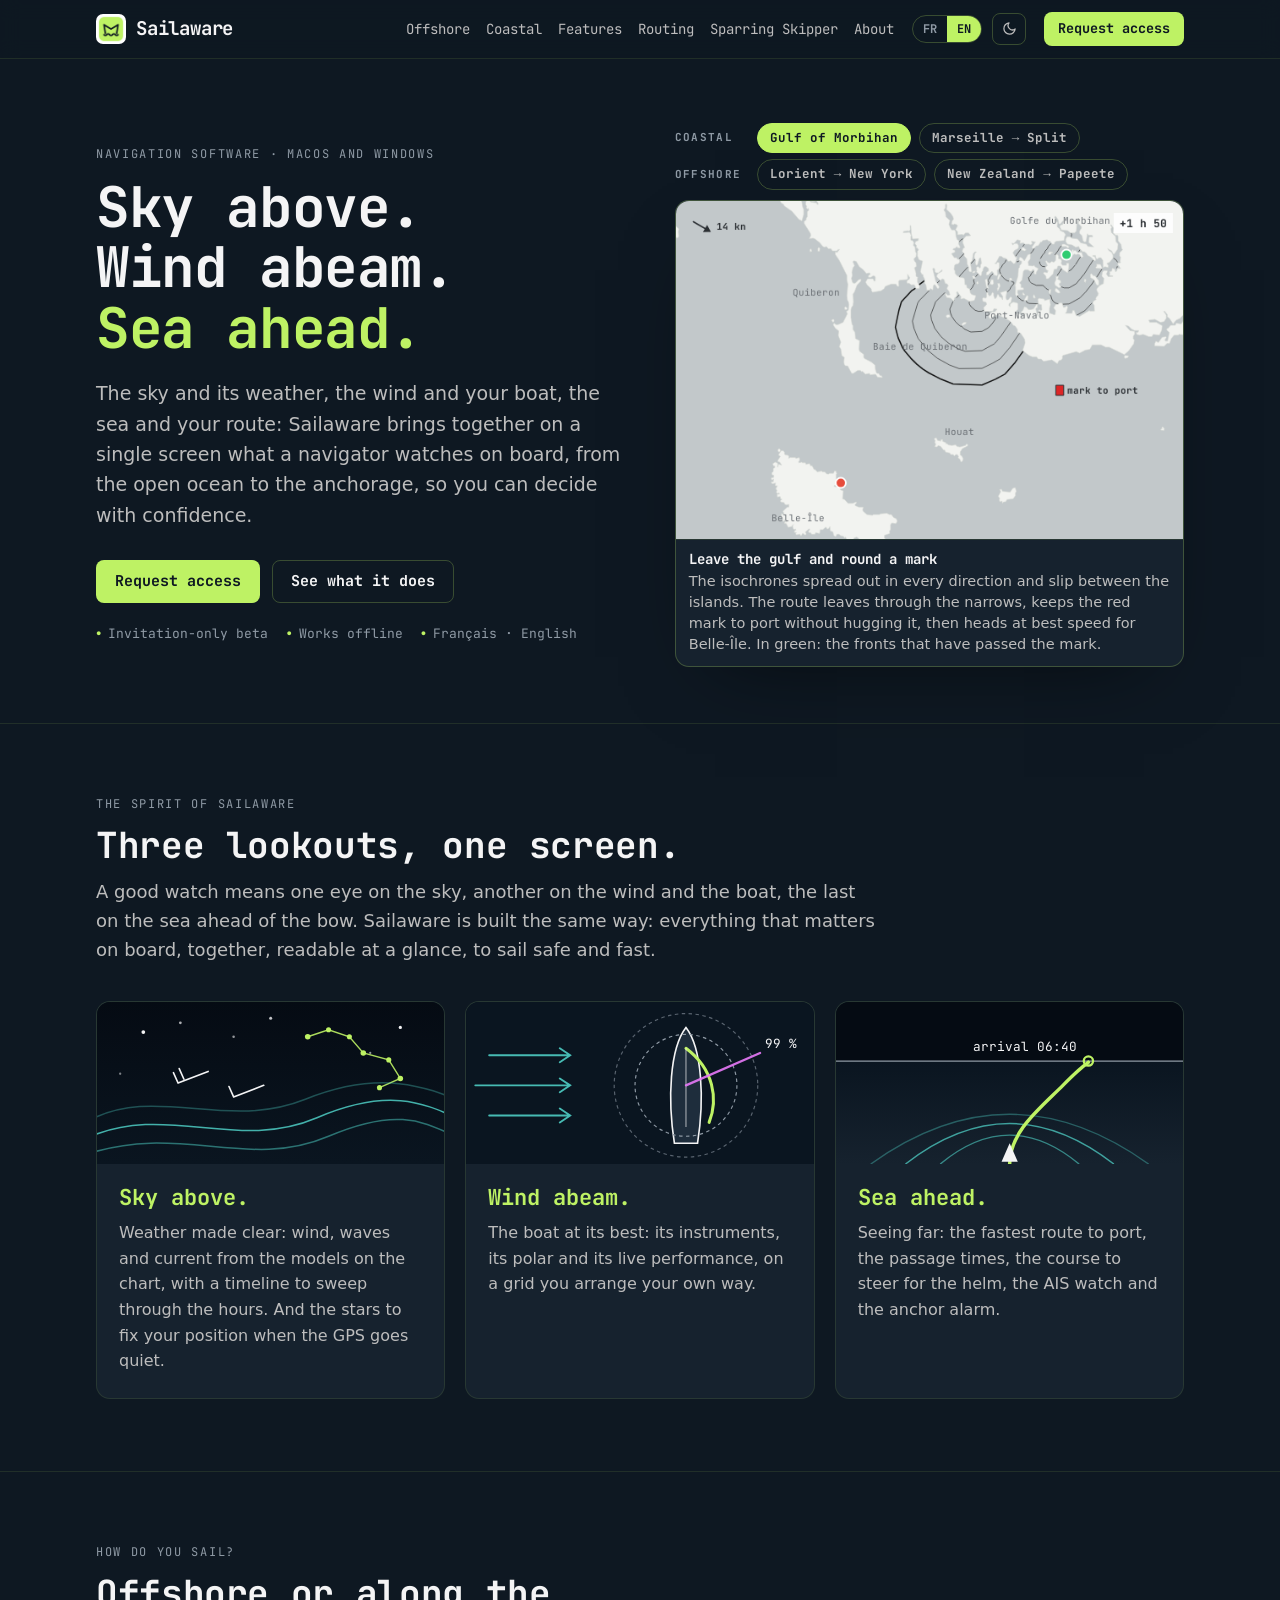
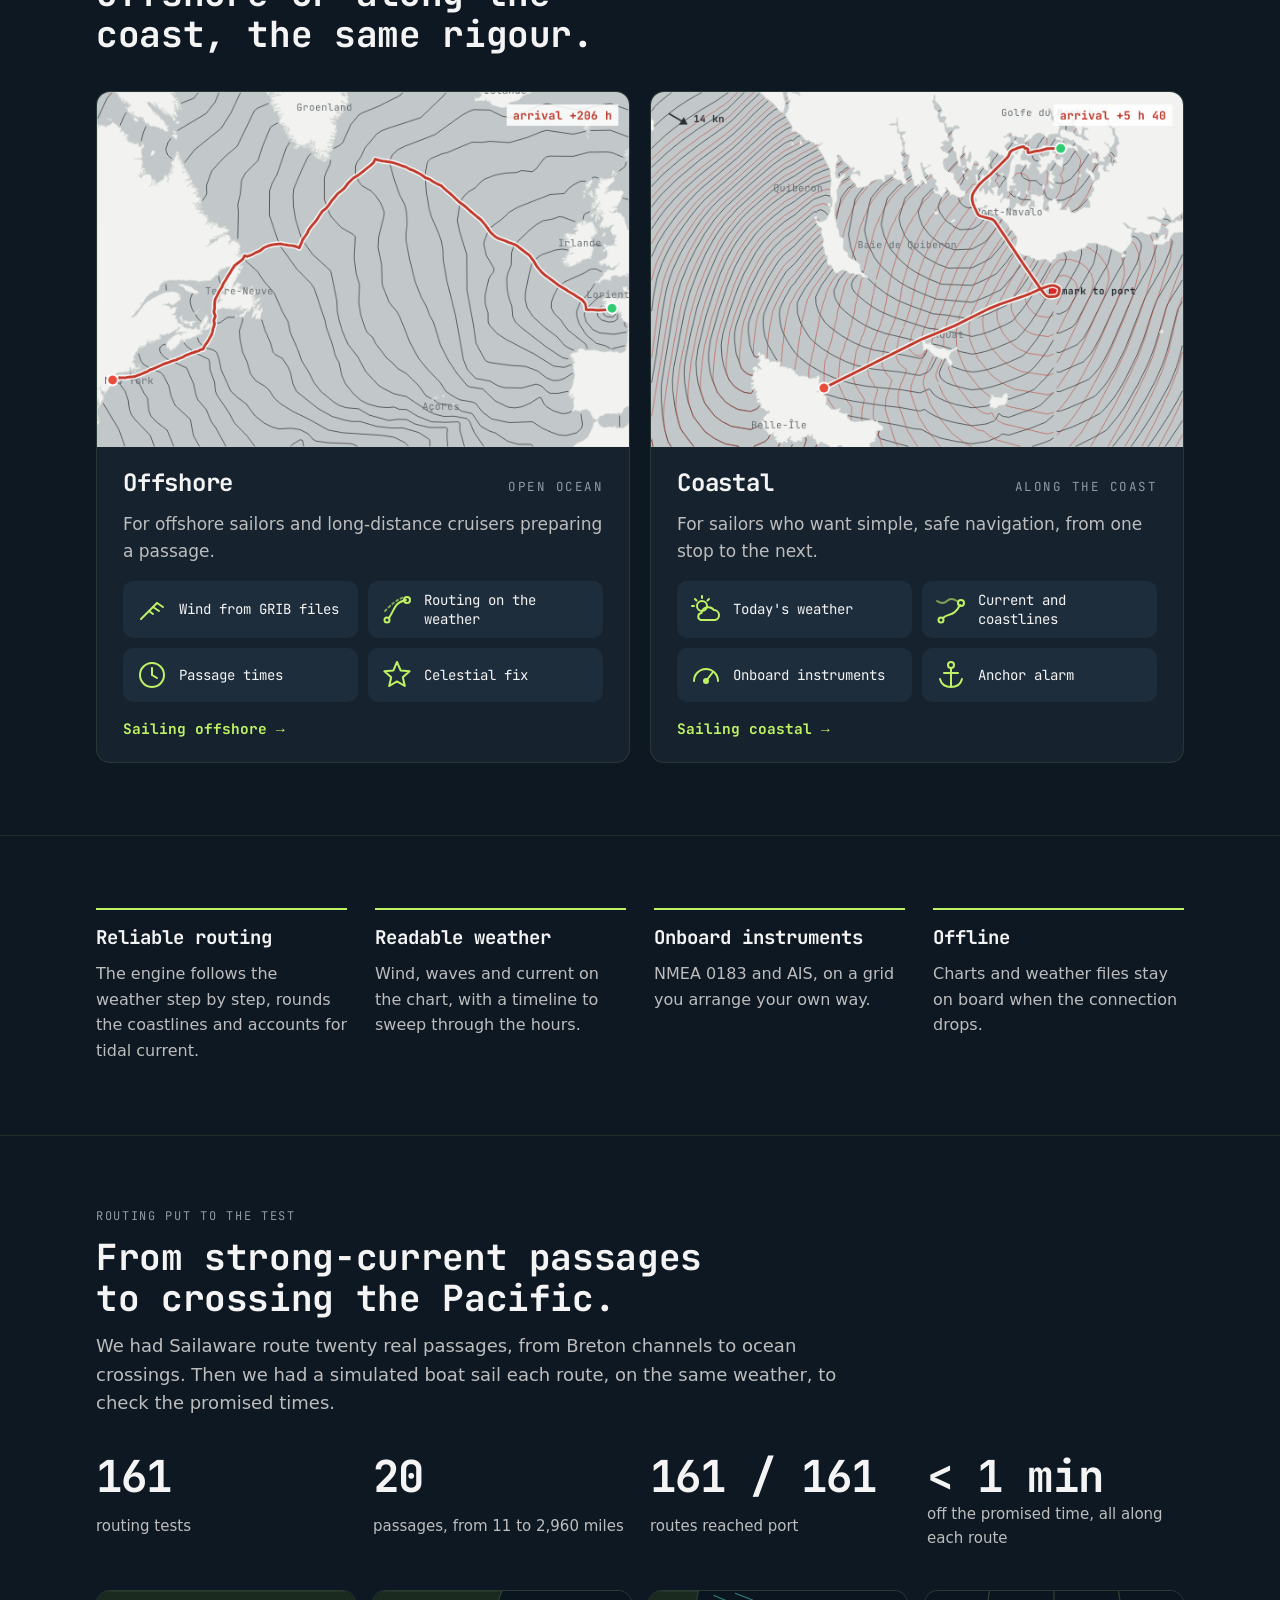
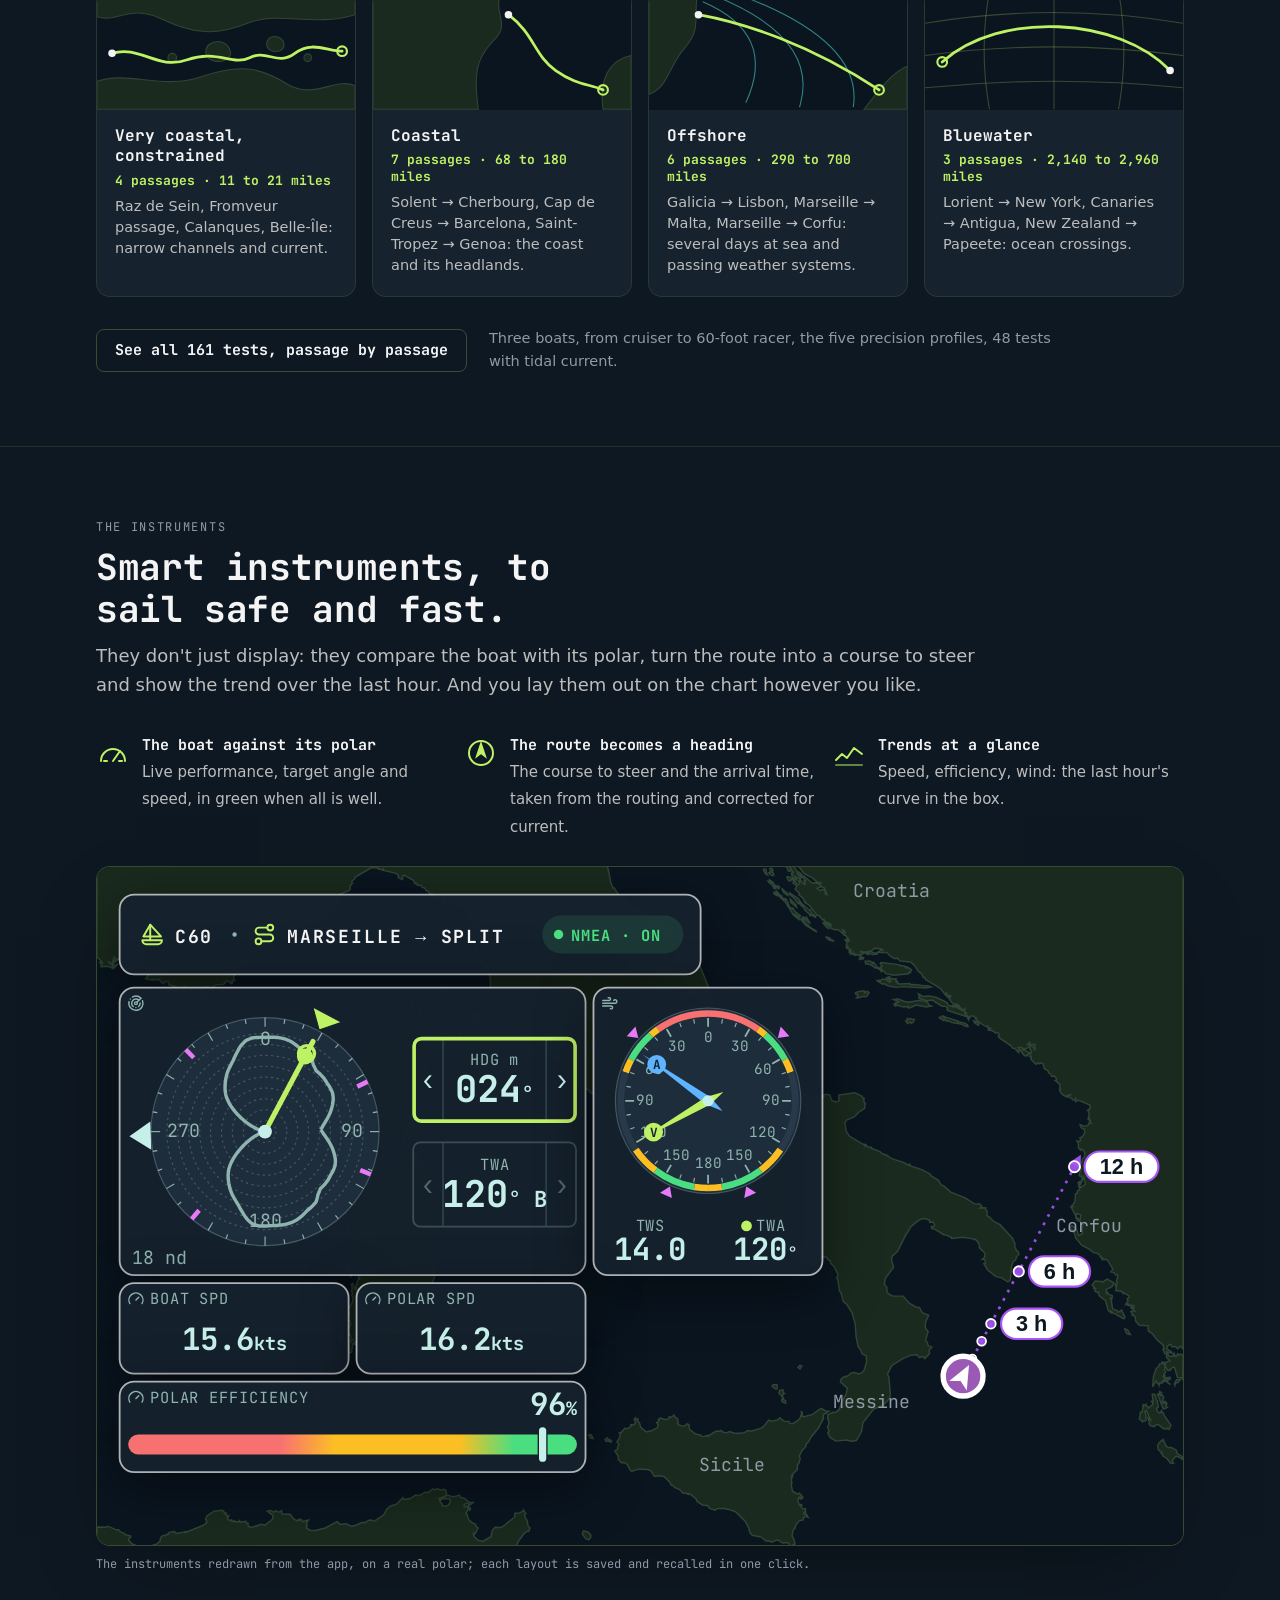
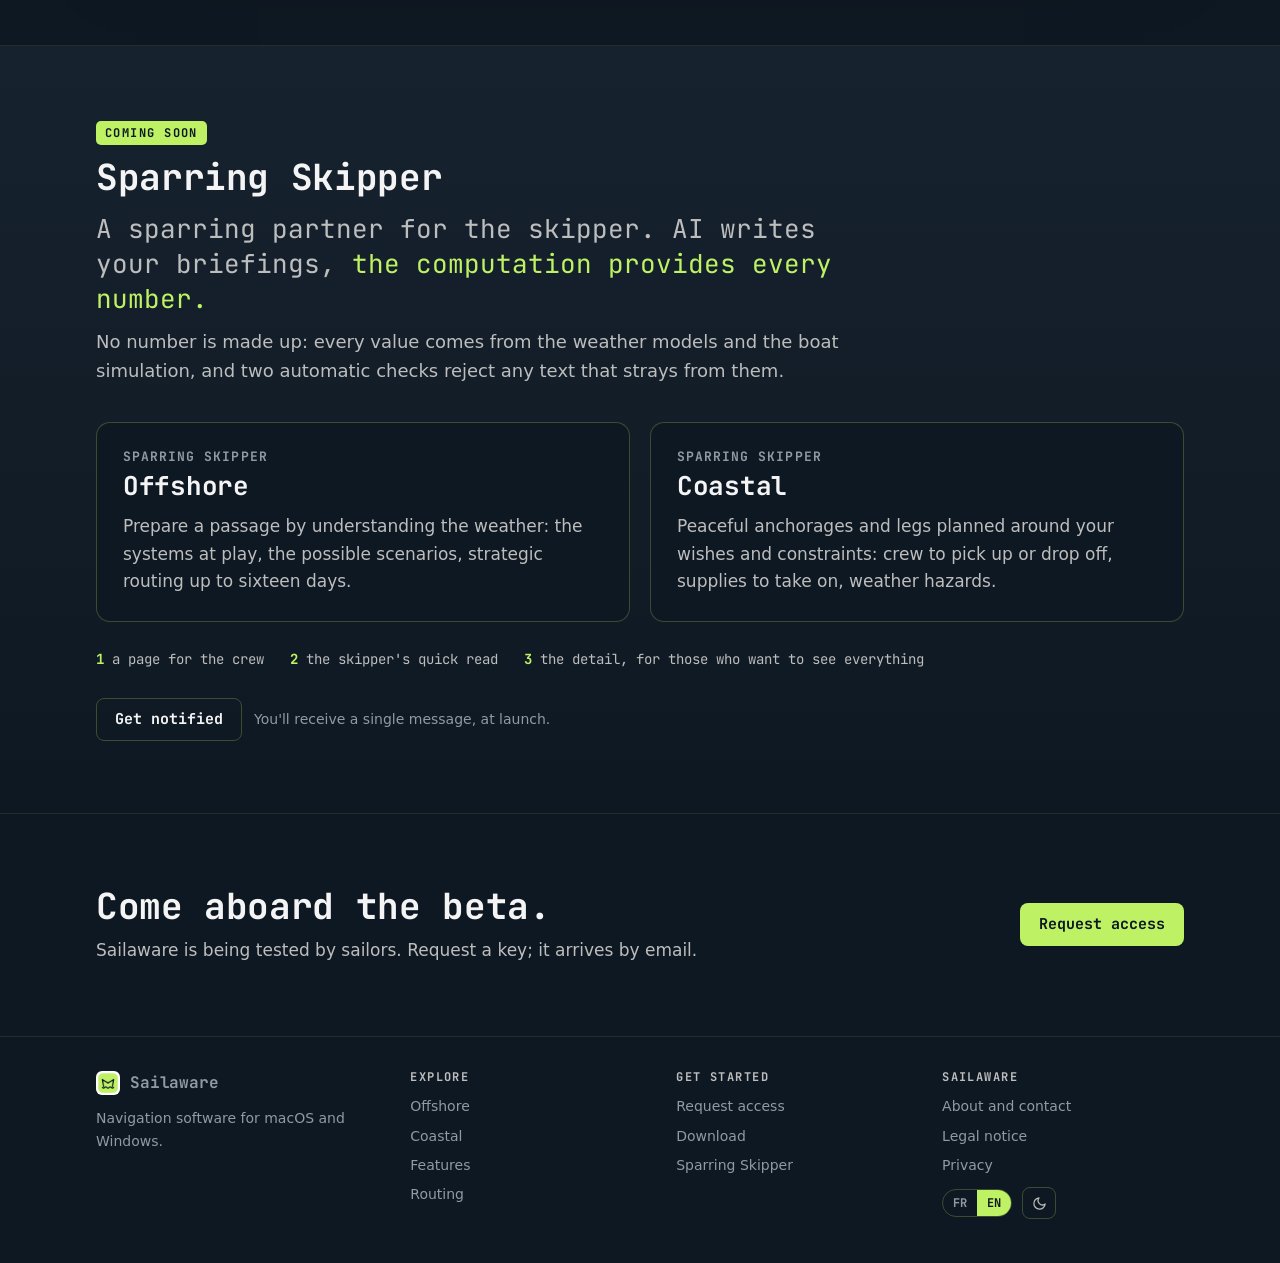
==== commit 09d692d6: "feat(site): mentions légales et confidentialité, liées au pied de chaque page (8.1) - mentions-legal" ====
--- a/index.html
+++ b/index.html
@@ -323,7 +323,7 @@
     <div><a class="marque" href="index.html" style="font-size:16px"><img alt="" src="assets/logo.png" style="width:24px;height:24px;border-radius:6px">Sailaware</a><p style="margin-top:12px" data-en="Navigation software for macOS and Windows.">Logiciel de navigation pour macOS et Windows.</p></div>
     <div><h4 data-en="Explore">Naviguer</h4><ul><li><a href="offshore.html">Offshore</a></li><li><a href="coastal.html">Coastal</a></li><li><a href="features.html" data-en="Features">Fonctionnalités</a></li><li><a href="routing.html" data-en="Routing">Le routage</a></li></ul></div>
     <div><h4 data-en="Get started">Commencer</h4><ul><li><a href="download.html#acces" data-en="Request access">Demander l'accès</a></li><li><a href="download.html" data-en="Download">Télécharger</a></li><li><a href="sparring-skipper.html">Sparring Skipper</a></li></ul></div>
-    <div><h4>Sailaware</h4><ul><li><a href="about.html" data-en="About and contact">À propos et contact</a></li><li class="reglages"><div class="pill-toggle" role="group" aria-label="Langue" data-en-aria-label="Language"><button type="button" data-lang="fr" aria-pressed="true">FR</button><button type="button" data-lang="en" aria-pressed="false">EN</button></div><button class="icon-btn theme-btn" type="button" aria-label="Basculer jour / nuit" data-en-aria-label="Switch day / night"><svg width="15" height="15" viewBox="0 0 24 24" fill="none" stroke="currentColor" stroke-width="2" stroke-linecap="round" stroke-linejoin="round"><path d="M21 12.79A9 9 0 1 1 11.21 3 7 7 0 0 0 21 12.79z"/></svg></button></li></ul></div>
+    <div><h4>Sailaware</h4><ul><li><a href="about.html" data-en="About and contact">À propos et contact</a></li><li><a href="mentions-legales.html" data-en="Legal notice">Mentions légales</a></li><li><a href="confidentialite.html" data-en="Privacy">Confidentialité</a></li><li class="reglages"><div class="pill-toggle" role="group" aria-label="Langue" data-en-aria-label="Language"><button type="button" data-lang="fr" aria-pressed="true">FR</button><button type="button" data-lang="en" aria-pressed="false">EN</button></div><button class="icon-btn theme-btn" type="button" aria-label="Basculer jour / nuit" data-en-aria-label="Switch day / night"><svg width="15" height="15" viewBox="0 0 24 24" fill="none" stroke="currentColor" stroke-width="2" stroke-linecap="round" stroke-linejoin="round"><path d="M21 12.79A9 9 0 1 1 11.21 3 7 7 0 0 0 21 12.79z"/></svg></button></li></ul></div>
   </div>
 </footer>
 
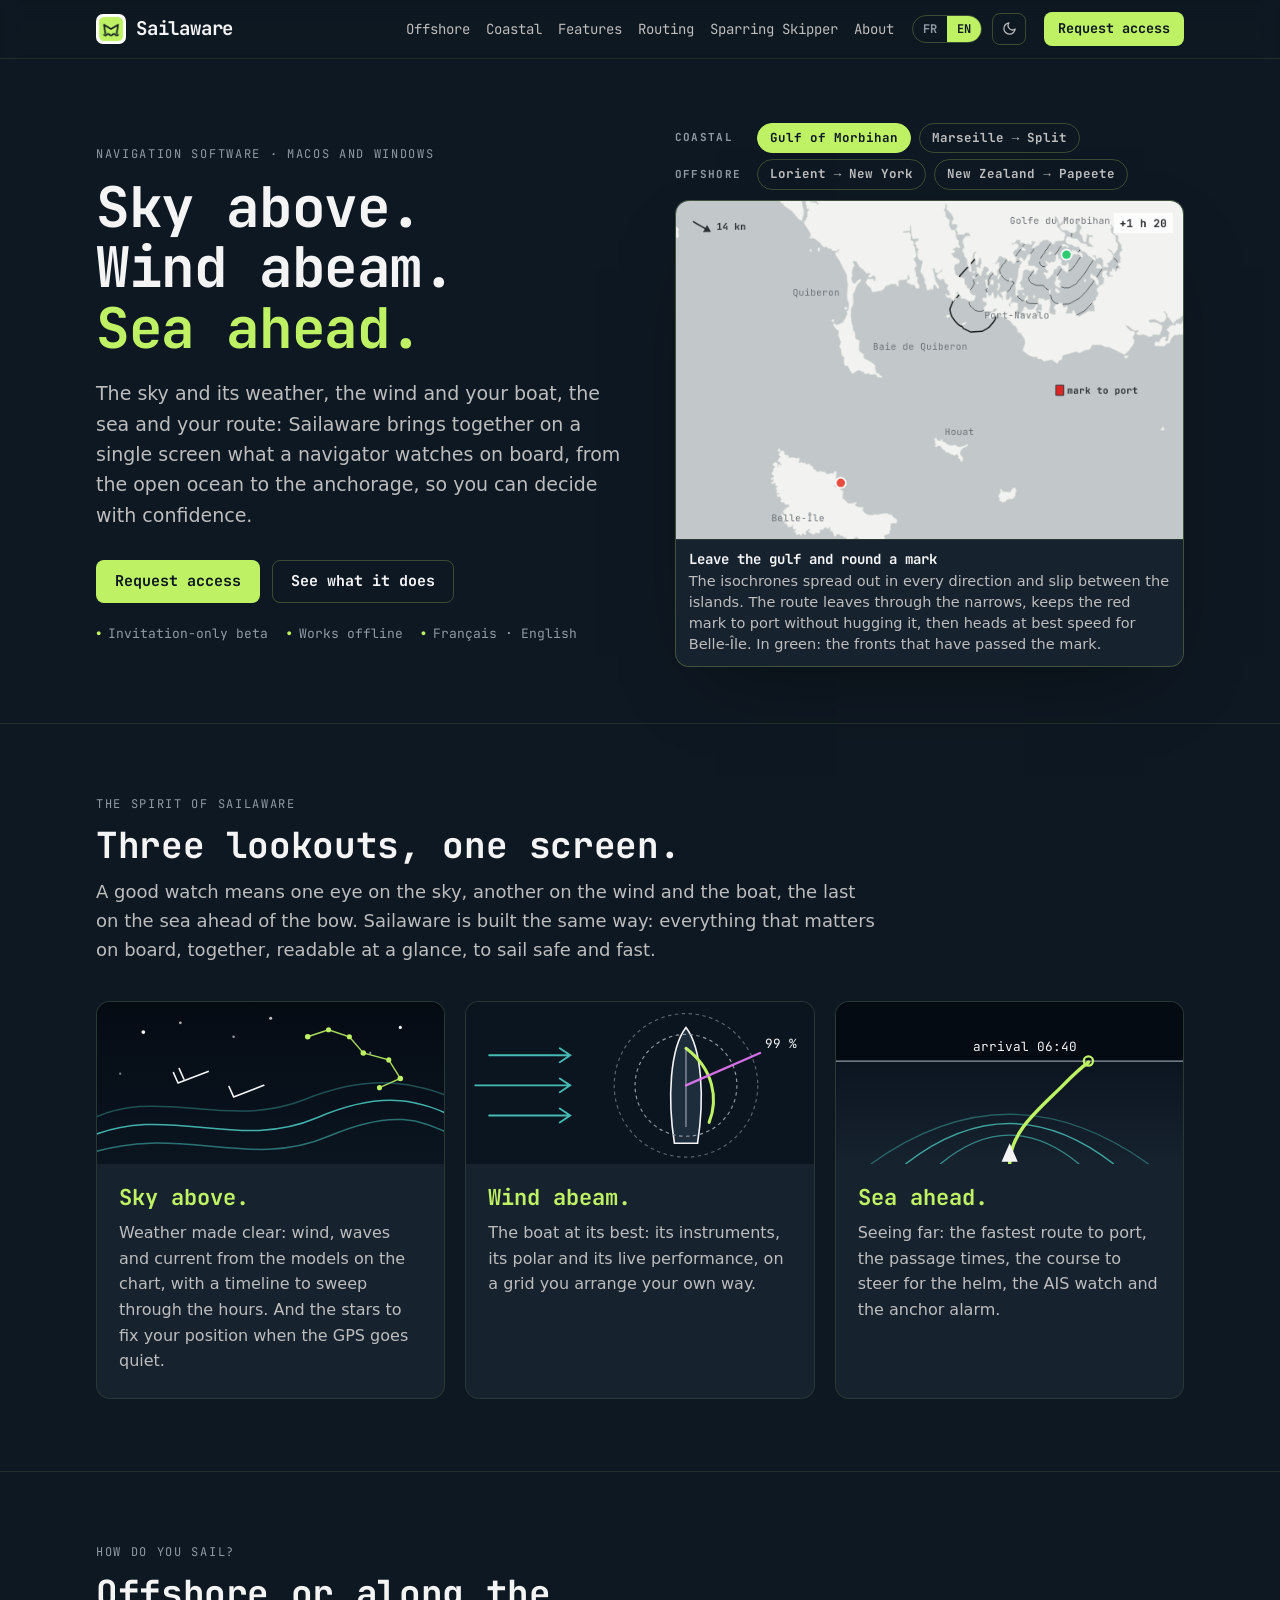
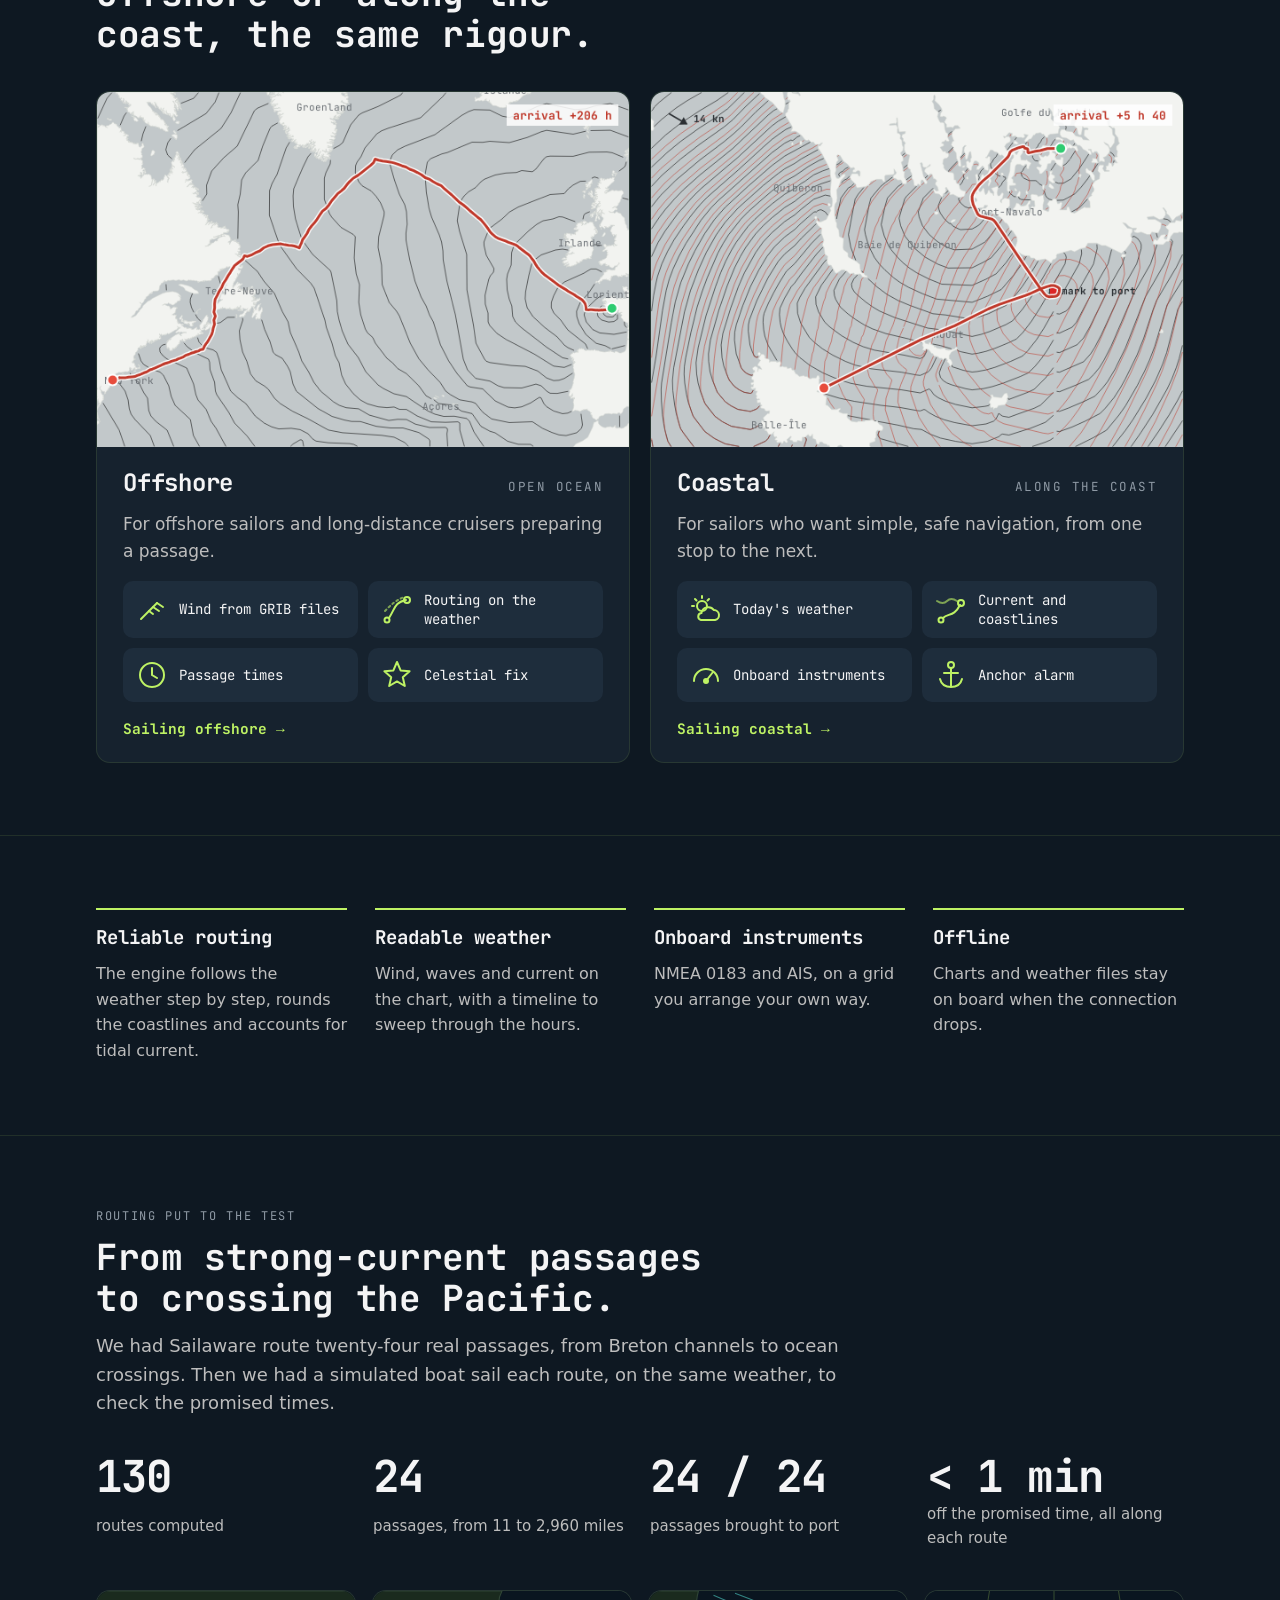
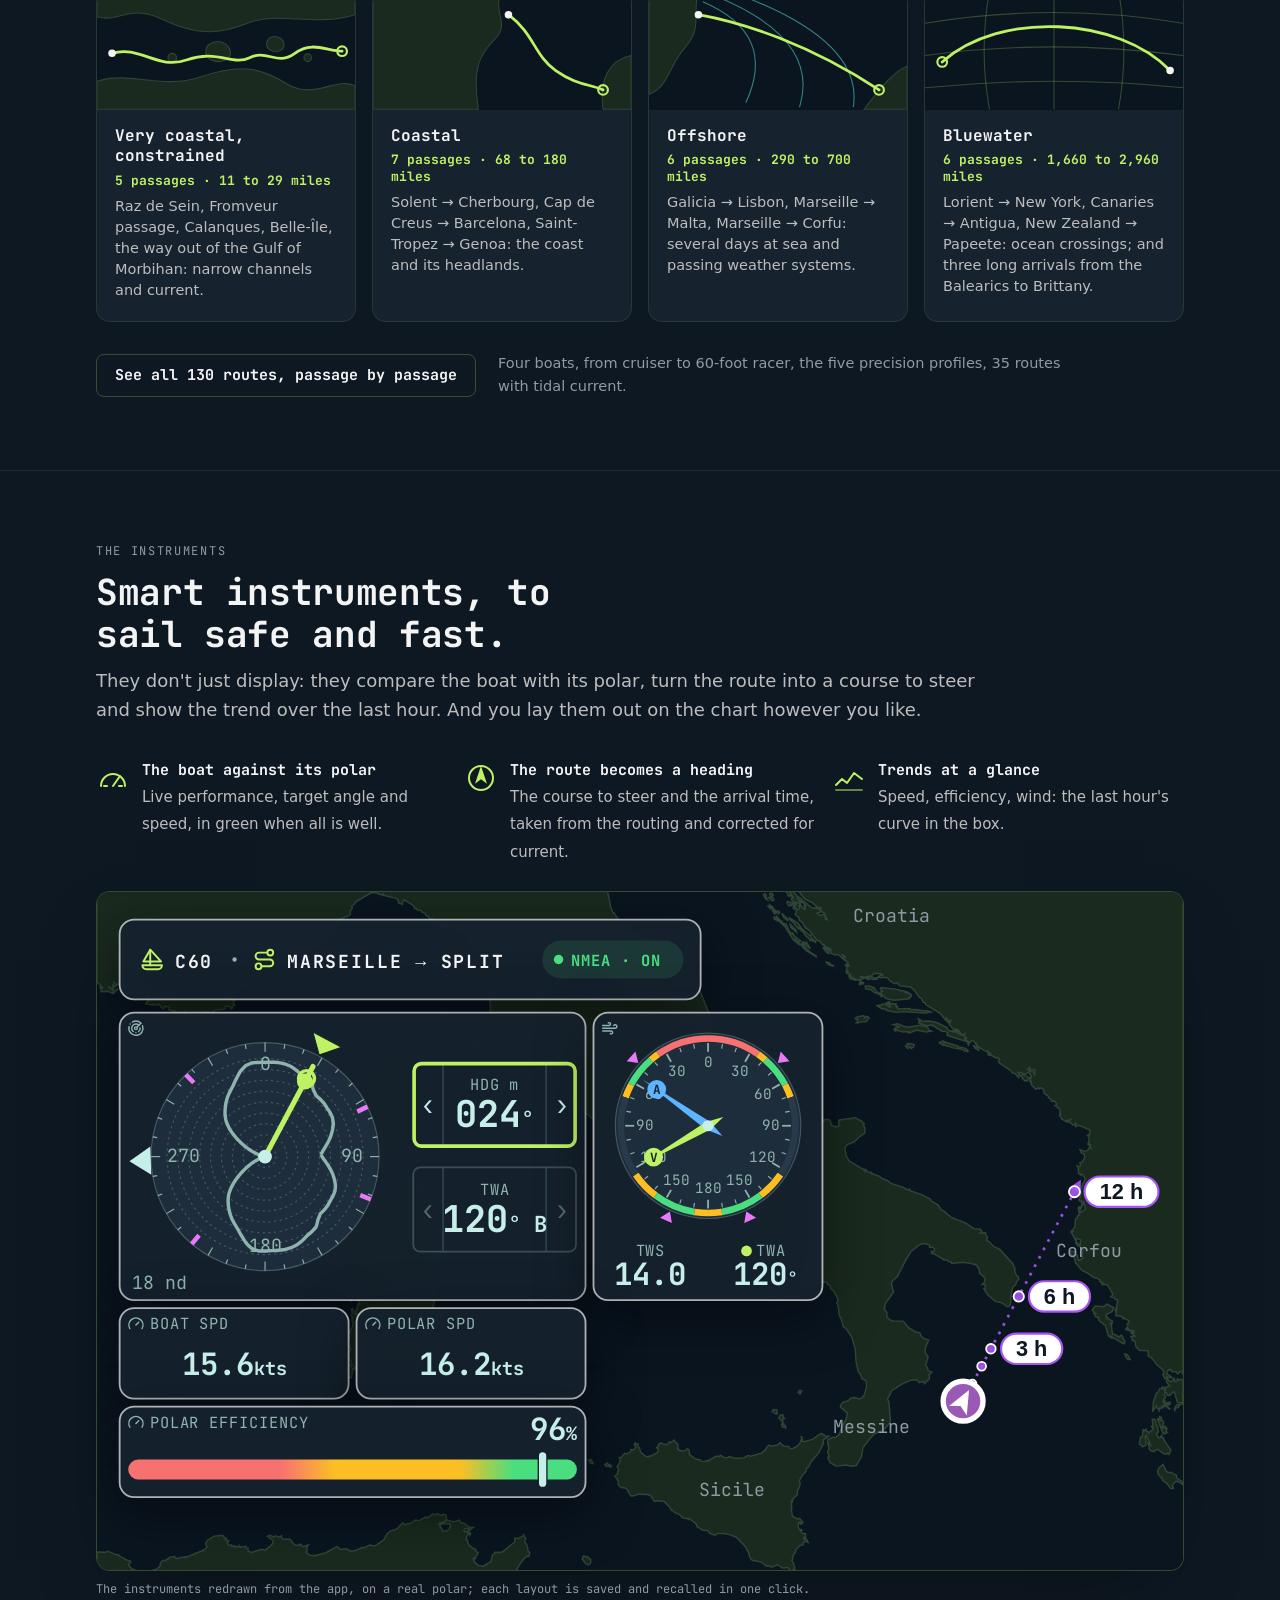
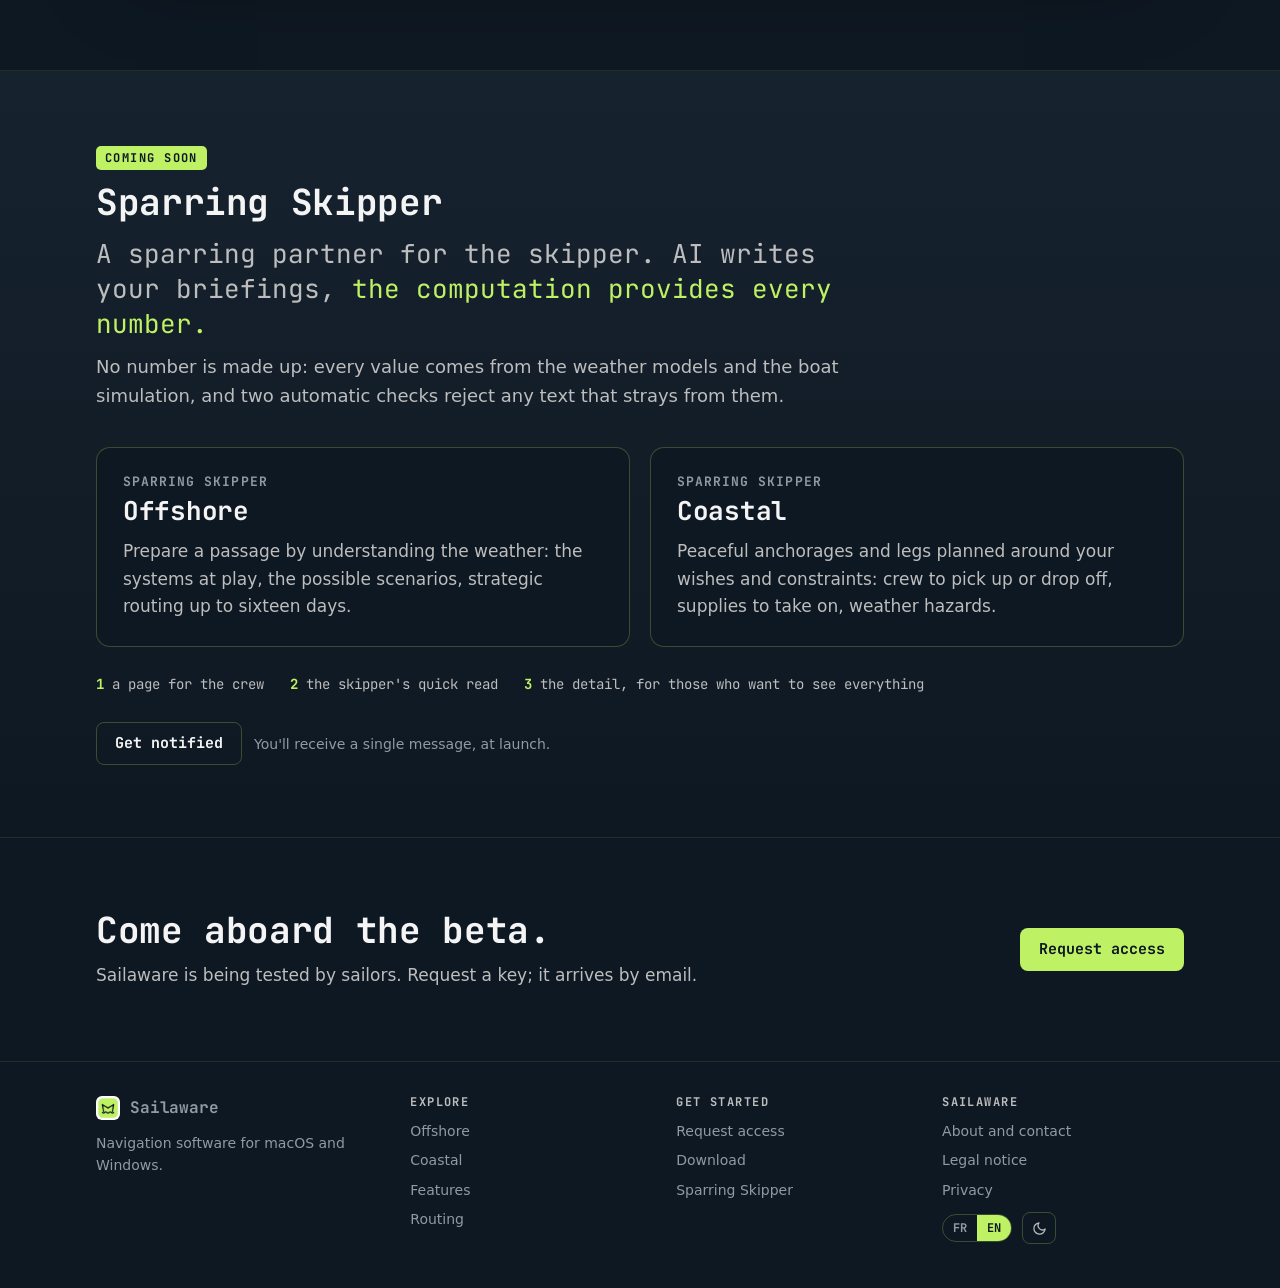
==== commit 5039df8f: "feat(site): les résultats du banc du 11/11 — 24 voyages, 130 routes, cinq profils, et leur PDF (4.15" ====
--- a/index.html
+++ b/index.html
@@ -211,12 +211,12 @@
     <div class="tete">
       <div class="eyebrow" data-en="Routing put to the test">Le routage mis à l'épreuve</div>
       <h2 data-en="From strong-current passages to crossing the Pacific.">Du passage à fort courant à la traversée du Pacifique.</h2>
-      <p data-en="We had Sailaware route twenty real passages, from Breton channels to ocean crossings. Then we had a simulated boat sail each route, on the same weather, to check the promised times.">Nous avons fait router Sailaware sur vingt trajets réels, des chenaux bretons aux traversées océaniques. Puis nous avons fait suivre chaque route par un bateau simulé, sur la même météo, pour vérifier les heures promises.</p>
+      <p data-en="We had Sailaware route twenty-four real passages, from Breton channels to ocean crossings. Then we had a simulated boat sail each route, on the same weather, to check the promised times.">Nous avons fait router Sailaware sur vingt-quatre voyages réels, des chenaux bretons aux traversées océaniques. Puis nous avons fait suivre chaque route par un bateau simulé, sur la même météo, pour vérifier les heures promises.</p>
     </div>
     <div class="chiffres">
-      <div class="chiffre"><b>161</b><span data-en="routing tests">essais de routage</span></div>
-      <div class="chiffre"><b>20</b><span data-en="passages, from 11 to 2,960 miles">trajets, de 11 à 2 960 milles</span></div>
-      <div class="chiffre"><b>161 / 161</b><span data-en="routes reached port">routes arrivées au port</span></div>
+      <div class="chiffre"><b>130</b><span data-en="routes computed">routes calculées</span></div>
+      <div class="chiffre"><b>24</b><span data-en="passages, from 11 to 2,960 miles">voyages, de 11 à 2 960 milles</span></div>
+      <div class="chiffre"><b>24 / 24</b><span data-en="passages brought to port">voyages menés au port</span></div>
       <div class="chiffre"><b>&lt; 1 min</b><span data-en="off the promised time, all along each route">d'écart à l'heure promise, tout au long de chaque route</span></div>
     </div>
     <div class="familles4">
@@ -227,7 +227,7 @@
           <path d="M14 58 C 40 50, 56 74, 84 64 S 126 70, 142 62 S 168 70, 184 58 S 214 56, 228 56" fill="none" stroke="var(--route)" stroke-width="2.6" stroke-linecap="round"/>
           <circle cx="14" cy="58" r="3.5" fill="var(--fg)"/><circle cx="228" cy="56" r="4.5" fill="none" stroke="var(--route)" stroke-width="2"/>
         </svg>
-        <div class="texte"><h3 data-en="Very coastal, constrained">Très côtier, contraint</h3><div class="dist" data-en="4 passages · 11 to 21 miles">4 trajets · 11 à 21 milles</div><p data-en="Raz de Sein, Fromveur passage, Calanques, Belle-Île: narrow channels and current.">Raz de Sein, passage du Fromveur, Calanques, Belle-Île : des chenaux étroits et du courant.</p></div>
+        <div class="texte"><h3 data-en="Very coastal, constrained">Très côtier, contraint</h3><div class="dist" data-en="5 passages · 11 to 29 miles">5 voyages · 11 à 29 milles</div><p data-en="Raz de Sein, Fromveur passage, Calanques, Belle-Île, the way out of the Gulf of Morbihan: narrow channels and current.">Raz de Sein, passage du Fromveur, Calanques, Belle-Île, la sortie du golfe du Morbihan : des chenaux étroits et du courant.</p></div>
       </article>
       <article class="fam">
         <svg viewBox="0 0 240 110" aria-hidden="true">
@@ -237,7 +237,7 @@
           <path d="M126 22 C 150 40, 150 60, 170 74 S 200 86, 214 92" fill="none" stroke="var(--route)" stroke-width="2.6" stroke-linecap="round"/>
           <circle cx="126" cy="22" r="3.5" fill="var(--fg)"/><circle cx="214" cy="92" r="4.5" fill="none" stroke="var(--route)" stroke-width="2"/>
         </svg>
-        <div class="texte"><h3 data-en="Coastal">Côtier</h3><div class="dist" data-en="7 passages · 68 to 180 miles">7 trajets · 68 à 180 milles</div><p data-en="Solent → Cherbourg, Cap de Creus → Barcelona, Saint-Tropez → Genoa: the coast and its headlands.">Solent → Cherbourg, cap de Creus → Barcelone, Saint-Tropez → Gênes : la côte et ses caps.</p></div>
+        <div class="texte"><h3 data-en="Coastal">Côtier</h3><div class="dist" data-en="7 passages · 68 to 180 miles">7 voyages · 68 à 180 milles</div><p data-en="Solent → Cherbourg, Cap de Creus → Barcelona, Saint-Tropez → Genoa: the coast and its headlands.">Solent → Cherbourg, cap de Creus → Barcelone, Saint-Tropez → Gênes : la côte et ses caps.</p></div>
       </article>
       <article class="fam">
         <svg viewBox="0 0 240 110" aria-hidden="true">
@@ -248,7 +248,7 @@
           <path d="M46 22 C 90 30, 150 50, 214 92" fill="none" stroke="var(--route)" stroke-width="2.6" stroke-linecap="round"/>
           <circle cx="46" cy="22" r="3.5" fill="var(--fg)"/><circle cx="214" cy="92" r="4.5" fill="none" stroke="var(--route)" stroke-width="2"/>
         </svg>
-        <div class="texte"><h3 data-en="Offshore">Au large</h3><div class="dist" data-en="6 passages · 290 to 700 miles">6 trajets · 290 à 700 milles</div><p data-en="Galicia → Lisbon, Marseille → Malta, Marseille → Corfu: several days at sea and passing weather systems.">Galice → Lisbonne, Marseille → Malte, Marseille → Corfou : plusieurs jours de mer et des systèmes qui passent.</p></div>
+        <div class="texte"><h3 data-en="Offshore">Au large</h3><div class="dist" data-en="6 passages · 290 to 700 miles">6 voyages · 290 à 700 milles</div><p data-en="Galicia → Lisbon, Marseille → Malta, Marseille → Corfu: several days at sea and passing weather systems.">Galice → Lisbonne, Marseille → Malte, Marseille → Corfou : plusieurs jours de mer et des systèmes qui passent.</p></div>
       </article>
       <article class="fam">
         <svg viewBox="0 0 240 110" aria-hidden="true">
@@ -257,12 +257,12 @@
           <path d="M228 74 C 180 24, 70 18, 16 66" fill="none" stroke="var(--route)" stroke-width="2.6" stroke-linecap="round"/>
           <circle cx="228" cy="74" r="3.5" fill="var(--fg)"/><circle cx="16" cy="66" r="4.5" fill="none" stroke="var(--route)" stroke-width="2"/>
         </svg>
-        <div class="texte"><h3>Bluewater</h3><div class="dist" data-en="3 passages · 2,140 to 2,960 miles">3 trajets · 2 140 à 2 960 milles</div><p data-en="Lorient → New York, Canaries → Antigua, New Zealand → Papeete: ocean crossings.">Lorient → New York, Canaries → Antigua, Nouvelle-Zélande → Papeete : des traversées d'océan.</p></div>
+        <div class="texte"><h3>Bluewater</h3><div class="dist" data-en="6 passages · 1,660 to 2,960 miles">6 voyages · 1 660 à 2 960 milles</div><p data-en="Lorient → New York, Canaries → Antigua, New Zealand → Papeete: ocean crossings; and three long arrivals from the Balearics to Brittany.">Lorient → New York, Canaries → Antigua, Nouvelle-Zélande → Papeete : des traversées d'océan ; et trois longues arrivées des Baléares en Bretagne.</p></div>
       </article>
     </div>
     <div class="pied">
-      <a class="btn btn-trait" href="routing.html" data-en="See all 161 tests, passage by passage">Voir les 161 essais, trajet par trajet</a>
-      <p data-en="Three boats, from cruiser to 60-foot racer, the five precision profiles, 48 tests with tidal current.">Trois bateaux, du croiseur au 60 pieds de course, les cinq profils de précision, 48 essais avec courant de marée.</p>
+      <a class="btn btn-trait" href="routing.html#resultats" data-en="See all 130 routes, passage by passage">Voir les 130 routes, voyage par voyage</a>
+      <p data-en="Four boats, from cruiser to 60-foot racer, the five precision profiles, 35 routes with tidal current.">Quatre bateaux, du croiseur au 60 pieds de course, les cinq profils de précision, 35 routes avec courant de marée.</p>
     </div>
   </div>
 </section>
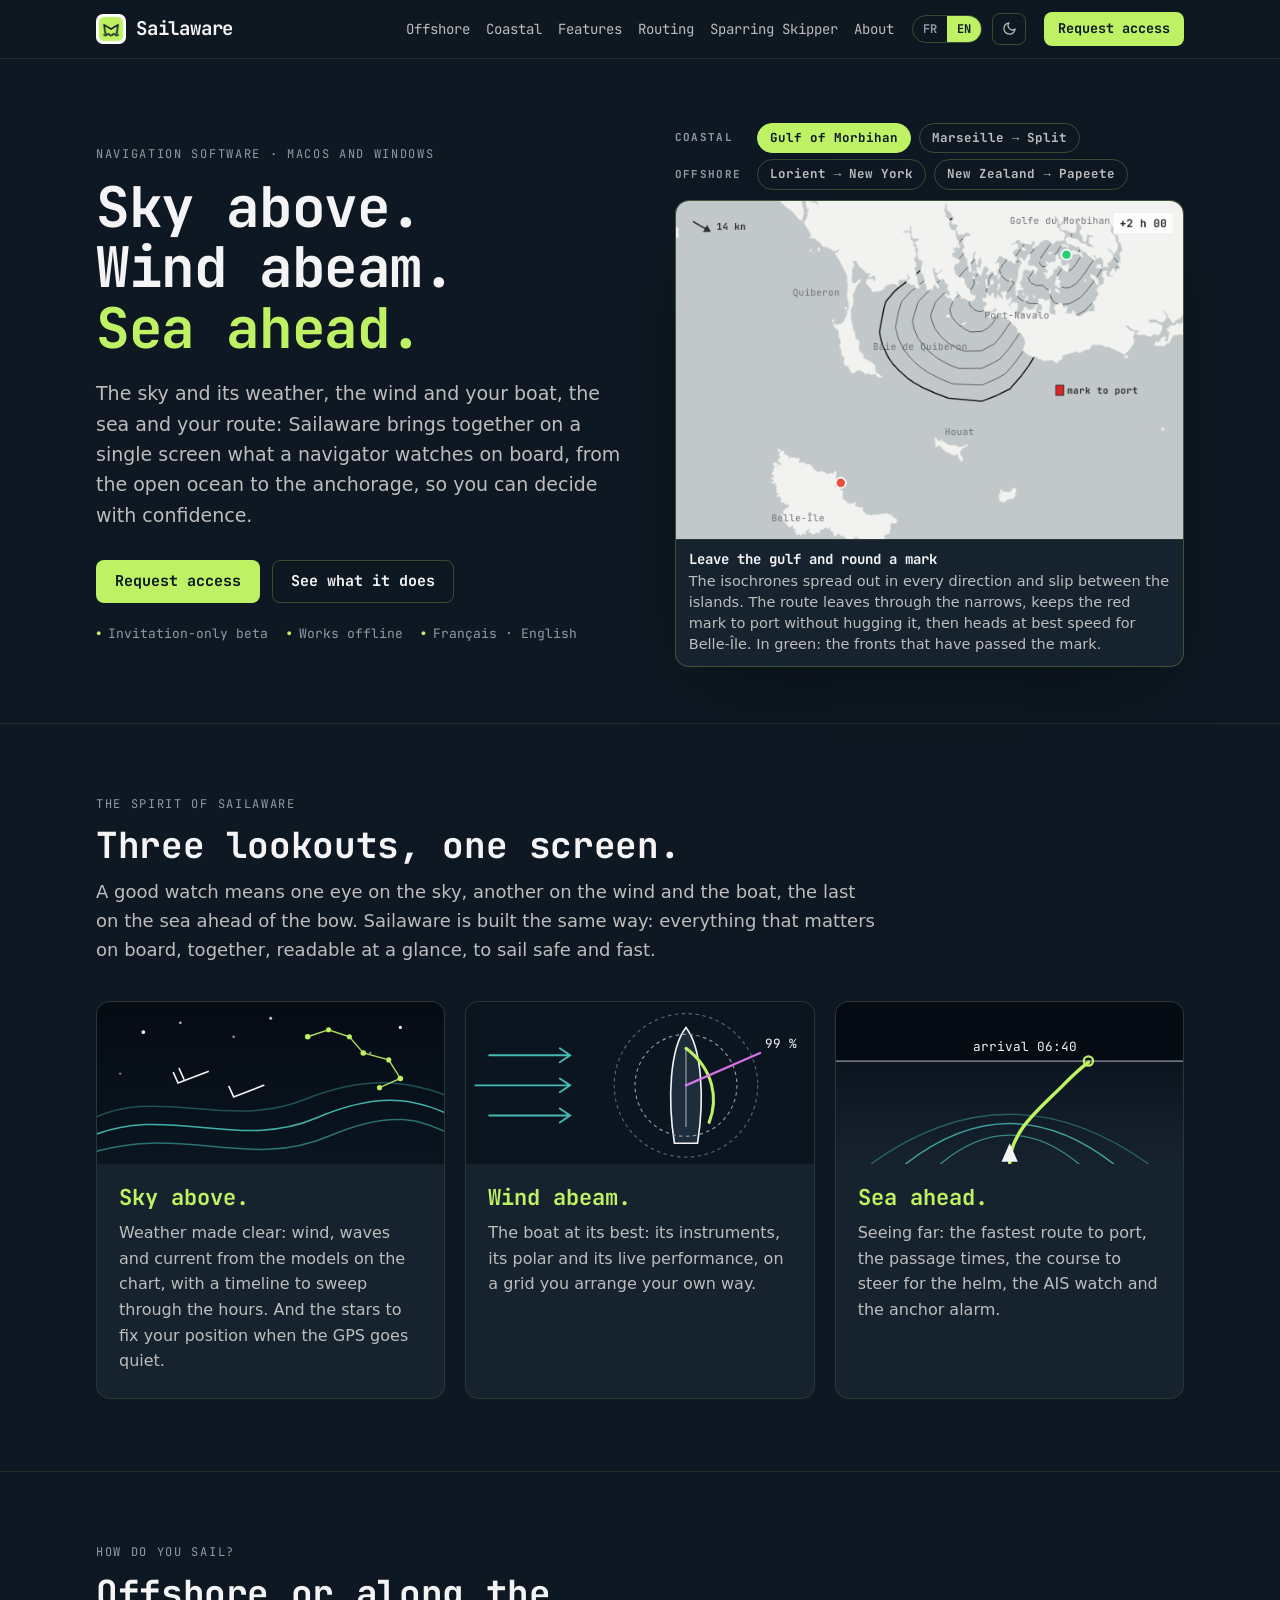
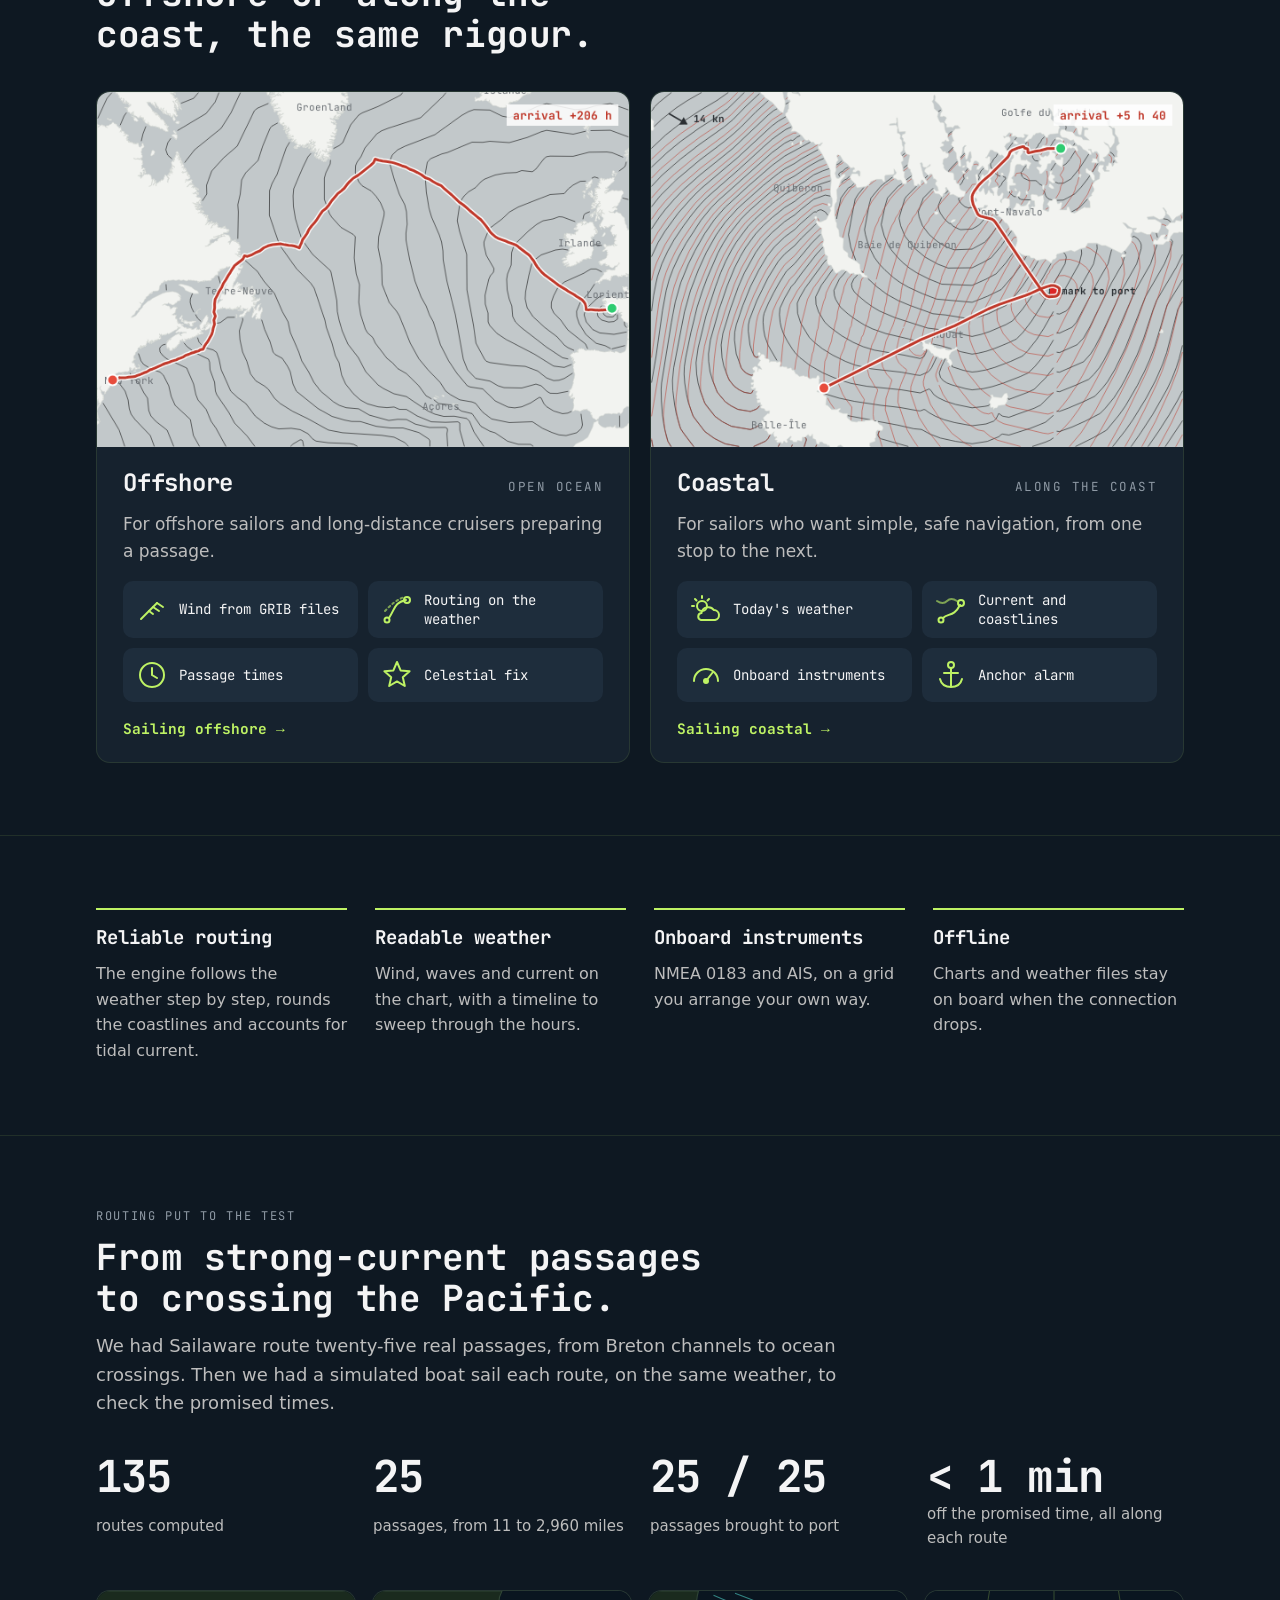
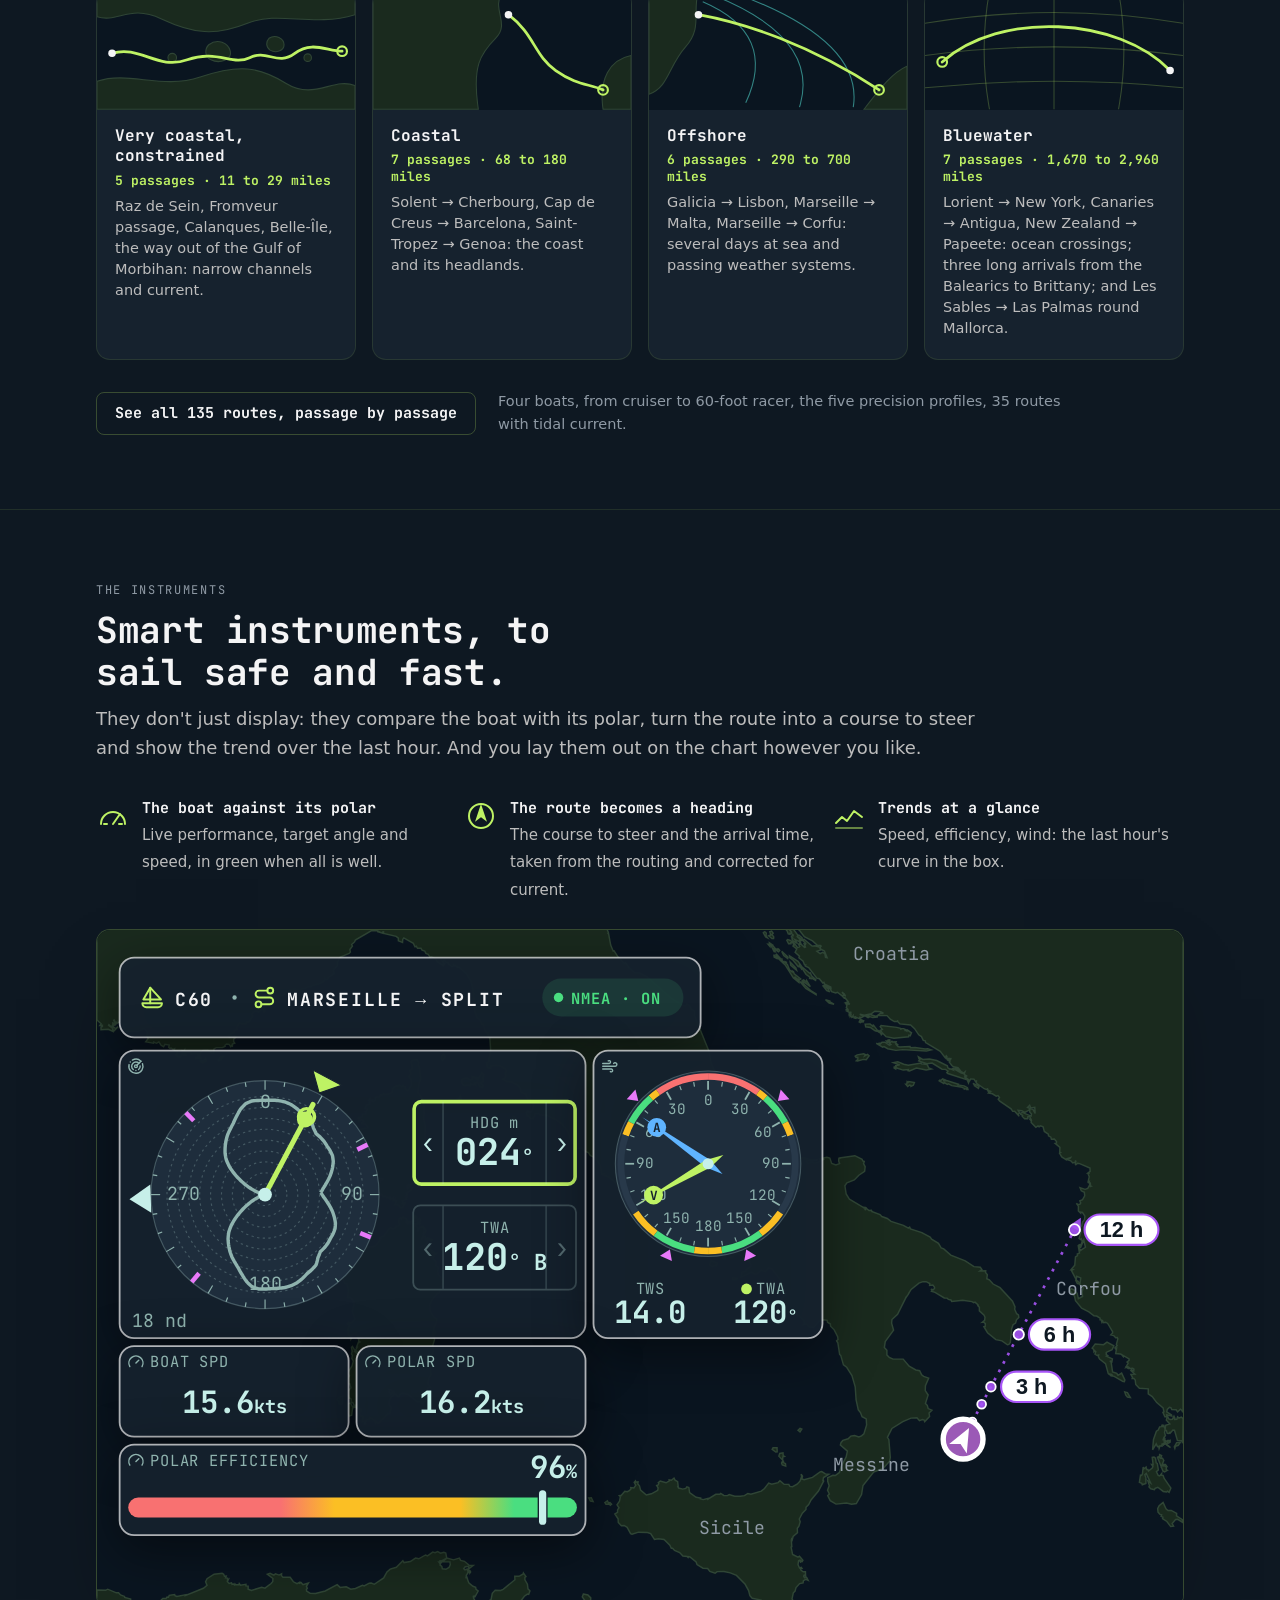
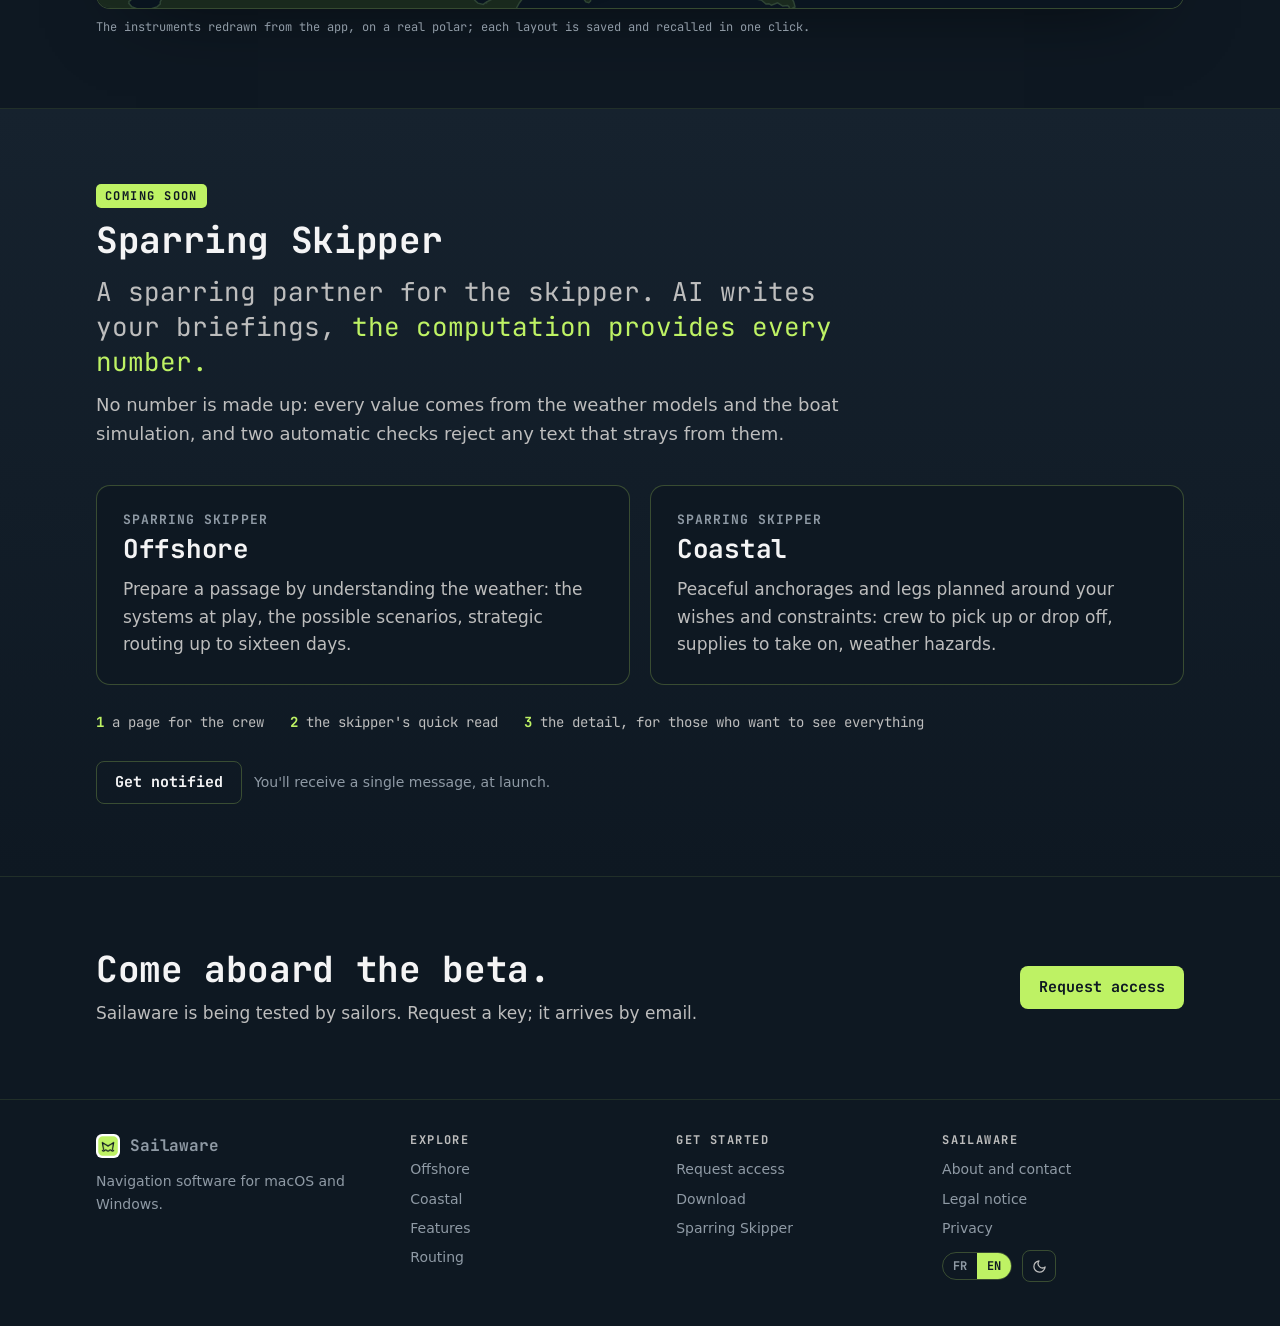
==== commit f49ef443: "feat(site): les résultats du 15/11 — 25 voyages, 135 routes, et la note technique mise au nouveau mo" ====
--- a/index.html
+++ b/index.html
@@ -211,12 +211,12 @@
     <div class="tete">
       <div class="eyebrow" data-en="Routing put to the test">Le routage mis à l'épreuve</div>
       <h2 data-en="From strong-current passages to crossing the Pacific.">Du passage à fort courant à la traversée du Pacifique.</h2>
-      <p data-en="We had Sailaware route twenty-four real passages, from Breton channels to ocean crossings. Then we had a simulated boat sail each route, on the same weather, to check the promised times.">Nous avons fait router Sailaware sur vingt-quatre voyages réels, des chenaux bretons aux traversées océaniques. Puis nous avons fait suivre chaque route par un bateau simulé, sur la même météo, pour vérifier les heures promises.</p>
+      <p data-en="We had Sailaware route twenty-five real passages, from Breton channels to ocean crossings. Then we had a simulated boat sail each route, on the same weather, to check the promised times.">Nous avons fait router Sailaware sur vingt-cinq voyages réels, des chenaux bretons aux traversées océaniques. Puis nous avons fait suivre chaque route par un bateau simulé, sur la même météo, pour vérifier les heures promises.</p>
     </div>
     <div class="chiffres">
-      <div class="chiffre"><b>130</b><span data-en="routes computed">routes calculées</span></div>
-      <div class="chiffre"><b>24</b><span data-en="passages, from 11 to 2,960 miles">voyages, de 11 à 2 960 milles</span></div>
-      <div class="chiffre"><b>24 / 24</b><span data-en="passages brought to port">voyages menés au port</span></div>
+      <div class="chiffre"><b>135</b><span data-en="routes computed">routes calculées</span></div>
+      <div class="chiffre"><b>25</b><span data-en="passages, from 11 to 2,960 miles">voyages, de 11 à 2&nbsp;960 milles</span></div>
+      <div class="chiffre"><b>25 / 25</b><span data-en="passages brought to port">voyages menés au port</span></div>
       <div class="chiffre"><b>&lt; 1 min</b><span data-en="off the promised time, all along each route">d'écart à l'heure promise, tout au long de chaque route</span></div>
     </div>
     <div class="familles4">
@@ -257,11 +257,11 @@
           <path d="M228 74 C 180 24, 70 18, 16 66" fill="none" stroke="var(--route)" stroke-width="2.6" stroke-linecap="round"/>
           <circle cx="228" cy="74" r="3.5" fill="var(--fg)"/><circle cx="16" cy="66" r="4.5" fill="none" stroke="var(--route)" stroke-width="2"/>
         </svg>
-        <div class="texte"><h3>Bluewater</h3><div class="dist" data-en="6 passages · 1,660 to 2,960 miles">6 voyages · 1 660 à 2 960 milles</div><p data-en="Lorient → New York, Canaries → Antigua, New Zealand → Papeete: ocean crossings; and three long arrivals from the Balearics to Brittany.">Lorient → New York, Canaries → Antigua, Nouvelle-Zélande → Papeete : des traversées d'océan ; et trois longues arrivées des Baléares en Bretagne.</p></div>
+        <div class="texte"><h3>Bluewater</h3><div class="dist" data-en="7 passages · 1,670 to 2,960 miles">7 voyages · 1&nbsp;670 à 2&nbsp;960 milles</div><p data-en="Lorient → New York, Canaries → Antigua, New Zealand → Papeete: ocean crossings; three long arrivals from the Balearics to Brittany; and Les Sables → Las Palmas round Mallorca.">Lorient → New York, Canaries → Antigua, Nouvelle-Zélande → Papeete : des traversées d'océan ; trois longues arrivées des Baléares en Bretagne ; et Les Sables → Las Palmas par le tour de Majorque.</p></div>
       </article>
     </div>
     <div class="pied">
-      <a class="btn btn-trait" href="routing.html#resultats" data-en="See all 130 routes, passage by passage">Voir les 130 routes, voyage par voyage</a>
+      <a class="btn btn-trait" href="routing.html#resultats" data-en="See all 135 routes, passage by passage">Voir les 135 routes, voyage par voyage</a>
       <p data-en="Four boats, from cruiser to 60-foot racer, the five precision profiles, 35 routes with tidal current.">Quatre bateaux, du croiseur au 60 pieds de course, les cinq profils de précision, 35 routes avec courant de marée.</p>
     </div>
   </div>
